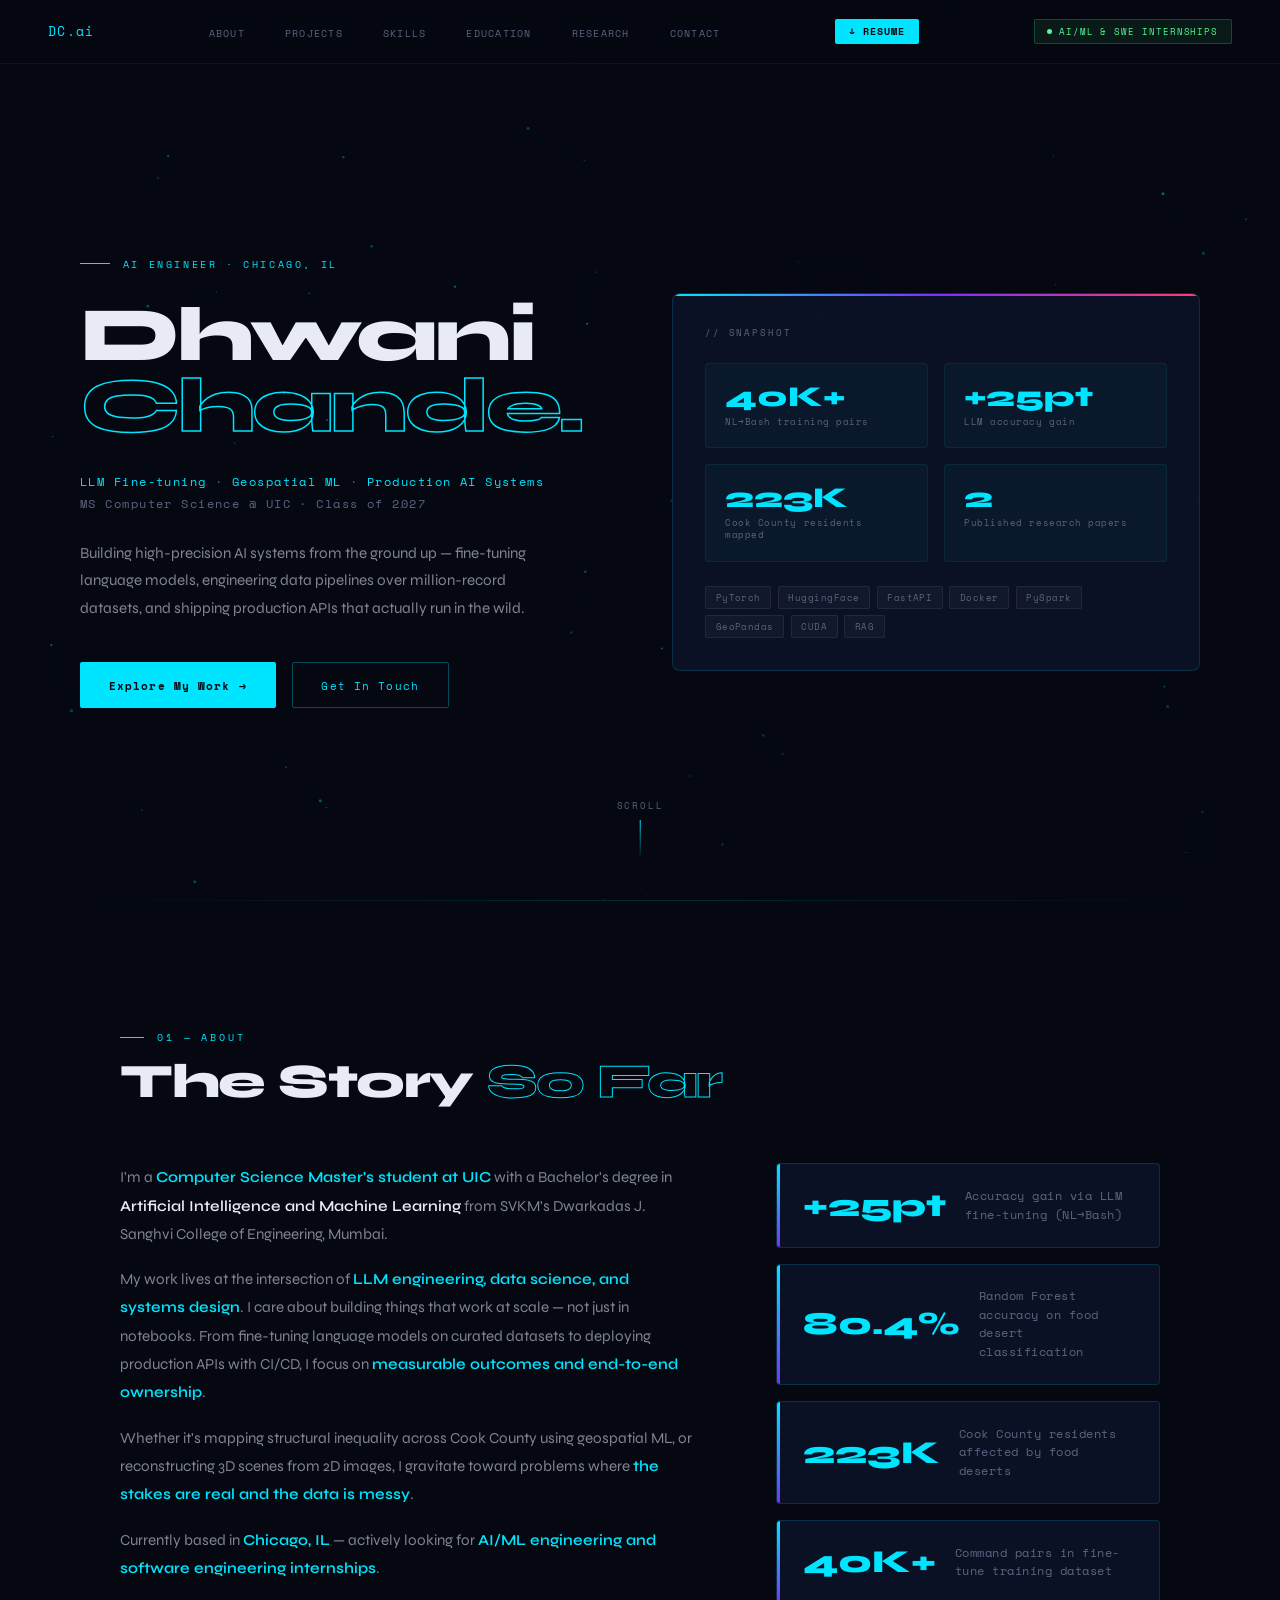
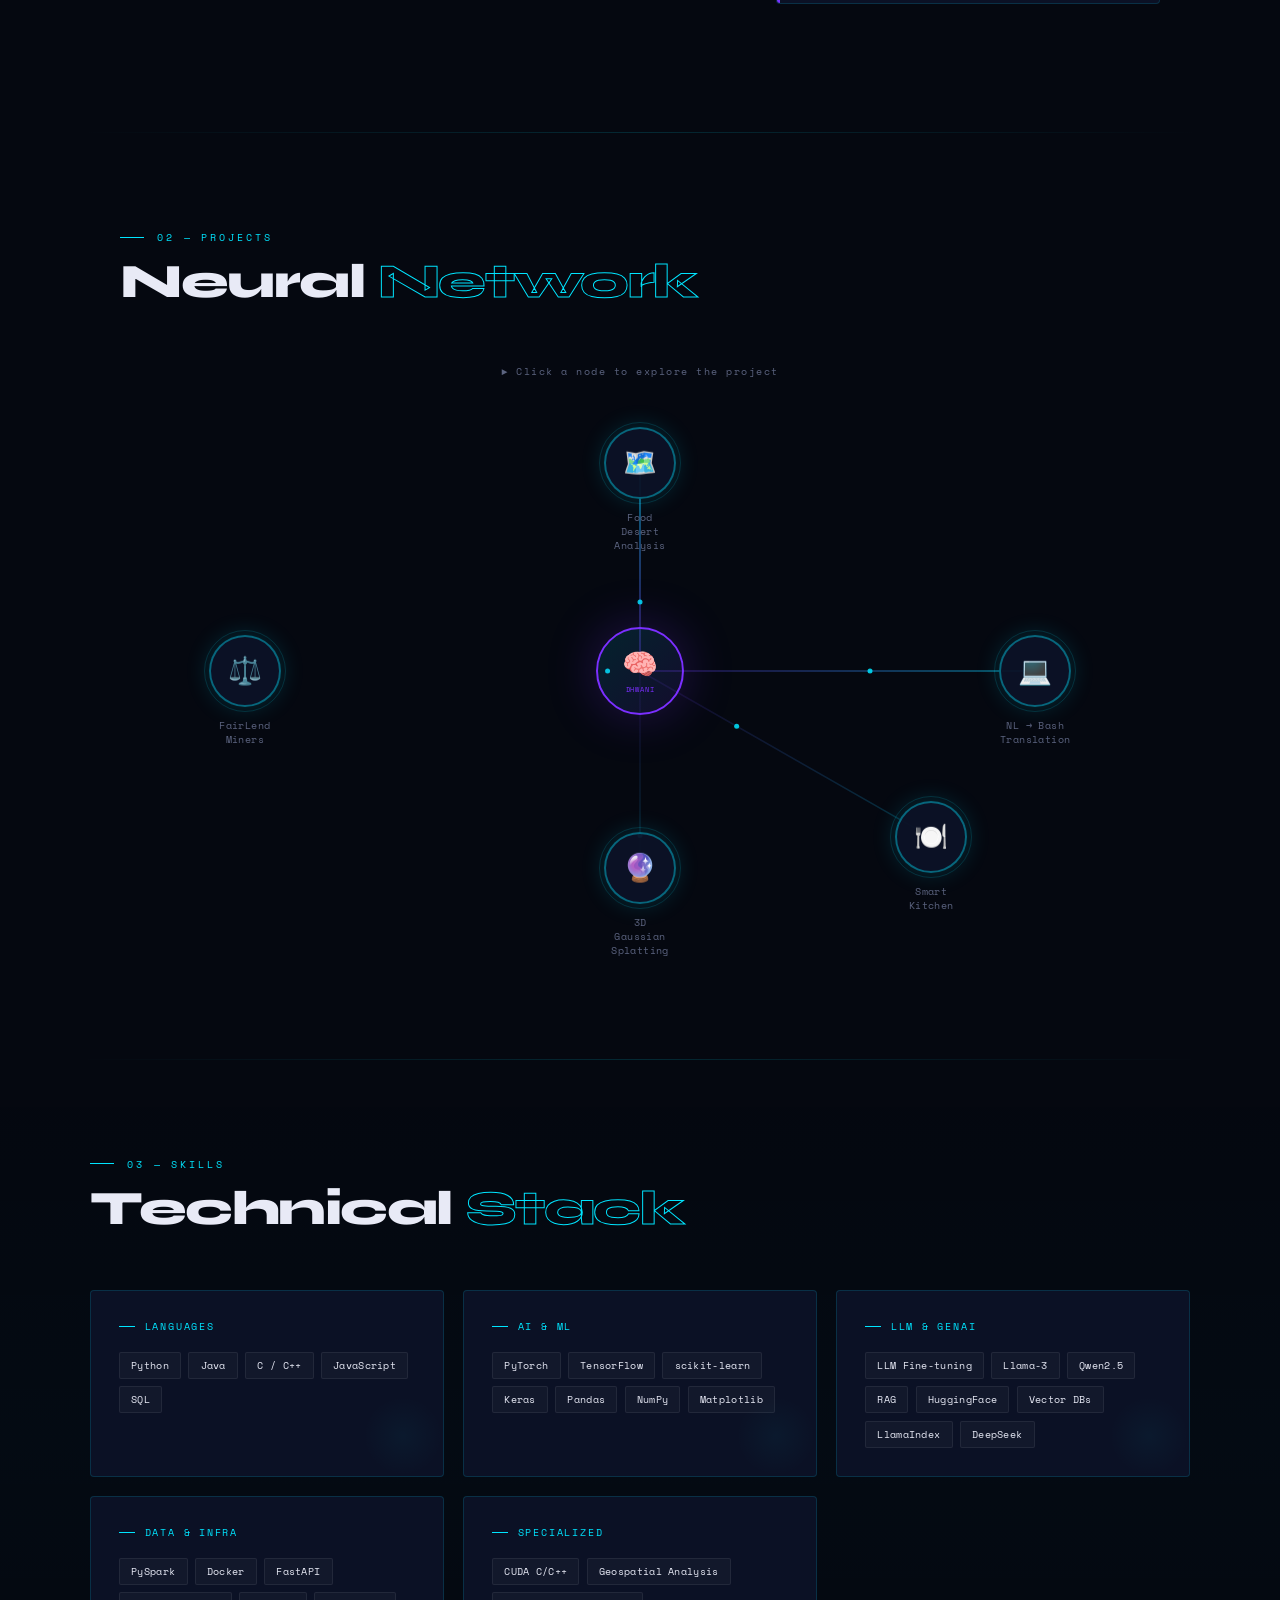
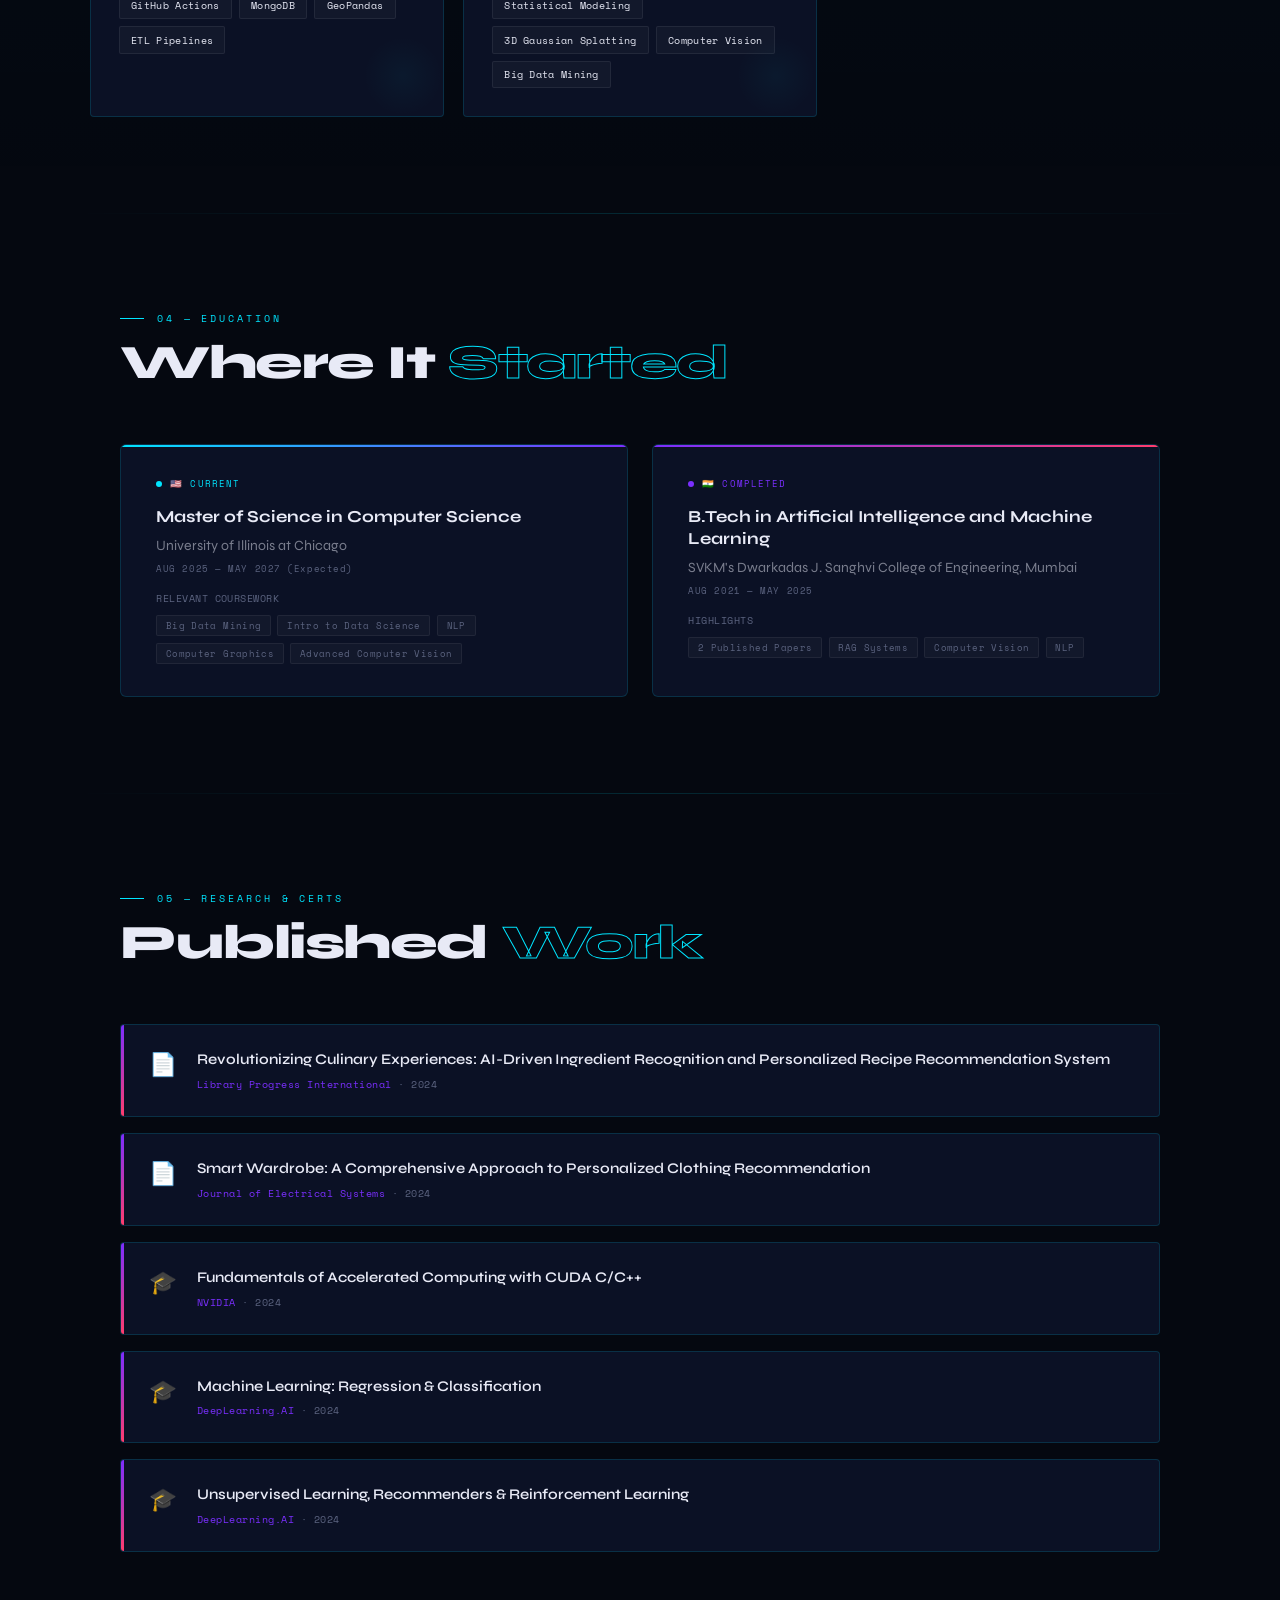
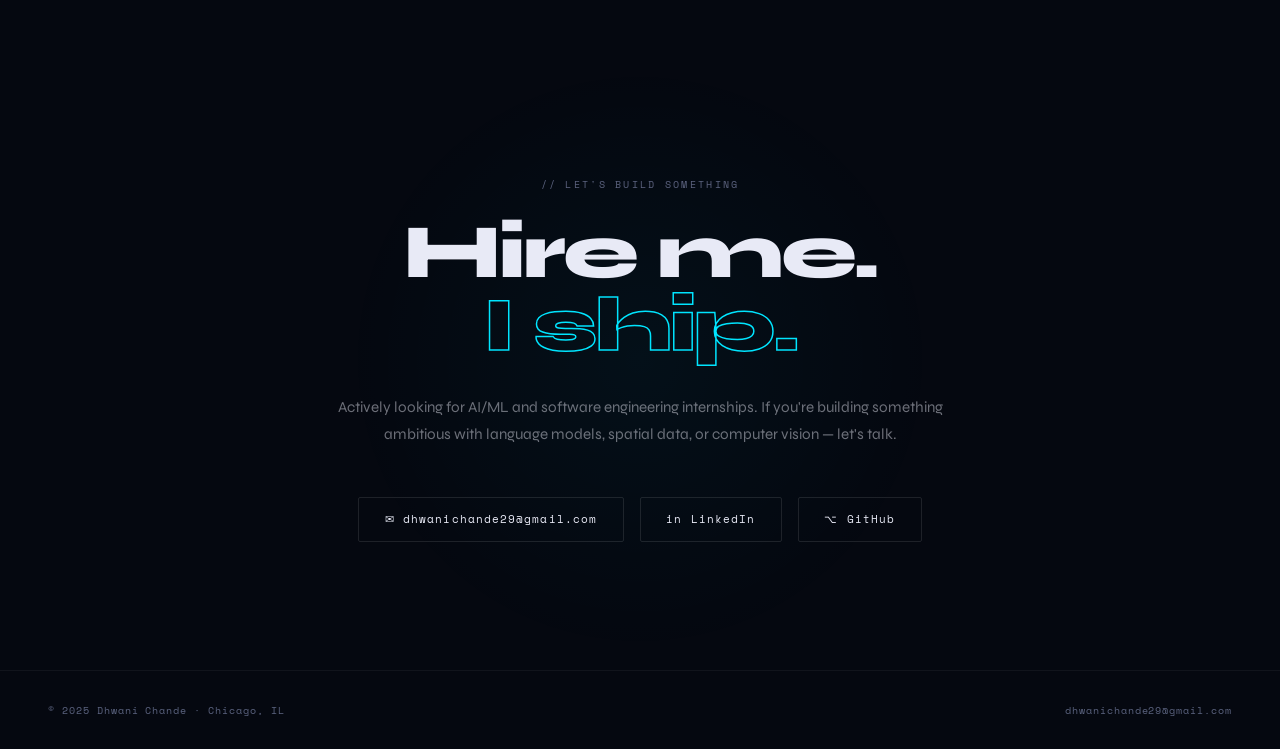
==== index.html @ 7e6d9a2f "Refactor HTML entities and add SmartKitchen project Updated various HTML elements to use proper HTML" ====
<!DOCTYPE html>
<html lang="en">

<head>
  <meta charset="UTF-8">
  <meta name="viewport" content="width=device-width, initial-scale=1.0">
  <title>Dhwani Chande — AI Engineer</title>
  <link
    href="https://fonts.googleapis.com/css2?family=Space+Mono:ital,wght@0,400;0,700;1,400&family=Syne:wght@400;600;700;800;900&display=swap"
    rel="stylesheet">
  <style>
    :root {
      --bg: #050810;
      --bg2: #080d1a;
      --accent: #00e5ff;
      --accent2: #7b2fff;
      --accent3: #ff3d6e;
      --node-glow: rgba(0, 229, 255, 0.18);
      --text: #e8eaf6;
      --muted: #5c6480;
      --card-bg: rgba(12, 18, 40, 0.95);
      --border: rgba(0, 229, 255, 0.15)
    }

    * {
      margin: 0;
      padding: 0;
      box-sizing: border-box
    }

    html {
      scroll-behavior: smooth
    }

    body {
      background: var(--bg);
      color: var(--text);
      font-family: 'Syne', sans-serif;
      overflow-x: hidden;
      cursor: crosshair
    }

    #neural-bg {
      position: fixed;
      top: 0;
      left: 0;
      width: 100%;
      height: 100%;
      z-index: 0;
      pointer-events: none
    }

    section {
      position: relative;
      z-index: 1
    }

    nav {
      position: fixed;
      top: 0;
      left: 0;
      right: 0;
      z-index: 100;
      padding: 1.2rem 3rem;
      display: flex;
      justify-content: space-between;
      align-items: center;
      background: rgba(5, 8, 16, 0.85);
      backdrop-filter: blur(16px);
      border-bottom: 1px solid rgba(0, 229, 255, 0.07)
    }

    .nav-logo {
      font-family: 'Space Mono', monospace;
      font-size: 0.8rem;
      color: var(--accent);
      letter-spacing: 0.1em
    }

    .nav-links {
      display: flex;
      gap: 2.5rem;
      list-style: none
    }

    .nav-links a {
      font-family: 'Space Mono', monospace;
      font-size: 0.65rem;
      color: var(--muted);
      text-decoration: none;
      letter-spacing: 0.12em;
      text-transform: uppercase;
      transition: color 0.2s;
      position: relative
    }

    .nav-links a::after {
      content: '';
      position: absolute;
      bottom: -4px;
      left: 0;
      width: 0;
      height: 1px;
      background: var(--accent);
      transition: width 0.2s
    }

    .nav-links a:hover {
      color: var(--accent)
    }

    .nav-links a:hover::after {
      width: 100%
    }

    .nav-resume {
      font-family: 'Space Mono', monospace;
      font-size: 0.62rem;
      color: var(--bg);
      background: var(--accent);
      padding: 0.3rem 0.9rem;
      border-radius: 2px;
      text-decoration: none;
      letter-spacing: 0.1em;
      font-weight: 700;
      transition: all 0.2s
    }

    .nav-resume:hover {
      background: #fff;
      transform: translateY(-1px)
    }

    .nav-badge {
      font-family: 'Space Mono', monospace;
      font-size: 0.58rem;
      color: #4dff8f;
      background: rgba(77, 255, 143, 0.08);
      border: 1px solid rgba(77, 255, 143, 0.2);
      padding: 0.3rem 0.8rem;
      border-radius: 2px;
      letter-spacing: 0.1em;
      display: flex;
      align-items: center;
      gap: 0.4rem
    }

    .nav-badge::before {
      content: '';
      width: 5px;
      height: 5px;
      border-radius: 50%;
      background: #4dff8f;
      animation: blink 2s infinite
    }

    @keyframes blink {

      0%,
      100% {
        opacity: 1
      }

      50% {
        opacity: 0.3
      }
    }

    @media(max-width:600px) {
      .nav-links {
        display: none
      }

      nav {
        padding: 1rem 1.5rem
      }
    }

    #hero {
      min-height: 100vh;
      display: grid;
      grid-template-columns: 1fr 1fr;
      align-items: center;
      gap: 4rem;
      padding: 8rem 5rem 4rem;
      max-width: 1300px;
      margin: 0 auto
    }

    .hero-left {
      position: relative;
      z-index: 2
    }

    .hero-eyebrow {
      font-family: 'Space Mono', monospace;
      font-size: 0.65rem;
      color: var(--accent);
      letter-spacing: 0.25em;
      text-transform: uppercase;
      margin-bottom: 1.8rem;
      opacity: 0;
      animation: fadeUp 0.8s 0.2s forwards;
      display: flex;
      align-items: center;
      gap: 0.8rem
    }

    .hero-eyebrow::before {
      content: '';
      width: 30px;
      height: 1px;
      background: var(--accent);
      flex-shrink: 0
    }

    .hero-name {
      font-family: 'Syne', sans-serif;
      font-size: clamp(3.5rem, 6vw, 6.5rem);
      font-weight: 900;
      line-height: 0.92;
      letter-spacing: -0.04em;
      opacity: 0;
      animation: fadeUp 0.8s 0.35s forwards
    }

    .hero-name .outline {
      display: block;
      color: transparent;
      -webkit-text-stroke: 1.5px var(--accent)
    }

    .hero-title {
      margin-top: 1.8rem;
      font-family: 'Space Mono', monospace;
      font-size: 0.75rem;
      color: var(--muted);
      letter-spacing: 0.12em;
      line-height: 1.9;
      opacity: 0;
      animation: fadeUp 0.8s 0.5s forwards
    }

    .hero-title b {
      color: var(--accent);
      font-weight: 400
    }

    .hero-summary {
      margin-top: 1.5rem;
      font-size: 0.95rem;
      line-height: 1.8;
      color: rgba(232, 234, 246, 0.55);
      max-width: 460px;
      opacity: 0;
      animation: fadeUp 0.8s 0.65s forwards
    }

    .hero-cta {
      margin-top: 2.5rem;
      display: flex;
      gap: 1rem;
      flex-wrap: wrap;
      opacity: 0;
      animation: fadeUp 0.8s 0.8s forwards
    }

    .btn {
      font-family: 'Space Mono', monospace;
      font-size: 0.7rem;
      letter-spacing: 0.1em;
      padding: 0.85rem 1.8rem;
      border-radius: 2px;
      cursor: pointer;
      text-decoration: none;
      transition: all 0.2s;
      display: inline-flex;
      align-items: center;
      gap: 0.5rem
    }

    .btn-primary {
      background: var(--accent);
      color: var(--bg);
      border: none;
      font-weight: 700
    }

    .btn-primary:hover {
      background: #fff;
      transform: translateY(-2px);
      box-shadow: 0 0 30px rgba(0, 229, 255, 0.4)
    }

    .btn-ghost {
      background: transparent;
      color: var(--accent);
      border: 1px solid rgba(0, 229, 255, 0.3)
    }

    .btn-ghost:hover {
      background: rgba(0, 229, 255, 0.06);
      transform: translateY(-2px);
      border-color: var(--accent)
    }

    .hero-right {
      position: relative;
      z-index: 2;
      opacity: 0;
      animation: fadeUp 0.8s 0.9s forwards
    }

    .hero-card {
      background: var(--card-bg);
      border: 1px solid var(--border);
      border-radius: 8px;
      padding: 2rem;
      position: relative;
      overflow: hidden
    }

    .hero-card::before {
      content: '';
      position: absolute;
      top: 0;
      left: 0;
      right: 0;
      height: 2px;
      background: linear-gradient(90deg, var(--accent), var(--accent2), var(--accent3))
    }

    .hc-label {
      font-family: 'Space Mono', monospace;
      font-size: 0.58rem;
      color: var(--muted);
      letter-spacing: 0.2em;
      text-transform: uppercase;
      margin-bottom: 1.5rem
    }

    .hc-stats {
      display: grid;
      grid-template-columns: 1fr 1fr;
      gap: 1rem;
      margin-bottom: 1.5rem
    }

    .hc-stat {
      padding: 1.2rem;
      background: rgba(0, 229, 255, 0.03);
      border: 1px solid rgba(0, 229, 255, 0.08);
      border-radius: 4px
    }

    .hc-stat-n {
      font-family: 'Syne', sans-serif;
      font-size: 1.8rem;
      font-weight: 800;
      color: var(--accent);
      line-height: 1;
      margin-bottom: 0.25rem
    }

    .hc-stat-l {
      font-family: 'Space Mono', monospace;
      font-size: 0.55rem;
      color: var(--muted);
      letter-spacing: 0.06em;
      line-height: 1.4
    }

    .hc-tags {
      display: flex;
      flex-wrap: wrap;
      gap: 0.4rem
    }

    .hc-tag {
      font-family: 'Space Mono', monospace;
      font-size: 0.58rem;
      color: var(--muted);
      background: rgba(255, 255, 255, 0.03);
      border: 1px solid rgba(255, 255, 255, 0.07);
      padding: 0.25rem 0.6rem;
      border-radius: 2px;
      letter-spacing: 0.05em;
      transition: all 0.2s
    }

    .hc-tag:hover {
      color: var(--accent);
      border-color: rgba(0, 229, 255, 0.3)
    }

    .scroll-hint {
      position: absolute;
      bottom: 2.5rem;
      left: 50%;
      transform: translateX(-50%);
      display: flex;
      flex-direction: column;
      align-items: center;
      gap: 0.5rem;
      opacity: 0;
      animation: fadeIn 1s 2s forwards;
      z-index: 2
    }

    .scroll-hint span {
      font-family: 'Space Mono', monospace;
      font-size: 0.55rem;
      color: var(--muted);
      letter-spacing: 0.2em
    }

    .scroll-line {
      width: 1px;
      height: 40px;
      background: linear-gradient(to bottom, var(--accent), transparent);
      animation: scrollPulse 2s infinite
    }

    @media(max-width:900px) {
      #hero {
        grid-template-columns: 1fr;
        padding: 8rem 2rem 4rem;
        gap: 3rem
      }

      .hero-right {
        display: none
      }
    }

    .section-header {
      margin-bottom: 3.5rem
    }

    .section-label {
      font-family: 'Space Mono', monospace;
      font-size: 0.65rem;
      color: var(--accent);
      letter-spacing: 0.28em;
      text-transform: uppercase;
      margin-bottom: 0.75rem;
      display: flex;
      align-items: center;
      gap: 0.8rem
    }

    .section-label::before {
      content: '';
      width: 24px;
      height: 1px;
      background: var(--accent)
    }

    .section-title {
      font-family: 'Syne', sans-serif;
      font-size: clamp(2rem, 4vw, 3rem);
      font-weight: 800;
      letter-spacing: -0.03em;
      line-height: 1.05
    }

    .section-title em {
      font-style: normal;
      color: transparent;
      -webkit-text-stroke: 1px var(--accent)
    }

    #about {
      padding: 8rem 5rem;
      max-width: 1200px;
      margin: 0 auto
    }

    .about-grid {
      display: grid;
      grid-template-columns: 3fr 2fr;
      gap: 5rem;
      align-items: start
    }

    .about-text p {
      color: rgba(232, 234, 246, 0.55);
      line-height: 1.85;
      margin-bottom: 1.1rem;
      font-size: 0.95rem
    }

    .about-text p b {
      color: var(--accent);
      font-weight: 600
    }

    .about-text p strong {
      color: var(--text);
      font-weight: 600
    }

    .about-stats {
      display: flex;
      flex-direction: column;
      gap: 1rem
    }

    .stat-card {
      background: var(--card-bg);
      border: 1px solid var(--border);
      padding: 1.4rem 1.6rem;
      border-radius: 4px;
      position: relative;
      overflow: hidden;
      transition: border-color 0.3s, transform 0.3s;
      display: flex;
      align-items: center;
      gap: 1.2rem
    }

    .stat-card::before {
      content: '';
      position: absolute;
      top: 0;
      left: 0;
      width: 3px;
      height: 100%;
      background: linear-gradient(to bottom, var(--accent), var(--accent2))
    }

    .stat-card:hover {
      border-color: rgba(0, 229, 255, 0.35);
      transform: translateX(4px)
    }

    .stat-num {
      font-family: 'Syne', sans-serif;
      font-size: 2rem;
      font-weight: 800;
      color: var(--accent);
      line-height: 1;
      flex-shrink: 0;
      min-width: 70px
    }

    .stat-label {
      font-size: 0.78rem;
      color: var(--muted);
      font-family: 'Space Mono', monospace;
      letter-spacing: 0.04em;
      line-height: 1.5
    }

    @media(max-width:768px) {
      .about-grid {
        grid-template-columns: 1fr;
        gap: 3rem
      }

      #about {
        padding: 6rem 1.5rem
      }
    }

    #projects {
      padding: 6rem 5rem;
      max-width: 1200px;
      margin: 0 auto
    }

    #network-container {
      position: relative;
      width: 100%;
      height: 520px;
      margin: 2rem 0;
      min-height: 520px
    }

    #network-canvas {
      position: absolute;
      top: 0;
      left: 0;
      width: 100%;
      height: 100%
    }

    .project-node {
      position: absolute;
      transform: translate(-50%, -50%);
      cursor: pointer;
      z-index: 10
    }

    .node-circle {
      width: 72px;
      height: 72px;
      border-radius: 50%;
      background: var(--card-bg);
      border: 2px solid rgba(0, 229, 255, 0.4);
      display: flex;
      align-items: center;
      justify-content: center;
      font-size: 1.7rem;
      transition: all 0.3s;
      box-shadow: 0 0 24px var(--node-glow);
      position: relative
    }

    .node-circle::after {
      content: '';
      position: absolute;
      inset: -7px;
      border-radius: 50%;
      border: 1px solid rgba(0, 229, 255, 0.15);
      animation: nodePulse 2.5s infinite
    }

    .project-node:hover .node-circle,
    .project-node.active .node-circle {
      border-color: var(--accent);
      background: rgba(0, 229, 255, 0.1);
      box-shadow: 0 0 50px rgba(0, 229, 255, 0.4);
      transform: scale(1.18)
    }

    .node-label {
      position: absolute;
      top: calc(100% + 12px);
      left: 50%;
      transform: translateX(-50%);
      font-size: 0.62rem;
      font-family: 'Space Mono', monospace;
      color: var(--muted);
      letter-spacing: 0.04em;
      text-align: center;
      max-width: 110px;
      line-height: 1.4;
      transition: color 0.3s
    }

    .project-node:hover .node-label,
    .project-node.active .node-label {
      color: var(--accent)
    }

    .hub-node {
      position: absolute;
      transform: translate(-50%, -50%);
      z-index: 10
    }

    .hub-circle {
      width: 88px;
      height: 88px;
      border-radius: 50%;
      background: linear-gradient(135deg, rgba(0, 229, 255, 0.12), rgba(123, 47, 255, 0.12));
      border: 2px solid var(--accent2);
      display: flex;
      align-items: center;
      justify-content: center;
      flex-direction: column;
      box-shadow: 0 0 50px rgba(123, 47, 255, 0.25);
      animation: hubPulse 3s infinite
    }

    .hub-circle span:first-child {
      font-size: 1.8rem
    }

    .hub-circle span:last-child {
      font-size: 0.42rem;
      font-family: 'Space Mono', monospace;
      color: var(--accent2);
      letter-spacing: 0.12em;
      margin-top: 2px
    }

    .hint-text {
      text-align: center;
      font-family: 'Space Mono', monospace;
      font-size: 0.62rem;
      color: var(--muted);
      letter-spacing: 0.15em;
      margin-bottom: 0.5rem;
      animation: nodePulse 3s infinite
    }

    #project-panel {
      background: var(--card-bg);
      border: 1px solid var(--border);
      border-radius: 6px;
      padding: 2.5rem;
      margin-top: 0.5rem;
      display: none;
      position: relative;
      overflow: hidden
    }

    #project-panel::before {
      content: '';
      position: absolute;
      top: 0;
      left: 0;
      width: 100%;
      height: 3px;
      background: linear-gradient(90deg, var(--accent), var(--accent2), var(--accent3))
    }

    #project-panel.visible {
      display: block;
      animation: panelIn 0.35s ease
    }

    .proj-link-btn {
      font-family: 'Space Mono', monospace;
      font-size: 0.62rem;
      color: var(--accent);
      border: 1px solid rgba(0, 229, 255, 0.25);
      padding: 0.4rem 1rem;
      border-radius: 2px;
      text-decoration: none;
      letter-spacing: 0.08em;
      transition: all 0.2s
    }

    .proj-link-btn:hover {
      background: rgba(0, 229, 255, 0.08);
      border-color: var(--accent)
    }

    .panel-header {
      display: flex;
      align-items: flex-start;
      justify-content: space-between;
      gap: 1.5rem;
      margin-bottom: 1.5rem;
      flex-wrap: wrap
    }

    .panel-emoji {
      font-size: 2.5rem;
      flex-shrink: 0
    }

    .panel-title-group {
      flex: 1
    }

    .panel-title {
      font-family: 'Syne', sans-serif;
      font-size: 1.35rem;
      font-weight: 700;
      margin-bottom: 0.5rem;
      line-height: 1.2
    }

    .panel-meta {
      font-family: 'Space Mono', monospace;
      font-size: 0.6rem;
      color: var(--muted);
      letter-spacing: 0.08em;
      margin-bottom: 0.6rem
    }

    .panel-meta span {
      color: var(--accent2)
    }

    .panel-tags {
      display: flex;
      flex-wrap: wrap;
      gap: 0.4rem
    }

    .tag {
      font-family: 'Space Mono', monospace;
      font-size: 0.58rem;
      padding: 0.22rem 0.55rem;
      border-radius: 2px;
      background: rgba(0, 229, 255, 0.06);
      border: 1px solid rgba(0, 229, 255, 0.18);
      color: var(--accent);
      letter-spacing: 0.04em
    }

    .wip-badge {
      font-family: 'Space Mono', monospace;
      font-size: 0.55rem;
      padding: 0.22rem 0.6rem;
      border-radius: 2px;
      background: rgba(255, 61, 110, 0.08);
      border: 1px solid rgba(255, 61, 110, 0.25);
      color: var(--accent3);
      letter-spacing: 0.08em
    }

    .panel-close {
      background: none;
      border: 1px solid var(--muted);
      color: var(--muted);
      width: 28px;
      height: 28px;
      border-radius: 2px;
      cursor: pointer;
      font-family: 'Space Mono', monospace;
      font-size: 0.75rem;
      transition: all 0.2s;
      flex-shrink: 0
    }

    .panel-close:hover {
      border-color: var(--accent3);
      color: var(--accent3)
    }

    .panel-description {
      color: rgba(232, 234, 246, 0.55);
      line-height: 1.75;
      font-size: 0.9rem;
      margin-bottom: 1.8rem
    }

    .panel-metrics {
      display: grid;
      grid-template-columns: repeat(auto-fit, minmax(130px, 1fr));
      gap: 0.9rem;
      margin-bottom: 1.8rem
    }

    .metric {
      background: rgba(0, 229, 255, 0.03);
      border: 1px solid rgba(0, 229, 255, 0.1);
      border-radius: 4px;
      padding: 1rem;
      text-align: center
    }

    .metric-value {
      font-family: 'Syne', sans-serif;
      font-size: 1.7rem;
      font-weight: 800;
      color: var(--accent);
      line-height: 1;
      margin-bottom: 0.3rem
    }

    .metric-label {
      font-family: 'Space Mono', monospace;
      font-size: 0.55rem;
      color: var(--muted);
      letter-spacing: 0.08em;
      text-transform: uppercase;
      line-height: 1.4
    }

    .panel-bullets {
      list-style: none
    }

    .panel-bullets li {
      padding: 0.55rem 0 0.55rem 1.3rem;
      color: rgba(232, 234, 246, 0.55);
      font-size: 0.88rem;
      line-height: 1.65;
      border-bottom: 1px solid rgba(255, 255, 255, 0.04);
      position: relative
    }

    .panel-bullets li::before {
      content: '\u25b8';
      position: absolute;
      left: 0;
      color: var(--accent);
      font-size: 0.65rem;
      top: 0.6rem
    }

    @media(max-width:768px) {
      #projects {
        padding: 6rem 1.5rem
      }

      #network-container {
        height: 400px
      }
    }

    #skills {
      padding: 6rem 5rem;
      background: linear-gradient(to bottom, transparent, rgba(0, 229, 255, 0.015), transparent)
    }

    .skills-inner {
      max-width: 1100px;
      margin: 0 auto
    }

    .skills-grid {
      display: grid;
      grid-template-columns: repeat(auto-fit, minmax(300px, 1fr));
      gap: 1.2rem
    }

    .skill-category {
      background: var(--card-bg);
      border: 1px solid var(--border);
      border-radius: 4px;
      padding: 1.75rem;
      transition: border-color 0.3s, transform 0.3s;
      position: relative;
      overflow: hidden
    }

    .skill-category::after {
      content: '';
      position: absolute;
      bottom: 0;
      right: 0;
      width: 80px;
      height: 80px;
      background: radial-gradient(circle, rgba(0, 229, 255, 0.04) 0%, transparent 70%);
      pointer-events: none
    }

    .skill-category:hover {
      border-color: rgba(0, 229, 255, 0.3);
      transform: translateY(-3px)
    }

    .skill-cat-label {
      font-family: 'Space Mono', monospace;
      font-size: 0.62rem;
      color: var(--accent);
      letter-spacing: 0.18em;
      text-transform: uppercase;
      margin-bottom: 1.1rem;
      display: flex;
      align-items: center;
      gap: 0.6rem
    }

    .skill-cat-label::before {
      content: '';
      width: 16px;
      height: 1px;
      background: var(--accent)
    }

    .skill-pills {
      display: flex;
      flex-wrap: wrap;
      gap: 0.45rem
    }

    .skill-pill {
      font-family: 'Space Mono', monospace;
      font-size: 0.63rem;
      padding: 0.32rem 0.7rem;
      border-radius: 2px;
      background: rgba(255, 255, 255, 0.03);
      border: 1px solid rgba(255, 255, 255, 0.07);
      color: var(--text);
      letter-spacing: 0.03em;
      transition: all 0.2s
    }

    .skill-pill:hover {
      background: rgba(0, 229, 255, 0.07);
      border-color: rgba(0, 229, 255, 0.25);
      color: var(--accent)
    }

    @media(max-width:768px) {
      #skills {
        padding: 6rem 1.5rem
      }
    }

    #education {
      padding: 6rem 5rem;
      max-width: 1200px;
      margin: 0 auto
    }

    .edu-grid {
      display: grid;
      grid-template-columns: 1fr 1fr;
      gap: 1.5rem
    }

    .edu-card {
      background: var(--card-bg);
      border: 1px solid var(--border);
      border-radius: 6px;
      padding: 2rem 2.2rem;
      position: relative;
      overflow: hidden;
      transition: border-color 0.3s, transform 0.3s
    }

    .edu-card::before {
      content: '';
      position: absolute;
      top: 0;
      left: 0;
      right: 0;
      height: 2px
    }

    .edu-card.current::before {
      background: linear-gradient(90deg, var(--accent), var(--accent2))
    }

    .edu-card.prev::before {
      background: linear-gradient(90deg, var(--accent2), var(--accent3))
    }

    .edu-card:hover {
      border-color: rgba(0, 229, 255, 0.3);
      transform: translateY(-3px)
    }

    .edu-flag {
      font-family: 'Space Mono', monospace;
      font-size: 0.58rem;
      letter-spacing: 0.12em;
      text-transform: uppercase;
      margin-bottom: 1rem;
      display: flex;
      align-items: center;
      gap: 0.5rem
    }

    .edu-card.current .edu-flag {
      color: var(--accent)
    }

    .edu-card.prev .edu-flag {
      color: var(--accent2)
    }

    .edu-flag-dot {
      width: 6px;
      height: 6px;
      border-radius: 50%
    }

    .edu-card.current .edu-flag-dot {
      background: var(--accent)
    }

    .edu-card.prev .edu-flag-dot {
      background: var(--accent2)
    }

    .edu-deg {
      font-family: 'Syne', sans-serif;
      font-size: 1.05rem;
      font-weight: 700;
      line-height: 1.3;
      margin-bottom: 0.5rem
    }

    .edu-school {
      font-size: 0.88rem;
      color: rgba(232, 234, 246, 0.5);
      margin-bottom: 0.4rem;
      line-height: 1.4
    }

    .edu-period {
      font-family: 'Space Mono', monospace;
      font-size: 0.58rem;
      color: var(--muted);
      letter-spacing: 0.06em;
      margin-bottom: 1rem
    }

    .edu-focus {
      font-family: 'Space Mono', monospace;
      font-size: 0.6rem;
      color: var(--muted);
      letter-spacing: 0.05em;
      margin-bottom: 0.6rem;
      text-transform: uppercase
    }

    .edu-courses {
      display: flex;
      flex-wrap: wrap;
      gap: 0.4rem
    }

    .edu-course {
      font-family: 'Space Mono', monospace;
      font-size: 0.55rem;
      color: var(--muted);
      background: rgba(255, 255, 255, 0.03);
      border: 1px solid rgba(255, 255, 255, 0.06);
      padding: 0.2rem 0.55rem;
      border-radius: 2px;
      letter-spacing: 0.04em;
      transition: all 0.2s
    }

    .edu-course:hover {
      color: var(--accent);
      border-color: rgba(0, 229, 255, 0.2)
    }

    @media(max-width:768px) {
      .edu-grid {
        grid-template-columns: 1fr
      }

      #education {
        padding: 6rem 1.5rem
      }
    }

    #publications {
      padding: 6rem 5rem;
      max-width: 1200px;
      margin: 0 auto
    }

    .pub-list {
      display: flex;
      flex-direction: column;
      gap: 1rem
    }

    .pub-card {
      background: var(--card-bg);
      border: 1px solid var(--border);
      border-radius: 4px;
      padding: 1.5rem 1.75rem;
      display: flex;
      gap: 1.25rem;
      align-items: flex-start;
      transition: border-color 0.3s, transform 0.3s;
      position: relative;
      overflow: hidden
    }

    .pub-card::before {
      content: '';
      position: absolute;
      left: 0;
      top: 0;
      width: 3px;
      height: 100%;
      background: linear-gradient(to bottom, var(--accent2), var(--accent3))
    }

    .pub-card:hover {
      border-color: rgba(123, 47, 255, 0.35);
      transform: translateX(4px)
    }

    .pub-icon {
      font-size: 1.4rem;
      flex-shrink: 0;
      margin-top: 2px
    }

    .pub-title {
      font-size: 0.92rem;
      font-weight: 600;
      line-height: 1.45;
      margin-bottom: 0.4rem
    }

    .pub-meta {
      font-family: 'Space Mono', monospace;
      font-size: 0.62rem;
      color: var(--muted);
      letter-spacing: 0.05em
    }

    .pub-meta span {
      color: var(--accent2)
    }

    @media(max-width:768px) {
      #publications {
        padding: 6rem 1.5rem
      }
    }

    #contact {
      padding: 8rem 5rem;
      text-align: center;
      position: relative;
      overflow: hidden
    }

    #contact::before {
      content: '';
      position: absolute;
      top: 50%;
      left: 50%;
      transform: translate(-50%, -50%);
      width: 600px;
      height: 600px;
      background: radial-gradient(circle, rgba(0, 229, 255, 0.04) 0%, transparent 70%);
      pointer-events: none
    }

    .contact-inner {
      max-width: 620px;
      margin: 0 auto;
      position: relative
    }

    .contact-kicker {
      font-family: 'Space Mono', monospace;
      font-size: 0.65rem;
      color: var(--muted);
      letter-spacing: 0.22em;
      text-transform: uppercase;
      margin-bottom: 1.5rem
    }

    .contact-headline {
      font-family: 'Syne', sans-serif;
      font-size: clamp(3rem, 6vw, 5.5rem);
      font-weight: 900;
      letter-spacing: -0.04em;
      line-height: 0.95;
      margin-bottom: 2rem
    }

    .contact-headline span {
      color: transparent;
      -webkit-text-stroke: 1.5px var(--accent)
    }

    .contact-sub {
      font-size: 0.95rem;
      color: rgba(232, 234, 246, 0.45);
      line-height: 1.8;
      margin-bottom: 3rem
    }

    .contact-links {
      display: flex;
      justify-content: center;
      gap: 1rem;
      flex-wrap: wrap
    }

    .contact-link {
      display: flex;
      align-items: center;
      gap: 0.5rem;
      font-family: 'Space Mono', monospace;
      font-size: 0.68rem;
      letter-spacing: 0.1em;
      color: var(--text);
      text-decoration: none;
      padding: 0.85rem 1.6rem;
      border: 1px solid rgba(255, 255, 255, 0.1);
      border-radius: 2px;
      transition: all 0.25s
    }

    .contact-link:hover {
      border-color: var(--accent);
      color: var(--accent);
      background: rgba(0, 229, 255, 0.05);
      transform: translateY(-2px)
    }

    @media(max-width:768px) {
      #contact {
        padding: 6rem 1.5rem
      }
    }

    footer {
      border-top: 1px solid rgba(255, 255, 255, 0.05);
      padding: 2rem 3rem;
      display: flex;
      justify-content: space-between;
      align-items: center;
      font-family: 'Space Mono', monospace;
      font-size: 0.6rem;
      color: var(--muted);
      letter-spacing: 0.1em;
      position: relative;
      z-index: 1
    }

    footer a {
      color: inherit;
      text-decoration: none;
      transition: color 0.2s
    }

    footer a:hover {
      color: var(--accent)
    }

    @keyframes fadeUp {
      from {
        opacity: 0;
        transform: translateY(22px)
      }

      to {
        opacity: 1;
        transform: translateY(0)
      }
    }

    @keyframes fadeIn {
      from {
        opacity: 0
      }

      to {
        opacity: 1
      }
    }

    @keyframes nodePulse {
      0% {
        opacity: 0.6;
        transform: scale(1)
      }

      50% {
        opacity: 0.15;
        transform: scale(1.45)
      }

      100% {
        opacity: 0.6;
        transform: scale(1)
      }
    }

    @keyframes hubPulse {

      0%,
      100% {
        box-shadow: 0 0 50px rgba(123, 47, 255, 0.25)
      }

      50% {
        box-shadow: 0 0 80px rgba(123, 47, 255, 0.45)
      }
    }

    @keyframes scrollPulse {

      0%,
      100% {
        opacity: 0.6
      }

      50% {
        opacity: 0.1
      }
    }

    @keyframes panelIn {
      from {
        opacity: 0;
        transform: translateY(14px)
      }

      to {
        opacity: 1;
        transform: translateY(0)
      }
    }

    @keyframes dividerGlow {

      0%,
      100% {
        opacity: 0.5
      }

      50% {
        opacity: 1
      }
    }

    .divider {
      height: 1px;
      background: linear-gradient(90deg, transparent, rgba(0, 229, 255, 0.15), transparent);
      margin: 0 5rem;
      animation: dividerGlow 4s infinite
    }
  </style>
</head>

<body>
  <canvas id="neural-bg"></canvas>
  <nav>
    <div class="nav-logo">DC.ai</div>
    <ul class="nav-links">
      <li><a href="#about">About</a></li>
      <li><a href="#projects">Projects</a></li>
      <li><a href="#skills">Skills</a></li>
      <li><a href="#education">Education</a></li>
      <li><a href="#publications">Research</a></li>
      <li><a href="#contact">Contact</a></li>
    </ul>
    <a href="Resume_Dhwani_Chande.pdf" download class="nav-resume">&#8595; RESUME</a>
    <div class="nav-badge">AI/ML &amp; SWE INTERNSHIPS</div>
  </nav>

  <section id="hero" style="position:relative">
    <div class="hero-left">
      <div class="hero-eyebrow">AI Engineer &middot; Chicago, IL</div>
      <h1 class="hero-name">Dhwani<br><span class="outline">Chande.</span></h1>
      <p class="hero-title"><b>LLM Fine-tuning</b> &middot; <b>Geospatial ML</b> &middot; <b>Production AI Systems</b><br>MS Computer
        Science @ UIC &middot; Class of 2027</p>
      <p class="hero-summary">Building high-precision AI systems from the ground up &mdash; fine-tuning language models,
        engineering data pipelines over million-record datasets, and shipping production APIs that actually run in the
        wild.</p>
      <div class="hero-cta">
        <a href="#projects" class="btn btn-primary">Explore My Work &#8594;</a>
        <a href="https://mail.google.com/mail/?view=cm&to=dhwanichande29@gmail.com" target="_blank"
          class="btn btn-ghost">Get In Touch</a>
      </div>
    </div>
    <div class="hero-right">
      <div class="hero-card">
        <div class="hc-label">// SNAPSHOT</div>
        <div class="hc-stats">
          <div class="hc-stat">
            <div class="hc-stat-n">40K+</div>
            <div class="hc-stat-l">NL&#8594;Bash training pairs</div>
          </div>
          <div class="hc-stat">
            <div class="hc-stat-n">+25pt</div>
            <div class="hc-stat-l">LLM accuracy gain</div>
          </div>
          <div class="hc-stat">
            <div class="hc-stat-n">223K</div>
            <div class="hc-stat-l">Cook County residents mapped</div>
          </div>
          <div class="hc-stat">
            <div class="hc-stat-n">2</div>
            <div class="hc-stat-l">Published research papers</div>
          </div>
        </div>
        <div class="hc-tags">
          <span class="hc-tag">PyTorch</span><span class="hc-tag">HuggingFace</span><span
            class="hc-tag">FastAPI</span><span class="hc-tag">Docker</span><span class="hc-tag">PySpark</span><span
            class="hc-tag">GeoPandas</span><span class="hc-tag">CUDA</span><span class="hc-tag">RAG</span>
        </div>
      </div>
    </div>
    <div class="scroll-hint"><span>SCROLL</span>
      <div class="scroll-line"></div>
    </div>
  </section>

  <div class="divider"></div>

  <section id="about">
    <div class="section-header">
      <div class="section-label">01 &mdash; About</div>
      <h2 class="section-title">The Story <em>So Far</em></h2>
    </div>
    <div class="about-grid">
      <div class="about-text">
        <p>I'm a <b>Computer Science Master's student at UIC</b> with a Bachelor's degree in <strong>Artificial
            Intelligence and Machine Learning</strong> from SVKM's Dwarkadas J. Sanghvi College of Engineering, Mumbai.
        </p>
        <p>My work lives at the intersection of <b>LLM engineering, data science, and systems design</b>. I care about
          building things that work at scale &mdash; not just in notebooks. From fine-tuning language models on curated
          datasets to deploying production APIs with CI/CD, I focus on <b>measurable outcomes and end-to-end
            ownership</b>.</p>
        <p>Whether it's mapping structural inequality across Cook County using geospatial ML, or reconstructing 3D
          scenes from 2D images, I gravitate toward problems where <b>the stakes are real and the data is messy</b>.</p>
        <p>Currently based in <b>Chicago, IL</b> &mdash; actively looking for <b>AI/ML engineering and software engineering
            internships</b>.</p>
      </div>
      <div class="about-stats">
        <div class="stat-card">
          <div class="stat-num">+25pt</div>
          <div class="stat-label">Accuracy gain via LLM fine-tuning (NL&#8594;Bash)</div>
        </div>
        <div class="stat-card">
          <div class="stat-num">80.4%</div>
          <div class="stat-label">Random Forest accuracy on food desert classification</div>
        </div>
        <div class="stat-card">
          <div class="stat-num">223K</div>
          <div class="stat-label">Cook County residents affected by food deserts</div>
        </div>
        <div class="stat-card">
          <div class="stat-num">40K+</div>
          <div class="stat-label">Command pairs in fine-tune training dataset</div>
        </div>
      </div>
    </div>
  </section>

  <div class="divider"></div>

  <section id="projects">
    <div class="section-header">
      <div class="section-label">02 &mdash; Projects</div>
      <h2 class="section-title">Neural <em>Network</em></h2>
    </div>
    <p class="hint-text">&#9658; Click a node to explore the project</p>
    <div id="network-container">
      <canvas id="network-canvas"></canvas>
      <div class="hub-node" id="hub" style="left:50%;top:50%">
        <div class="hub-circle"><span>&#129504;</span><span>DHWANI</span></div>
      </div>
      <div class="project-node" id="node-0" style="left:50%;top:10%">
        <div class="node-circle">&#128506;&#65039;</div>
        <div class="node-label">Food Desert<br>Analysis</div>
      </div>
      <div class="project-node" id="node-1" style="left:88%;top:50%">
        <div class="node-circle">&#128187;</div>
        <div class="node-label">NL &#8594; Bash<br>Translation</div>
      </div>
      <div class="project-node" id="node-2" style="left:50%;top:88%">
        <div class="node-circle">&#128302;</div>
        <div class="node-label">3D Gaussian<br>Splatting</div>
      </div>
      <div class="project-node" id="node-3" style="left:12%;top:50%">
        <div class="node-circle">&#9878;&#65039;</div>
        <div class="node-label">FairLend<br>Miners</div>
      </div>
      <!-- SmartKitchen node — ADDED, nothing else changed -->
      <div class="project-node" id="node-4" style="left:78%;top:82%">
        <div class="node-circle">&#127869;&#65039;</div>
        <div class="node-label">Smart<br>Kitchen</div>
      </div>
    </div>
    <div id="project-panel"></div>
  </section>

  <div class="divider"></div>

  <section id="skills">
    <div class="skills-inner">
      <div class="section-header">
        <div class="section-label">03 &mdash; Skills</div>
        <h2 class="section-title">Technical <em>Stack</em></h2>
      </div>
      <div class="skills-grid">
        <div class="skill-category">
          <div class="skill-cat-label">Languages</div>
          <div class="skill-pills"><span class="skill-pill">Python</span><span class="skill-pill">Java</span><span
              class="skill-pill">C / C++</span><span class="skill-pill">JavaScript</span><span
              class="skill-pill">SQL</span></div>
        </div>
        <div class="skill-category">
          <div class="skill-cat-label">AI &amp; ML</div>
          <div class="skill-pills"><span class="skill-pill">PyTorch</span><span
              class="skill-pill">TensorFlow</span><span class="skill-pill">scikit-learn</span><span
              class="skill-pill">Keras</span><span class="skill-pill">Pandas</span><span
              class="skill-pill">NumPy</span><span class="skill-pill">Matplotlib</span></div>
        </div>
        <div class="skill-category">
          <div class="skill-cat-label">LLM &amp; GenAI</div>
          <div class="skill-pills"><span class="skill-pill">LLM Fine-tuning</span><span
              class="skill-pill">Llama-3</span><span class="skill-pill">Qwen2.5</span><span
              class="skill-pill">RAG</span><span class="skill-pill">HuggingFace</span><span class="skill-pill">Vector
              DBs</span><span class="skill-pill">LlamaIndex</span><span class="skill-pill">DeepSeek</span></div>
        </div>
        <div class="skill-category">
          <div class="skill-cat-label">Data &amp; Infra</div>
          <div class="skill-pills"><span class="skill-pill">PySpark</span><span class="skill-pill">Docker</span><span
              class="skill-pill">FastAPI</span><span class="skill-pill">GitHub Actions</span><span
              class="skill-pill">MongoDB</span><span class="skill-pill">GeoPandas</span><span class="skill-pill">ETL
              Pipelines</span></div>
        </div>
        <div class="skill-category">
          <div class="skill-cat-label">Specialized</div>
          <div class="skill-pills"><span class="skill-pill">CUDA C/C++</span><span class="skill-pill">Geospatial
              Analysis</span><span class="skill-pill">Statistical Modeling</span><span class="skill-pill">3D Gaussian
              Splatting</span><span class="skill-pill">Computer Vision</span><span class="skill-pill">Big Data
              Mining</span></div>
        </div>
      </div>
    </div>
  </section>

  <div class="divider"></div>

  <section id="education">
    <div class="section-header">
      <div class="section-label">04 &mdash; Education</div>
      <h2 class="section-title">Where It <em>Started</em></h2>
    </div>
    <div class="edu-grid">
      <div class="edu-card current">
        <div class="edu-flag"><span class="edu-flag-dot"></span>&#127482;&#127480; CURRENT</div>
        <div class="edu-deg">Master of Science in Computer Science</div>
        <div class="edu-school">University of Illinois at Chicago</div>
        <div class="edu-period">AUG 2025 &mdash; MAY 2027 (Expected)</div>
        <div class="edu-focus">Relevant Coursework</div>
        <div class="edu-courses"><span class="edu-course">Big Data Mining</span><span class="edu-course">Intro to Data
            Science</span><span class="edu-course">NLP</span><span class="edu-course">Computer Graphics</span><span
            class="edu-course">Advanced Computer Vision</span></div>
      </div>
      <div class="edu-card prev">
        <div class="edu-flag"><span class="edu-flag-dot"></span>&#127470;&#127475; COMPLETED</div>
        <div class="edu-deg">B.Tech in Artificial Intelligence and Machine Learning</div>
        <div class="edu-school">SVKM's Dwarkadas J. Sanghvi College of Engineering, Mumbai</div>
        <div class="edu-period">AUG 2021 &mdash; MAY 2025</div>
        <div class="edu-focus">Highlights</div>
        <div class="edu-courses"><span class="edu-course">2 Published Papers</span><span class="edu-course">RAG
            Systems</span><span class="edu-course">Computer Vision</span><span class="edu-course">NLP</span></div>
      </div>
    </div>
  </section>

  <div class="divider"></div>

  <section id="publications">
    <div class="section-header">
      <div class="section-label">05 &mdash; Research &amp; Certs</div>
      <h2 class="section-title">Published <em>Work</em></h2>
    </div>
    <div class="pub-list">
      <div class="pub-card">
        <div class="pub-icon">&#128196;</div>
        <div>
          <div class="pub-title">Revolutionizing Culinary Experiences: AI-Driven Ingredient Recognition and Personalized
            Recipe Recommendation System</div>
          <div class="pub-meta"><span>Library Progress International</span> &middot; 2024</div>
        </div>
      </div>
      <div class="pub-card">
        <div class="pub-icon">&#128196;</div>
        <div>
          <div class="pub-title">Smart Wardrobe: A Comprehensive Approach to Personalized Clothing Recommendation</div>
          <div class="pub-meta"><span>Journal of Electrical Systems</span> &middot; 2024</div>
        </div>
      </div>
      <div class="pub-card">
        <div class="pub-icon">&#127891;</div>
        <div>
          <div class="pub-title">Fundamentals of Accelerated Computing with CUDA C/C++</div>
          <div class="pub-meta"><span>NVIDIA</span> &middot; 2024</div>
        </div>
      </div>
      <div class="pub-card">
        <div class="pub-icon">&#127891;</div>
        <div>
          <div class="pub-title">Machine Learning: Regression &amp; Classification</div>
          <div class="pub-meta"><span>DeepLearning.AI</span> &middot; 2024</div>
        </div>
      </div>
      <div class="pub-card">
        <div class="pub-icon">&#127891;</div>
        <div>
          <div class="pub-title">Unsupervised Learning, Recommenders &amp; Reinforcement Learning</div>
          <div class="pub-meta"><span>DeepLearning.AI</span> &middot; 2024</div>
        </div>
      </div>
    </div>
  </section>

  <section id="contact">
    <div class="contact-inner">
      <div class="contact-kicker">// let's build something</div>
      <div class="contact-headline">Hire me.<br><span>I ship.</span></div>
      <p class="contact-sub">Actively looking for AI/ML and software engineering internships. If you're building
        something ambitious with language models, spatial data, or computer vision &mdash; let's talk.</p>
      <div class="contact-links">
        <a href="https://mail.google.com/mail/?view=cm&to=dhwanichande29@gmail.com" target="_blank"
          class="contact-link">&#9993; dhwanichande29@gmail.com</a>
        <a href="https://www.linkedin.com/in/dhwani-chande29/" target="_blank" class="contact-link">in LinkedIn</a>
        <a href="https://github.com/Dhwani-Chande" target="_blank" class="contact-link">&#8997; GitHub</a>
      </div>
    </div>
  </section>

  <footer>
    <span>&copy; 2025 Dhwani Chande &middot; Chicago, IL</span>
    <span><a href="https://mail.google.com/mail/?view=cm&to=dhwanichande29@gmail.com"
        target="_blank">dhwanichande29@gmail.com</a></span>
  </footer>

  <script>
    const bgCanvas = document.getElementById('neural-bg');
    const bgCtx = bgCanvas.getContext('2d');
    let bgW, bgH, bgParticles = [];
    function resizeBg() { bgW = bgCanvas.width = window.innerWidth; bgH = bgCanvas.height = window.innerHeight; }
    resizeBg();
    window.addEventListener('resize', resizeBg);
    for (let i = 0; i < 70; i++) {
      bgParticles.push({ x: Math.random() * window.innerWidth, y: Math.random() * window.innerHeight, vx: (Math.random() - 0.5) * 0.25, vy: (Math.random() - 0.5) * 0.25, size: Math.random() * 1.2 + 0.4, opacity: Math.random() * 0.35 + 0.08 });
    }
    function animateBg() {
      bgCtx.clearRect(0, 0, bgW, bgH);
      bgParticles.forEach(function (p) {
        p.x += p.vx; p.y += p.vy;
        if (p.x < 0) p.x = bgW; if (p.x > bgW) p.x = 0; if (p.y < 0) p.y = bgH; if (p.y > bgH) p.y = 0;
        bgCtx.beginPath(); bgCtx.arc(p.x, p.y, p.size, 0, Math.PI * 2);
        bgCtx.fillStyle = 'rgba(0,229,255,' + p.opacity + ')'; bgCtx.fill();
      });
      bgParticles.forEach(function (a, i) {
        bgParticles.slice(i + 1).forEach(function (b) {
          var dx = a.x - b.x, dy = a.y - b.y, dist = Math.sqrt(dx * dx + dy * dy);
          if (dist < 110) { bgCtx.beginPath(); bgCtx.moveTo(a.x, a.y); bgCtx.lineTo(b.x, b.y); bgCtx.strokeStyle = 'rgba(0,229,255,' + (0.04 * (1 - dist / 110)) + ')'; bgCtx.lineWidth = 0.5; bgCtx.stroke(); }
        });
      });
      requestAnimationFrame(animateBg);
    }
    animateBg();

    var projects = [
      {
        id: 0, title: "Geospatial Analysis of Urban Food Deserts", emoji: "\uD83D\uDDFA\uFE0F", wip: false, course: "",
        tags: ["Python", "GeoPandas", "scikit-learn", "Random Forest", "ETL", "Matplotlib", "USDA", "US Census"],
        description: "A data-driven investigation into food access inequity across Cook County, Illinois. By fusing datasets from the USDA and US Census Bureau, this project mapped structural barriers affecting over 223,000 residents \u2014 and built an ML classifier that flipped a common narrative: income, not geography, is the dominant barrier.",
        metrics: [{ value: "80.4%", label: "RF Classifier Accuracy" }, { value: "223K", label: "Residents Affected" }, { value: "50", label: "Food Desert Tracts" }, { value: "197%", label: "SNAP Enrollment Rise" }],
        github: "https://github.com/Dhwani-Chande/Geospatial-Analysis-of-Urban-Food-Deserts",
        live: "https://dhwani-chande.github.io/Geospatial-Analysis-of-Urban-Food-Deserts/",
        bullets: ["Synthesized USDA Food Atlas + US Census Bureau datasets to map 50 food desert tracts across Cook County", "Engineered a Random Forest classifier achieving 80.4% accuracy, statistically validating income level as the primary barrier over geographic distance", "Built an automated ETL pipeline revealing a 197% increase in SNAP enrollment (2019-2025) in low-income communities", "Leveraged GeoPandas + Matplotlib to translate multi-million record datasets into actionable geospatial insights"]
      },
      {
        id: 1, title: "LLM-Supported NL to Bash Translation", emoji: "\uD83D\uDCBB", wip: false, course: "",
        tags: ["Llama-3.2-1B", "Qwen2.5-Coder", "Fine-tuning", "FastAPI", "Docker", "HuggingFace", "BLEU", "pytest"],
        description: "Fine-tuned small language models on a curated 40K-pair dataset to translate natural language into executable Bash commands. Built a complete fine-tuning pipeline, a custom 8-metric evaluation framework, and deployed the model as a live FastAPI service on HuggingFace Spaces with GitHub Actions CI.",
        metrics: [{ value: "+25pt", label: "Accuracy Gain" }, { value: "40K+", label: "Command Pairs" }, { value: "5x", label: "Semantic vs Exact Match" }, { value: "100%", label: "Pytest Pass Rate" }],
        github: "https://github.com/Dhwani-Chande/Natural-Language-to-Bash-Translation-using-LLMs",
        live: "https://huggingface.co/spaces/dhwanichande29/nl-to-bash",
        bullets:["Fine-tuned Llama-3.2-1B and Qwen2.5-Coder-0.5B on 40,639 command pairs, achieving a 25-point accuracy gain over baseline; model published on Hugging Face and live in production.","Built and deployed a REST API on Hugging Face Spaces using FastAPI and Docker, supporting single and batch translation (up to 10 commands), with per-query confidence scores and latency tracking at 1.5s/query.","Designed an evaluation framework across 8 metrics (BLEU, TF-IDF, Cosine Similarity), showing semantic methods outperform exact-match by 5x - a finding with direct implications for code generation benchmarking.","Set up GitHub Actions CI to run a 20-test pytest suite on every push, keeping the production API at 100% test pass rate across all deployments."]
      },
      {
        id: 2, title: "3D Gaussian Splatting: Real-Time Rendering & Scene Editing", emoji: "\uD83D\uDD2C", wip: true,
        course: "CS 515 - Advanced Computer Vision - UIC",
        tags: ["3DGS", "Mip-Splatting", "Gaussian Grouping", "SAM", "Novel View Synthesis", "Python", "COLMAP"],
        description: "A comparative study of three state-of-the-art 3D scene reconstruction methods - from the foundational 3DGS paper to alias-free Mip-Splatting to semantic scene editing with Gaussian Grouping. Ran full pipelines on benchmark datasets and self-captured images to analyze trade-offs between speed, quality, and semantic understanding.",
        metrics: [{ value: "100+", label: "FPS Real-time Render" }, { value: "3", label: "Methods Compared" }, { value: "3DGS", label: "SIGGRAPH 2023" }, { value: "SAM", label: "3D Segmentation" }],
        github: null, live: null,
        bullets: ["Studied and reproduced 3DGS (Kerbl et al., SIGGRAPH 2023), Mip-Splatting (Yu et al., 2023), and Gaussian Grouping (Ye et al., ECCV 2024)", "Ran full reconstruction and rendering pipelines on Tanks & Temples and Mip-NeRF360 benchmark datasets using pre-trained models", "Captured self-collected images and videos on campus; ran end-to-end novel view synthesis pipelines on this data", "Analyzed trade-offs: 3DGS for speed, Mip-Splatting for anti-aliasing, Gaussian Grouping for open-world semantic segmentation and scene editing", "Gaussian Grouping lifts SAM's 2D segmentation into 3D via learnable Identity Encodings - enabling object removal, inpainting, and recomposition without retraining"]
      },
      {
        id: 3, title: "FairLend Miners: Discriminatory Lending Pattern Discovery", emoji: "\u2696\uFE0F", wip: true,
        course: "CS 483 - Big Data Mining - UIC",
        tags: ["PySpark", "FP-Growth", "k-means", "HMDA", "Association Rules", "Fairness ML", "MapReduce"],
        description: "Mining discriminatory lending patterns from 10M+ federal mortgage applications using association rule mining and clustering. The project investigates whether a fairness-aware preprocessing step reduces racial and gender bias discovered in mined rules, with direct policy implications for fair lending enforcement.",
        metrics: [{ value: "10M+", label: "Loan Applications" }, { value: "0.8", label: "DIR Legal Threshold" }, { value: "FP-Growth", label: "Pattern Mining" }, { value: "HMDA", label: "2023 Dataset" }],
        github: null, live: null,
        bullets: ["Mining frequent itemsets and association rules from the HMDA 2023 National Loan-Level Dataset (~10M rows, 48 fields) using PySpark MLlib FP-Growth", "Investigating rules of the form {race=Black, income=low} implies {denied} with extended lift computed across protected vs. unprotected groups", "Implementing fairness-aware binning to reduce discriminatory signal while maintaining negligible Price of Fairness", "Running k-means clustering on financial features to isolate discrimination from legitimate risk factors via within-cluster disparate-impact ratios", "Responsible for association rule mining, discrimination metrics, and comparative analysis under standard vs. fair binning regimes"]
      },
      // SmartKitchen \u2014 ADDED below, nothing else changed
      {
        id: 4, title: "SmartKitchen \u2014 AI-Driven Food Recognition & Recipe Recommendation", emoji: "\uD83C\uDF7D\uFE0F", wip: false, course: "",
        tags: ["Python", "TensorFlow", "Keras", "MobileNet", "Transfer Learning", "Streamlit"],
        description: "An end-to-end ML application for automatic fruit and vegetable classification from images, powered by a MobileNet CNN trained with transfer learning. Recognized ingredients are mapped to an Indian food dataset to generate personalized recipe recommendations \u2014 deployed live as a Streamlit web app.",
        metrics: [{ value: "MobileNet", label: "Backbone Architecture" }, { value: "Transfer", label: "Learning Strategy" }, { value: "Live", label: "Streamlit Deployment" }, { value: "2024", label: "Published" }],
        github: "https://github.com/Dhwani-Chande/SmartKitchen",
        live: "https://smartkitchen.streamlit.app",
        bullets: [
          "Built image-based fruit & vegetable classifier using MobileNet transfer learning; trained model saved as a portable .h5 file for fast real-time inference.",
          "Integrated an Indian food dataset (CSV) to map recognized ingredients to personalized recipe suggestions, forming a complete smart kitchen assistant pipeline.",
          "Deployed as a live Streamlit web app \u2014 users upload a food image and instantly receive classification results and matching recipes.",
          "This project directly underpins the published paper: Revolutionizing Culinary Experiences: AI-Driven Ingredient Recognition and Personalized Recipe Recommendation System (Library Progress International, 2024)."
        ]
      }
    ];

    var netContainer = document.getElementById('network-container');
    var netCanvas = document.getElementById('network-canvas');
    var netCtx = netCanvas.getContext('2d');
    // SmartKitchen position added at the end of nodePercents
    var nodePercents = [{ left: 50, top: 10 }, { left: 88, top: 50 }, { left: 50, top: 88 }, { left: 12, top: 50 }, { left: 78, top: 82 }];

    function getPixelPos(pct) {
      return { x: netCanvas.width * pct.left / 100, y: netCanvas.height * pct.top / 100 };
    }

    var animT = 0;
    function drawNetwork() {
      var rect = netContainer.getBoundingClientRect();
      if (rect.width > 0) { netCanvas.width = rect.width; netCanvas.height = rect.height; }
      var W = netCanvas.width || 900, H = netCanvas.height || 520;
      var cx = W / 2, cy = H / 2;
      netCtx.clearRect(0, 0, W, H);
      nodePercents.forEach(function (pct, i) {
        var pos = getPixelPos(pct);
        var pulse = 0.5 + 0.5 * Math.sin(animT * 0.018 + i * 1.1);
        var grad = netCtx.createLinearGradient(cx, cy, pos.x, pos.y);
        grad.addColorStop(0, 'rgba(123,47,255,' + (0.35 * pulse) + ')');
        grad.addColorStop(1, 'rgba(0,229,255,' + (0.65 * pulse) + ')');
        netCtx.beginPath(); netCtx.moveTo(cx, cy); netCtx.lineTo(pos.x, pos.y);
        netCtx.strokeStyle = grad; netCtx.lineWidth = 1.5; netCtx.stroke();
        var t = ((animT * 0.004 + i * 0.25) % 1);
        netCtx.beginPath();
        netCtx.arc(cx + (pos.x - cx) * t, cy + (pos.y - cy) * t, 2.5, 0, Math.PI * 2);
        netCtx.fillStyle = 'rgba(0,229,255,0.85)'; netCtx.fill();
      });
      animT++;
      requestAnimationFrame(drawNetwork);
    }
    drawNetwork();

    var panel = document.getElementById('project-panel');
    var activeNode = null;

    function openPanel(idx) {
      var p = projects[idx];
      var html = '<div class="panel-header">' +
        '<div class="panel-emoji">' + p.emoji + '</div>' +
        '<div class="panel-title-group">' +
        '<div class="panel-title">' + p.title + '</div>' +
        (p.course ? '<div class="panel-meta"><span>' + p.course + '</span></div>' : '') +
        '<div class="panel-tags">' +
        (p.wip ? '<span class="wip-badge">IN PROGRESS</span>' : '') +
        p.tags.map(function (t) { return '<span class="tag">' + t + '</span>'; }).join('') +
        '</div>' +
        '</div>' +
        '<button class="panel-close" onclick="closePanel()">X</button>' +
        '</div>';
      if (p.github || p.live) {
        html += '<div style="display:flex;gap:0.6rem;margin-bottom:1.5rem;">';
        if (p.github) html += '<a href="' + p.github + '" target="_blank" class="proj-link-btn">GitHub</a>';
        if (p.live) html += '<a href="' + p.live + '" target="_blank" class="proj-link-btn">Live Demo</a>';
        html += '</div>';
      }
      html += '<p class="panel-description">' + p.description + '</p>';
      html += '<div class="panel-metrics">' +
        p.metrics.map(function (m) { return '<div class="metric"><div class="metric-value">' + m.value + '</div><div class="metric-label">' + m.label + '</div></div>'; }).join('') +
        '</div>';
      html += '<ul class="panel-bullets">' +
        p.bullets.map(function (b) { return '<li>' + b + '</li>'; }).join('') +
        '</ul>';
      panel.innerHTML = html;
      panel.classList.add('visible');
      setTimeout(function () { panel.scrollIntoView({ behavior: 'smooth', block: 'nearest' }); }, 50);
    }

    function closePanel() {
      panel.classList.remove('visible');
      if (activeNode !== null) {
        document.getElementById('node-' + activeNode).classList.remove('active');
        activeNode = null;
      }
    }

    projects.forEach(function (p, i) {
      document.getElementById('node-' + i).addEventListener('click', function () {
        if (activeNode === i) { closePanel(); return; }
        if (activeNode !== null) document.getElementById('node-' + activeNode).classList.remove('active');
        activeNode = i;
        document.getElementById('node-' + i).classList.add('active');
        openPanel(i);
      });
    });

    window.addEventListener('resize', function () {
      netCanvas.width = netContainer.offsetWidth || 900;
      netCanvas.height = 520;
    });
  </script>
</body>

</html>
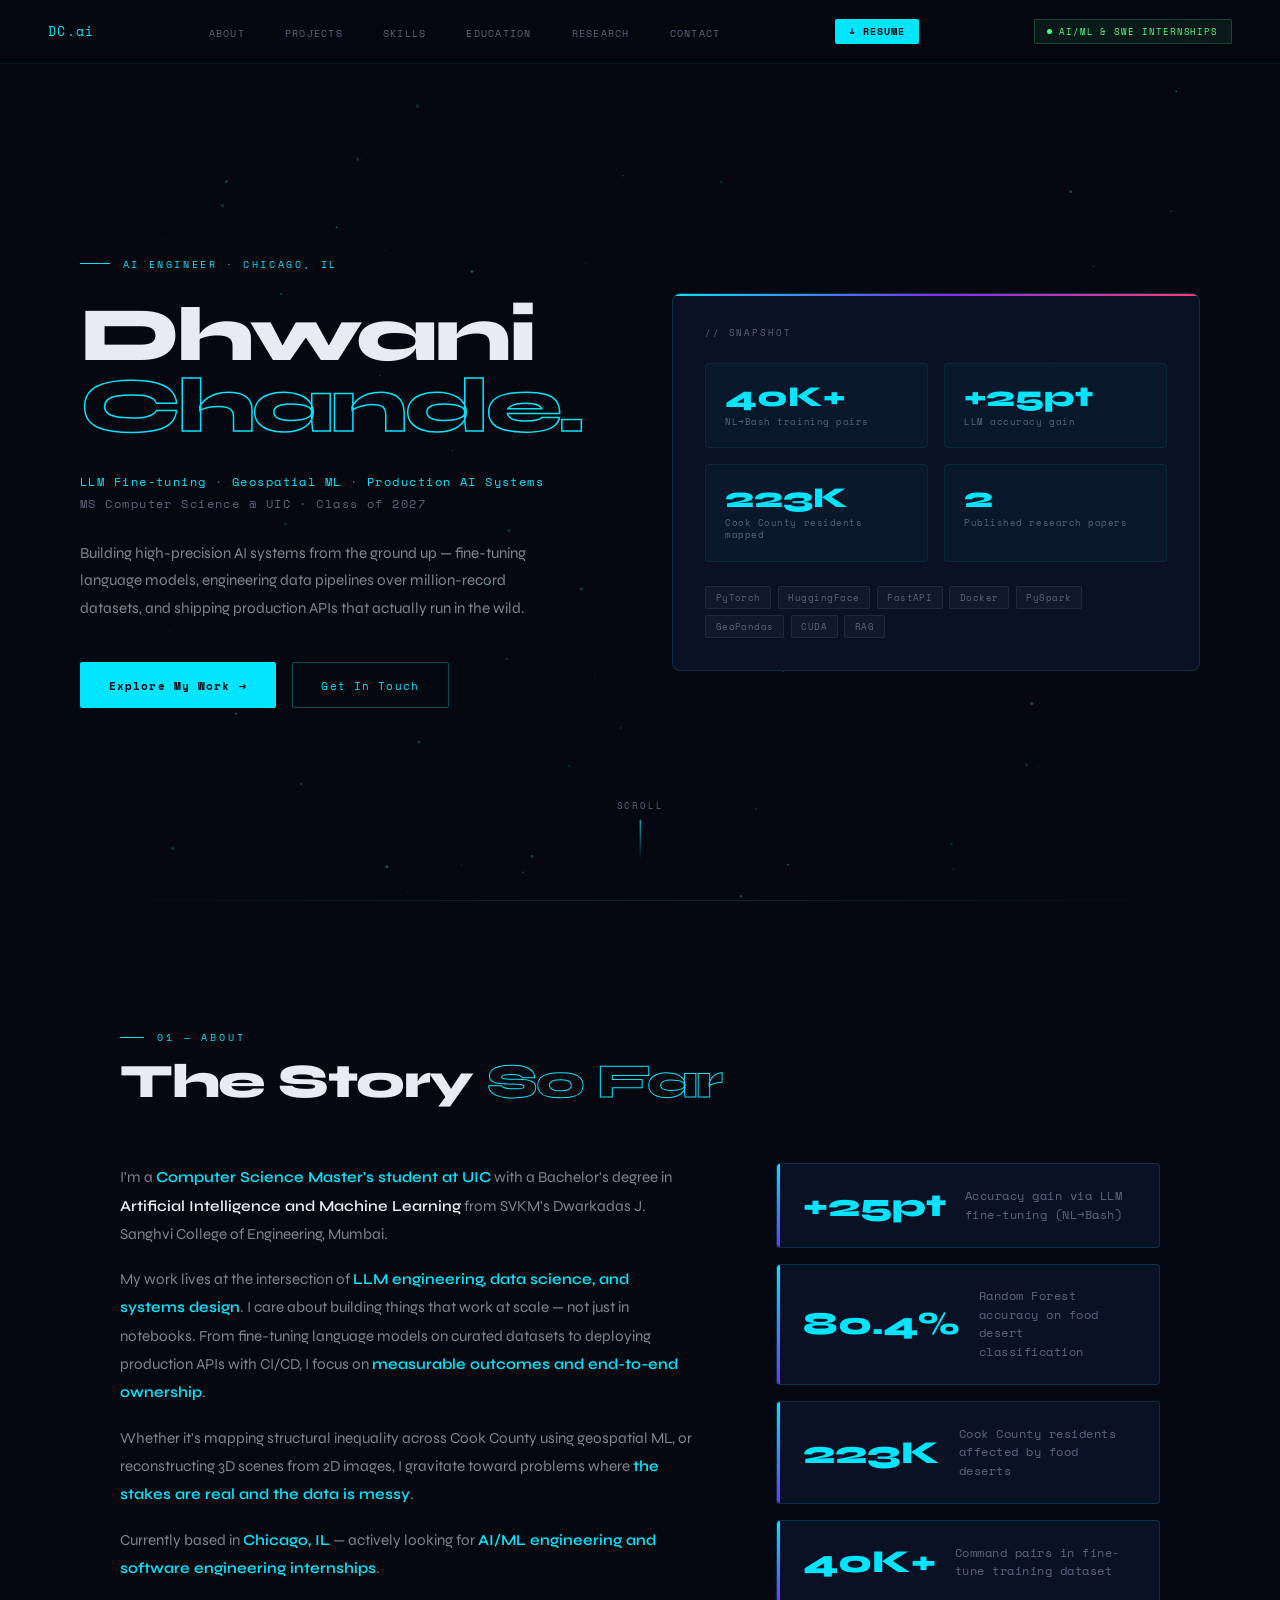
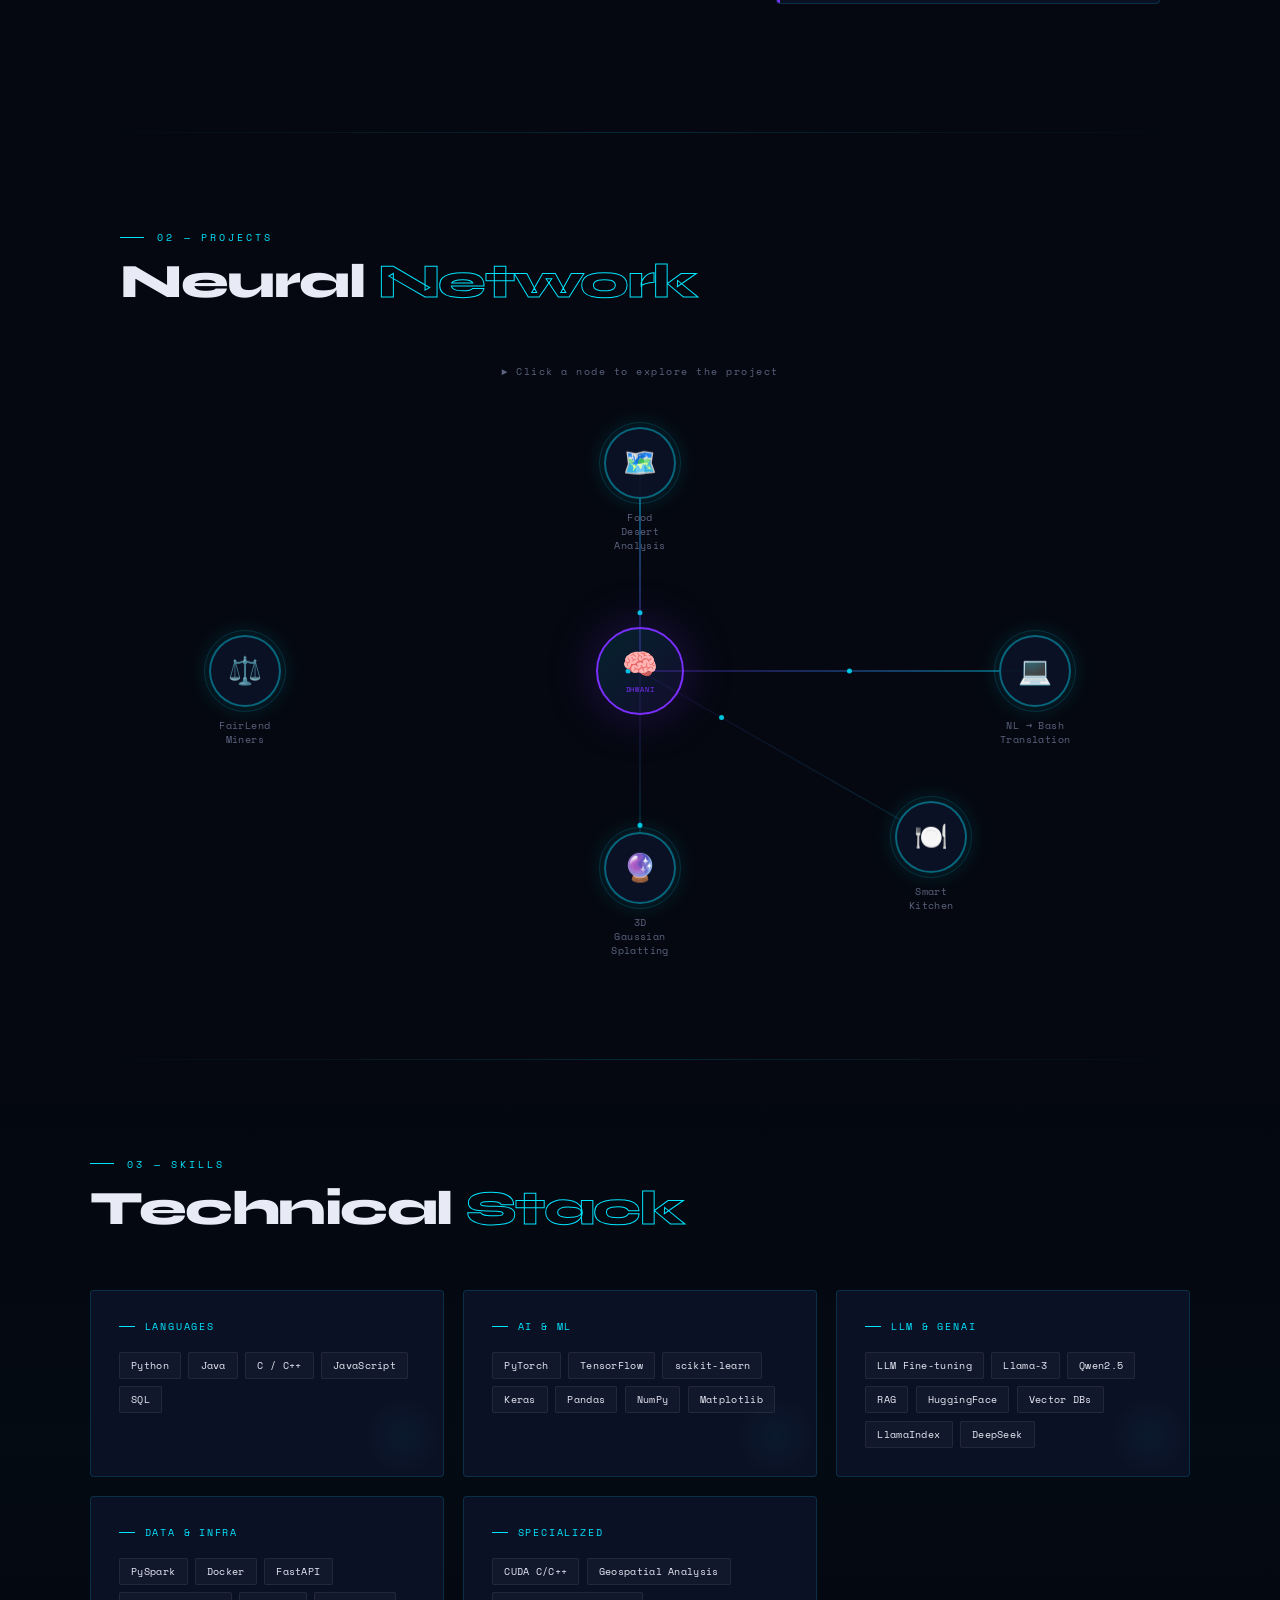
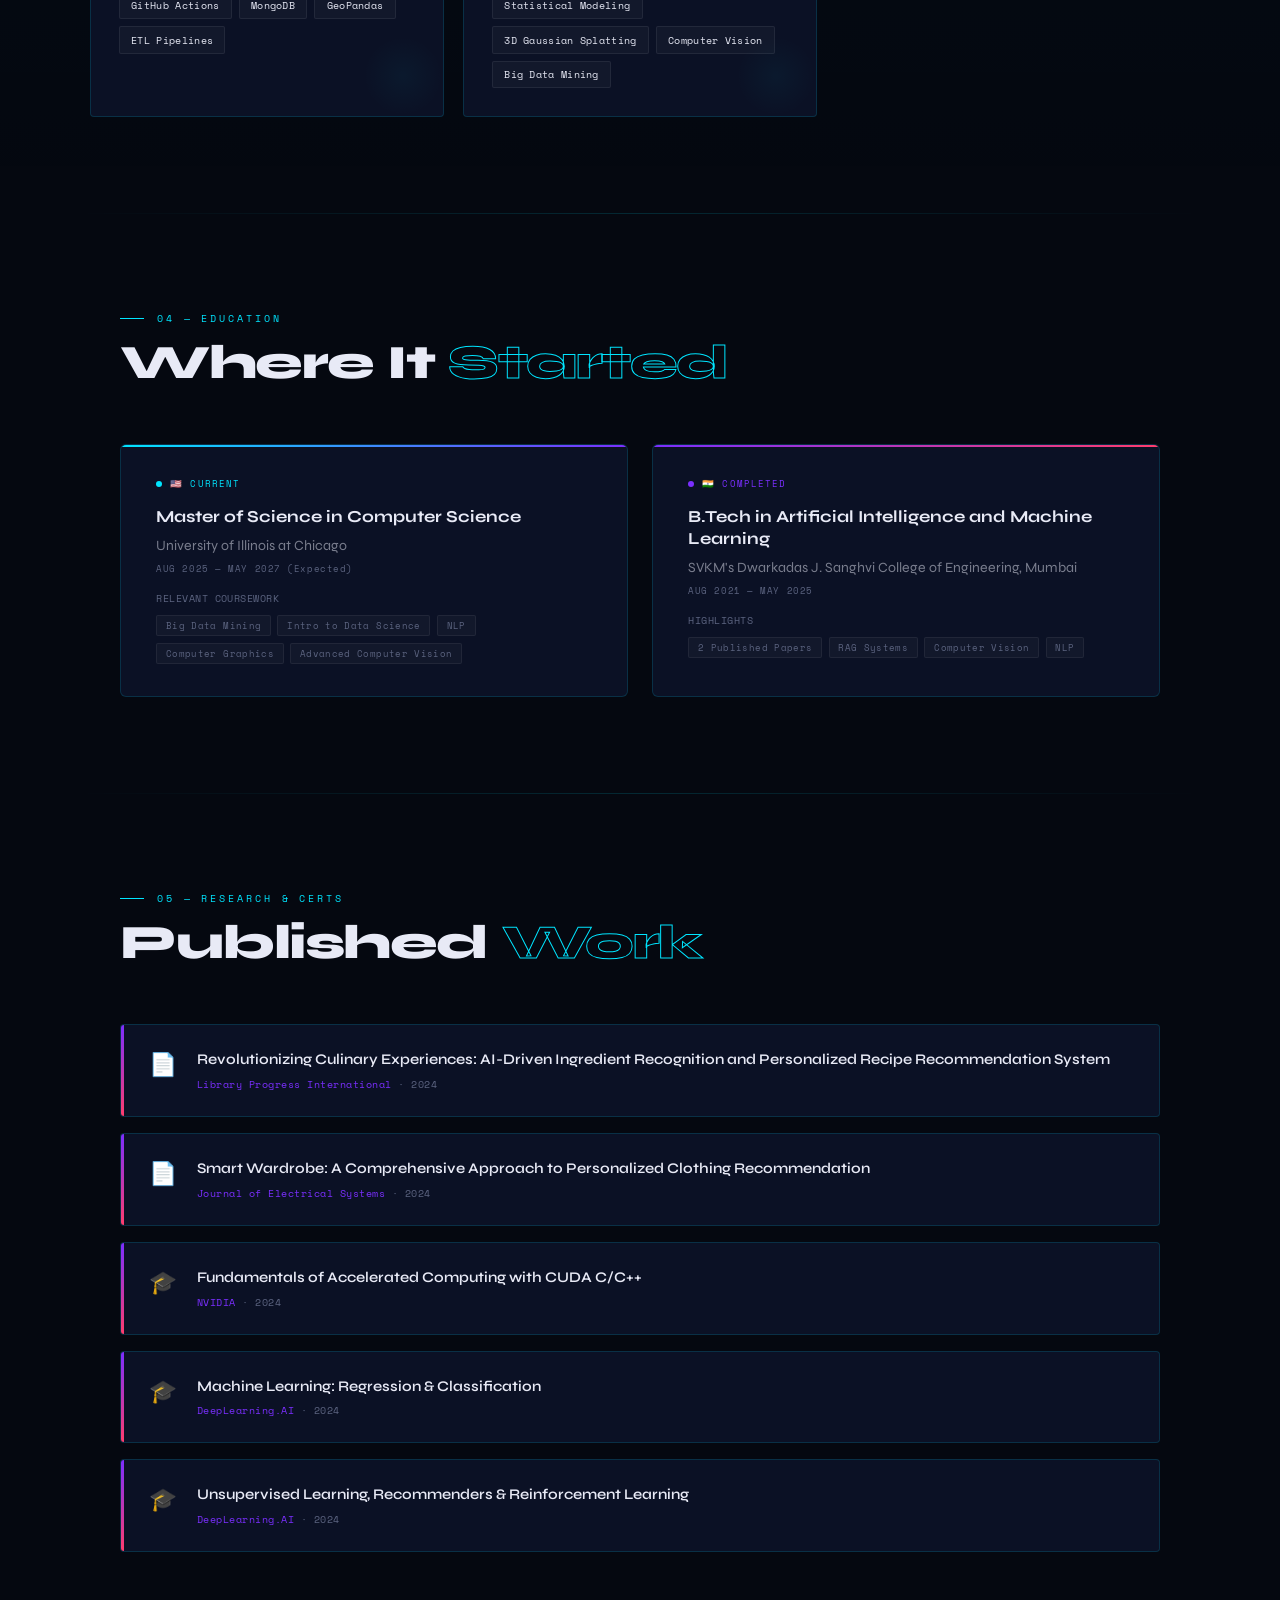
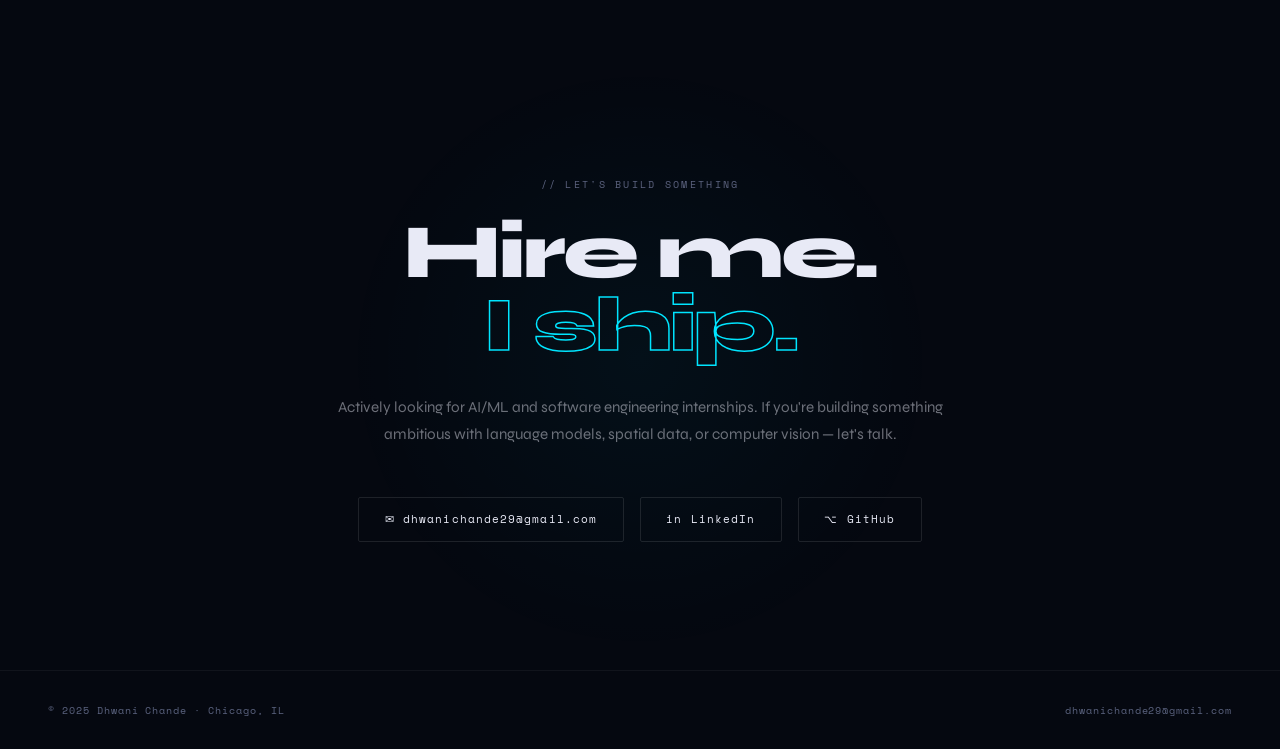
==== commit e3db1982: "Update resume link in index.html" ====
--- a/index.html
+++ b/index.html
@@ -1411,7 +1411,7 @@
       <li><a href="#publications">Research</a></li>
       <li><a href="#contact">Contact</a></li>
     </ul>
-    <a href="Resume_Dhwani_Chande.pdf" download class="nav-resume">&#8595; RESUME</a>
+    <a href="Dhwani_Auvnish_Chande_Resume.pdf" download class="nav-resume">&#8595; RESUME</a>
     <div class="nav-badge">AI/ML &amp; SWE INTERNSHIPS</div>
   </nav>
 
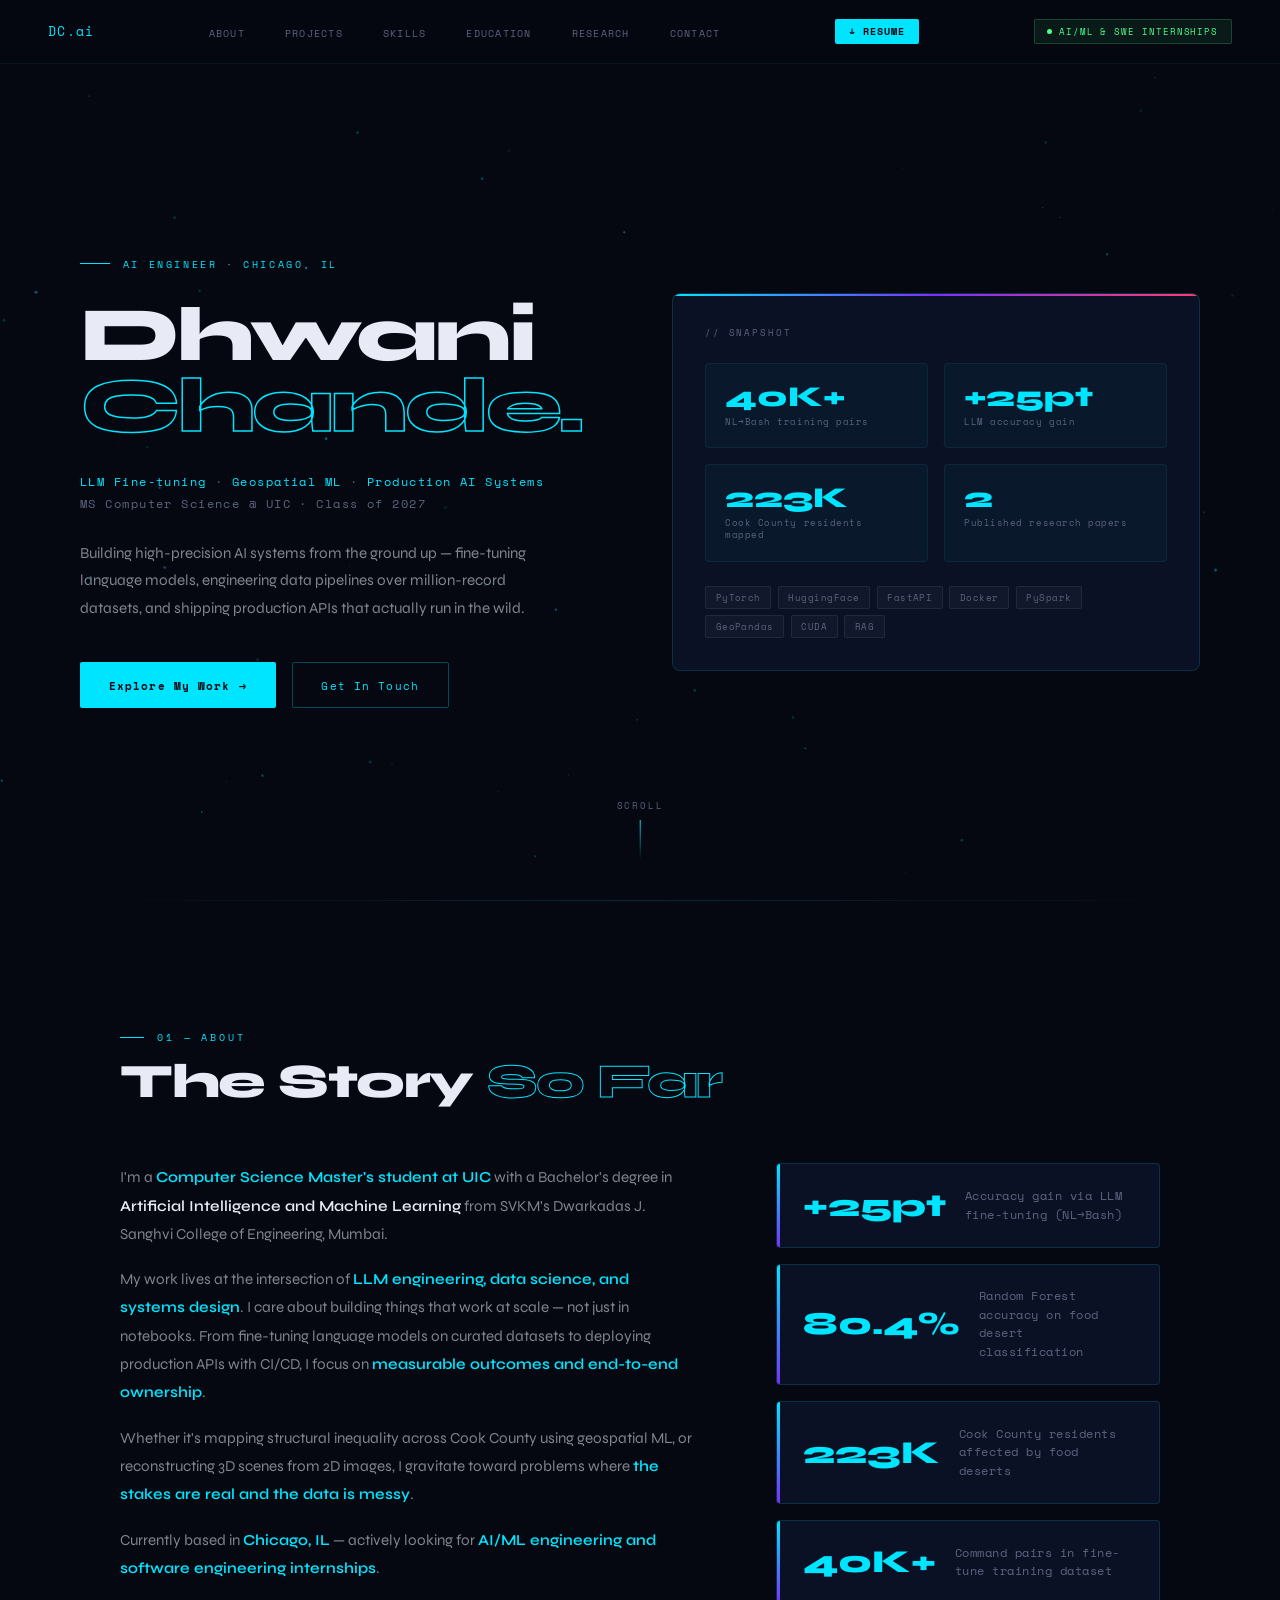
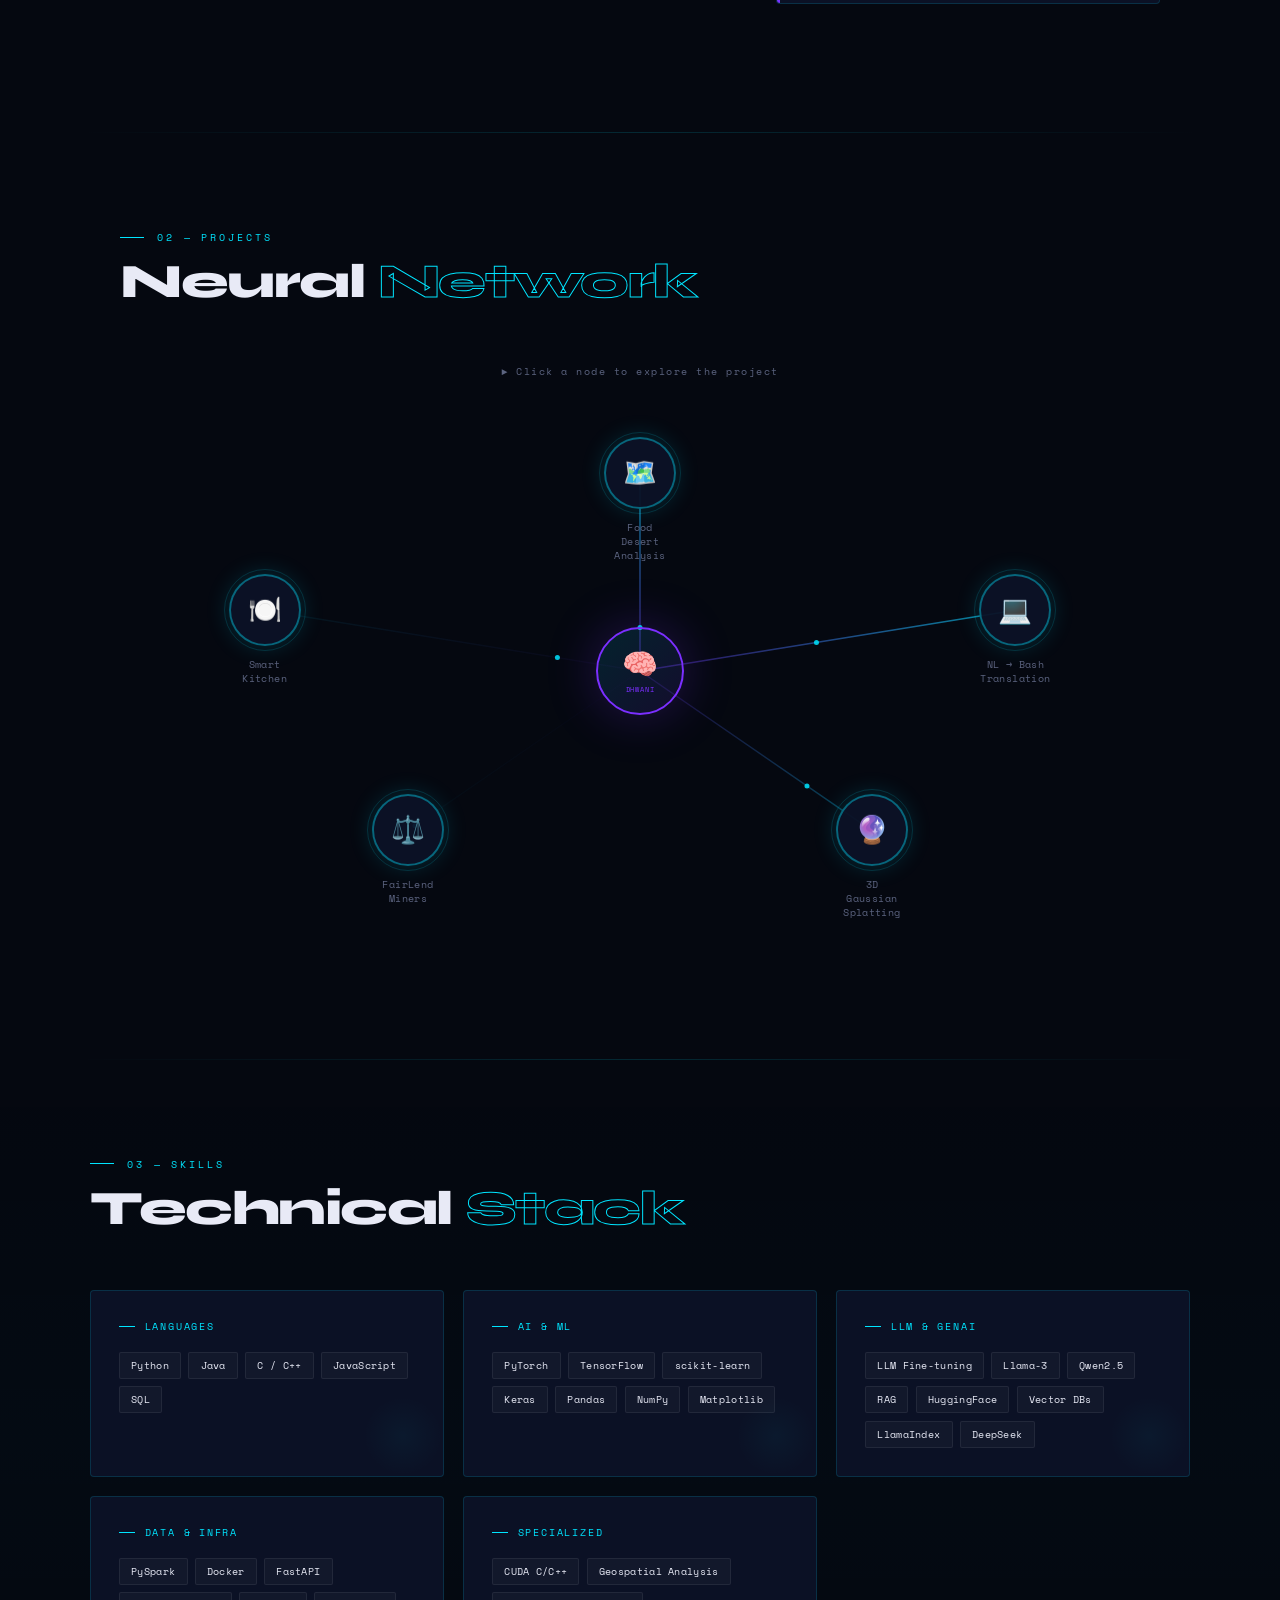
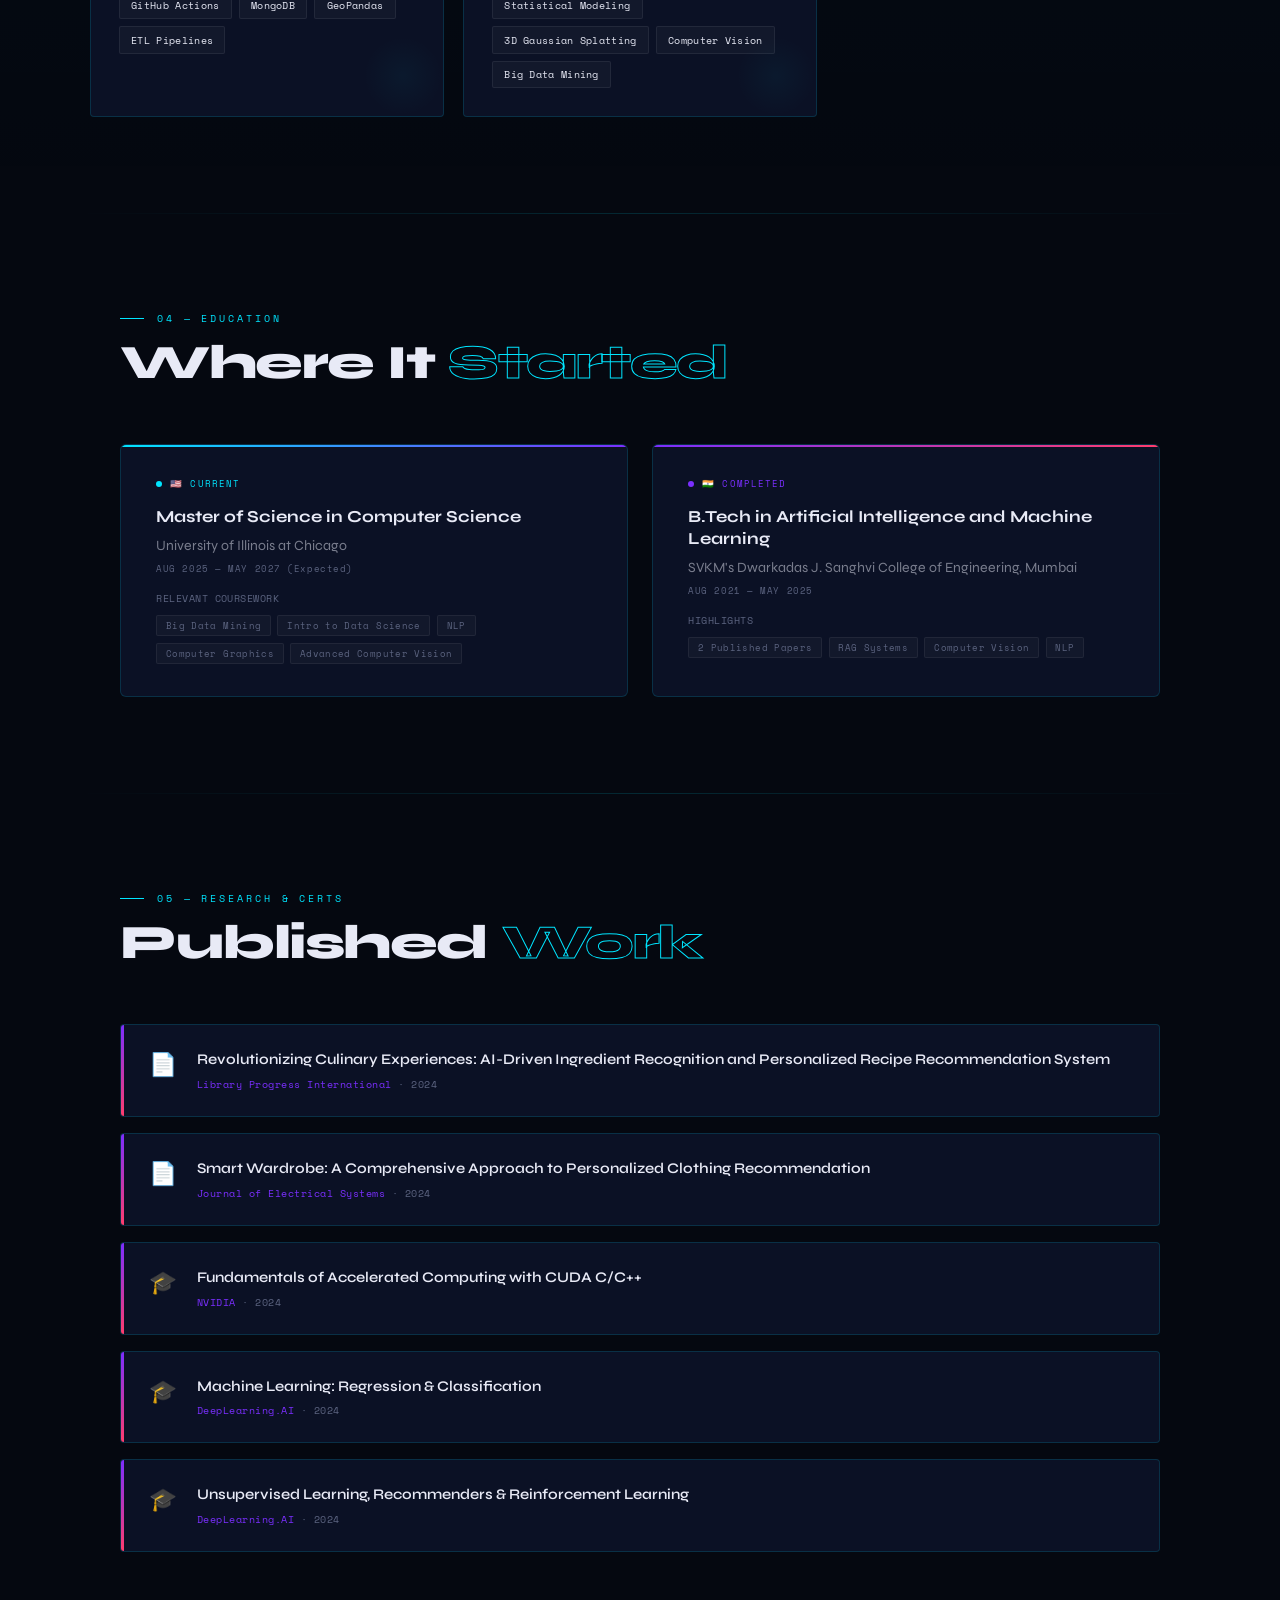
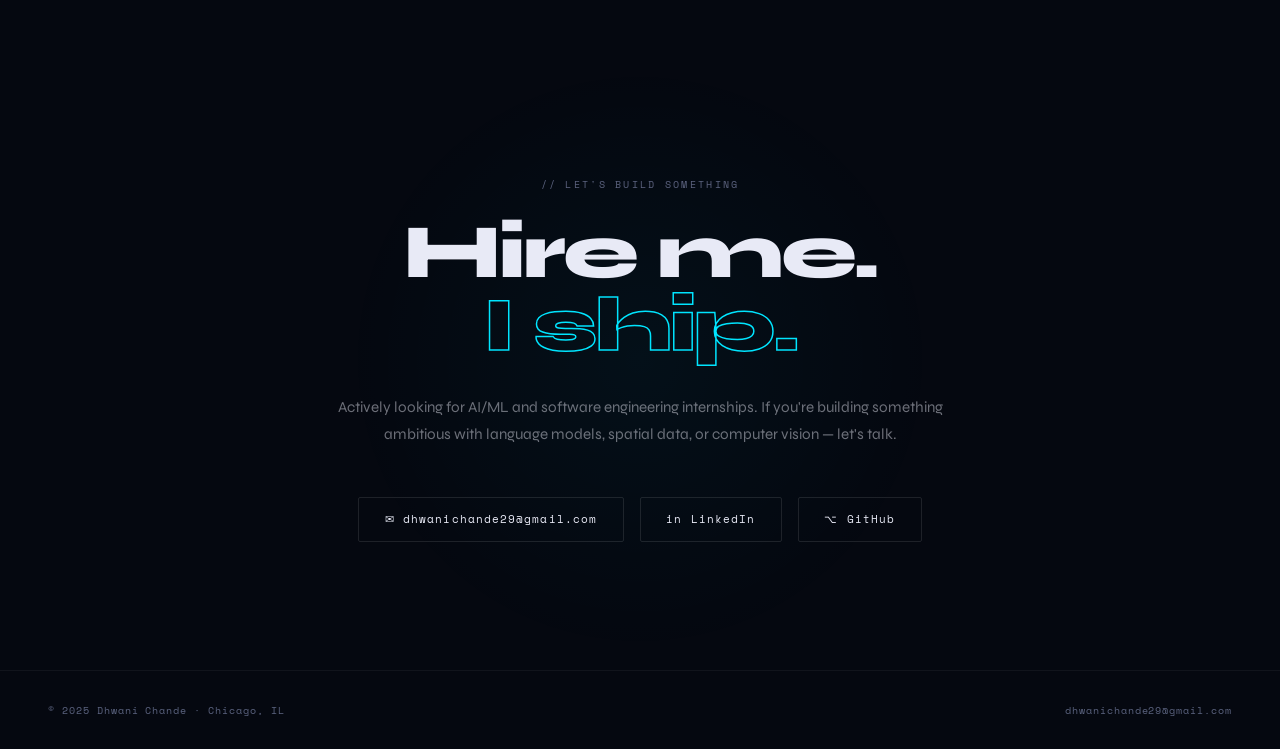
==== commit af284208: "Adjust project node positions in index.html" ====
--- a/index.html
+++ b/index.html
@@ -1518,24 +1518,24 @@
       <div class="hub-node" id="hub" style="left:50%;top:50%">
         <div class="hub-circle"><span>&#129504;</span><span>DHWANI</span></div>
       </div>
-      <div class="project-node" id="node-0" style="left:50%;top:10%">
+      <div class="project-node" id="node-0" style="left:50%;top:12%">
         <div class="node-circle">&#128506;&#65039;</div>
         <div class="node-label">Food Desert<br>Analysis</div>
       </div>
-      <div class="project-node" id="node-1" style="left:88%;top:50%">
+      <div class="project-node" id="node-1" style="left:86.1%;top:38.3%">
         <div class="node-circle">&#128187;</div>
         <div class="node-label">NL &#8594; Bash<br>Translation</div>
       </div>
-      <div class="project-node" id="node-2" style="left:50%;top:88%">
+      <div class="project-node" id="node-2" style="left:72.3%;top:80.7%">
         <div class="node-circle">&#128302;</div>
         <div class="node-label">3D Gaussian<br>Splatting</div>
       </div>
-      <div class="project-node" id="node-3" style="left:12%;top:50%">
+      <div class="project-node" id="node-3" style="left:27.7%;top:80.7%">
         <div class="node-circle">&#9878;&#65039;</div>
         <div class="node-label">FairLend<br>Miners</div>
       </div>
       <!-- SmartKitchen node — ADDED, nothing else changed -->
-      <div class="project-node" id="node-4" style="left:78%;top:82%">
+      <div class="project-node" id="node-4" style="left:13.9%;top:38.3%">
         <div class="node-circle">&#127869;&#65039;</div>
         <div class="node-label">Smart<br>Kitchen</div>
       </div>
@@ -1774,7 +1774,7 @@
     var netCanvas = document.getElementById('network-canvas');
     var netCtx = netCanvas.getContext('2d');
     // SmartKitchen position added at the end of nodePercents
-    var nodePercents = [{ left: 50, top: 10 }, { left: 88, top: 50 }, { left: 50, top: 88 }, { left: 12, top: 50 }, { left: 78, top: 82 }];
+    var nodePercents = [{ left: 50, top: 12 }, { left: 86.1, top: 38.3 }, { left: 72.3, top: 80.7 }, { left: 27.7, top: 80.7 }, { left: 13.9, top: 38.3 }];
 
     function getPixelPos(pct) {
       return { x: netCanvas.width * pct.left / 100, y: netCanvas.height * pct.top / 100 };
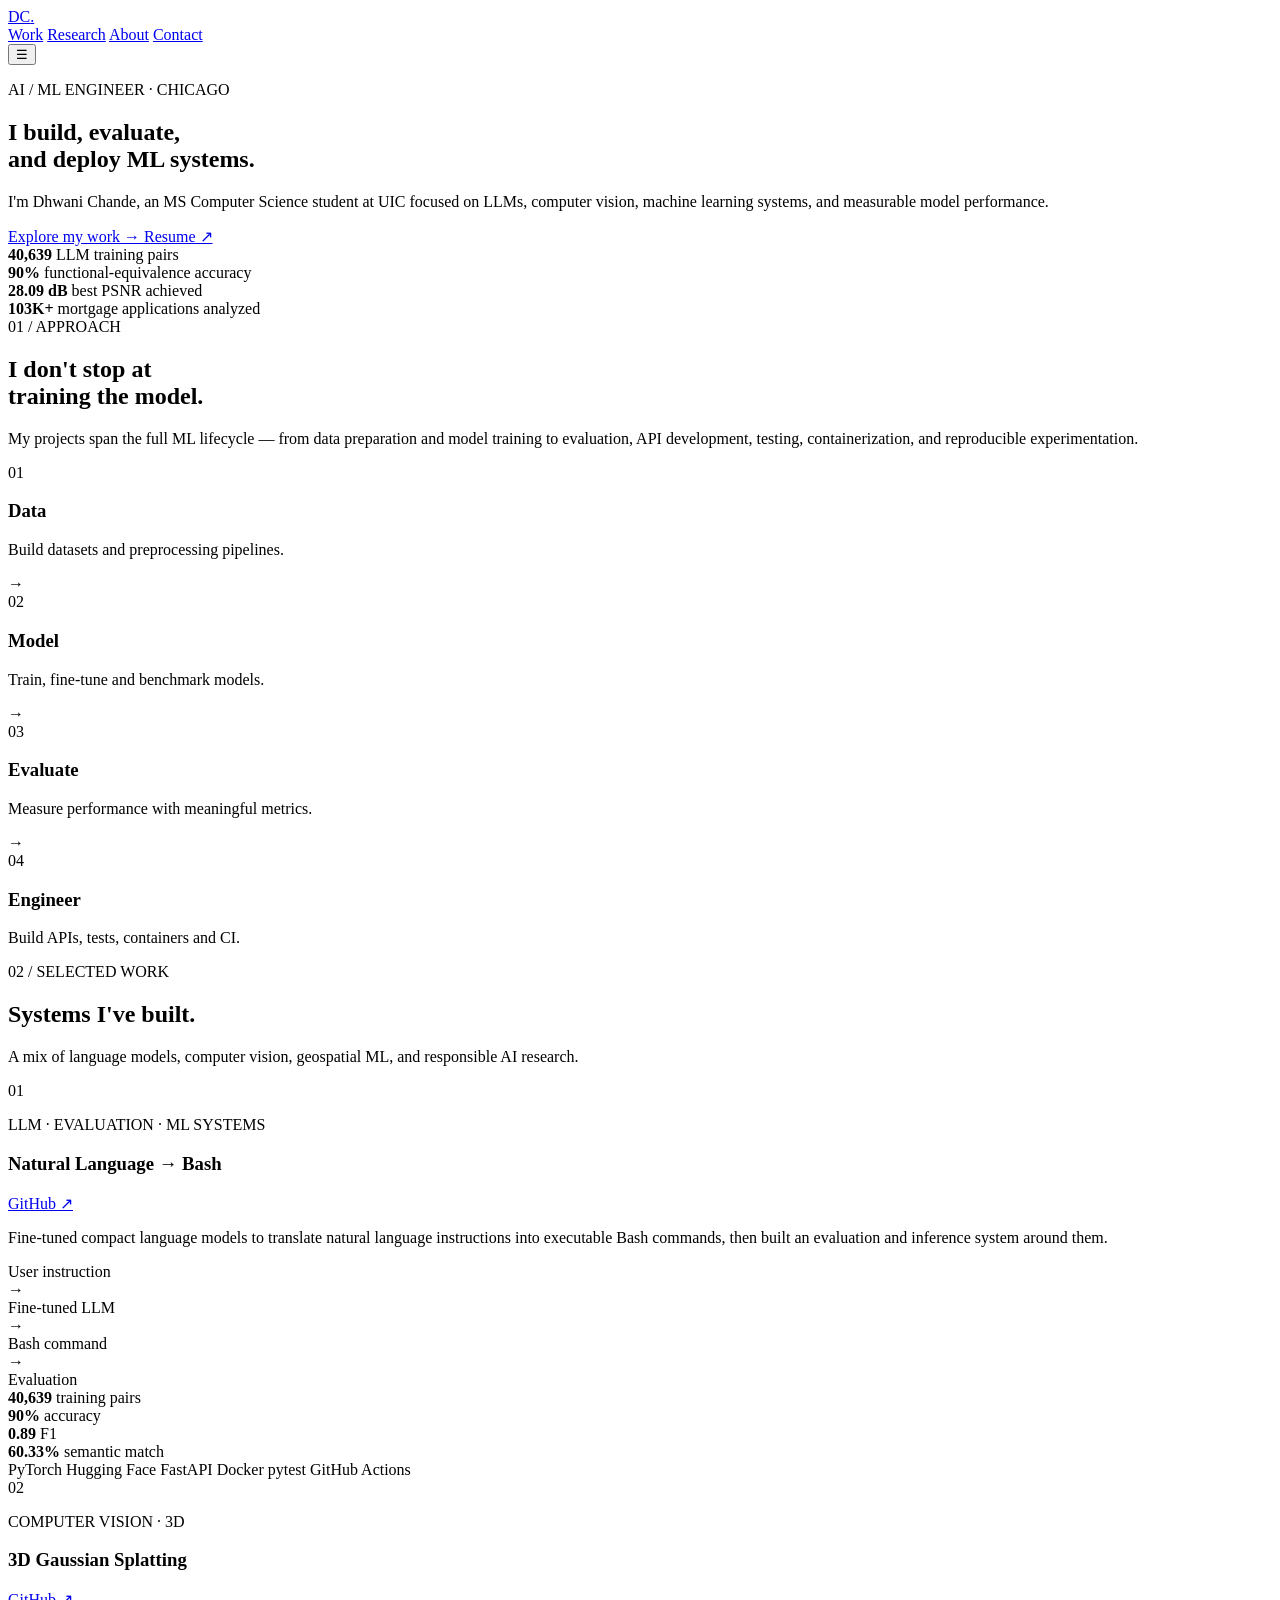
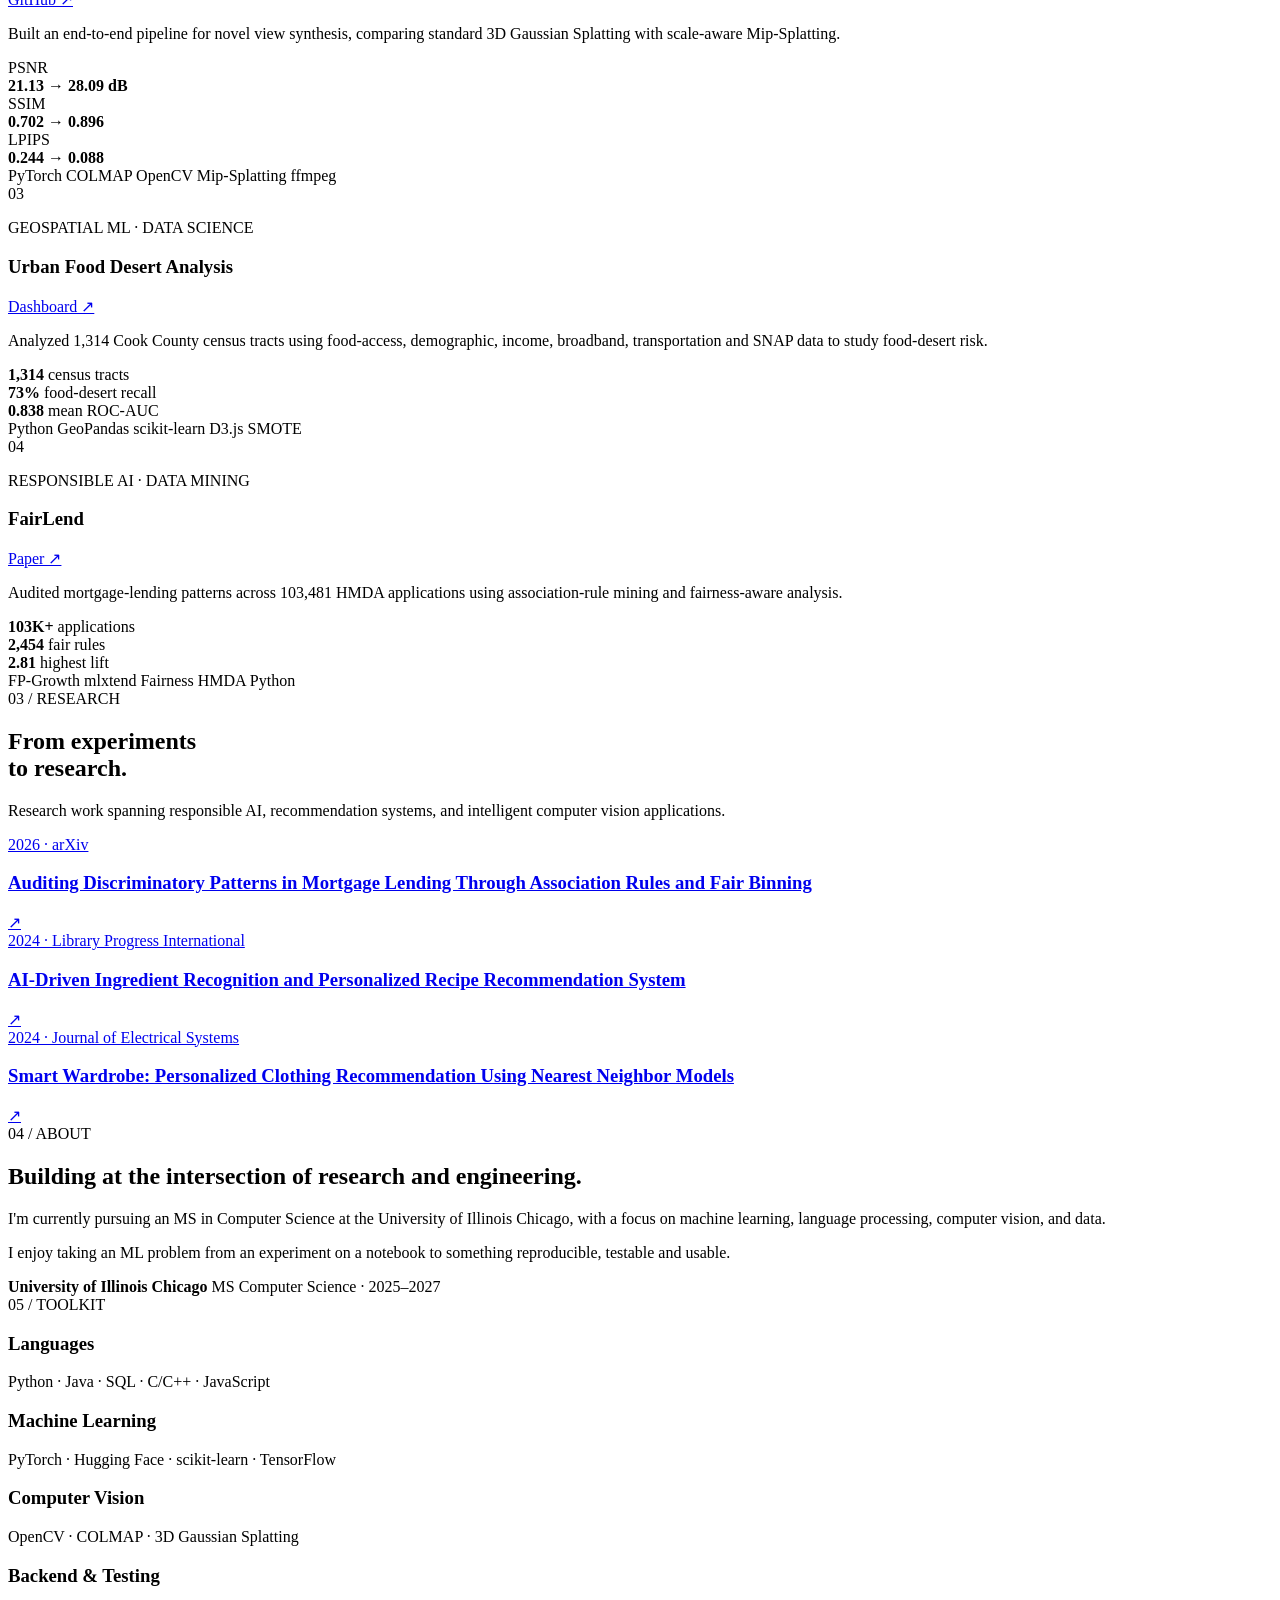
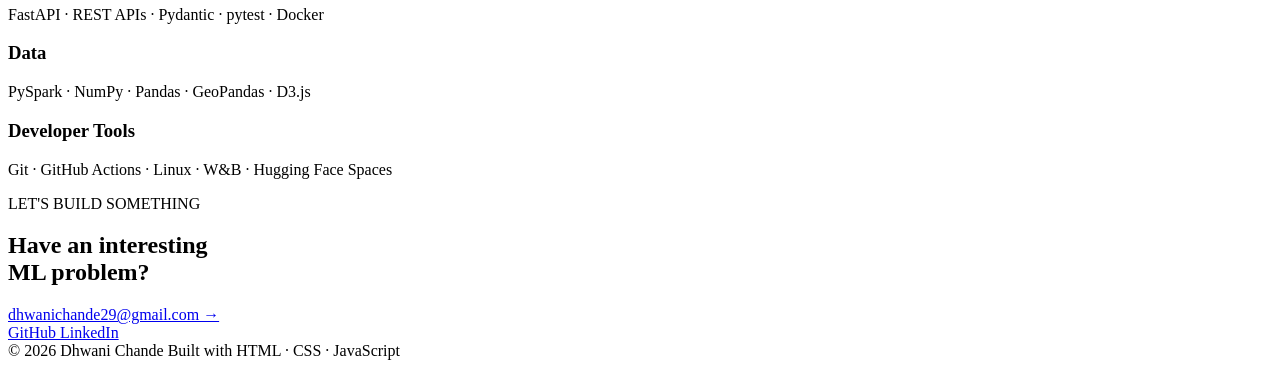
==== commit 72c4756e: "Update fmt.Println message from 'Hello' to 'Goodbye'" ====
--- a/index.html
+++ b/index.html
@@ -1,1868 +1,741 @@
 <!DOCTYPE html>
 <html lang="en">
-
 <head>
-  <meta charset="UTF-8">
-  <meta name="viewport" content="width=device-width, initial-scale=1.0">
-  <title>Dhwani Chande — AI Engineer</title>
-  <link
-    href="https://fonts.googleapis.com/css2?family=Space+Mono:ital,wght@0,400;0,700;1,400&family=Syne:wght@400;600;700;800;900&display=swap"
-    rel="stylesheet">
-  <style>
-    :root {
-      --bg: #050810;
-      --bg2: #080d1a;
-      --accent: #00e5ff;
-      --accent2: #7b2fff;
-      --accent3: #ff3d6e;
-      --node-glow: rgba(0, 229, 255, 0.18);
-      --text: #e8eaf6;
-      --muted: #5c6480;
-      --card-bg: rgba(12, 18, 40, 0.95);
-      --border: rgba(0, 229, 255, 0.15)
-    }
-
-    * {
-      margin: 0;
-      padding: 0;
-      box-sizing: border-box
-    }
-
-    html {
-      scroll-behavior: smooth
-    }
-
-    body {
-      background: var(--bg);
-      color: var(--text);
-      font-family: 'Syne', sans-serif;
-      overflow-x: hidden;
-      cursor: crosshair
-    }
-
-    #neural-bg {
-      position: fixed;
-      top: 0;
-      left: 0;
-      width: 100%;
-      height: 100%;
-      z-index: 0;
-      pointer-events: none
-    }
-
-    section {
-      position: relative;
-      z-index: 1
-    }
-
-    nav {
-      position: fixed;
-      top: 0;
-      left: 0;
-      right: 0;
-      z-index: 100;
-      padding: 1.2rem 3rem;
-      display: flex;
-      justify-content: space-between;
-      align-items: center;
-      background: rgba(5, 8, 16, 0.85);
-      backdrop-filter: blur(16px);
-      border-bottom: 1px solid rgba(0, 229, 255, 0.07)
-    }
-
-    .nav-logo {
-      font-family: 'Space Mono', monospace;
-      font-size: 0.8rem;
-      color: var(--accent);
-      letter-spacing: 0.1em
-    }
-
-    .nav-links {
-      display: flex;
-      gap: 2.5rem;
-      list-style: none
-    }
-
-    .nav-links a {
-      font-family: 'Space Mono', monospace;
-      font-size: 0.65rem;
-      color: var(--muted);
-      text-decoration: none;
-      letter-spacing: 0.12em;
-      text-transform: uppercase;
-      transition: color 0.2s;
-      position: relative
-    }
-
-    .nav-links a::after {
-      content: '';
-      position: absolute;
-      bottom: -4px;
-      left: 0;
-      width: 0;
-      height: 1px;
-      background: var(--accent);
-      transition: width 0.2s
-    }
-
-    .nav-links a:hover {
-      color: var(--accent)
-    }
-
-    .nav-links a:hover::after {
-      width: 100%
-    }
-
-    .nav-resume {
-      font-family: 'Space Mono', monospace;
-      font-size: 0.62rem;
-      color: var(--bg);
-      background: var(--accent);
-      padding: 0.3rem 0.9rem;
-      border-radius: 2px;
-      text-decoration: none;
-      letter-spacing: 0.1em;
-      font-weight: 700;
-      transition: all 0.2s
-    }
-
-    .nav-resume:hover {
-      background: #fff;
-      transform: translateY(-1px)
-    }
-
-    .nav-badge {
-      font-family: 'Space Mono', monospace;
-      font-size: 0.58rem;
-      color: #4dff8f;
-      background: rgba(77, 255, 143, 0.08);
-      border: 1px solid rgba(77, 255, 143, 0.2);
-      padding: 0.3rem 0.8rem;
-      border-radius: 2px;
-      letter-spacing: 0.1em;
-      display: flex;
-      align-items: center;
-      gap: 0.4rem
-    }
-
-    .nav-badge::before {
-      content: '';
-      width: 5px;
-      height: 5px;
-      border-radius: 50%;
-      background: #4dff8f;
-      animation: blink 2s infinite
-    }
-
-    @keyframes blink {
-
-      0%,
-      100% {
-        opacity: 1
-      }
-
-      50% {
-        opacity: 0.3
-      }
-    }
-
-    @media(max-width:600px) {
-      .nav-links {
-        display: none
-      }
-
-      nav {
-        padding: 1rem 1.5rem
-      }
-    }
-
-    #hero {
-      min-height: 100vh;
-      display: grid;
-      grid-template-columns: 1fr 1fr;
-      align-items: center;
-      gap: 4rem;
-      padding: 8rem 5rem 4rem;
-      max-width: 1300px;
-      margin: 0 auto
-    }
-
-    .hero-left {
-      position: relative;
-      z-index: 2
-    }
-
-    .hero-eyebrow {
-      font-family: 'Space Mono', monospace;
-      font-size: 0.65rem;
-      color: var(--accent);
-      letter-spacing: 0.25em;
-      text-transform: uppercase;
-      margin-bottom: 1.8rem;
-      opacity: 0;
-      animation: fadeUp 0.8s 0.2s forwards;
-      display: flex;
-      align-items: center;
-      gap: 0.8rem
-    }
-
-    .hero-eyebrow::before {
-      content: '';
-      width: 30px;
-      height: 1px;
-      background: var(--accent);
-      flex-shrink: 0
-    }
-
-    .hero-name {
-      font-family: 'Syne', sans-serif;
-      font-size: clamp(3.5rem, 6vw, 6.5rem);
-      font-weight: 900;
-      line-height: 0.92;
-      letter-spacing: -0.04em;
-      opacity: 0;
-      animation: fadeUp 0.8s 0.35s forwards
-    }
-
-    .hero-name .outline {
-      display: block;
-      color: transparent;
-      -webkit-text-stroke: 1.5px var(--accent)
-    }
-
-    .hero-title {
-      margin-top: 1.8rem;
-      font-family: 'Space Mono', monospace;
-      font-size: 0.75rem;
-      color: var(--muted);
-      letter-spacing: 0.12em;
-      line-height: 1.9;
-      opacity: 0;
-      animation: fadeUp 0.8s 0.5s forwards
-    }
-
-    .hero-title b {
-      color: var(--accent);
-      font-weight: 400
-    }
-
-    .hero-summary {
-      margin-top: 1.5rem;
-      font-size: 0.95rem;
-      line-height: 1.8;
-      color: rgba(232, 234, 246, 0.55);
-      max-width: 460px;
-      opacity: 0;
-      animation: fadeUp 0.8s 0.65s forwards
-    }
-
-    .hero-cta {
-      margin-top: 2.5rem;
-      display: flex;
-      gap: 1rem;
-      flex-wrap: wrap;
-      opacity: 0;
-      animation: fadeUp 0.8s 0.8s forwards
-    }
-
-    .btn {
-      font-family: 'Space Mono', monospace;
-      font-size: 0.7rem;
-      letter-spacing: 0.1em;
-      padding: 0.85rem 1.8rem;
-      border-radius: 2px;
-      cursor: pointer;
-      text-decoration: none;
-      transition: all 0.2s;
-      display: inline-flex;
-      align-items: center;
-      gap: 0.5rem
-    }
-
-    .btn-primary {
-      background: var(--accent);
-      color: var(--bg);
-      border: none;
-      font-weight: 700
-    }
-
-    .btn-primary:hover {
-      background: #fff;
-      transform: translateY(-2px);
-      box-shadow: 0 0 30px rgba(0, 229, 255, 0.4)
-    }
-
-    .btn-ghost {
-      background: transparent;
-      color: var(--accent);
-      border: 1px solid rgba(0, 229, 255, 0.3)
-    }
-
-    .btn-ghost:hover {
-      background: rgba(0, 229, 255, 0.06);
-      transform: translateY(-2px);
-      border-color: var(--accent)
-    }
-
-    .hero-right {
-      position: relative;
-      z-index: 2;
-      opacity: 0;
-      animation: fadeUp 0.8s 0.9s forwards
-    }
-
-    .hero-card {
-      background: var(--card-bg);
-      border: 1px solid var(--border);
-      border-radius: 8px;
-      padding: 2rem;
-      position: relative;
-      overflow: hidden
-    }
-
-    .hero-card::before {
-      content: '';
-      position: absolute;
-      top: 0;
-      left: 0;
-      right: 0;
-      height: 2px;
-      background: linear-gradient(90deg, var(--accent), var(--accent2), var(--accent3))
-    }
-
-    .hc-label {
-      font-family: 'Space Mono', monospace;
-      font-size: 0.58rem;
-      color: var(--muted);
-      letter-spacing: 0.2em;
-      text-transform: uppercase;
-      margin-bottom: 1.5rem
-    }
-
-    .hc-stats {
-      display: grid;
-      grid-template-columns: 1fr 1fr;
-      gap: 1rem;
-      margin-bottom: 1.5rem
-    }
-
-    .hc-stat {
-      padding: 1.2rem;
-      background: rgba(0, 229, 255, 0.03);
-      border: 1px solid rgba(0, 229, 255, 0.08);
-      border-radius: 4px
-    }
-
-    .hc-stat-n {
-      font-family: 'Syne', sans-serif;
-      font-size: 1.8rem;
-      font-weight: 800;
-      color: var(--accent);
-      line-height: 1;
-      margin-bottom: 0.25rem
-    }
-
-    .hc-stat-l {
-      font-family: 'Space Mono', monospace;
-      font-size: 0.55rem;
-      color: var(--muted);
-      letter-spacing: 0.06em;
-      line-height: 1.4
-    }
-
-    .hc-tags {
-      display: flex;
-      flex-wrap: wrap;
-      gap: 0.4rem
-    }
-
-    .hc-tag {
-      font-family: 'Space Mono', monospace;
-      font-size: 0.58rem;
-      color: var(--muted);
-      background: rgba(255, 255, 255, 0.03);
-      border: 1px solid rgba(255, 255, 255, 0.07);
-      padding: 0.25rem 0.6rem;
-      border-radius: 2px;
-      letter-spacing: 0.05em;
-      transition: all 0.2s
-    }
-
-    .hc-tag:hover {
-      color: var(--accent);
-      border-color: rgba(0, 229, 255, 0.3)
-    }
-
-    .scroll-hint {
-      position: absolute;
-      bottom: 2.5rem;
-      left: 50%;
-      transform: translateX(-50%);
-      display: flex;
-      flex-direction: column;
-      align-items: center;
-      gap: 0.5rem;
-      opacity: 0;
-      animation: fadeIn 1s 2s forwards;
-      z-index: 2
-    }
-
-    .scroll-hint span {
-      font-family: 'Space Mono', monospace;
-      font-size: 0.55rem;
-      color: var(--muted);
-      letter-spacing: 0.2em
-    }
-
-    .scroll-line {
-      width: 1px;
-      height: 40px;
-      background: linear-gradient(to bottom, var(--accent), transparent);
-      animation: scrollPulse 2s infinite
-    }
-
-    @media(max-width:900px) {
-      #hero {
-        grid-template-columns: 1fr;
-        padding: 8rem 2rem 4rem;
-        gap: 3rem
-      }
-
-      .hero-right {
-        display: none
-      }
-    }
-
-    .section-header {
-      margin-bottom: 3.5rem
-    }
-
-    .section-label {
-      font-family: 'Space Mono', monospace;
-      font-size: 0.65rem;
-      color: var(--accent);
-      letter-spacing: 0.28em;
-      text-transform: uppercase;
-      margin-bottom: 0.75rem;
-      display: flex;
-      align-items: center;
-      gap: 0.8rem
-    }
-
-    .section-label::before {
-      content: '';
-      width: 24px;
-      height: 1px;
-      background: var(--accent)
-    }
-
-    .section-title {
-      font-family: 'Syne', sans-serif;
-      font-size: clamp(2rem, 4vw, 3rem);
-      font-weight: 800;
-      letter-spacing: -0.03em;
-      line-height: 1.05
-    }
-
-    .section-title em {
-      font-style: normal;
-      color: transparent;
-      -webkit-text-stroke: 1px var(--accent)
-    }
-
-    #about {
-      padding: 8rem 5rem;
-      max-width: 1200px;
-      margin: 0 auto
-    }
-
-    .about-grid {
-      display: grid;
-      grid-template-columns: 3fr 2fr;
-      gap: 5rem;
-      align-items: start
-    }
-
-    .about-text p {
-      color: rgba(232, 234, 246, 0.55);
-      line-height: 1.85;
-      margin-bottom: 1.1rem;
-      font-size: 0.95rem
-    }
-
-    .about-text p b {
-      color: var(--accent);
-      font-weight: 600
-    }
-
-    .about-text p strong {
-      color: var(--text);
-      font-weight: 600
-    }
-
-    .about-stats {
-      display: flex;
-      flex-direction: column;
-      gap: 1rem
-    }
-
-    .stat-card {
-      background: var(--card-bg);
-      border: 1px solid var(--border);
-      padding: 1.4rem 1.6rem;
-      border-radius: 4px;
-      position: relative;
-      overflow: hidden;
-      transition: border-color 0.3s, transform 0.3s;
-      display: flex;
-      align-items: center;
-      gap: 1.2rem
-    }
-
-    .stat-card::before {
-      content: '';
-      position: absolute;
-      top: 0;
-      left: 0;
-      width: 3px;
-      height: 100%;
-      background: linear-gradient(to bottom, var(--accent), var(--accent2))
-    }
-
-    .stat-card:hover {
-      border-color: rgba(0, 229, 255, 0.35);
-      transform: translateX(4px)
-    }
-
-    .stat-num {
-      font-family: 'Syne', sans-serif;
-      font-size: 2rem;
-      font-weight: 800;
-      color: var(--accent);
-      line-height: 1;
-      flex-shrink: 0;
-      min-width: 70px
-    }
-
-    .stat-label {
-      font-size: 0.78rem;
-      color: var(--muted);
-      font-family: 'Space Mono', monospace;
-      letter-spacing: 0.04em;
-      line-height: 1.5
-    }
-
-    @media(max-width:768px) {
-      .about-grid {
-        grid-template-columns: 1fr;
-        gap: 3rem
-      }
-
-      #about {
-        padding: 6rem 1.5rem
-      }
-    }
-
-    #projects {
-      padding: 6rem 5rem;
-      max-width: 1200px;
-      margin: 0 auto
-    }
-
-    #network-container {
-      position: relative;
-      width: 100%;
-      height: 520px;
-      margin: 2rem 0;
-      min-height: 520px
-    }
-
-    #network-canvas {
-      position: absolute;
-      top: 0;
-      left: 0;
-      width: 100%;
-      height: 100%
-    }
-
-    .project-node {
-      position: absolute;
-      transform: translate(-50%, -50%);
-      cursor: pointer;
-      z-index: 10
-    }
-
-    .node-circle {
-      width: 72px;
-      height: 72px;
-      border-radius: 50%;
-      background: var(--card-bg);
-      border: 2px solid rgba(0, 229, 255, 0.4);
-      display: flex;
-      align-items: center;
-      justify-content: center;
-      font-size: 1.7rem;
-      transition: all 0.3s;
-      box-shadow: 0 0 24px var(--node-glow);
-      position: relative
-    }
-
-    .node-circle::after {
-      content: '';
-      position: absolute;
-      inset: -7px;
-      border-radius: 50%;
-      border: 1px solid rgba(0, 229, 255, 0.15);
-      animation: nodePulse 2.5s infinite
-    }
-
-    .project-node:hover .node-circle,
-    .project-node.active .node-circle {
-      border-color: var(--accent);
-      background: rgba(0, 229, 255, 0.1);
-      box-shadow: 0 0 50px rgba(0, 229, 255, 0.4);
-      transform: scale(1.18)
-    }
-
-    .node-label {
-      position: absolute;
-      top: calc(100% + 12px);
-      left: 50%;
-      transform: translateX(-50%);
-      font-size: 0.62rem;
-      font-family: 'Space Mono', monospace;
-      color: var(--muted);
-      letter-spacing: 0.04em;
-      text-align: center;
-      max-width: 110px;
-      line-height: 1.4;
-      transition: color 0.3s
-    }
-
-    .project-node:hover .node-label,
-    .project-node.active .node-label {
-      color: var(--accent)
-    }
-
-    .hub-node {
-      position: absolute;
-      transform: translate(-50%, -50%);
-      z-index: 10
-    }
-
-    .hub-circle {
-      width: 88px;
-      height: 88px;
-      border-radius: 50%;
-      background: linear-gradient(135deg, rgba(0, 229, 255, 0.12), rgba(123, 47, 255, 0.12));
-      border: 2px solid var(--accent2);
-      display: flex;
-      align-items: center;
-      justify-content: center;
-      flex-direction: column;
-      box-shadow: 0 0 50px rgba(123, 47, 255, 0.25);
-      animation: hubPulse 3s infinite
-    }
-
-    .hub-circle span:first-child {
-      font-size: 1.8rem
-    }
-
-    .hub-circle span:last-child {
-      font-size: 0.42rem;
-      font-family: 'Space Mono', monospace;
-      color: var(--accent2);
-      letter-spacing: 0.12em;
-      margin-top: 2px
-    }
-
-    .hint-text {
-      text-align: center;
-      font-family: 'Space Mono', monospace;
-      font-size: 0.62rem;
-      color: var(--muted);
-      letter-spacing: 0.15em;
-      margin-bottom: 0.5rem;
-      animation: nodePulse 3s infinite
-    }
-
-    #project-panel {
-      background: var(--card-bg);
-      border: 1px solid var(--border);
-      border-radius: 6px;
-      padding: 2.5rem;
-      margin-top: 0.5rem;
-      display: none;
-      position: relative;
-      overflow: hidden
-    }
-
-    #project-panel::before {
-      content: '';
-      position: absolute;
-      top: 0;
-      left: 0;
-      width: 100%;
-      height: 3px;
-      background: linear-gradient(90deg, var(--accent), var(--accent2), var(--accent3))
-    }
-
-    #project-panel.visible {
-      display: block;
-      animation: panelIn 0.35s ease
-    }
-
-    .proj-link-btn {
-      font-family: 'Space Mono', monospace;
-      font-size: 0.62rem;
-      color: var(--accent);
-      border: 1px solid rgba(0, 229, 255, 0.25);
-      padding: 0.4rem 1rem;
-      border-radius: 2px;
-      text-decoration: none;
-      letter-spacing: 0.08em;
-      transition: all 0.2s
-    }
-
-    .proj-link-btn:hover {
-      background: rgba(0, 229, 255, 0.08);
-      border-color: var(--accent)
-    }
-
-    .panel-header {
-      display: flex;
-      align-items: flex-start;
-      justify-content: space-between;
-      gap: 1.5rem;
-      margin-bottom: 1.5rem;
-      flex-wrap: wrap
-    }
-
-    .panel-emoji {
-      font-size: 2.5rem;
-      flex-shrink: 0
-    }
-
-    .panel-title-group {
-      flex: 1
-    }
-
-    .panel-title {
-      font-family: 'Syne', sans-serif;
-      font-size: 1.35rem;
-      font-weight: 700;
-      margin-bottom: 0.5rem;
-      line-height: 1.2
-    }
-
-    .panel-meta {
-      font-family: 'Space Mono', monospace;
-      font-size: 0.6rem;
-      color: var(--muted);
-      letter-spacing: 0.08em;
-      margin-bottom: 0.6rem
-    }
-
-    .panel-meta span {
-      color: var(--accent2)
-    }
-
-    .panel-tags {
-      display: flex;
-      flex-wrap: wrap;
-      gap: 0.4rem
-    }
-
-    .tag {
-      font-family: 'Space Mono', monospace;
-      font-size: 0.58rem;
-      padding: 0.22rem 0.55rem;
-      border-radius: 2px;
-      background: rgba(0, 229, 255, 0.06);
-      border: 1px solid rgba(0, 229, 255, 0.18);
-      color: var(--accent);
-      letter-spacing: 0.04em
-    }
-
-    .wip-badge {
-      font-family: 'Space Mono', monospace;
-      font-size: 0.55rem;
-      padding: 0.22rem 0.6rem;
-      border-radius: 2px;
-      background: rgba(255, 61, 110, 0.08);
-      border: 1px solid rgba(255, 61, 110, 0.25);
-      color: var(--accent3);
-      letter-spacing: 0.08em
-    }
-
-    .panel-close {
-      background: none;
-      border: 1px solid var(--muted);
-      color: var(--muted);
-      width: 28px;
-      height: 28px;
-      border-radius: 2px;
-      cursor: pointer;
-      font-family: 'Space Mono', monospace;
-      font-size: 0.75rem;
-      transition: all 0.2s;
-      flex-shrink: 0
-    }
-
-    .panel-close:hover {
-      border-color: var(--accent3);
-      color: var(--accent3)
-    }
-
-    .panel-description {
-      color: rgba(232, 234, 246, 0.55);
-      line-height: 1.75;
-      font-size: 0.9rem;
-      margin-bottom: 1.8rem
-    }
-
-    .panel-metrics {
-      display: grid;
-      grid-template-columns: repeat(auto-fit, minmax(130px, 1fr));
-      gap: 0.9rem;
-      margin-bottom: 1.8rem
-    }
-
-    .metric {
-      background: rgba(0, 229, 255, 0.03);
-      border: 1px solid rgba(0, 229, 255, 0.1);
-      border-radius: 4px;
-      padding: 1rem;
-      text-align: center
-    }
-
-    .metric-value {
-      font-family: 'Syne', sans-serif;
-      font-size: 1.7rem;
-      font-weight: 800;
-      color: var(--accent);
-      line-height: 1;
-      margin-bottom: 0.3rem
-    }
-
-    .metric-label {
-      font-family: 'Space Mono', monospace;
-      font-size: 0.55rem;
-      color: var(--muted);
-      letter-spacing: 0.08em;
-      text-transform: uppercase;
-      line-height: 1.4
-    }
-
-    .panel-bullets {
-      list-style: none
-    }
-
-    .panel-bullets li {
-      padding: 0.55rem 0 0.55rem 1.3rem;
-      color: rgba(232, 234, 246, 0.55);
-      font-size: 0.88rem;
-      line-height: 1.65;
-      border-bottom: 1px solid rgba(255, 255, 255, 0.04);
-      position: relative
-    }
-
-    .panel-bullets li::before {
-      content: '\u25b8';
-      position: absolute;
-      left: 0;
-      color: var(--accent);
-      font-size: 0.65rem;
-      top: 0.6rem
-    }
-
-    @media(max-width:768px) {
-      #projects {
-        padding: 6rem 1.5rem
-      }
-
-      #network-container {
-        height: 400px
-      }
-    }
-
-    #skills {
-      padding: 6rem 5rem;
-      background: linear-gradient(to bottom, transparent, rgba(0, 229, 255, 0.015), transparent)
-    }
-
-    .skills-inner {
-      max-width: 1100px;
-      margin: 0 auto
-    }
-
-    .skills-grid {
-      display: grid;
-      grid-template-columns: repeat(auto-fit, minmax(300px, 1fr));
-      gap: 1.2rem
-    }
-
-    .skill-category {
-      background: var(--card-bg);
-      border: 1px solid var(--border);
-      border-radius: 4px;
-      padding: 1.75rem;
-      transition: border-color 0.3s, transform 0.3s;
-      position: relative;
-      overflow: hidden
-    }
-
-    .skill-category::after {
-      content: '';
-      position: absolute;
-      bottom: 0;
-      right: 0;
-      width: 80px;
-      height: 80px;
-      background: radial-gradient(circle, rgba(0, 229, 255, 0.04) 0%, transparent 70%);
-      pointer-events: none
-    }
-
-    .skill-category:hover {
-      border-color: rgba(0, 229, 255, 0.3);
-      transform: translateY(-3px)
-    }
-
-    .skill-cat-label {
-      font-family: 'Space Mono', monospace;
-      font-size: 0.62rem;
-      color: var(--accent);
-      letter-spacing: 0.18em;
-      text-transform: uppercase;
-      margin-bottom: 1.1rem;
-      display: flex;
-      align-items: center;
-      gap: 0.6rem
-    }
-
-    .skill-cat-label::before {
-      content: '';
-      width: 16px;
-      height: 1px;
-      background: var(--accent)
-    }
-
-    .skill-pills {
-      display: flex;
-      flex-wrap: wrap;
-      gap: 0.45rem
-    }
-
-    .skill-pill {
-      font-family: 'Space Mono', monospace;
-      font-size: 0.63rem;
-      padding: 0.32rem 0.7rem;
-      border-radius: 2px;
-      background: rgba(255, 255, 255, 0.03);
-      border: 1px solid rgba(255, 255, 255, 0.07);
-      color: var(--text);
-      letter-spacing: 0.03em;
-      transition: all 0.2s
-    }
-
-    .skill-pill:hover {
-      background: rgba(0, 229, 255, 0.07);
-      border-color: rgba(0, 229, 255, 0.25);
-      color: var(--accent)
-    }
-
-    @media(max-width:768px) {
-      #skills {
-        padding: 6rem 1.5rem
-      }
-    }
-
-    #education {
-      padding: 6rem 5rem;
-      max-width: 1200px;
-      margin: 0 auto
-    }
-
-    .edu-grid {
-      display: grid;
-      grid-template-columns: 1fr 1fr;
-      gap: 1.5rem
-    }
-
-    .edu-card {
-      background: var(--card-bg);
-      border: 1px solid var(--border);
-      border-radius: 6px;
-      padding: 2rem 2.2rem;
-      position: relative;
-      overflow: hidden;
-      transition: border-color 0.3s, transform 0.3s
-    }
-
-    .edu-card::before {
-      content: '';
-      position: absolute;
-      top: 0;
-      left: 0;
-      right: 0;
-      height: 2px
-    }
-
-    .edu-card.current::before {
-      background: linear-gradient(90deg, var(--accent), var(--accent2))
-    }
-
-    .edu-card.prev::before {
-      background: linear-gradient(90deg, var(--accent2), var(--accent3))
-    }
-
-    .edu-card:hover {
-      border-color: rgba(0, 229, 255, 0.3);
-      transform: translateY(-3px)
-    }
-
-    .edu-flag {
-      font-family: 'Space Mono', monospace;
-      font-size: 0.58rem;
-      letter-spacing: 0.12em;
-      text-transform: uppercase;
-      margin-bottom: 1rem;
-      display: flex;
-      align-items: center;
-      gap: 0.5rem
-    }
-
-    .edu-card.current .edu-flag {
-      color: var(--accent)
-    }
-
-    .edu-card.prev .edu-flag {
-      color: var(--accent2)
-    }
-
-    .edu-flag-dot {
-      width: 6px;
-      height: 6px;
-      border-radius: 50%
-    }
-
-    .edu-card.current .edu-flag-dot {
-      background: var(--accent)
-    }
-
-    .edu-card.prev .edu-flag-dot {
-      background: var(--accent2)
-    }
-
-    .edu-deg {
-      font-family: 'Syne', sans-serif;
-      font-size: 1.05rem;
-      font-weight: 700;
-      line-height: 1.3;
-      margin-bottom: 0.5rem
-    }
-
-    .edu-school {
-      font-size: 0.88rem;
-      color: rgba(232, 234, 246, 0.5);
-      margin-bottom: 0.4rem;
-      line-height: 1.4
-    }
-
-    .edu-period {
-      font-family: 'Space Mono', monospace;
-      font-size: 0.58rem;
-      color: var(--muted);
-      letter-spacing: 0.06em;
-      margin-bottom: 1rem
-    }
-
-    .edu-focus {
-      font-family: 'Space Mono', monospace;
-      font-size: 0.6rem;
-      color: var(--muted);
-      letter-spacing: 0.05em;
-      margin-bottom: 0.6rem;
-      text-transform: uppercase
-    }
-
-    .edu-courses {
-      display: flex;
-      flex-wrap: wrap;
-      gap: 0.4rem
-    }
-
-    .edu-course {
-      font-family: 'Space Mono', monospace;
-      font-size: 0.55rem;
-      color: var(--muted);
-      background: rgba(255, 255, 255, 0.03);
-      border: 1px solid rgba(255, 255, 255, 0.06);
-      padding: 0.2rem 0.55rem;
-      border-radius: 2px;
-      letter-spacing: 0.04em;
-      transition: all 0.2s
-    }
-
-    .edu-course:hover {
-      color: var(--accent);
-      border-color: rgba(0, 229, 255, 0.2)
-    }
-
-    @media(max-width:768px) {
-      .edu-grid {
-        grid-template-columns: 1fr
-      }
-
-      #education {
-        padding: 6rem 1.5rem
-      }
-    }
-
-    #publications {
-      padding: 6rem 5rem;
-      max-width: 1200px;
-      margin: 0 auto
-    }
-
-    .pub-list {
-      display: flex;
-      flex-direction: column;
-      gap: 1rem
-    }
-
-    .pub-card {
-      background: var(--card-bg);
-      border: 1px solid var(--border);
-      border-radius: 4px;
-      padding: 1.5rem 1.75rem;
-      display: flex;
-      gap: 1.25rem;
-      align-items: flex-start;
-      transition: border-color 0.3s, transform 0.3s;
-      position: relative;
-      overflow: hidden
-    }
-
-    .pub-card::before {
-      content: '';
-      position: absolute;
-      left: 0;
-      top: 0;
-      width: 3px;
-      height: 100%;
-      background: linear-gradient(to bottom, var(--accent2), var(--accent3))
-    }
-
-    .pub-card:hover {
-      border-color: rgba(123, 47, 255, 0.35);
-      transform: translateX(4px)
-    }
-
-    .pub-icon {
-      font-size: 1.4rem;
-      flex-shrink: 0;
-      margin-top: 2px
-    }
-
-    .pub-title {
-      font-size: 0.92rem;
-      font-weight: 600;
-      line-height: 1.45;
-      margin-bottom: 0.4rem
-    }
-
-    .pub-meta {
-      font-family: 'Space Mono', monospace;
-      font-size: 0.62rem;
-      color: var(--muted);
-      letter-spacing: 0.05em
-    }
-
-    .pub-meta span {
-      color: var(--accent2)
-    }
-
-    @media(max-width:768px) {
-      #publications {
-        padding: 6rem 1.5rem
-      }
-    }
-
-    #contact {
-      padding: 8rem 5rem;
-      text-align: center;
-      position: relative;
-      overflow: hidden
-    }
-
-    #contact::before {
-      content: '';
-      position: absolute;
-      top: 50%;
-      left: 50%;
-      transform: translate(-50%, -50%);
-      width: 600px;
-      height: 600px;
-      background: radial-gradient(circle, rgba(0, 229, 255, 0.04) 0%, transparent 70%);
-      pointer-events: none
-    }
-
-    .contact-inner {
-      max-width: 620px;
-      margin: 0 auto;
-      position: relative
-    }
-
-    .contact-kicker {
-      font-family: 'Space Mono', monospace;
-      font-size: 0.65rem;
-      color: var(--muted);
-      letter-spacing: 0.22em;
-      text-transform: uppercase;
-      margin-bottom: 1.5rem
-    }
-
-    .contact-headline {
-      font-family: 'Syne', sans-serif;
-      font-size: clamp(3rem, 6vw, 5.5rem);
-      font-weight: 900;
-      letter-spacing: -0.04em;
-      line-height: 0.95;
-      margin-bottom: 2rem
-    }
-
-    .contact-headline span {
-      color: transparent;
-      -webkit-text-stroke: 1.5px var(--accent)
-    }
-
-    .contact-sub {
-      font-size: 0.95rem;
-      color: rgba(232, 234, 246, 0.45);
-      line-height: 1.8;
-      margin-bottom: 3rem
-    }
-
-    .contact-links {
-      display: flex;
-      justify-content: center;
-      gap: 1rem;
-      flex-wrap: wrap
-    }
-
-    .contact-link {
-      display: flex;
-      align-items: center;
-      gap: 0.5rem;
-      font-family: 'Space Mono', monospace;
-      font-size: 0.68rem;
-      letter-spacing: 0.1em;
-      color: var(--text);
-      text-decoration: none;
-      padding: 0.85rem 1.6rem;
-      border: 1px solid rgba(255, 255, 255, 0.1);
-      border-radius: 2px;
-      transition: all 0.25s
-    }
-
-    .contact-link:hover {
-      border-color: var(--accent);
-      color: var(--accent);
-      background: rgba(0, 229, 255, 0.05);
-      transform: translateY(-2px)
-    }
-
-    @media(max-width:768px) {
-      #contact {
-        padding: 6rem 1.5rem
-      }
-    }
-
-    footer {
-      border-top: 1px solid rgba(255, 255, 255, 0.05);
-      padding: 2rem 3rem;
-      display: flex;
-      justify-content: space-between;
-      align-items: center;
-      font-family: 'Space Mono', monospace;
-      font-size: 0.6rem;
-      color: var(--muted);
-      letter-spacing: 0.1em;
-      position: relative;
-      z-index: 1
-    }
-
-    footer a {
-      color: inherit;
-      text-decoration: none;
-      transition: color 0.2s
-    }
-
-    footer a:hover {
-      color: var(--accent)
-    }
-
-    @keyframes fadeUp {
-      from {
-        opacity: 0;
-        transform: translateY(22px)
-      }
-
-      to {
-        opacity: 1;
-        transform: translateY(0)
-      }
-    }
-
-    @keyframes fadeIn {
-      from {
-        opacity: 0
-      }
-
-      to {
-        opacity: 1
-      }
-    }
-
-    @keyframes nodePulse {
-      0% {
-        opacity: 0.6;
-        transform: scale(1)
-      }
-
-      50% {
-        opacity: 0.15;
-        transform: scale(1.45)
-      }
-
-      100% {
-        opacity: 0.6;
-        transform: scale(1)
-      }
-    }
-
-    @keyframes hubPulse {
-
-      0%,
-      100% {
-        box-shadow: 0 0 50px rgba(123, 47, 255, 0.25)
-      }
-
-      50% {
-        box-shadow: 0 0 80px rgba(123, 47, 255, 0.45)
-      }
-    }
-
-    @keyframes scrollPulse {
-
-      0%,
-      100% {
-        opacity: 0.6
-      }
-
-      50% {
-        opacity: 0.1
-      }
-    }
-
-    @keyframes panelIn {
-      from {
-        opacity: 0;
-        transform: translateY(14px)
-      }
-
-      to {
-        opacity: 1;
-        transform: translateY(0)
-      }
-    }
-
-    @keyframes dividerGlow {
-
-      0%,
-      100% {
-        opacity: 0.5
-      }
-
-      50% {
-        opacity: 1
-      }
-    }
-
-    .divider {
-      height: 1px;
-      background: linear-gradient(90deg, transparent, rgba(0, 229, 255, 0.15), transparent);
-      margin: 0 5rem;
-      animation: dividerGlow 4s infinite
-    }
-  </style>
+    <meta charset="UTF-8">
+    <meta name="viewport" content="width=device-width, initial-scale=1.0">
+
+    <title>Dhwani Chande | AI/ML Engineer</title>
+    <meta
+        name="description"
+        content="Dhwani Chande — AI/ML Engineer building, evaluating, and deploying machine learning systems."
+    >
+
+    <link rel="stylesheet" href="styles.css">
 </head>
 
 <body>
-  <canvas id="neural-bg"></canvas>
-  <nav>
-    <div class="nav-logo">DC.ai</div>
-    <ul class="nav-links">
-      <li><a href="#about">About</a></li>
-      <li><a href="#projects">Projects</a></li>
-      <li><a href="#skills">Skills</a></li>
-      <li><a href="#education">Education</a></li>
-      <li><a href="#publications">Research</a></li>
-      <li><a href="#contact">Contact</a></li>
-    </ul>
-    <a href="Dhwani_Auvnish_Chande_Resume.pdf" download class="nav-resume">&#8595; RESUME</a>
-    <div class="nav-badge">AI/ML &amp; SWE INTERNSHIPS</div>
-  </nav>
-
-  <section id="hero" style="position:relative">
-    <div class="hero-left">
-      <div class="hero-eyebrow">AI Engineer &middot; Chicago, IL</div>
-      <h1 class="hero-name">Dhwani<br><span class="outline">Chande.</span></h1>
-      <p class="hero-title"><b>LLM Fine-tuning</b> &middot; <b>Geospatial ML</b> &middot; <b>Production AI Systems</b><br>MS Computer
-        Science @ UIC &middot; Class of 2027</p>
-      <p class="hero-summary">Building high-precision AI systems from the ground up &mdash; fine-tuning language models,
-        engineering data pipelines over million-record datasets, and shipping production APIs that actually run in the
-        wild.</p>
-      <div class="hero-cta">
-        <a href="#projects" class="btn btn-primary">Explore My Work &#8594;</a>
-        <a href="https://mail.google.com/mail/?view=cm&to=dhwanichande29@gmail.com" target="_blank"
-          class="btn btn-ghost">Get In Touch</a>
-      </div>
-    </div>
-    <div class="hero-right">
-      <div class="hero-card">
-        <div class="hc-label">// SNAPSHOT</div>
-        <div class="hc-stats">
-          <div class="hc-stat">
-            <div class="hc-stat-n">40K+</div>
-            <div class="hc-stat-l">NL&#8594;Bash training pairs</div>
-          </div>
-          <div class="hc-stat">
-            <div class="hc-stat-n">+25pt</div>
-            <div class="hc-stat-l">LLM accuracy gain</div>
-          </div>
-          <div class="hc-stat">
-            <div class="hc-stat-n">223K</div>
-            <div class="hc-stat-l">Cook County residents mapped</div>
-          </div>
-          <div class="hc-stat">
-            <div class="hc-stat-n">2</div>
-            <div class="hc-stat-l">Published research papers</div>
-          </div>
-        </div>
-        <div class="hc-tags">
-          <span class="hc-tag">PyTorch</span><span class="hc-tag">HuggingFace</span><span
-            class="hc-tag">FastAPI</span><span class="hc-tag">Docker</span><span class="hc-tag">PySpark</span><span
-            class="hc-tag">GeoPandas</span><span class="hc-tag">CUDA</span><span class="hc-tag">RAG</span>
-        </div>
-      </div>
-    </div>
-    <div class="scroll-hint"><span>SCROLL</span>
-      <div class="scroll-line"></div>
-    </div>
-  </section>
-
-  <div class="divider"></div>
-
-  <section id="about">
-    <div class="section-header">
-      <div class="section-label">01 &mdash; About</div>
-      <h2 class="section-title">The Story <em>So Far</em></h2>
-    </div>
+
+<!-- ================= NAVBAR ================= -->
+
+<nav class="navbar">
+    <div class="nav-container">
+
+        <a href="#" class="logo">DC<span>.</span></a>
+
+        <div class="nav-links">
+            <a href="#work">Work</a>
+            <a href="#research">Research</a>
+            <a href="#about">About</a>
+            <a href="#contact">Contact</a>
+        </div>
+
+        <button class="menu-button" id="menuButton">
+            ☰
+        </button>
+
+    </div>
+</nav>
+
+
+<!-- ================= HERO ================= -->
+
+<section class="hero">
+
+    <div class="hero-content">
+
+        <p class="eyebrow">
+            AI / ML ENGINEER · CHICAGO
+        </p>
+
+        <h1>
+            I build, evaluate,<br>
+            and deploy <span>ML systems.</span>
+        </h1>
+
+        <p class="hero-description">
+            I'm Dhwani Chande, an MS Computer Science student at UIC
+            focused on LLMs, computer vision, machine learning systems,
+            and measurable model performance.
+        </p>
+
+        <div class="hero-buttons">
+            <a href="#work" class="button primary">
+                Explore my work →
+            </a>
+
+            <a href="assets/resume.pdf" class="button secondary" target="_blank">
+                Resume ↗
+            </a>
+        </div>
+
+    </div>
+
+</section>
+
+
+<!-- ================= PROOF ================= -->
+
+<section class="proof">
+
+    <div class="proof-grid">
+
+        <div class="proof-item">
+            <strong>40,639</strong>
+            <span>LLM training pairs</span>
+        </div>
+
+        <div class="proof-item">
+            <strong>90%</strong>
+            <span>functional-equivalence accuracy</span>
+        </div>
+
+        <div class="proof-item">
+            <strong>28.09 dB</strong>
+            <span>best PSNR achieved</span>
+        </div>
+
+        <div class="proof-item">
+            <strong>103K+</strong>
+            <span>mortgage applications analyzed</span>
+        </div>
+
+    </div>
+
+</section>
+
+
+<!-- ================= INTRO ================= -->
+
+<section class="intro section">
+
+    <div class="section-label">
+        01 / APPROACH
+    </div>
+
+    <div class="intro-content">
+
+        <h2>
+            I don't stop at<br>
+            training the model.
+        </h2>
+
+        <p>
+            My projects span the full ML lifecycle — from data preparation
+            and model training to evaluation, API development, testing,
+            containerization, and reproducible experimentation.
+        </p>
+
+    </div>
+
+
+    <div class="pipeline">
+
+        <div class="pipeline-step">
+            <span>01</span>
+            <h3>Data</h3>
+            <p>Build datasets and preprocessing pipelines.</p>
+        </div>
+
+        <div class="pipeline-arrow">→</div>
+
+        <div class="pipeline-step">
+            <span>02</span>
+            <h3>Model</h3>
+            <p>Train, fine-tune and benchmark models.</p>
+        </div>
+
+        <div class="pipeline-arrow">→</div>
+
+        <div class="pipeline-step">
+            <span>03</span>
+            <h3>Evaluate</h3>
+            <p>Measure performance with meaningful metrics.</p>
+        </div>
+
+        <div class="pipeline-arrow">→</div>
+
+        <div class="pipeline-step">
+            <span>04</span>
+            <h3>Engineer</h3>
+            <p>Build APIs, tests, containers and CI.</p>
+        </div>
+
+    </div>
+
+</section>
+
+
+<!-- ================= WORK ================= -->
+
+<section id="work" class="section work">
+
+    <div class="section-label">
+        02 / SELECTED WORK
+    </div>
+
+    <div class="section-heading">
+        <h2>Systems I've built.</h2>
+
+        <p>
+            A mix of language models, computer vision, geospatial ML,
+            and responsible AI research.
+        </p>
+    </div>
+
+
+    <!-- PROJECT 1 -->
+
+    <article class="project featured">
+
+        <div class="project-number">
+            01
+        </div>
+
+        <div class="project-content">
+
+            <div class="project-top">
+
+                <div>
+
+                    <p class="project-category">
+                        LLM · EVALUATION · ML SYSTEMS
+                    </p>
+
+                    <h3>
+                        Natural Language → Bash
+                    </h3>
+
+                </div>
+
+                <a
+                    href="#"
+                    class="project-link"
+                    target="_blank"
+                >
+                    GitHub ↗
+                </a>
+
+            </div>
+
+
+            <p class="project-description">
+                Fine-tuned compact language models to translate natural
+                language instructions into executable Bash commands,
+                then built an evaluation and inference system around them.
+            </p>
+
+
+            <div class="architecture">
+
+                <div>User instruction</div>
+                <span>→</span>
+                <div>Fine-tuned LLM</div>
+                <span>→</span>
+                <div>Bash command</div>
+                <span>→</span>
+                <div>Evaluation</div>
+
+            </div>
+
+
+            <div class="metrics">
+
+                <div>
+                    <strong>40,639</strong>
+                    <span>training pairs</span>
+                </div>
+
+                <div>
+                    <strong>90%</strong>
+                    <span>accuracy</span>
+                </div>
+
+                <div>
+                    <strong>0.89</strong>
+                    <span>F1</span>
+                </div>
+
+                <div>
+                    <strong>60.33%</strong>
+                    <span>semantic match</span>
+                </div>
+
+            </div>
+
+
+            <div class="tags">
+                <span>PyTorch</span>
+                <span>Hugging Face</span>
+                <span>FastAPI</span>
+                <span>Docker</span>
+                <span>pytest</span>
+                <span>GitHub Actions</span>
+            </div>
+
+        </div>
+
+    </article>
+
+
+    <!-- PROJECT 2 -->
+
+    <article class="project">
+
+        <div class="project-number">
+            02
+        </div>
+
+        <div class="project-content">
+
+            <div class="project-top">
+
+                <div>
+
+                    <p class="project-category">
+                        COMPUTER VISION · 3D
+                    </p>
+
+                    <h3>
+                        3D Gaussian Splatting
+                    </h3>
+
+                </div>
+
+                <a href="#" class="project-link">
+                    GitHub ↗
+                </a>
+
+            </div>
+
+
+            <p class="project-description">
+                Built an end-to-end pipeline for novel view synthesis,
+                comparing standard 3D Gaussian Splatting with
+                scale-aware Mip-Splatting.
+            </p>
+
+
+            <div class="comparison">
+
+                <div class="comparison-item">
+                    <span>PSNR</span>
+
+                    <div class="bar">
+                        <div class="bar-fill" style="width: 75%"></div>
+                    </div>
+
+                    <strong>21.13 → 28.09 dB</strong>
+                </div>
+
+
+                <div class="comparison-item">
+                    <span>SSIM</span>
+
+                    <div class="bar">
+                        <div class="bar-fill" style="width: 90%"></div>
+                    </div>
+
+                    <strong>0.702 → 0.896</strong>
+                </div>
+
+
+                <div class="comparison-item">
+                    <span>LPIPS</span>
+
+                    <div class="bar">
+                        <div class="bar-fill" style="width: 36%"></div>
+                    </div>
+
+                    <strong>0.244 → 0.088</strong>
+                </div>
+
+            </div>
+
+
+            <div class="tags">
+                <span>PyTorch</span>
+                <span>COLMAP</span>
+                <span>OpenCV</span>
+                <span>Mip-Splatting</span>
+                <span>ffmpeg</span>
+            </div>
+
+        </div>
+
+    </article>
+
+
+    <!-- PROJECT 3 -->
+
+    <article class="project">
+
+        <div class="project-number">
+            03
+        </div>
+
+        <div class="project-content">
+
+            <div class="project-top">
+
+                <div>
+
+                    <p class="project-category">
+                        GEOSPATIAL ML · DATA SCIENCE
+                    </p>
+
+                    <h3>
+                        Urban Food Desert Analysis
+                    </h3>
+
+                </div>
+
+                <a href="#" class="project-link">
+                    Dashboard ↗
+                </a>
+
+            </div>
+
+
+            <p class="project-description">
+                Analyzed 1,314 Cook County census tracts using food-access,
+                demographic, income, broadband, transportation and SNAP data
+                to study food-desert risk.
+            </p>
+
+
+            <div class="metrics three">
+
+                <div>
+                    <strong>1,314</strong>
+                    <span>census tracts</span>
+                </div>
+
+                <div>
+                    <strong>73%</strong>
+                    <span>food-desert recall</span>
+                </div>
+
+                <div>
+                    <strong>0.838</strong>
+                    <span>mean ROC-AUC</span>
+                </div>
+
+            </div>
+
+
+            <div class="tags">
+                <span>Python</span>
+                <span>GeoPandas</span>
+                <span>scikit-learn</span>
+                <span>D3.js</span>
+                <span>SMOTE</span>
+            </div>
+
+        </div>
+
+    </article>
+
+
+    <!-- PROJECT 4 -->
+
+    <article class="project">
+
+        <div class="project-number">
+            04
+        </div>
+
+        <div class="project-content">
+
+            <div class="project-top">
+
+                <div>
+
+                    <p class="project-category">
+                        RESPONSIBLE AI · DATA MINING
+                    </p>
+
+                    <h3>
+                        FairLend
+                    </h3>
+
+                </div>
+
+                <a href="#" class="project-link">
+                    Paper ↗
+                </a>
+
+            </div>
+
+
+            <p class="project-description">
+                Audited mortgage-lending patterns across 103,481 HMDA
+                applications using association-rule mining and fairness-aware
+                analysis.
+            </p>
+
+
+            <div class="metrics three">
+
+                <div>
+                    <strong>103K+</strong>
+                    <span>applications</span>
+                </div>
+
+                <div>
+                    <strong>2,454</strong>
+                    <span>fair rules</span>
+                </div>
+
+                <div>
+                    <strong>2.81</strong>
+                    <span>highest lift</span>
+                </div>
+
+            </div>
+
+
+            <div class="tags">
+                <span>FP-Growth</span>
+                <span>mlxtend</span>
+                <span>Fairness</span>
+                <span>HMDA</span>
+                <span>Python</span>
+            </div>
+
+        </div>
+
+    </article>
+
+</section>
+
+
+<!-- ================= RESEARCH ================= -->
+
+<section id="research" class="section research">
+
+    <div class="section-label">
+        03 / RESEARCH
+    </div>
+
+    <div class="section-heading">
+
+        <h2>
+            From experiments<br>
+            to research.
+        </h2>
+
+        <p>
+            Research work spanning responsible AI, recommendation systems,
+            and intelligent computer vision applications.
+        </p>
+
+    </div>
+
+
+    <div class="research-list">
+
+        <a href="#" class="research-item">
+
+            <div>
+                <span>2026 · arXiv</span>
+
+                <h3>
+                    Auditing Discriminatory Patterns in Mortgage Lending
+                    Through Association Rules and Fair Binning
+                </h3>
+            </div>
+
+            <span class="arrow">↗</span>
+
+        </a>
+
+
+        <a href="#" class="research-item">
+
+            <div>
+                <span>2024 · Library Progress International</span>
+
+                <h3>
+                    AI-Driven Ingredient Recognition and Personalized
+                    Recipe Recommendation System
+                </h3>
+            </div>
+
+            <span class="arrow">↗</span>
+
+        </a>
+
+
+        <a href="#" class="research-item">
+
+            <div>
+                <span>2024 · Journal of Electrical Systems</span>
+
+                <h3>
+                    Smart Wardrobe: Personalized Clothing Recommendation
+                    Using Nearest Neighbor Models
+                </h3>
+            </div>
+
+            <span class="arrow">↗</span>
+
+        </a>
+
+    </div>
+
+</section>
+
+
+<!-- ================= ABOUT ================= -->
+
+<section id="about" class="section about">
+
+    <div class="section-label">
+        04 / ABOUT
+    </div>
+
     <div class="about-grid">
-      <div class="about-text">
-        <p>I'm a <b>Computer Science Master's student at UIC</b> with a Bachelor's degree in <strong>Artificial
-            Intelligence and Machine Learning</strong> from SVKM's Dwarkadas J. Sanghvi College of Engineering, Mumbai.
-        </p>
-        <p>My work lives at the intersection of <b>LLM engineering, data science, and systems design</b>. I care about
-          building things that work at scale &mdash; not just in notebooks. From fine-tuning language models on curated
-          datasets to deploying production APIs with CI/CD, I focus on <b>measurable outcomes and end-to-end
-            ownership</b>.</p>
-        <p>Whether it's mapping structural inequality across Cook County using geospatial ML, or reconstructing 3D
-          scenes from 2D images, I gravitate toward problems where <b>the stakes are real and the data is messy</b>.</p>
-        <p>Currently based in <b>Chicago, IL</b> &mdash; actively looking for <b>AI/ML engineering and software engineering
-            internships</b>.</p>
-      </div>
-      <div class="about-stats">
-        <div class="stat-card">
-          <div class="stat-num">+25pt</div>
-          <div class="stat-label">Accuracy gain via LLM fine-tuning (NL&#8594;Bash)</div>
-        </div>
-        <div class="stat-card">
-          <div class="stat-num">80.4%</div>
-          <div class="stat-label">Random Forest accuracy on food desert classification</div>
-        </div>
-        <div class="stat-card">
-          <div class="stat-num">223K</div>
-          <div class="stat-label">Cook County residents affected by food deserts</div>
-        </div>
-        <div class="stat-card">
-          <div class="stat-num">40K+</div>
-          <div class="stat-label">Command pairs in fine-tune training dataset</div>
-        </div>
-      </div>
-    </div>
-  </section>
-
-  <div class="divider"></div>
-
-  <section id="projects">
-    <div class="section-header">
-      <div class="section-label">02 &mdash; Projects</div>
-      <h2 class="section-title">Neural <em>Network</em></h2>
-    </div>
-    <p class="hint-text">&#9658; Click a node to explore the project</p>
-    <div id="network-container">
-      <canvas id="network-canvas"></canvas>
-      <div class="hub-node" id="hub" style="left:50%;top:50%">
-        <div class="hub-circle"><span>&#129504;</span><span>DHWANI</span></div>
-      </div>
-      <div class="project-node" id="node-0" style="left:50%;top:12%">
-        <div class="node-circle">&#128506;&#65039;</div>
-        <div class="node-label">Food Desert<br>Analysis</div>
-      </div>
-      <div class="project-node" id="node-1" style="left:86.1%;top:38.3%">
-        <div class="node-circle">&#128187;</div>
-        <div class="node-label">NL &#8594; Bash<br>Translation</div>
-      </div>
-      <div class="project-node" id="node-2" style="left:72.3%;top:80.7%">
-        <div class="node-circle">&#128302;</div>
-        <div class="node-label">3D Gaussian<br>Splatting</div>
-      </div>
-      <div class="project-node" id="node-3" style="left:27.7%;top:80.7%">
-        <div class="node-circle">&#9878;&#65039;</div>
-        <div class="node-label">FairLend<br>Miners</div>
-      </div>
-      <!-- SmartKitchen node — ADDED, nothing else changed -->
-      <div class="project-node" id="node-4" style="left:13.9%;top:38.3%">
-        <div class="node-circle">&#127869;&#65039;</div>
-        <div class="node-label">Smart<br>Kitchen</div>
-      </div>
-    </div>
-    <div id="project-panel"></div>
-  </section>
-
-  <div class="divider"></div>
-
-  <section id="skills">
-    <div class="skills-inner">
-      <div class="section-header">
-        <div class="section-label">03 &mdash; Skills</div>
-        <h2 class="section-title">Technical <em>Stack</em></h2>
-      </div>
-      <div class="skills-grid">
-        <div class="skill-category">
-          <div class="skill-cat-label">Languages</div>
-          <div class="skill-pills"><span class="skill-pill">Python</span><span class="skill-pill">Java</span><span
-              class="skill-pill">C / C++</span><span class="skill-pill">JavaScript</span><span
-              class="skill-pill">SQL</span></div>
-        </div>
-        <div class="skill-category">
-          <div class="skill-cat-label">AI &amp; ML</div>
-          <div class="skill-pills"><span class="skill-pill">PyTorch</span><span
-              class="skill-pill">TensorFlow</span><span class="skill-pill">scikit-learn</span><span
-              class="skill-pill">Keras</span><span class="skill-pill">Pandas</span><span
-              class="skill-pill">NumPy</span><span class="skill-pill">Matplotlib</span></div>
-        </div>
-        <div class="skill-category">
-          <div class="skill-cat-label">LLM &amp; GenAI</div>
-          <div class="skill-pills"><span class="skill-pill">LLM Fine-tuning</span><span
-              class="skill-pill">Llama-3</span><span class="skill-pill">Qwen2.5</span><span
-              class="skill-pill">RAG</span><span class="skill-pill">HuggingFace</span><span class="skill-pill">Vector
-              DBs</span><span class="skill-pill">LlamaIndex</span><span class="skill-pill">DeepSeek</span></div>
-        </div>
-        <div class="skill-category">
-          <div class="skill-cat-label">Data &amp; Infra</div>
-          <div class="skill-pills"><span class="skill-pill">PySpark</span><span class="skill-pill">Docker</span><span
-              class="skill-pill">FastAPI</span><span class="skill-pill">GitHub Actions</span><span
-              class="skill-pill">MongoDB</span><span class="skill-pill">GeoPandas</span><span class="skill-pill">ETL
-              Pipelines</span></div>
-        </div>
-        <div class="skill-category">
-          <div class="skill-cat-label">Specialized</div>
-          <div class="skill-pills"><span class="skill-pill">CUDA C/C++</span><span class="skill-pill">Geospatial
-              Analysis</span><span class="skill-pill">Statistical Modeling</span><span class="skill-pill">3D Gaussian
-              Splatting</span><span class="skill-pill">Computer Vision</span><span class="skill-pill">Big Data
-              Mining</span></div>
-        </div>
-      </div>
-    </div>
-  </section>
-
-  <div class="divider"></div>
-
-  <section id="education">
-    <div class="section-header">
-      <div class="section-label">04 &mdash; Education</div>
-      <h2 class="section-title">Where It <em>Started</em></h2>
-    </div>
-    <div class="edu-grid">
-      <div class="edu-card current">
-        <div class="edu-flag"><span class="edu-flag-dot"></span>&#127482;&#127480; CURRENT</div>
-        <div class="edu-deg">Master of Science in Computer Science</div>
-        <div class="edu-school">University of Illinois at Chicago</div>
-        <div class="edu-period">AUG 2025 &mdash; MAY 2027 (Expected)</div>
-        <div class="edu-focus">Relevant Coursework</div>
-        <div class="edu-courses"><span class="edu-course">Big Data Mining</span><span class="edu-course">Intro to Data
-            Science</span><span class="edu-course">NLP</span><span class="edu-course">Computer Graphics</span><span
-            class="edu-course">Advanced Computer Vision</span></div>
-      </div>
-      <div class="edu-card prev">
-        <div class="edu-flag"><span class="edu-flag-dot"></span>&#127470;&#127475; COMPLETED</div>
-        <div class="edu-deg">B.Tech in Artificial Intelligence and Machine Learning</div>
-        <div class="edu-school">SVKM's Dwarkadas J. Sanghvi College of Engineering, Mumbai</div>
-        <div class="edu-period">AUG 2021 &mdash; MAY 2025</div>
-        <div class="edu-focus">Highlights</div>
-        <div class="edu-courses"><span class="edu-course">2 Published Papers</span><span class="edu-course">RAG
-            Systems</span><span class="edu-course">Computer Vision</span><span class="edu-course">NLP</span></div>
-      </div>
-    </div>
-  </section>
-
-  <div class="divider"></div>
-
-  <section id="publications">
-    <div class="section-header">
-      <div class="section-label">05 &mdash; Research &amp; Certs</div>
-      <h2 class="section-title">Published <em>Work</em></h2>
-    </div>
-    <div class="pub-list">
-      <div class="pub-card">
-        <div class="pub-icon">&#128196;</div>
+
         <div>
-          <div class="pub-title">Revolutionizing Culinary Experiences: AI-Driven Ingredient Recognition and Personalized
-            Recipe Recommendation System</div>
-          <div class="pub-meta"><span>Library Progress International</span> &middot; 2024</div>
-        </div>
-      </div>
-      <div class="pub-card">
-        <div class="pub-icon">&#128196;</div>
+
+            <h2>
+                Building at the intersection of
+                <span>research and engineering.</span>
+            </h2>
+
+        </div>
+
+
+        <div class="about-text">
+
+            <p>
+                I'm currently pursuing an MS in Computer Science at the
+                University of Illinois Chicago, with a focus on machine
+                learning, language processing, computer vision, and data.
+            </p>
+
+            <p>
+                I enjoy taking an ML problem from an experiment on a
+                notebook to something reproducible, testable and usable.
+            </p>
+
+
+            <div class="education">
+
+                <strong>
+                    University of Illinois Chicago
+                </strong>
+
+                <span>
+                    MS Computer Science · 2025–2027
+                </span>
+
+            </div>
+
+        </div>
+
+    </div>
+
+</section>
+
+
+<!-- ================= SKILLS ================= -->
+
+<section class="section skills">
+
+    <div class="section-label">
+        05 / TOOLKIT
+    </div>
+
+    <div class="skills-grid">
+
         <div>
-          <div class="pub-title">Smart Wardrobe: A Comprehensive Approach to Personalized Clothing Recommendation</div>
-          <div class="pub-meta"><span>Journal of Electrical Systems</span> &middot; 2024</div>
-        </div>
-      </div>
-      <div class="pub-card">
-        <div class="pub-icon">&#127891;</div>
+            <h3>Languages</h3>
+            <p>Python · Java · SQL · C/C++ · JavaScript</p>
+        </div>
+
         <div>
-          <div class="pub-title">Fundamentals of Accelerated Computing with CUDA C/C++</div>
-          <div class="pub-meta"><span>NVIDIA</span> &middot; 2024</div>
-        </div>
-      </div>
-      <div class="pub-card">
-        <div class="pub-icon">&#127891;</div>
+            <h3>Machine Learning</h3>
+            <p>PyTorch · Hugging Face · scikit-learn · TensorFlow</p>
+        </div>
+
         <div>
-          <div class="pub-title">Machine Learning: Regression &amp; Classification</div>
-          <div class="pub-meta"><span>DeepLearning.AI</span> &middot; 2024</div>
-        </div>
-      </div>
-      <div class="pub-card">
-        <div class="pub-icon">&#127891;</div>
+            <h3>Computer Vision</h3>
+            <p>OpenCV · COLMAP · 3D Gaussian Splatting</p>
+        </div>
+
         <div>
-          <div class="pub-title">Unsupervised Learning, Recommenders &amp; Reinforcement Learning</div>
-          <div class="pub-meta"><span>DeepLearning.AI</span> &middot; 2024</div>
-        </div>
-      </div>
-    </div>
-  </section>
-
-  <section id="contact">
-    <div class="contact-inner">
-      <div class="contact-kicker">// let's build something</div>
-      <div class="contact-headline">Hire me.<br><span>I ship.</span></div>
-      <p class="contact-sub">Actively looking for AI/ML and software engineering internships. If you're building
-        something ambitious with language models, spatial data, or computer vision &mdash; let's talk.</p>
-      <div class="contact-links">
-        <a href="https://mail.google.com/mail/?view=cm&to=dhwanichande29@gmail.com" target="_blank"
-          class="contact-link">&#9993; dhwanichande29@gmail.com</a>
-        <a href="https://www.linkedin.com/in/dhwani-chande29/" target="_blank" class="contact-link">in LinkedIn</a>
-        <a href="https://github.com/Dhwani-Chande" target="_blank" class="contact-link">&#8997; GitHub</a>
-      </div>
-    </div>
-  </section>
-
-  <footer>
-    <span>&copy; 2025 Dhwani Chande &middot; Chicago, IL</span>
-    <span><a href="https://mail.google.com/mail/?view=cm&to=dhwanichande29@gmail.com"
-        target="_blank">dhwanichande29@gmail.com</a></span>
-  </footer>
-
-  <script>
-    const bgCanvas = document.getElementById('neural-bg');
-    const bgCtx = bgCanvas.getContext('2d');
-    let bgW, bgH, bgParticles = [];
-    function resizeBg() { bgW = bgCanvas.width = window.innerWidth; bgH = bgCanvas.height = window.innerHeight; }
-    resizeBg();
-    window.addEventListener('resize', resizeBg);
-    for (let i = 0; i < 70; i++) {
-      bgParticles.push({ x: Math.random() * window.innerWidth, y: Math.random() * window.innerHeight, vx: (Math.random() - 0.5) * 0.25, vy: (Math.random() - 0.5) * 0.25, size: Math.random() * 1.2 + 0.4, opacity: Math.random() * 0.35 + 0.08 });
-    }
-    function animateBg() {
-      bgCtx.clearRect(0, 0, bgW, bgH);
-      bgParticles.forEach(function (p) {
-        p.x += p.vx; p.y += p.vy;
-        if (p.x < 0) p.x = bgW; if (p.x > bgW) p.x = 0; if (p.y < 0) p.y = bgH; if (p.y > bgH) p.y = 0;
-        bgCtx.beginPath(); bgCtx.arc(p.x, p.y, p.size, 0, Math.PI * 2);
-        bgCtx.fillStyle = 'rgba(0,229,255,' + p.opacity + ')'; bgCtx.fill();
-      });
-      bgParticles.forEach(function (a, i) {
-        bgParticles.slice(i + 1).forEach(function (b) {
-          var dx = a.x - b.x, dy = a.y - b.y, dist = Math.sqrt(dx * dx + dy * dy);
-          if (dist < 110) { bgCtx.beginPath(); bgCtx.moveTo(a.x, a.y); bgCtx.lineTo(b.x, b.y); bgCtx.strokeStyle = 'rgba(0,229,255,' + (0.04 * (1 - dist / 110)) + ')'; bgCtx.lineWidth = 0.5; bgCtx.stroke(); }
-        });
-      });
-      requestAnimationFrame(animateBg);
-    }
-    animateBg();
-
-    var projects = [
-      {
-        id: 0, title: "Geospatial Analysis of Urban Food Deserts", emoji: "\uD83D\uDDFA\uFE0F", wip: false, course: "",
-        tags: ["Python", "GeoPandas", "scikit-learn", "Random Forest", "ETL", "Matplotlib", "USDA", "US Census"],
-        description: "A data-driven investigation into food access inequity across Cook County, Illinois. By fusing datasets from the USDA and US Census Bureau, this project mapped structural barriers affecting over 223,000 residents \u2014 and built an ML classifier that flipped a common narrative: income, not geography, is the dominant barrier.",
-        metrics: [{ value: "80.4%", label: "RF Classifier Accuracy" }, { value: "223K", label: "Residents Affected" }, { value: "50", label: "Food Desert Tracts" }, { value: "197%", label: "SNAP Enrollment Rise" }],
-        github: "https://github.com/Dhwani-Chande/Geospatial-Analysis-of-Urban-Food-Deserts",
-        live: "https://dhwani-chande.github.io/Geospatial-Analysis-of-Urban-Food-Deserts/",
-        bullets: ["Synthesized USDA Food Atlas + US Census Bureau datasets to map 50 food desert tracts across Cook County", "Engineered a Random Forest classifier achieving 80.4% accuracy, statistically validating income level as the primary barrier over geographic distance", "Built an automated ETL pipeline revealing a 197% increase in SNAP enrollment (2019-2025) in low-income communities", "Leveraged GeoPandas + Matplotlib to translate multi-million record datasets into actionable geospatial insights"]
-      },
-      {
-        id: 1, title: "LLM-Supported NL to Bash Translation", emoji: "\uD83D\uDCBB", wip: false, course: "",
-        tags: ["Llama-3.2-1B", "Qwen2.5-Coder", "Fine-tuning", "FastAPI", "Docker", "HuggingFace", "BLEU", "pytest"],
-        description: "Fine-tuned small language models on a curated 40K-pair dataset to translate natural language into executable Bash commands. Built a complete fine-tuning pipeline, a custom 8-metric evaluation framework, and deployed the model as a live FastAPI service on HuggingFace Spaces with GitHub Actions CI.",
-        metrics: [{ value: "+25pt", label: "Accuracy Gain" }, { value: "40K+", label: "Command Pairs" }, { value: "5x", label: "Semantic vs Exact Match" }, { value: "100%", label: "Pytest Pass Rate" }],
-        github: "https://github.com/Dhwani-Chande/Natural-Language-to-Bash-Translation-using-LLMs",
-        live: "https://huggingface.co/spaces/dhwanichande29/nl-to-bash",
-        bullets:["Fine-tuned Llama-3.2-1B and Qwen2.5-Coder-0.5B on 40,639 command pairs, achieving a 25-point accuracy gain over baseline; model published on Hugging Face and live in production.","Built and deployed a REST API on Hugging Face Spaces using FastAPI and Docker, supporting single and batch translation (up to 10 commands), with per-query confidence scores and latency tracking at 1.5s/query.","Designed an evaluation framework across 8 metrics (BLEU, TF-IDF, Cosine Similarity), showing semantic methods outperform exact-match by 5x - a finding with direct implications for code generation benchmarking.","Set up GitHub Actions CI to run a 20-test pytest suite on every push, keeping the production API at 100% test pass rate across all deployments."]
-      },
-      {
-        id: 2, title: "3D Gaussian Splatting: Real-Time Rendering & Scene Editing", emoji: "\uD83D\uDD2C", wip: true,
-        course: "CS 515 - Advanced Computer Vision - UIC",
-        tags: ["3DGS", "Mip-Splatting", "Gaussian Grouping", "SAM", "Novel View Synthesis", "Python", "COLMAP"],
-        description: "A comparative study of three state-of-the-art 3D scene reconstruction methods - from the foundational 3DGS paper to alias-free Mip-Splatting to semantic scene editing with Gaussian Grouping. Ran full pipelines on benchmark datasets and self-captured images to analyze trade-offs between speed, quality, and semantic understanding.",
-        metrics: [{ value: "100+", label: "FPS Real-time Render" }, { value: "3", label: "Methods Compared" }, { value: "3DGS", label: "SIGGRAPH 2023" }, { value: "SAM", label: "3D Segmentation" }],
-        github: null, live: null,
-        bullets: ["Studied and reproduced 3DGS (Kerbl et al., SIGGRAPH 2023), Mip-Splatting (Yu et al., 2023), and Gaussian Grouping (Ye et al., ECCV 2024)", "Ran full reconstruction and rendering pipelines on Tanks & Temples and Mip-NeRF360 benchmark datasets using pre-trained models", "Captured self-collected images and videos on campus; ran end-to-end novel view synthesis pipelines on this data", "Analyzed trade-offs: 3DGS for speed, Mip-Splatting for anti-aliasing, Gaussian Grouping for open-world semantic segmentation and scene editing", "Gaussian Grouping lifts SAM's 2D segmentation into 3D via learnable Identity Encodings - enabling object removal, inpainting, and recomposition without retraining"]
-      },
-      {
-        id: 3, title: "FairLend Miners: Discriminatory Lending Pattern Discovery", emoji: "\u2696\uFE0F", wip: true,
-        course: "CS 483 - Big Data Mining - UIC",
-        tags: ["PySpark", "FP-Growth", "k-means", "HMDA", "Association Rules", "Fairness ML", "MapReduce"],
-        description: "Mining discriminatory lending patterns from 10M+ federal mortgage applications using association rule mining and clustering. The project investigates whether a fairness-aware preprocessing step reduces racial and gender bias discovered in mined rules, with direct policy implications for fair lending enforcement.",
-        metrics: [{ value: "10M+", label: "Loan Applications" }, { value: "0.8", label: "DIR Legal Threshold" }, { value: "FP-Growth", label: "Pattern Mining" }, { value: "HMDA", label: "2023 Dataset" }],
-        github: null, live: null,
-        bullets: ["Mining frequent itemsets and association rules from the HMDA 2023 National Loan-Level Dataset (~10M rows, 48 fields) using PySpark MLlib FP-Growth", "Investigating rules of the form {race=Black, income=low} implies {denied} with extended lift computed across protected vs. unprotected groups", "Implementing fairness-aware binning to reduce discriminatory signal while maintaining negligible Price of Fairness", "Running k-means clustering on financial features to isolate discrimination from legitimate risk factors via within-cluster disparate-impact ratios", "Responsible for association rule mining, discrimination metrics, and comparative analysis under standard vs. fair binning regimes"]
-      },
-      // SmartKitchen \u2014 ADDED below, nothing else changed
-      {
-        id: 4, title: "SmartKitchen \u2014 AI-Driven Food Recognition & Recipe Recommendation", emoji: "\uD83C\uDF7D\uFE0F", wip: false, course: "",
-        tags: ["Python", "TensorFlow", "Keras", "MobileNet", "Transfer Learning", "Streamlit"],
-        description: "An end-to-end ML application for automatic fruit and vegetable classification from images, powered by a MobileNet CNN trained with transfer learning. Recognized ingredients are mapped to an Indian food dataset to generate personalized recipe recommendations \u2014 deployed live as a Streamlit web app.",
-        metrics: [{ value: "MobileNet", label: "Backbone Architecture" }, { value: "Transfer", label: "Learning Strategy" }, { value: "Live", label: "Streamlit Deployment" }, { value: "2024", label: "Published" }],
-        github: "https://github.com/Dhwani-Chande/SmartKitchen",
-        live: "https://smartkitchen.streamlit.app",
-        bullets: [
-          "Built image-based fruit & vegetable classifier using MobileNet transfer learning; trained model saved as a portable .h5 file for fast real-time inference.",
-          "Integrated an Indian food dataset (CSV) to map recognized ingredients to personalized recipe suggestions, forming a complete smart kitchen assistant pipeline.",
-          "Deployed as a live Streamlit web app \u2014 users upload a food image and instantly receive classification results and matching recipes.",
-          "This project directly underpins the published paper: Revolutionizing Culinary Experiences: AI-Driven Ingredient Recognition and Personalized Recipe Recommendation System (Library Progress International, 2024)."
-        ]
-      }
-    ];
-
-    var netContainer = document.getElementById('network-container');
-    var netCanvas = document.getElementById('network-canvas');
-    var netCtx = netCanvas.getContext('2d');
-    // SmartKitchen position added at the end of nodePercents
-    var nodePercents = [{ left: 50, top: 12 }, { left: 86.1, top: 38.3 }, { left: 72.3, top: 80.7 }, { left: 27.7, top: 80.7 }, { left: 13.9, top: 38.3 }];
-
-    function getPixelPos(pct) {
-      return { x: netCanvas.width * pct.left / 100, y: netCanvas.height * pct.top / 100 };
-    }
-
-    var animT = 0;
-    function drawNetwork() {
-      var rect = netContainer.getBoundingClientRect();
-      if (rect.width > 0) { netCanvas.width = rect.width; netCanvas.height = rect.height; }
-      var W = netCanvas.width || 900, H = netCanvas.height || 520;
-      var cx = W / 2, cy = H / 2;
-      netCtx.clearRect(0, 0, W, H);
-      nodePercents.forEach(function (pct, i) {
-        var pos = getPixelPos(pct);
-        var pulse = 0.5 + 0.5 * Math.sin(animT * 0.018 + i * 1.1);
-        var grad = netCtx.createLinearGradient(cx, cy, pos.x, pos.y);
-        grad.addColorStop(0, 'rgba(123,47,255,' + (0.35 * pulse) + ')');
-        grad.addColorStop(1, 'rgba(0,229,255,' + (0.65 * pulse) + ')');
-        netCtx.beginPath(); netCtx.moveTo(cx, cy); netCtx.lineTo(pos.x, pos.y);
-        netCtx.strokeStyle = grad; netCtx.lineWidth = 1.5; netCtx.stroke();
-        var t = ((animT * 0.004 + i * 0.25) % 1);
-        netCtx.beginPath();
-        netCtx.arc(cx + (pos.x - cx) * t, cy + (pos.y - cy) * t, 2.5, 0, Math.PI * 2);
-        netCtx.fillStyle = 'rgba(0,229,255,0.85)'; netCtx.fill();
-      });
-      animT++;
-      requestAnimationFrame(drawNetwork);
-    }
-    drawNetwork();
-
-    var panel = document.getElementById('project-panel');
-    var activeNode = null;
-
-    function openPanel(idx) {
-      var p = projects[idx];
-      var html = '<div class="panel-header">' +
-        '<div class="panel-emoji">' + p.emoji + '</div>' +
-        '<div class="panel-title-group">' +
-        '<div class="panel-title">' + p.title + '</div>' +
-        (p.course ? '<div class="panel-meta"><span>' + p.course + '</span></div>' : '') +
-        '<div class="panel-tags">' +
-        (p.wip ? '<span class="wip-badge">IN PROGRESS</span>' : '') +
-        p.tags.map(function (t) { return '<span class="tag">' + t + '</span>'; }).join('') +
-        '</div>' +
-        '</div>' +
-        '<button class="panel-close" onclick="closePanel()">X</button>' +
-        '</div>';
-      if (p.github || p.live) {
-        html += '<div style="display:flex;gap:0.6rem;margin-bottom:1.5rem;">';
-        if (p.github) html += '<a href="' + p.github + '" target="_blank" class="proj-link-btn">GitHub</a>';
-        if (p.live) html += '<a href="' + p.live + '" target="_blank" class="proj-link-btn">Live Demo</a>';
-        html += '</div>';
-      }
-      html += '<p class="panel-description">' + p.description + '</p>';
-      html += '<div class="panel-metrics">' +
-        p.metrics.map(function (m) { return '<div class="metric"><div class="metric-value">' + m.value + '</div><div class="metric-label">' + m.label + '</div></div>'; }).join('') +
-        '</div>';
-      html += '<ul class="panel-bullets">' +
-        p.bullets.map(function (b) { return '<li>' + b + '</li>'; }).join('') +
-        '</ul>';
-      panel.innerHTML = html;
-      panel.classList.add('visible');
-      setTimeout(function () { panel.scrollIntoView({ behavior: 'smooth', block: 'nearest' }); }, 50);
-    }
-
-    function closePanel() {
-      panel.classList.remove('visible');
-      if (activeNode !== null) {
-        document.getElementById('node-' + activeNode).classList.remove('active');
-        activeNode = null;
-      }
-    }
-
-    projects.forEach(function (p, i) {
-      document.getElementById('node-' + i).addEventListener('click', function () {
-        if (activeNode === i) { closePanel(); return; }
-        if (activeNode !== null) document.getElementById('node-' + activeNode).classList.remove('active');
-        activeNode = i;
-        document.getElementById('node-' + i).classList.add('active');
-        openPanel(i);
-      });
-    });
-
-    window.addEventListener('resize', function () {
-      netCanvas.width = netContainer.offsetWidth || 900;
-      netCanvas.height = 520;
-    });
-  </script>
+            <h3>Backend & Testing</h3>
+            <p>FastAPI · REST APIs · Pydantic · pytest · Docker</p>
+        </div>
+
+        <div>
+            <h3>Data</h3>
+            <p>PySpark · NumPy · Pandas · GeoPandas · D3.js</p>
+        </div>
+
+        <div>
+            <h3>Developer Tools</h3>
+            <p>Git · GitHub Actions · Linux · W&B · Hugging Face Spaces</p>
+        </div>
+
+    </div>
+
+</section>
+
+
+<!-- ================= CONTACT ================= -->
+
+<section id="contact" class="contact">
+
+    <p class="eyebrow">
+        LET'S BUILD SOMETHING
+    </p>
+
+    <h2>
+        Have an interesting<br>
+        ML problem?
+    </h2>
+
+    <a
+        href="mailto:dhwanichande29@gmail.com"
+        class="contact-email"
+    >
+        dhwanichande29@gmail.com →
+    </a>
+
+
+    <div class="socials">
+
+        <a href="https://github.com/dhwani-chande" target="_blank">
+            GitHub
+        </a>
+
+        <a href="#" target="_blank">
+            LinkedIn
+        </a>
+
+    </div>
+
+</section>
+
+
+<!-- ================= FOOTER ================= -->
+
+<footer>
+
+    <span>
+        © 2026 Dhwani Chande
+    </span>
+
+    <span>
+        Built with HTML · CSS · JavaScript
+    </span>
+
+</footer>
+
+
+<script src="script.js"></script>
+
 </body>
-
 </html>
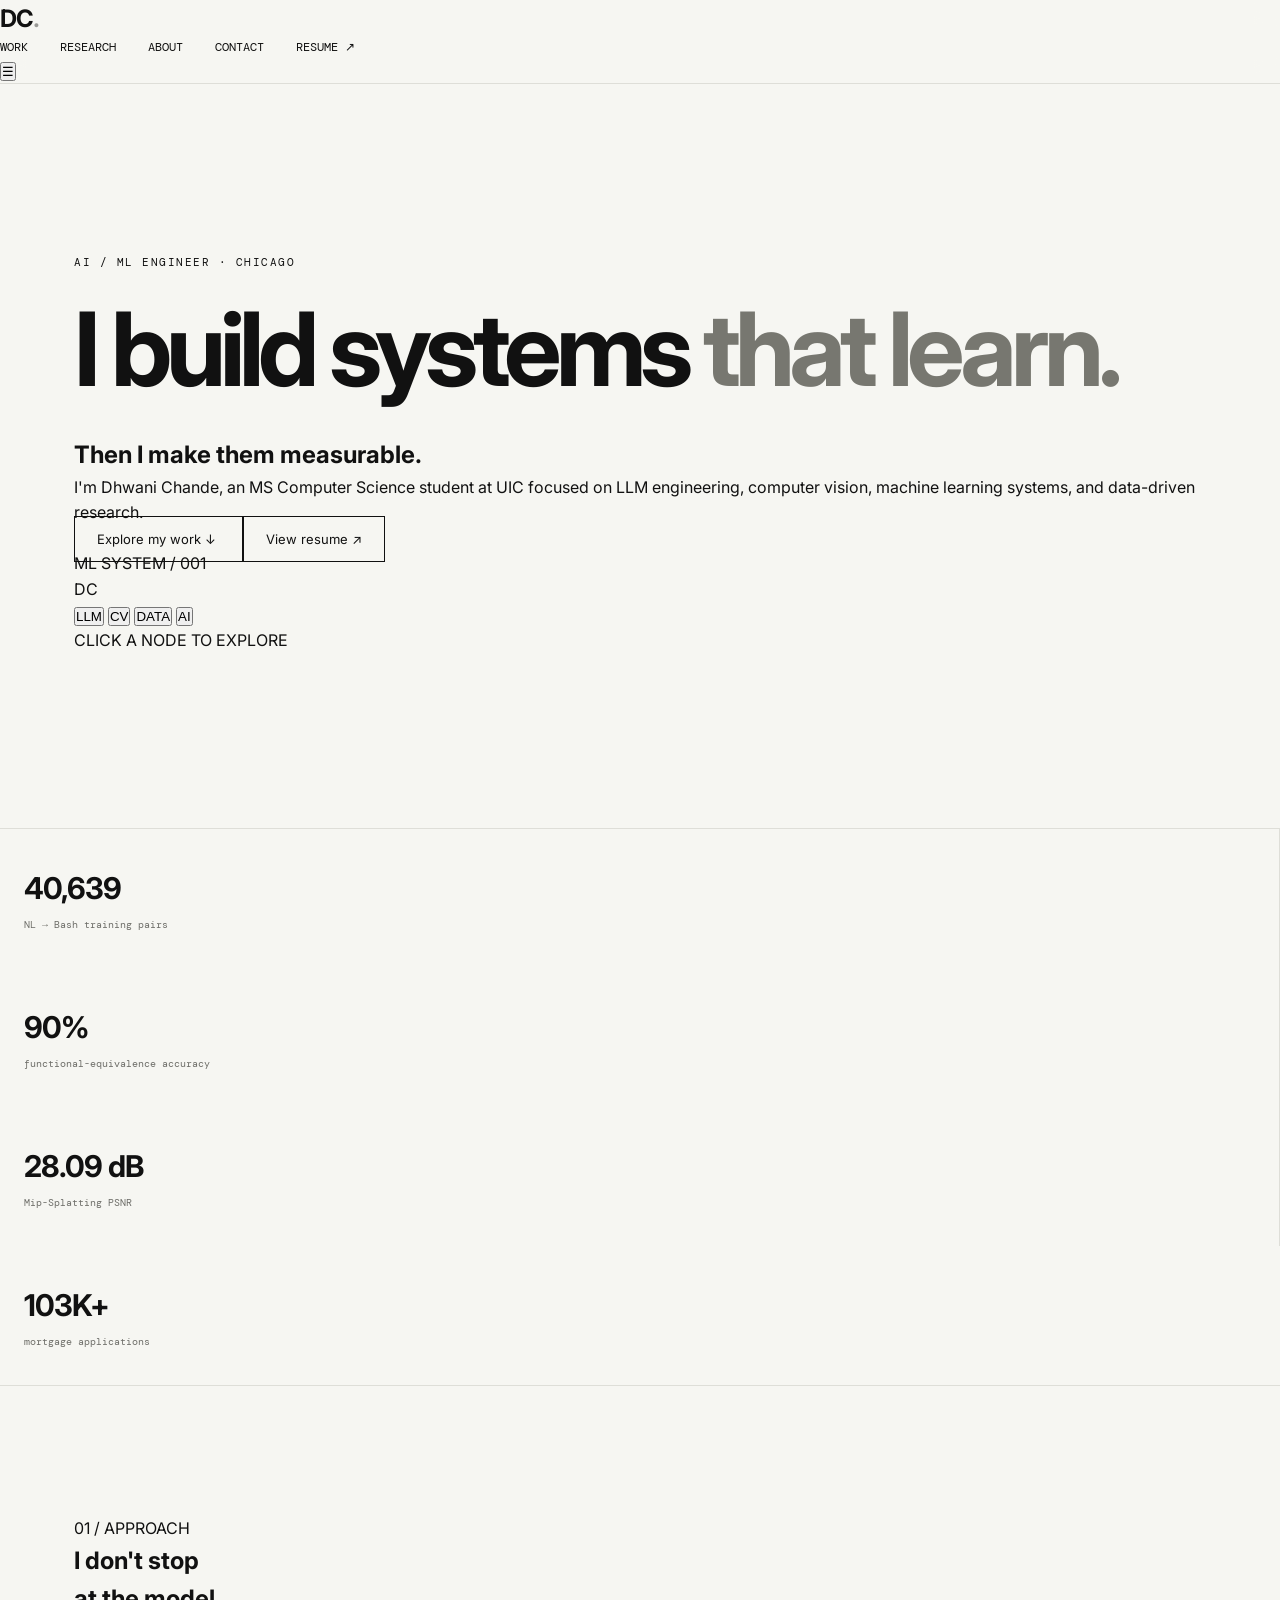
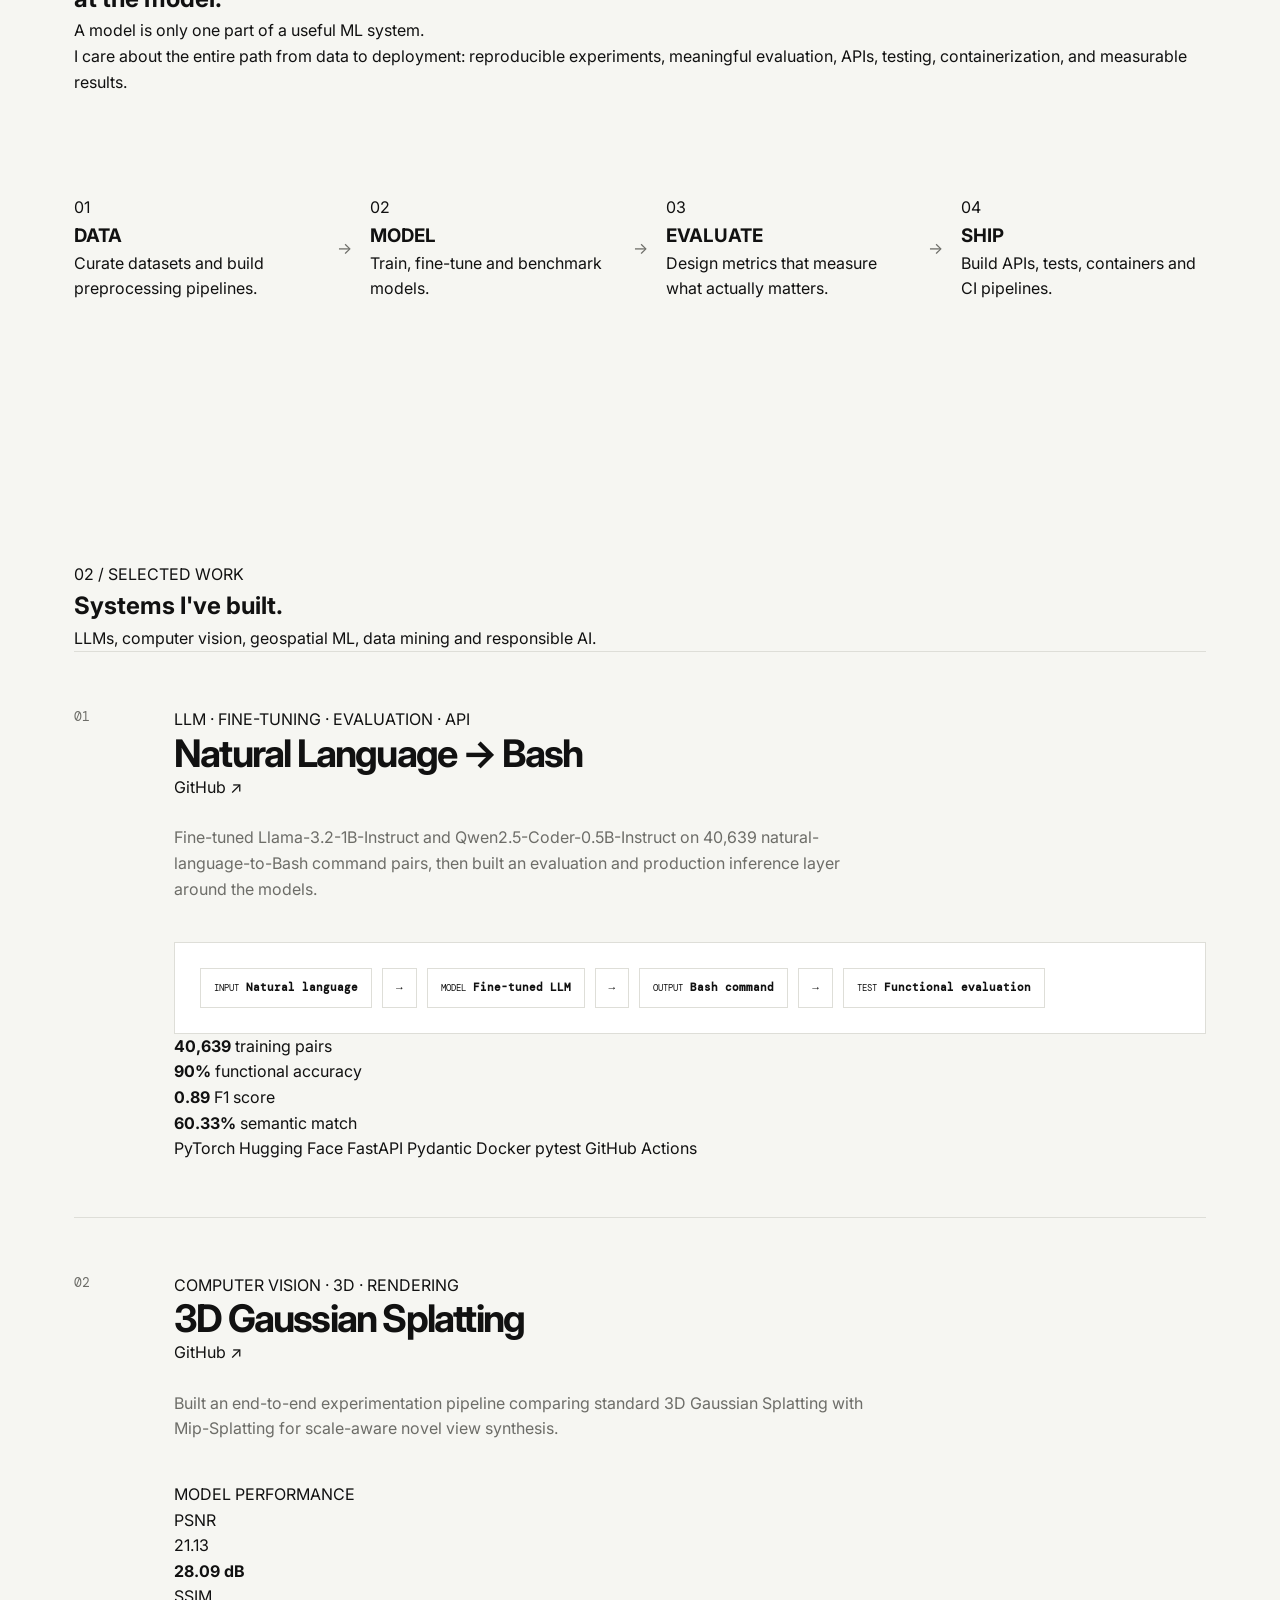
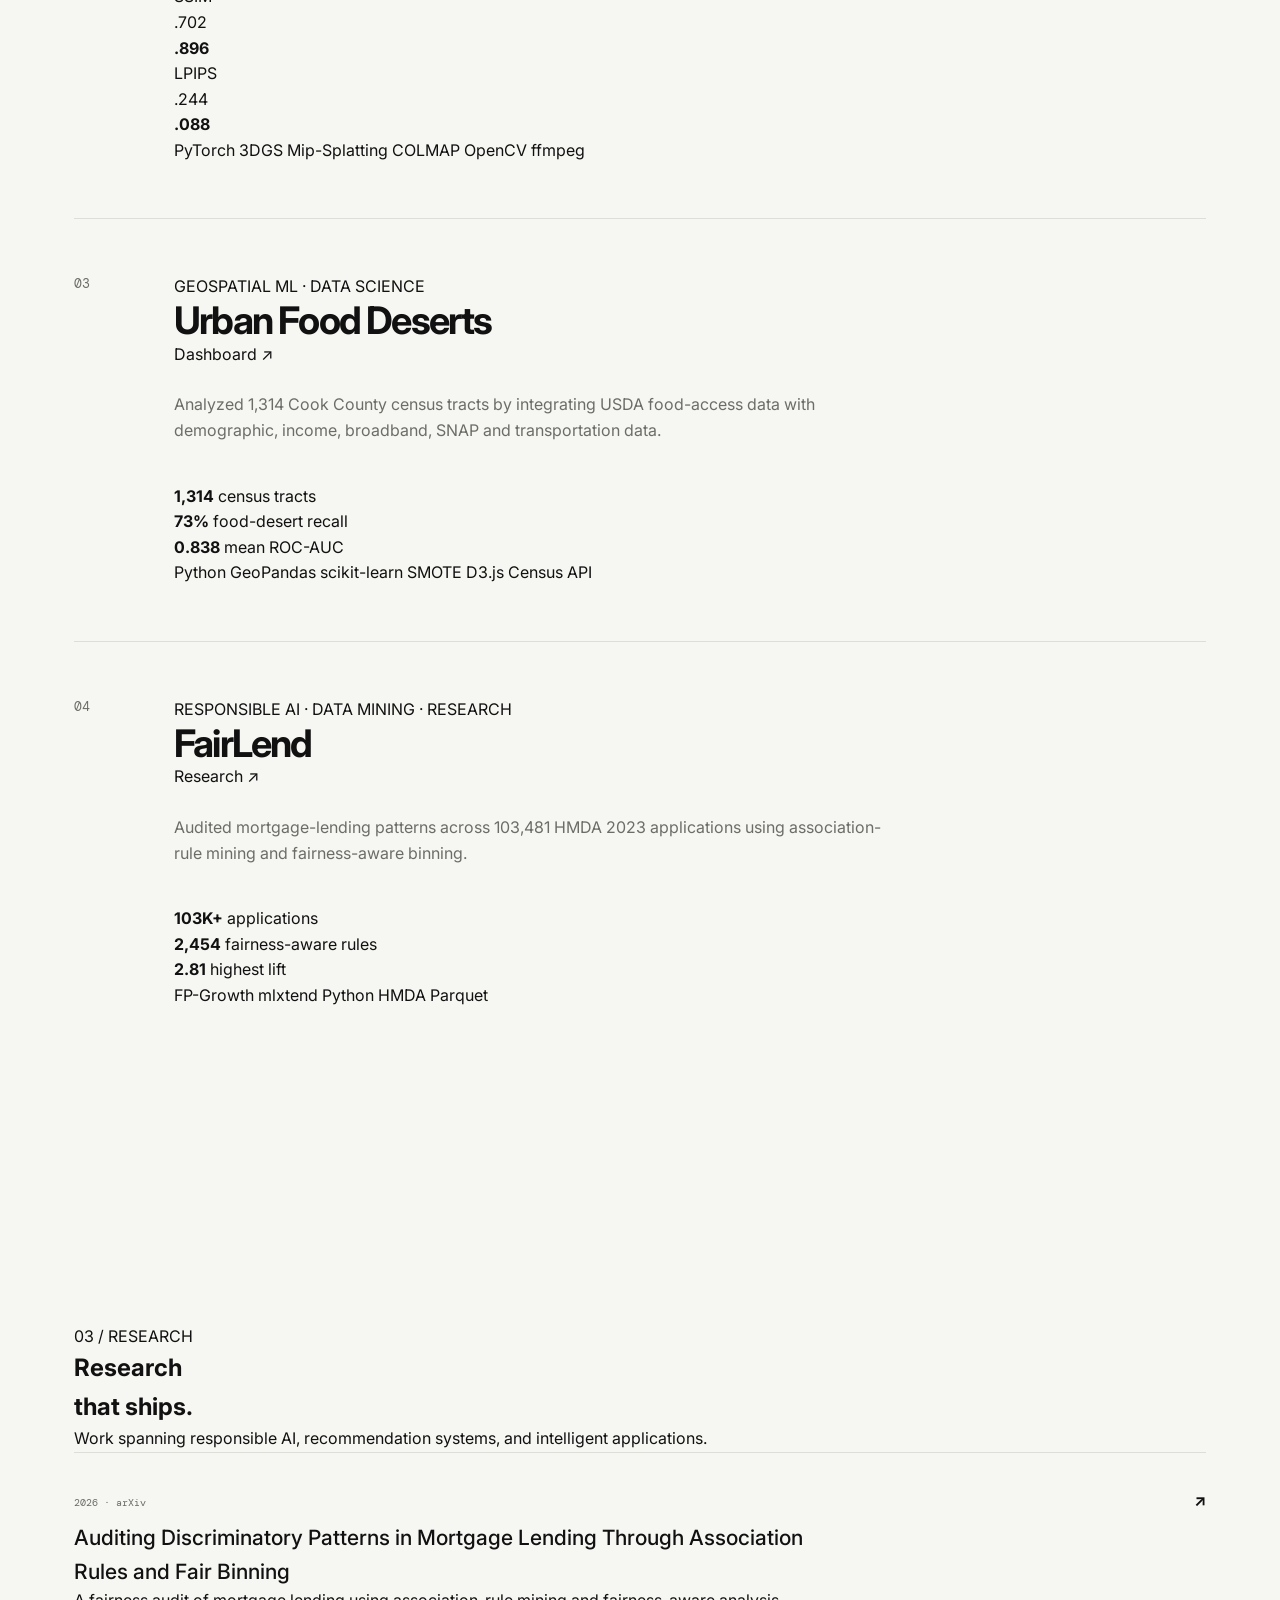
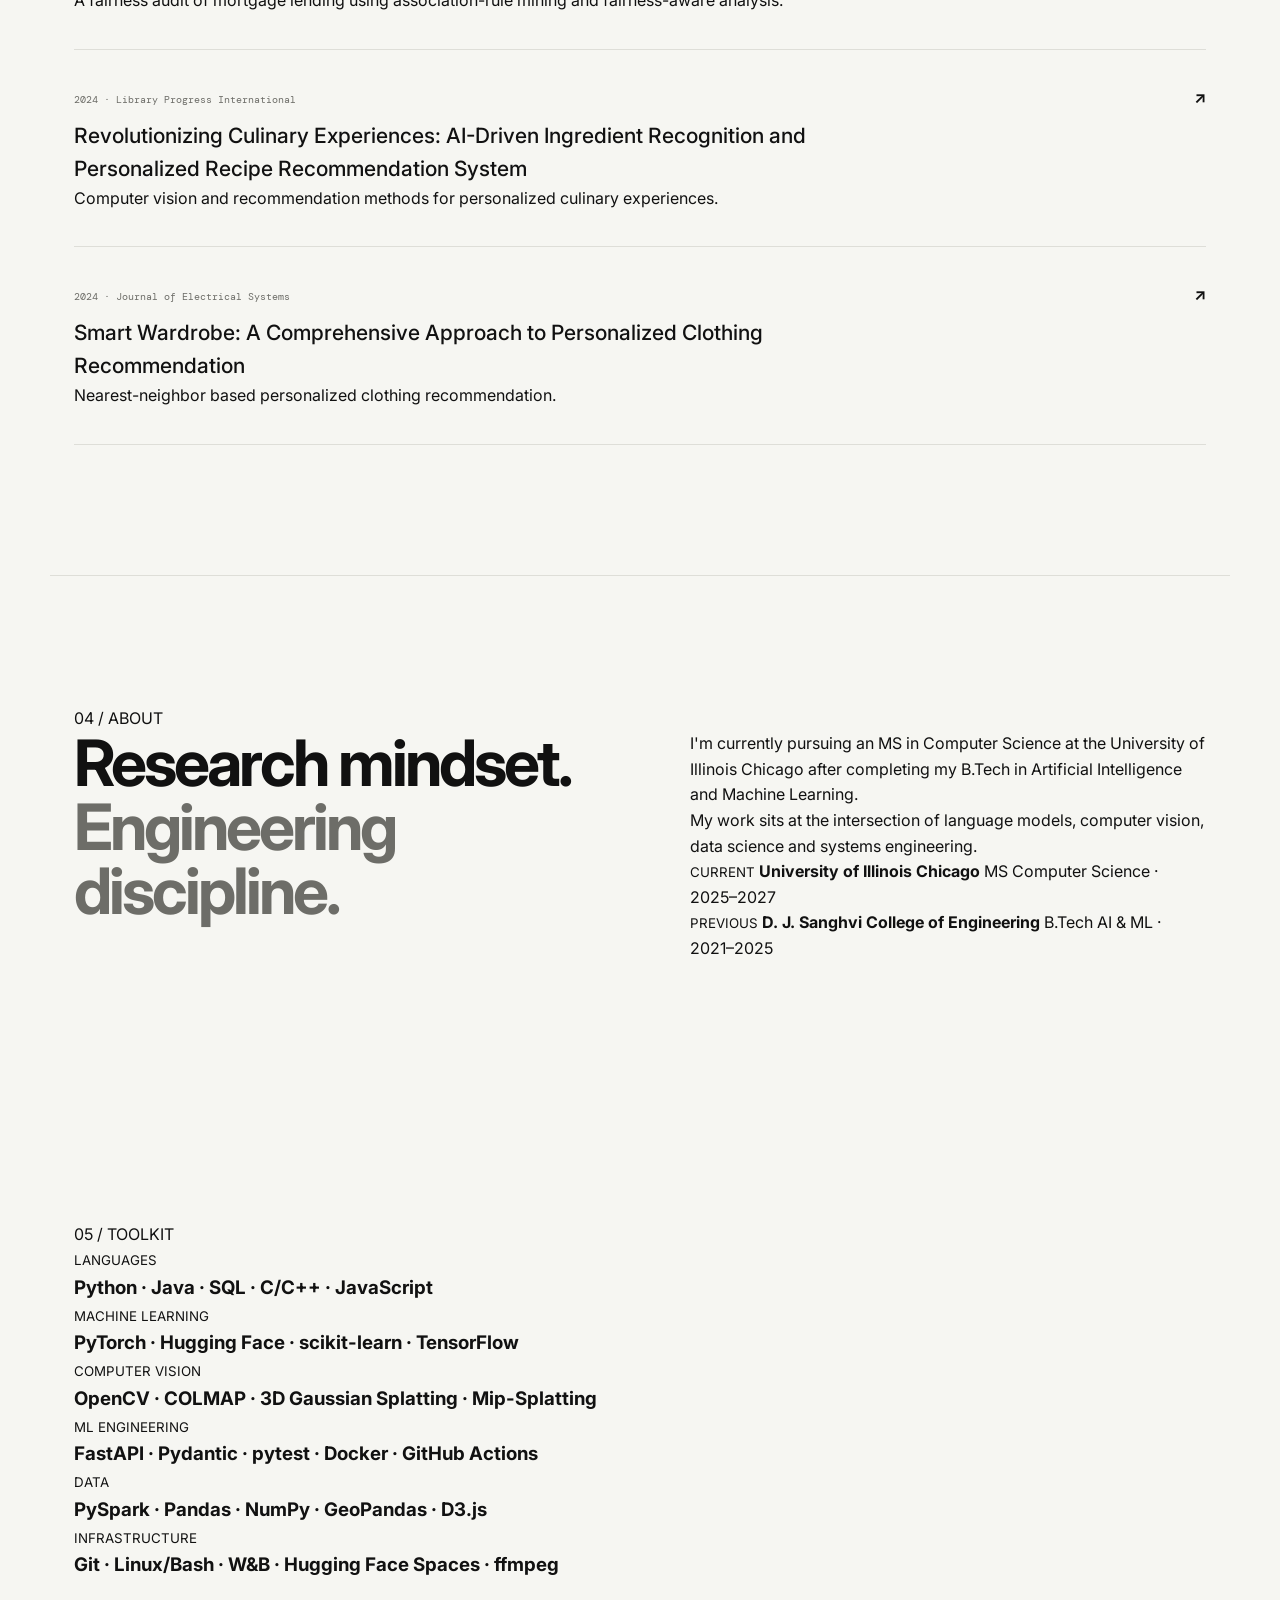
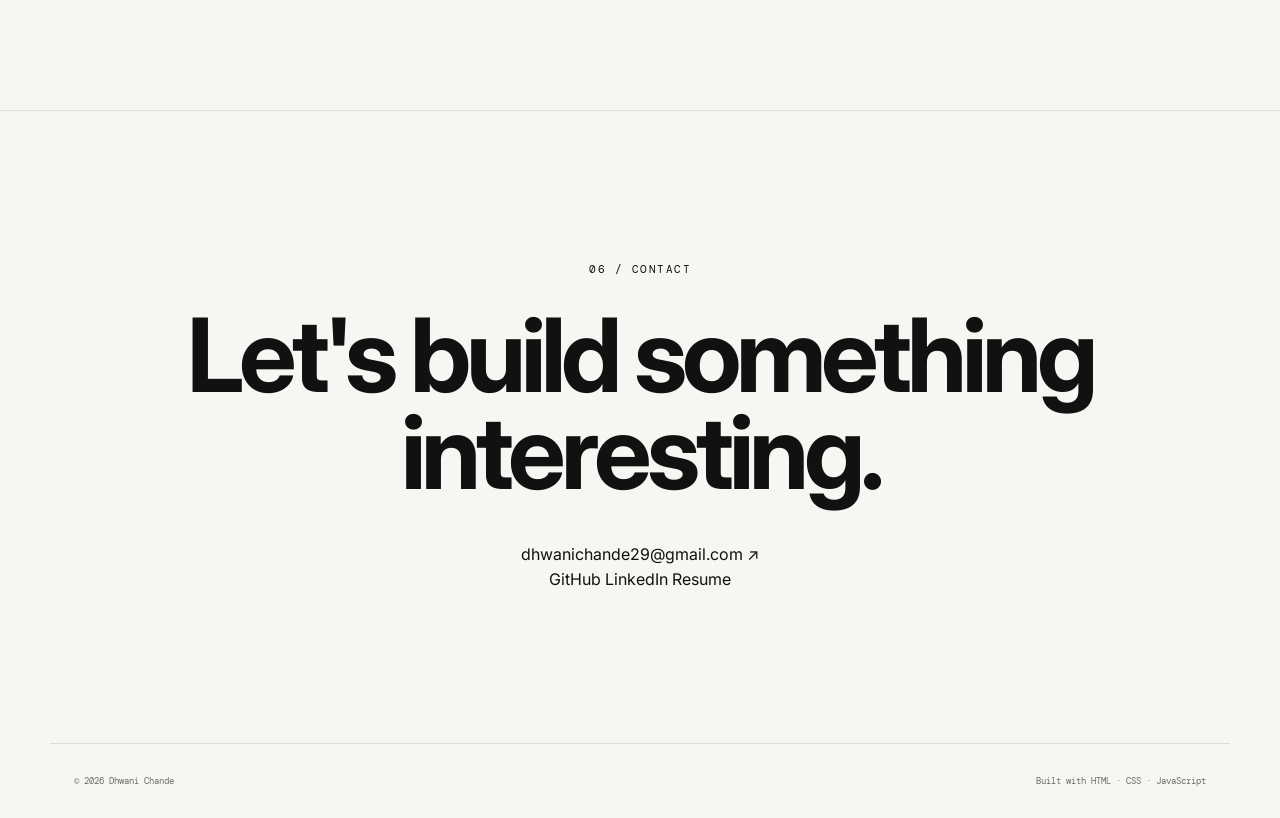
==== commit 938a0df9: "Refactor index.html for clarity and consistency Updated HTML structure and content for improved clar" ====
--- a/index.html
+++ b/index.html
@@ -2,215 +2,539 @@
 <html lang="en">
 <head>
     <meta charset="UTF-8">
-    <meta name="viewport" content="width=device-width, initial-scale=1.0">
-
-    <title>Dhwani Chande | AI/ML Engineer</title>
+    <meta
+        name="viewport"
+        content="width=device-width, initial-scale=1.0"
+    >
+
+    <title>Dhwani Chande — AI/ML Engineer</title>
+
     <meta
         name="description"
         content="Dhwani Chande — AI/ML Engineer building, evaluating, and deploying machine learning systems."
     >
 
-    <link rel="stylesheet" href="styles.css">
+    <link rel="stylesheet" href="style.css">
+
+    <link rel="preconnect" href="https://fonts.googleapis.com">
+    <link rel="preconnect" href="https://fonts.gstatic.com" crossorigin>
+
+    <link
+        href="https://fonts.googleapis.com/css2?family=DM+Mono:wght@300;400;500&family=Inter:wght@400;500;600;700&display=swap"
+        rel="stylesheet"
+    >
 </head>
 
 <body>
 
-<!-- ================= NAVBAR ================= -->
-
-<nav class="navbar">
-    <div class="nav-container">
-
-        <a href="#" class="logo">DC<span>.</span></a>
-
-        <div class="nav-links">
+<!-- =====================================================
+     NAVIGATION
+===================================================== -->
+
+<header class="navbar">
+
+    <div class="nav-inner">
+
+        <a href="#top" class="logo">
+            DC<span>.</span>
+        </a>
+
+        <nav class="nav-links">
+
             <a href="#work">Work</a>
             <a href="#research">Research</a>
             <a href="#about">About</a>
             <a href="#contact">Contact</a>
-        </div>
-
-        <button class="menu-button" id="menuButton">
+
+            <a
+                href="Dhwani_Auvnish_Chande_Resume.pdf"
+                target="_blank"
+                class="nav-resume"
+            >
+                Resume ↗
+            </a>
+
+        </nav>
+
+        <button
+            class="mobile-menu"
+            id="mobileMenu"
+            aria-label="Open menu"
+        >
             ☰
         </button>
 
     </div>
-</nav>
-
-
-<!-- ================= HERO ================= -->
+
+</header>
+
+
+<main id="top">
+
+<!-- =====================================================
+     HERO
+===================================================== -->
 
 <section class="hero">
 
-    <div class="hero-content">
-
-        <p class="eyebrow">
-            AI / ML ENGINEER · CHICAGO
+    <div class="hero-grid">
+
+        <div class="hero-main">
+
+            <div class="eyebrow">
+                AI / ML ENGINEER · CHICAGO
+            </div>
+
+            <h1>
+                I build systems
+                <span>that learn.</span>
+            </h1>
+
+            <h2>
+                Then I make them measurable.
+            </h2>
+
+            <p class="hero-copy">
+                I'm Dhwani Chande, an MS Computer Science student at UIC
+                focused on LLM engineering, computer vision, machine learning
+                systems, and data-driven research.
+            </p>
+
+            <div class="hero-actions">
+
+                <a href="#work" class="button button-dark">
+                    Explore my work
+                    <span>↓</span>
+                </a>
+
+                <a
+                    href="Dhwani_Auvnish_Chande_Resume.pdf"
+                    target="_blank"
+                    class="button button-light"
+                >
+                    View resume
+                    <span>↗</span>
+                </a>
+
+            </div>
+
+        </div>
+
+
+        <!-- Interactive system visual -->
+
+        <div class="hero-system">
+
+            <div class="system-label">
+                ML SYSTEM / 001
+            </div>
+
+            <div class="system-orbit">
+
+                <div class="orbit orbit-1"></div>
+                <div class="orbit orbit-2"></div>
+                <div class="orbit orbit-3"></div>
+
+                <div class="system-core">
+                    <span>DC</span>
+                </div>
+
+                <button
+                    class="system-node node-llm"
+                    data-target="project-bash"
+                >
+                    LLM
+                </button>
+
+                <button
+                    class="system-node node-cv"
+                    data-target="project-3d"
+                >
+                    CV
+                </button>
+
+                <button
+                    class="system-node node-data"
+                    data-target="project-food"
+                >
+                    DATA
+                </button>
+
+                <button
+                    class="system-node node-ai"
+                    data-target="project-fairlend"
+                >
+                    AI
+                </button>
+
+            </div>
+
+            <div class="system-caption">
+                <span></span>
+                CLICK A NODE TO EXPLORE
+            </div>
+
+        </div>
+
+    </div>
+
+</section>
+
+
+<!-- =====================================================
+     PROOF / METRICS
+===================================================== -->
+
+<section class="proof">
+
+    <div class="proof-inner">
+
+        <div class="proof-item">
+
+            <strong>40,639</strong>
+
+            <span>
+                NL → Bash training pairs
+            </span>
+
+        </div>
+
+
+        <div class="proof-item">
+
+            <strong>90%</strong>
+
+            <span>
+                functional-equivalence accuracy
+            </span>
+
+        </div>
+
+
+        <div class="proof-item">
+
+            <strong>28.09 dB</strong>
+
+            <span>
+                Mip-Splatting PSNR
+            </span>
+
+        </div>
+
+
+        <div class="proof-item">
+
+            <strong>103K+</strong>
+
+            <span>
+                mortgage applications
+            </span>
+
+        </div>
+
+    </div>
+
+</section>
+
+
+<!-- =====================================================
+     PHILOSOPHY
+===================================================== -->
+
+<section class="section philosophy">
+
+    <div class="section-index">
+        01 / APPROACH
+    </div>
+
+
+    <div class="philosophy-grid">
+
+        <h2>
+            I don't stop<br>
+            at the model.
+        </h2>
+
+
+        <div class="philosophy-text">
+
+            <p>
+                A model is only one part of a useful ML system.
+            </p>
+
+            <p>
+                I care about the entire path from data to deployment:
+                reproducible experiments, meaningful evaluation,
+                APIs, testing, containerization, and measurable results.
+            </p>
+
+        </div>
+
+    </div>
+
+
+    <div class="pipeline">
+
+        <div class="pipeline-item">
+
+            <span>01</span>
+
+            <h3>DATA</h3>
+
+            <p>
+                Curate datasets and build preprocessing pipelines.
+            </p>
+
+        </div>
+
+
+        <div class="pipeline-arrow">→</div>
+
+
+        <div class="pipeline-item">
+
+            <span>02</span>
+
+            <h3>MODEL</h3>
+
+            <p>
+                Train, fine-tune and benchmark models.
+            </p>
+
+        </div>
+
+
+        <div class="pipeline-arrow">→</div>
+
+
+        <div class="pipeline-item">
+
+            <span>03</span>
+
+            <h3>EVALUATE</h3>
+
+            <p>
+                Design metrics that measure what actually matters.
+            </p>
+
+        </div>
+
+
+        <div class="pipeline-arrow">→</div>
+
+
+        <div class="pipeline-item">
+
+            <span>04</span>
+
+            <h3>SHIP</h3>
+
+            <p>
+                Build APIs, tests, containers and CI pipelines.
+            </p>
+
+        </div>
+
+    </div>
+
+</section>
+
+
+<!-- =====================================================
+     PROJECTS
+===================================================== -->
+
+<section id="work" class="section work">
+
+    <div class="section-index">
+        02 / SELECTED WORK
+    </div>
+
+
+    <div class="section-title-row">
+
+        <h2>
+            Systems I've built.
+        </h2>
+
+        <p>
+            LLMs, computer vision, geospatial ML,
+            data mining and responsible AI.
         </p>
 
-        <h1>
-            I build, evaluate,<br>
-            and deploy <span>ML systems.</span>
-        </h1>
-
-        <p class="hero-description">
-            I'm Dhwani Chande, an MS Computer Science student at UIC
-            focused on LLMs, computer vision, machine learning systems,
-            and measurable model performance.
-        </p>
-
-        <div class="hero-buttons">
-            <a href="#work" class="button primary">
-                Explore my work →
-            </a>
-
-            <a href="assets/resume.pdf" class="button secondary" target="_blank">
-                Resume ↗
-            </a>
-        </div>
-
-    </div>
-
-</section>
-
-
-<!-- ================= PROOF ================= -->
-
-<section class="proof">
-
-    <div class="proof-grid">
-
-        <div class="proof-item">
-            <strong>40,639</strong>
-            <span>LLM training pairs</span>
-        </div>
-
-        <div class="proof-item">
-            <strong>90%</strong>
-            <span>functional-equivalence accuracy</span>
-        </div>
-
-        <div class="proof-item">
-            <strong>28.09 dB</strong>
-            <span>best PSNR achieved</span>
-        </div>
-
-        <div class="proof-item">
-            <strong>103K+</strong>
-            <span>mortgage applications analyzed</span>
-        </div>
-
-    </div>
-
-</section>
-
-
-<!-- ================= INTRO ================= -->
-
-<section class="intro section">
-
-    <div class="section-label">
-        01 / APPROACH
-    </div>
-
-    <div class="intro-content">
-
-        <h2>
-            I don't stop at<br>
-            training the model.
-        </h2>
-
-        <p>
-            My projects span the full ML lifecycle — from data preparation
-            and model training to evaluation, API development, testing,
-            containerization, and reproducible experimentation.
-        </p>
-
-    </div>
-
-
-    <div class="pipeline">
-
-        <div class="pipeline-step">
-            <span>01</span>
-            <h3>Data</h3>
-            <p>Build datasets and preprocessing pipelines.</p>
-        </div>
-
-        <div class="pipeline-arrow">→</div>
-
-        <div class="pipeline-step">
-            <span>02</span>
-            <h3>Model</h3>
-            <p>Train, fine-tune and benchmark models.</p>
-        </div>
-
-        <div class="pipeline-arrow">→</div>
-
-        <div class="pipeline-step">
-            <span>03</span>
-            <h3>Evaluate</h3>
-            <p>Measure performance with meaningful metrics.</p>
-        </div>
-
-        <div class="pipeline-arrow">→</div>
-
-        <div class="pipeline-step">
-            <span>04</span>
-            <h3>Engineer</h3>
-            <p>Build APIs, tests, containers and CI.</p>
-        </div>
-
-    </div>
-
-</section>
-
-
-<!-- ================= WORK ================= -->
-
-<section id="work" class="section work">
-
-    <div class="section-label">
-        02 / SELECTED WORK
-    </div>
-
-    <div class="section-heading">
-        <h2>Systems I've built.</h2>
-
-        <p>
-            A mix of language models, computer vision, geospatial ML,
-            and responsible AI research.
-        </p>
-    </div>
-
-
-    <!-- PROJECT 1 -->
-
-    <article class="project featured">
+    </div>
+
+
+    <!-- ================= PROJECT 01 ================= -->
+
+    <article
+        class="project project-featured"
+        id="project-bash"
+    >
 
         <div class="project-number">
             01
         </div>
 
-        <div class="project-content">
-
-            <div class="project-top">
-
-                <div>
-
-                    <p class="project-category">
-                        LLM · EVALUATION · ML SYSTEMS
-                    </p>
+
+        <div class="project-body">
+
+            <div class="project-heading">
+
+                <div>
+
+                    <div class="project-type">
+                        LLM · FINE-TUNING · EVALUATION · API
+                    </div>
 
                     <h3>
-                        Natural Language → Bash
+                        Natural Language
+                        <span>→ Bash</span>
                     </h3>
 
                 </div>
 
+
+                <div class="project-links">
+
+                    <a
+                        href="https://github.com/"
+                        target="_blank"
+                    >
+                        GitHub ↗
+                    </a>
+
+                </div>
+
+            </div>
+
+
+            <p class="project-description">
+                Fine-tuned Llama-3.2-1B-Instruct and Qwen2.5-Coder-0.5B-Instruct
+                on 40,639 natural-language-to-Bash command pairs, then built
+                an evaluation and production inference layer around the models.
+            </p>
+
+
+            <!-- Architecture -->
+
+            <div class="architecture">
+
+                <div class="architecture-node">
+                    <small>INPUT</small>
+                    <strong>
+                        Natural language
+                    </strong>
+                </div>
+
+                <div class="architecture-arrow">→</div>
+
+                <div class="architecture-node active">
+                    <small>MODEL</small>
+                    <strong>
+                        Fine-tuned LLM
+                    </strong>
+                </div>
+
+                <div class="architecture-arrow">→</div>
+
+                <div class="architecture-node">
+                    <small>OUTPUT</small>
+                    <strong>
+                        Bash command
+                    </strong>
+                </div>
+
+                <div class="architecture-arrow">→</div>
+
+                <div class="architecture-node">
+                    <small>TEST</small>
+                    <strong>
+                        Functional evaluation
+                    </strong>
+                </div>
+
+            </div>
+
+
+            <!-- Metrics -->
+
+            <div class="project-metrics">
+
+                <div>
+                    <strong>40,639</strong>
+                    <span>training pairs</span>
+                </div>
+
+                <div>
+                    <strong>90%</strong>
+                    <span>functional accuracy</span>
+                </div>
+
+                <div>
+                    <strong>0.89</strong>
+                    <span>F1 score</span>
+                </div>
+
+                <div>
+                    <strong>60.33%</strong>
+                    <span>semantic match</span>
+                </div>
+
+            </div>
+
+
+            <div class="tech-list">
+
+                <span>PyTorch</span>
+                <span>Hugging Face</span>
+                <span>FastAPI</span>
+                <span>Pydantic</span>
+                <span>Docker</span>
+                <span>pytest</span>
+                <span>GitHub Actions</span>
+
+            </div>
+
+        </div>
+
+    </article>
+
+
+    <!-- ================= PROJECT 02 ================= -->
+
+    <article
+        class="project"
+        id="project-3d"
+    >
+
+        <div class="project-number">
+            02
+        </div>
+
+
+        <div class="project-body">
+
+            <div class="project-heading">
+
+                <div>
+
+                    <div class="project-type">
+                        COMPUTER VISION · 3D · RENDERING
+                    </div>
+
+                    <h3>
+                        3D Gaussian
+                        <span>Splatting</span>
+                    </h3>
+
+                </div>
+
+
                 <a
-                    href="#"
-                    class="project-link"
+                    href="https://github.com/"
                     target="_blank"
+                    class="project-external"
                 >
                     GitHub ↗
                 </a>
@@ -219,145 +543,114 @@
 
 
             <p class="project-description">
-                Fine-tuned compact language models to translate natural
-                language instructions into executable Bash commands,
-                then built an evaluation and inference system around them.
+                Built an end-to-end experimentation pipeline comparing
+                standard 3D Gaussian Splatting with Mip-Splatting for
+                scale-aware novel view synthesis.
             </p>
 
 
-            <div class="architecture">
-
-                <div>User instruction</div>
-                <span>→</span>
-                <div>Fine-tuned LLM</div>
-                <span>→</span>
-                <div>Bash command</div>
-                <span>→</span>
-                <div>Evaluation</div>
-
-            </div>
-
-
-            <div class="metrics">
-
-                <div>
-                    <strong>40,639</strong>
-                    <span>training pairs</span>
-                </div>
-
-                <div>
-                    <strong>90%</strong>
-                    <span>accuracy</span>
-                </div>
-
-                <div>
-                    <strong>0.89</strong>
-                    <span>F1</span>
-                </div>
-
-                <div>
-                    <strong>60.33%</strong>
-                    <span>semantic match</span>
-                </div>
-
-            </div>
-
-
-            <div class="tags">
+            <div class="model-comparison">
+
+                <div class="comparison-label">
+                    MODEL PERFORMANCE
+                </div>
+
+
+                <div class="comparison-row">
+
+                    <div class="comparison-name">
+                        PSNR
+                    </div>
+
+                    <div class="comparison-values">
+
+                        <span>
+                            21.13
+                        </span>
+
+                        <div class="comparison-line">
+                            <div
+                                class="comparison-progress"
+                                style="width: 70%"
+                            ></div>
+                        </div>
+
+                        <strong>
+                            28.09 dB
+                        </strong>
+
+                    </div>
+
+                </div>
+
+
+                <div class="comparison-row">
+
+                    <div class="comparison-name">
+                        SSIM
+                    </div>
+
+                    <div class="comparison-values">
+
+                        <span>
+                            .702
+                        </span>
+
+                        <div class="comparison-line">
+                            <div
+                                class="comparison-progress"
+                                style="width: 82%"
+                            ></div>
+                        </div>
+
+                        <strong>
+                            .896
+                        </strong>
+
+                    </div>
+
+                </div>
+
+
+                <div class="comparison-row">
+
+                    <div class="comparison-name">
+                        LPIPS
+                    </div>
+
+                    <div class="comparison-values">
+
+                        <span>
+                            .244
+                        </span>
+
+                        <div class="comparison-line">
+                            <div
+                                class="comparison-progress"
+                                style="width: 36%"
+                            ></div>
+                        </div>
+
+                        <strong>
+                            .088
+                        </strong>
+
+                    </div>
+
+                </div>
+
+            </div>
+
+
+            <div class="tech-list">
+
                 <span>PyTorch</span>
-                <span>Hugging Face</span>
-                <span>FastAPI</span>
-                <span>Docker</span>
-                <span>pytest</span>
-                <span>GitHub Actions</span>
-            </div>
-
-        </div>
-
-    </article>
-
-
-    <!-- PROJECT 2 -->
-
-    <article class="project">
-
-        <div class="project-number">
-            02
-        </div>
-
-        <div class="project-content">
-
-            <div class="project-top">
-
-                <div>
-
-                    <p class="project-category">
-                        COMPUTER VISION · 3D
-                    </p>
-
-                    <h3>
-                        3D Gaussian Splatting
-                    </h3>
-
-                </div>
-
-                <a href="#" class="project-link">
-                    GitHub ↗
-                </a>
-
-            </div>
-
-
-            <p class="project-description">
-                Built an end-to-end pipeline for novel view synthesis,
-                comparing standard 3D Gaussian Splatting with
-                scale-aware Mip-Splatting.
-            </p>
-
-
-            <div class="comparison">
-
-                <div class="comparison-item">
-                    <span>PSNR</span>
-
-                    <div class="bar">
-                        <div class="bar-fill" style="width: 75%"></div>
-                    </div>
-
-                    <strong>21.13 → 28.09 dB</strong>
-                </div>
-
-
-                <div class="comparison-item">
-                    <span>SSIM</span>
-
-                    <div class="bar">
-                        <div class="bar-fill" style="width: 90%"></div>
-                    </div>
-
-                    <strong>0.702 → 0.896</strong>
-                </div>
-
-
-                <div class="comparison-item">
-                    <span>LPIPS</span>
-
-                    <div class="bar">
-                        <div class="bar-fill" style="width: 36%"></div>
-                    </div>
-
-                    <strong>0.244 → 0.088</strong>
-                </div>
-
-            </div>
-
-
-            <div class="tags">
-                <span>PyTorch</span>
+                <span>3DGS</span>
+                <span>Mip-Splatting</span>
                 <span>COLMAP</span>
                 <span>OpenCV</span>
-                <span>Mip-Splatting</span>
                 <span>ffmpeg</span>
+
             </div>
 
         </div>
@@ -365,31 +658,40 @@
     </article>
 
 
-    <!-- PROJECT 3 -->
-
-    <article class="project">
+    <!-- ================= PROJECT 03 ================= -->
+
+    <article
+        class="project project-split"
+        id="project-food"
+    >
 
         <div class="project-number">
             03
         </div>
 
-        <div class="project-content">
-
-            <div class="project-top">
-
-                <div>
-
-                    <p class="project-category">
+
+        <div class="project-body">
+
+            <div class="project-heading">
+
+                <div>
+
+                    <div class="project-type">
                         GEOSPATIAL ML · DATA SCIENCE
-                    </p>
+                    </div>
 
                     <h3>
-                        Urban Food Desert Analysis
+                        Urban Food
+                        <span>Deserts</span>
                     </h3>
 
                 </div>
 
-                <a href="#" class="project-link">
+
+                <a
+                    href="#"
+                    class="project-external"
+                >
                     Dashboard ↗
                 </a>
 
@@ -397,38 +699,58 @@
 
 
             <p class="project-description">
-                Analyzed 1,314 Cook County census tracts using food-access,
-                demographic, income, broadband, transportation and SNAP data
-                to study food-desert risk.
+                Analyzed 1,314 Cook County census tracts by integrating
+                USDA food-access data with demographic, income,
+                broadband, SNAP and transportation data.
             </p>
 
 
-            <div class="metrics three">
-
-                <div>
+            <div class="stat-grid">
+
+                <div>
+
                     <strong>1,314</strong>
-                    <span>census tracts</span>
-                </div>
-
-                <div>
+
+                    <span>
+                        census tracts
+                    </span>
+
+                </div>
+
+
+                <div>
+
                     <strong>73%</strong>
-                    <span>food-desert recall</span>
-                </div>
-
-                <div>
+
+                    <span>
+                        food-desert recall
+                    </span>
+
+                </div>
+
+
+                <div>
+
                     <strong>0.838</strong>
-                    <span>mean ROC-AUC</span>
-                </div>
-
-            </div>
-
-
-            <div class="tags">
+
+                    <span>
+                        mean ROC-AUC
+                    </span>
+
+                </div>
+
+            </div>
+
+
+            <div class="tech-list">
+
                 <span>Python</span>
                 <span>GeoPandas</span>
                 <span>scikit-learn</span>
+                <span>SMOTE</span>
                 <span>D3.js</span>
-                <span>SMOTE</span>
+                <span>Census API</span>
+
             </div>
 
         </div>
@@ -436,23 +758,27 @@
     </article>
 
 
-    <!-- PROJECT 4 -->
-
-    <article class="project">
+    <!-- ================= PROJECT 04 ================= -->
+
+    <article
+        class="project project-split"
+        id="project-fairlend"
+    >
 
         <div class="project-number">
             04
         </div>
 
-        <div class="project-content">
-
-            <div class="project-top">
-
-                <div>
-
-                    <p class="project-category">
-                        RESPONSIBLE AI · DATA MINING
-                    </p>
+
+        <div class="project-body">
+
+            <div class="project-heading">
+
+                <div>
+
+                    <div class="project-type">
+                        RESPONSIBLE AI · DATA MINING · RESEARCH
+                    </div>
 
                     <h3>
                         FairLend
@@ -460,8 +786,12 @@
 
                 </div>
 
-                <a href="#" class="project-link">
-                    Paper ↗
+
+                <a
+                    href="#research"
+                    class="project-external"
+                >
+                    Research ↗
                 </a>
 
             </div>
@@ -469,37 +799,56 @@
 
             <p class="project-description">
                 Audited mortgage-lending patterns across 103,481 HMDA
-                applications using association-rule mining and fairness-aware
-                analysis.
+                2023 applications using association-rule mining and
+                fairness-aware binning.
             </p>
 
 
-            <div class="metrics three">
-
-                <div>
+            <div class="stat-grid">
+
+                <div>
+
                     <strong>103K+</strong>
-                    <span>applications</span>
-                </div>
-
-                <div>
+
+                    <span>
+                        applications
+                    </span>
+
+                </div>
+
+
+                <div>
+
                     <strong>2,454</strong>
-                    <span>fair rules</span>
-                </div>
-
-                <div>
+
+                    <span>
+                        fairness-aware rules
+                    </span>
+
+                </div>
+
+
+                <div>
+
                     <strong>2.81</strong>
-                    <span>highest lift</span>
-                </div>
-
-            </div>
-
-
-            <div class="tags">
+
+                    <span>
+                        highest lift
+                    </span>
+
+                </div>
+
+            </div>
+
+
+            <div class="tech-list">
+
                 <span>FP-Growth</span>
                 <span>mlxtend</span>
-                <span>Fairness</span>
+                <span>Python</span>
                 <span>HMDA</span>
-                <span>Python</span>
+                <span>Parquet</span>
+
             </div>
 
         </div>
@@ -509,24 +858,27 @@
 </section>
 
 
-<!-- ================= RESEARCH ================= -->
+<!-- =====================================================
+     RESEARCH
+===================================================== -->
 
 <section id="research" class="section research">
 
-    <div class="section-label">
+    <div class="section-index">
         03 / RESEARCH
     </div>
 
-    <div class="section-heading">
+
+    <div class="section-title-row">
 
         <h2>
-            From experiments<br>
-            to research.
+            Research<br>
+            that ships.
         </h2>
 
         <p>
-            Research work spanning responsible AI, recommendation systems,
-            and intelligent computer vision applications.
+            Work spanning responsible AI, recommendation systems,
+            and intelligent applications.
         </p>
 
     </div>
@@ -534,50 +886,94 @@
 
     <div class="research-list">
 
-        <a href="#" class="research-item">
+
+        <a
+            href="#"
+            class="research-item"
+        >
 
             <div>
-                <span>2026 · arXiv</span>
+
+                <span>
+                    2026 · arXiv
+                </span>
 
                 <h3>
                     Auditing Discriminatory Patterns in Mortgage Lending
                     Through Association Rules and Fair Binning
                 </h3>
-            </div>
-
-            <span class="arrow">↗</span>
+
+                <p>
+                    A fairness audit of mortgage lending using
+                    association-rule mining and fairness-aware analysis.
+                </p>
+
+            </div>
+
+            <strong>
+                ↗
+            </strong>
 
         </a>
 
 
-        <a href="#" class="research-item">
+        <a
+            href="#"
+            class="research-item"
+        >
 
             <div>
-                <span>2024 · Library Progress International</span>
+
+                <span>
+                    2024 · Library Progress International
+                </span>
 
                 <h3>
+                    Revolutionizing Culinary Experiences:
                     AI-Driven Ingredient Recognition and Personalized
                     Recipe Recommendation System
                 </h3>
-            </div>
-
-            <span class="arrow">↗</span>
+
+                <p>
+                    Computer vision and recommendation methods
+                    for personalized culinary experiences.
+                </p>
+
+            </div>
+
+            <strong>
+                ↗
+            </strong>
 
         </a>
 
 
-        <a href="#" class="research-item">
+        <a
+            href="#"
+            class="research-item"
+        >
 
             <div>
-                <span>2024 · Journal of Electrical Systems</span>
+
+                <span>
+                    2024 · Journal of Electrical Systems
+                </span>
 
                 <h3>
-                    Smart Wardrobe: Personalized Clothing Recommendation
-                    Using Nearest Neighbor Models
+                    Smart Wardrobe: A Comprehensive Approach to
+                    Personalized Clothing Recommendation
                 </h3>
-            </div>
-
-            <span class="arrow">↗</span>
+
+                <p>
+                    Nearest-neighbor based personalized clothing
+                    recommendation.
+                </p>
+
+            </div>
+
+            <strong>
+                ↗
+            </strong>
 
         </a>
 
@@ -586,49 +982,78 @@
 </section>
 
 
-<!-- ================= ABOUT ================= -->
+<!-- =====================================================
+     ABOUT
+===================================================== -->
 
 <section id="about" class="section about">
 
-    <div class="section-label">
+    <div class="section-index">
         04 / ABOUT
     </div>
 
+
     <div class="about-grid">
 
         <div>
 
             <h2>
-                Building at the intersection of
-                <span>research and engineering.</span>
+                Research mindset.
+                <span>Engineering discipline.</span>
             </h2>
 
         </div>
 
 
-        <div class="about-text">
+        <div class="about-content">
 
             <p>
-                I'm currently pursuing an MS in Computer Science at the
-                University of Illinois Chicago, with a focus on machine
-                learning, language processing, computer vision, and data.
+                I'm currently pursuing an MS in Computer Science
+                at the University of Illinois Chicago after completing
+                my B.Tech in Artificial Intelligence and Machine Learning.
             </p>
 
+
             <p>
-                I enjoy taking an ML problem from an experiment on a
-                notebook to something reproducible, testable and usable.
+                My work sits at the intersection of language models,
+                computer vision, data science and systems engineering.
             </p>
 
 
-            <div class="education">
-
-                <strong>
-                    University of Illinois Chicago
-                </strong>
-
-                <span>
-                    MS Computer Science · 2025–2027
-                </span>
+            <div class="education-card">
+
+                <div>
+
+                    <small>
+                        CURRENT
+                    </small>
+
+                    <strong>
+                        University of Illinois Chicago
+                    </strong>
+
+                    <span>
+                        MS Computer Science · 2025–2027
+                    </span>
+
+                </div>
+
+
+                <div>
+
+                    <small>
+                        PREVIOUS
+                    </small>
+
+                    <strong>
+                        D. J. Sanghvi College of Engineering
+                    </strong>
+
+                    <span>
+                        B.Tech AI & ML · 2021–2025
+                    </span>
+
+                </div>
 
             </div>
 
@@ -639,44 +1064,95 @@
 </section>
 
 
-<!-- ================= SKILLS ================= -->
-
-<section class="section skills">
-
-    <div class="section-label">
+<!-- =====================================================
+     TOOLKIT
+===================================================== -->
+
+<section class="section toolkit">
+
+    <div class="section-index">
         05 / TOOLKIT
     </div>
 
-    <div class="skills-grid">
-
-        <div>
-            <h3>Languages</h3>
-            <p>Python · Java · SQL · C/C++ · JavaScript</p>
-        </div>
-
-        <div>
-            <h3>Machine Learning</h3>
-            <p>PyTorch · Hugging Face · scikit-learn · TensorFlow</p>
-        </div>
-
-        <div>
-            <h3>Computer Vision</h3>
-            <p>OpenCV · COLMAP · 3D Gaussian Splatting</p>
-        </div>
-
-        <div>
-            <h3>Backend & Testing</h3>
-            <p>FastAPI · REST APIs · Pydantic · pytest · Docker</p>
-        </div>
-
-        <div>
-            <h3>Data</h3>
-            <p>PySpark · NumPy · Pandas · GeoPandas · D3.js</p>
-        </div>
-
-        <div>
-            <h3>Developer Tools</h3>
-            <p>Git · GitHub Actions · Linux · W&B · Hugging Face Spaces</p>
+
+    <div class="toolkit-grid">
+
+
+        <div class="tool-group">
+
+            <small>
+                LANGUAGES
+            </small>
+
+            <h3>
+                Python · Java · SQL · C/C++ · JavaScript
+            </h3>
+
+        </div>
+
+
+        <div class="tool-group">
+
+            <small>
+                MACHINE LEARNING
+            </small>
+
+            <h3>
+                PyTorch · Hugging Face · scikit-learn · TensorFlow
+            </h3>
+
+        </div>
+
+
+        <div class="tool-group">
+
+            <small>
+                COMPUTER VISION
+            </small>
+
+            <h3>
+                OpenCV · COLMAP · 3D Gaussian Splatting · Mip-Splatting
+            </h3>
+
+        </div>
+
+
+        <div class="tool-group">
+
+            <small>
+                ML ENGINEERING
+            </small>
+
+            <h3>
+                FastAPI · Pydantic · pytest · Docker · GitHub Actions
+            </h3>
+
+        </div>
+
+
+        <div class="tool-group">
+
+            <small>
+                DATA
+            </small>
+
+            <h3>
+                PySpark · Pandas · NumPy · GeoPandas · D3.js
+            </h3>
+
+        </div>
+
+
+        <div class="tool-group">
+
+            <small>
+                INFRASTRUCTURE
+            </small>
+
+            <h3>
+                Git · Linux/Bash · W&B · Hugging Face Spaces · ffmpeg
+            </h3>
+
         </div>
 
     </div>
@@ -684,43 +1160,68 @@
 </section>
 
 
-<!-- ================= CONTACT ================= -->
+<!-- =====================================================
+     CONTACT
+===================================================== -->
 
 <section id="contact" class="contact">
 
-    <p class="eyebrow">
-        LET'S BUILD SOMETHING
-    </p>
-
-    <h2>
-        Have an interesting<br>
-        ML problem?
-    </h2>
-
-    <a
-        href="mailto:dhwanichande29@gmail.com"
-        class="contact-email"
-    >
-        dhwanichande29@gmail.com →
-    </a>
-
-
-    <div class="socials">
-
-        <a href="https://github.com/dhwani-chande" target="_blank">
-            GitHub
+    <div class="contact-inner">
+
+        <div class="eyebrow">
+            06 / CONTACT
+        </div>
+
+        <h2>
+            Let's build something
+            <span>interesting.</span>
+        </h2>
+
+
+        <a
+            href="mailto:dhwanichande29@gmail.com"
+            class="email-link"
+        >
+            dhwanichande29@gmail.com
+            <span>↗</span>
         </a>
 
-        <a href="#" target="_blank">
-            LinkedIn
-        </a>
+
+        <div class="contact-links">
+
+            <a
+                href="https://github.com/Dhwani-Chande"
+                target="_blank"
+            >
+                GitHub
+            </a>
+
+            <a
+                href="https://www.linkedin.com/"
+                target="_blank"
+            >
+                LinkedIn
+            </a>
+
+            <a
+                href="Dhwani_Auvnish_Chande_Resume.pdf"
+                target="_blank"
+            >
+                Resume
+            </a>
+
+        </div>
 
     </div>
 
 </section>
 
-
-<!-- ================= FOOTER ================= -->
+</main>
+
+
+<!-- =====================================================
+     FOOTER
+===================================================== -->
 
 <footer>
 
--- a/style.css
+++ b/style.css
@@ -0,0 +1,915 @@
+@import url('https://fonts.googleapis.com/css2?family=DM+Mono:wght@300;400;500&family=Inter:wght@400;500;600;700&display=swap');
+
+
+:root {
+    --background: #f6f6f2;
+    --surface: #ffffff;
+    --text: #111111;
+    --muted: #6d6d68;
+    --border: #deded8;
+    --accent: #111111;
+
+    --max-width: 1180px;
+}
+
+
+* {
+    margin: 0;
+    padding: 0;
+    box-sizing: border-box;
+}
+
+
+html {
+    scroll-behavior: smooth;
+}
+
+
+body {
+    background: var(--background);
+    color: var(--text);
+    font-family: "Inter", sans-serif;
+    line-height: 1.6;
+}
+
+
+a {
+    color: inherit;
+    text-decoration: none;
+}
+
+
+.navbar {
+    position: fixed;
+    top: 0;
+    left: 0;
+    width: 100%;
+    z-index: 100;
+
+    background: rgba(246, 246, 242, 0.88);
+    backdrop-filter: blur(12px);
+
+    border-bottom: 1px solid var(--border);
+}
+
+
+.nav-container {
+    max-width: var(--max-width);
+    margin: auto;
+
+    height: 72px;
+
+    display: flex;
+    align-items: center;
+    justify-content: space-between;
+
+    padding: 0 24px;
+}
+
+
+.logo {
+    font-size: 24px;
+    font-weight: 700;
+    letter-spacing: -1px;
+}
+
+
+.logo span {
+    opacity: .4;
+}
+
+
+.nav-links {
+    display: flex;
+    gap: 32px;
+
+    font-family: "DM Mono", monospace;
+    font-size: 12px;
+    text-transform: uppercase;
+}
+
+
+.nav-links a {
+    transition: opacity .2s;
+}
+
+
+.nav-links a:hover {
+    opacity: .45;
+}
+
+
+.menu-button {
+    display: none;
+
+    border: none;
+    background: none;
+
+    font-size: 22px;
+}
+
+
+.hero {
+    min-height: 92vh;
+
+    max-width: var(--max-width);
+    margin: auto;
+
+    padding: 180px 24px 100px;
+
+    display: flex;
+    align-items: center;
+}
+
+
+.hero-content {
+    max-width: 900px;
+}
+
+
+.eyebrow,
+.section-label,
+.project-category {
+    font-family: "DM Mono", monospace;
+    font-size: 11px;
+    letter-spacing: 1.5px;
+}
+
+
+.eyebrow {
+    margin-bottom: 28px;
+}
+
+
+.hero h1 {
+    font-size: clamp(58px, 8vw, 105px);
+
+    line-height: .96;
+
+    letter-spacing: -6px;
+
+    margin-bottom: 38px;
+}
+
+
+.hero h1 span {
+    color: #777770;
+}
+
+
+.hero-description {
+    max-width: 650px;
+
+    font-size: 19px;
+
+    color: var(--muted);
+
+    margin-bottom: 38px;
+}
+
+
+.hero-buttons {
+    display: flex;
+    gap: 12px;
+}
+
+
+.button {
+    padding: 14px 22px;
+
+    border: 1px solid var(--text);
+
+    font-size: 13px;
+
+    transition: .2s;
+}
+
+
+.button.primary {
+    background: var(--text);
+    color: white;
+}
+
+
+.button:hover {
+    transform: translateY(-2px);
+}
+
+
+.proof {
+    border-top: 1px solid var(--border);
+    border-bottom: 1px solid var(--border);
+}
+
+
+.proof-grid {
+    max-width: var(--max-width);
+    margin: auto;
+
+    display: grid;
+    grid-template-columns: repeat(4, 1fr);
+}
+
+
+.proof-item {
+    padding: 35px 24px;
+
+    border-right: 1px solid var(--border);
+}
+
+
+.proof-item:last-child {
+    border-right: none;
+}
+
+
+.proof-item strong {
+    display: block;
+
+    font-size: 30px;
+
+    letter-spacing: -1px;
+}
+
+
+.proof-item span {
+    display: block;
+
+    color: var(--muted);
+
+    font-family: "DM Mono", monospace;
+
+    font-size: 10px;
+
+    margin-top: 5px;
+}
+
+
+.section {
+    max-width: var(--max-width);
+
+    margin: auto;
+
+    padding: 130px 24px;
+}
+
+
+.section-label {
+    color: var(--muted);
+
+    margin-bottom: 70px;
+}
+
+
+.intro-content {
+    display: grid;
+    grid-template-columns: 1fr 1fr;
+
+    gap: 80px;
+}
+
+
+.intro h2,
+.section-heading h2 {
+    font-size: clamp(42px, 5vw, 68px);
+
+    line-height: 1;
+
+    letter-spacing: -3px;
+}
+
+
+.intro-content p {
+    font-size: 19px;
+
+    color: var(--muted);
+
+    max-width: 500px;
+}
+
+
+.pipeline {
+    margin-top: 100px;
+
+    display: grid;
+
+    grid-template-columns: 1fr auto 1fr auto 1fr auto 1fr;
+
+    align-items: center;
+
+    gap: 18px;
+}
+
+
+.pipeline-step {
+    border-top: 1px solid var(--text);
+
+    padding-top: 18px;
+}
+
+
+.pipeline-step span {
+    font-family: "DM Mono", monospace;
+
+    font-size: 10px;
+
+    color: var(--muted);
+}
+
+
+.pipeline-step h3 {
+    margin: 12px 0 5px;
+}
+
+
+.pipeline-step p {
+    font-size: 13px;
+
+    color: var(--muted);
+}
+
+
+.pipeline-arrow {
+    color: var(--muted);
+}
+
+
+.section-heading {
+    display: grid;
+
+    grid-template-columns: 1fr 1fr;
+
+    gap: 80px;
+
+    margin-bottom: 90px;
+}
+
+
+.section-heading p {
+    max-width: 480px;
+
+    color: var(--muted);
+
+    font-size: 18px;
+
+    align-self: end;
+}
+
+
+.project {
+    display: grid;
+
+    grid-template-columns: 100px 1fr;
+
+    border-top: 1px solid var(--border);
+
+    padding: 55px 0;
+}
+
+
+.project-number {
+    font-family: "DM Mono", monospace;
+
+    color: var(--muted);
+
+    font-size: 13px;
+}
+
+
+.project-content {
+    width: 100%;
+}
+
+
+.project-top {
+    display: flex;
+
+    justify-content: space-between;
+
+    gap: 30px;
+}
+
+
+.project-category {
+    color: var(--muted);
+
+    margin-bottom: 15px;
+}
+
+
+.project h3 {
+    font-size: 38px;
+
+    letter-spacing: -1.8px;
+
+    line-height: 1.1;
+}
+
+
+.project-link {
+    font-family: "DM Mono", monospace;
+
+    font-size: 11px;
+
+    border-bottom: 1px solid var(--text);
+
+    height: fit-content;
+
+    white-space: nowrap;
+}
+
+
+.project-description {
+    max-width: 720px;
+
+    color: var(--muted);
+
+    font-size: 16px;
+
+    margin: 25px 0 40px;
+}
+
+
+.architecture {
+    display: flex;
+
+    align-items: center;
+
+    flex-wrap: wrap;
+
+    gap: 10px;
+
+    padding: 25px;
+
+    background: var(--surface);
+
+    border: 1px solid var(--border);
+
+    font-family: "DM Mono", monospace;
+
+    font-size: 11px;
+}
+
+
+.architecture div {
+    border: 1px solid var(--border);
+
+    padding: 10px 13px;
+}
+
+
+.architecture span {
+    color: var(--muted);
+}
+
+
+.metrics {
+    display: grid;
+
+    grid-template-columns: repeat(4, 1fr);
+
+    border-top: 1px solid var(--border);
+
+    border-bottom: 1px solid var(--border);
+
+    margin-top: 35px;
+}
+
+
+.metrics.three {
+    grid-template-columns: repeat(3, 1fr);
+}
+
+
+.metrics > div {
+    padding: 24px 15px;
+
+    border-right: 1px solid var(--border);
+}
+
+
+.metrics > div:last-child {
+    border-right: none;
+}
+
+
+.metrics strong {
+    display: block;
+
+    font-size: 25px;
+
+    letter-spacing: -1px;
+}
+
+
+.metrics span {
+    display: block;
+
+    font-family: "DM Mono", monospace;
+
+    font-size: 9px;
+
+    color: var(--muted);
+
+    margin-top: 3px;
+}
+
+
+.tags {
+    display: flex;
+
+    flex-wrap: wrap;
+
+    gap: 7px;
+
+    margin-top: 25px;
+}
+
+
+.tags span {
+    padding: 6px 10px;
+
+    border: 1px solid var(--border);
+
+    font-family: "DM Mono", monospace;
+
+    font-size: 9px;
+}
+
+
+.comparison {
+    display: grid;
+
+    gap: 20px;
+
+    margin-top: 30px;
+
+    max-width: 700px;
+}
+
+
+.comparison-item {
+    display: grid;
+
+    grid-template-columns: 80px 1fr 130px;
+
+    align-items: center;
+
+    gap: 15px;
+}
+
+
+.comparison-item > span {
+    font-family: "DM Mono", monospace;
+
+    font-size: 10px;
+}
+
+
+.comparison-item strong {
+    font-size: 11px;
+
+    font-family: "DM Mono", monospace;
+}
+
+
+.bar {
+    height: 5px;
+
+    background: var(--border);
+}
+
+
+.bar-fill {
+    height: 100%;
+
+    background: var(--text);
+}
+
+
+.research-list {
+    border-top: 1px solid var(--border);
+}
+
+
+.research-item {
+    display: flex;
+
+    justify-content: space-between;
+
+    gap: 30px;
+
+    padding: 35px 0;
+
+    border-bottom: 1px solid var(--border);
+
+    transition: padding .2s;
+}
+
+
+.research-item:hover {
+    padding-left: 15px;
+}
+
+
+.research-item span {
+    font-family: "DM Mono", monospace;
+
+    font-size: 10px;
+
+    color: var(--muted);
+}
+
+
+.research-item h3 {
+    max-width: 750px;
+
+    font-size: 21px;
+
+    font-weight: 500;
+
+    margin-top: 8px;
+}
+
+
+.arrow {
+    font-size: 18px !important;
+}
+
+
+.about {
+    border-top: 1px solid var(--border);
+}
+
+
+.about-grid {
+    display: grid;
+
+    grid-template-columns: 1fr 1fr;
+
+    gap: 100px;
+}
+
+
+.about h2 {
+    font-size: clamp(40px, 5vw, 65px);
+
+    line-height: 1;
+
+    letter-spacing: -3px;
+}
+
+
+.about h2 span {
+    color: var(--muted);
+}
+
+
+.about-text p {
+    color: var(--muted);
+
+    font-size: 17px;
+
+    margin-bottom: 25px;
+}
+
+
+.education {
+    margin-top: 50px;
+
+    padding-top: 20px;
+
+    border-top: 1px solid var(--border);
+}
+
+
+.education strong,
+.education span {
+    display: block;
+}
+
+
+.education span {
+    font-family: "DM Mono", monospace;
+
+    color: var(--muted);
+
+    font-size: 10px;
+
+    margin-top: 5px;
+}
+
+
+.skills-grid {
+    display: grid;
+
+    grid-template-columns: repeat(3, 1fr);
+
+    border-top: 1px solid var(--border);
+}
+
+
+.skills-grid > div {
+    padding: 30px 20px;
+
+    border-right: 1px solid var(--border);
+    border-bottom: 1px solid var(--border);
+}
+
+
+.skills-grid h3 {
+    font-size: 15px;
+
+    margin-bottom: 10px;
+}
+
+
+.skills-grid p {
+    color: var(--muted);
+
+    font-size: 13px;
+}
+
+
+.contact {
+    text-align: center;
+
+    padding: 150px 24px;
+
+    border-top: 1px solid var(--border);
+}
+
+
+.contact h2 {
+    font-size: clamp(55px, 8vw, 105px);
+
+    line-height: .95;
+
+    letter-spacing: -5px;
+
+    margin: 25px 0 40px;
+}
+
+
+.contact-email {
+    font-family: "DM Mono", monospace;
+
+    font-size: 13px;
+
+    border-bottom: 1px solid var(--text);
+
+    padding-bottom: 5px;
+}
+
+
+.socials {
+    display: flex;
+
+    justify-content: center;
+
+    gap: 30px;
+
+    margin-top: 70px;
+
+    font-family: "DM Mono", monospace;
+
+    font-size: 11px;
+}
+
+
+footer {
+    max-width: var(--max-width);
+
+    margin: auto;
+
+    padding: 30px 24px;
+
+    border-top: 1px solid var(--border);
+
+    display: flex;
+
+    justify-content: space-between;
+
+    font-family: "DM Mono", monospace;
+
+    font-size: 9px;
+
+    color: var(--muted);
+}
+
+
+/* ================= MOBILE ================= */
+
+@media (max-width: 800px) {
+
+    .nav-links {
+        display: none;
+    }
+
+
+    .menu-button {
+        display: block;
+    }
+
+
+    .hero {
+        padding-top: 140px;
+    }
+
+
+    .hero h1 {
+        font-size: 58px;
+
+        letter-spacing: -3px;
+    }
+
+
+    .proof-grid {
+        grid-template-columns: 1fr 1fr;
+    }
+
+
+    .proof-item:nth-child(2) {
+        border-right: none;
+    }
+
+
+    .intro-content,
+    .section-heading,
+    .about-grid {
+        grid-template-columns: 1fr;
+
+        gap: 30px;
+    }
+
+
+    .pipeline {
+        grid-template-columns: 1fr;
+
+        gap: 30px;
+    }
+
+
+    .pipeline-arrow {
+        display: none;
+    }
+
+
+    .project {
+        grid-template-columns: 1fr;
+
+        gap: 20px;
+    }
+
+
+    .project-number {
+        margin-bottom: 10px;
+    }
+
+
+    .project h3 {
+        font-size: 30px;
+    }
+
+
+    .metrics,
+    .metrics.three {
+        grid-template-columns: 1fr 1fr;
+    }
+
+
+    .metrics > div:nth-child(2) {
+        border-right: none;
+    }
+
+
+    .comparison-item {
+        grid-template-columns: 60px 1fr;
+
+    }
+
+
+    .comparison-item strong {
+        grid-column: 2;
+    }
+
+
+    .skills-grid {
+        grid-template-columns: 1fr;
+    }
+
+
+    .contact h2 {
+        font-size: 58px;
+
+        letter-spacing: -3px;
+    }
+
+
+    footer {
+        flex-direction: column;
+
+        gap: 10px;
+    }
+
+}
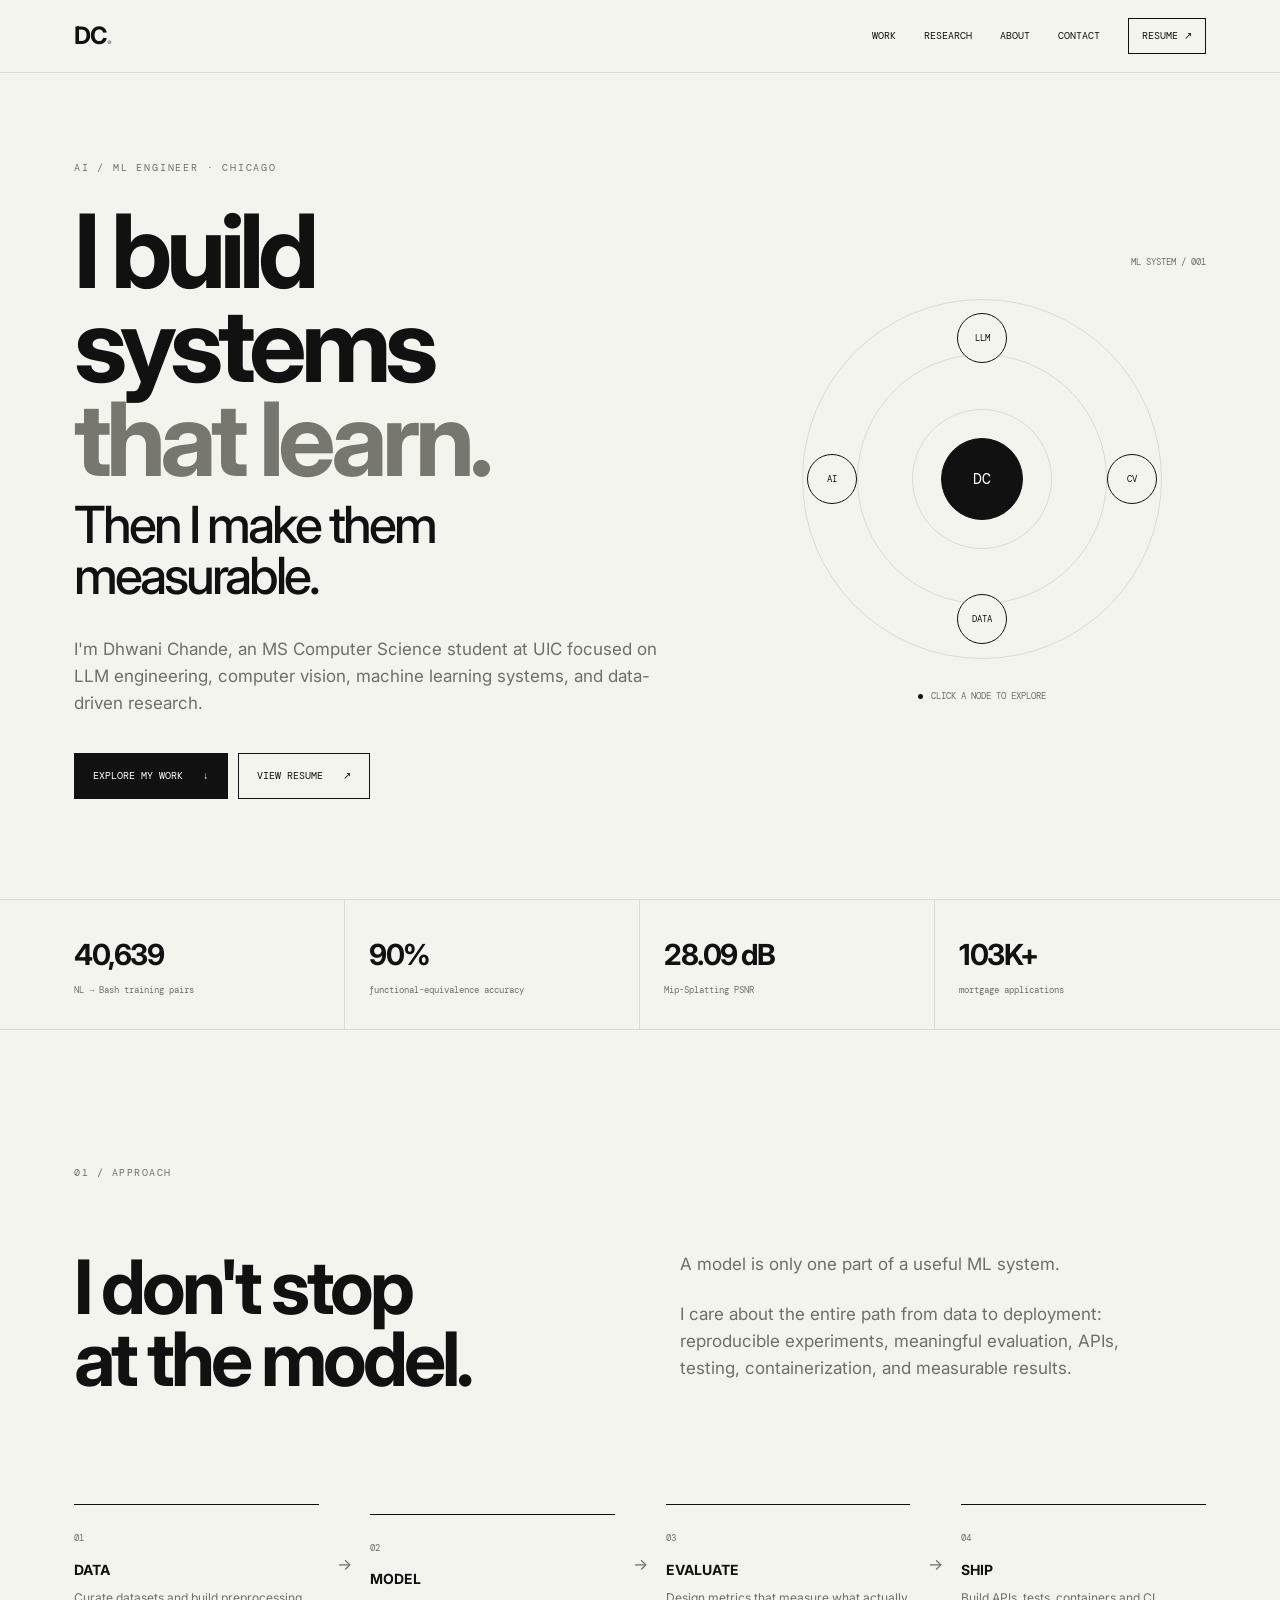
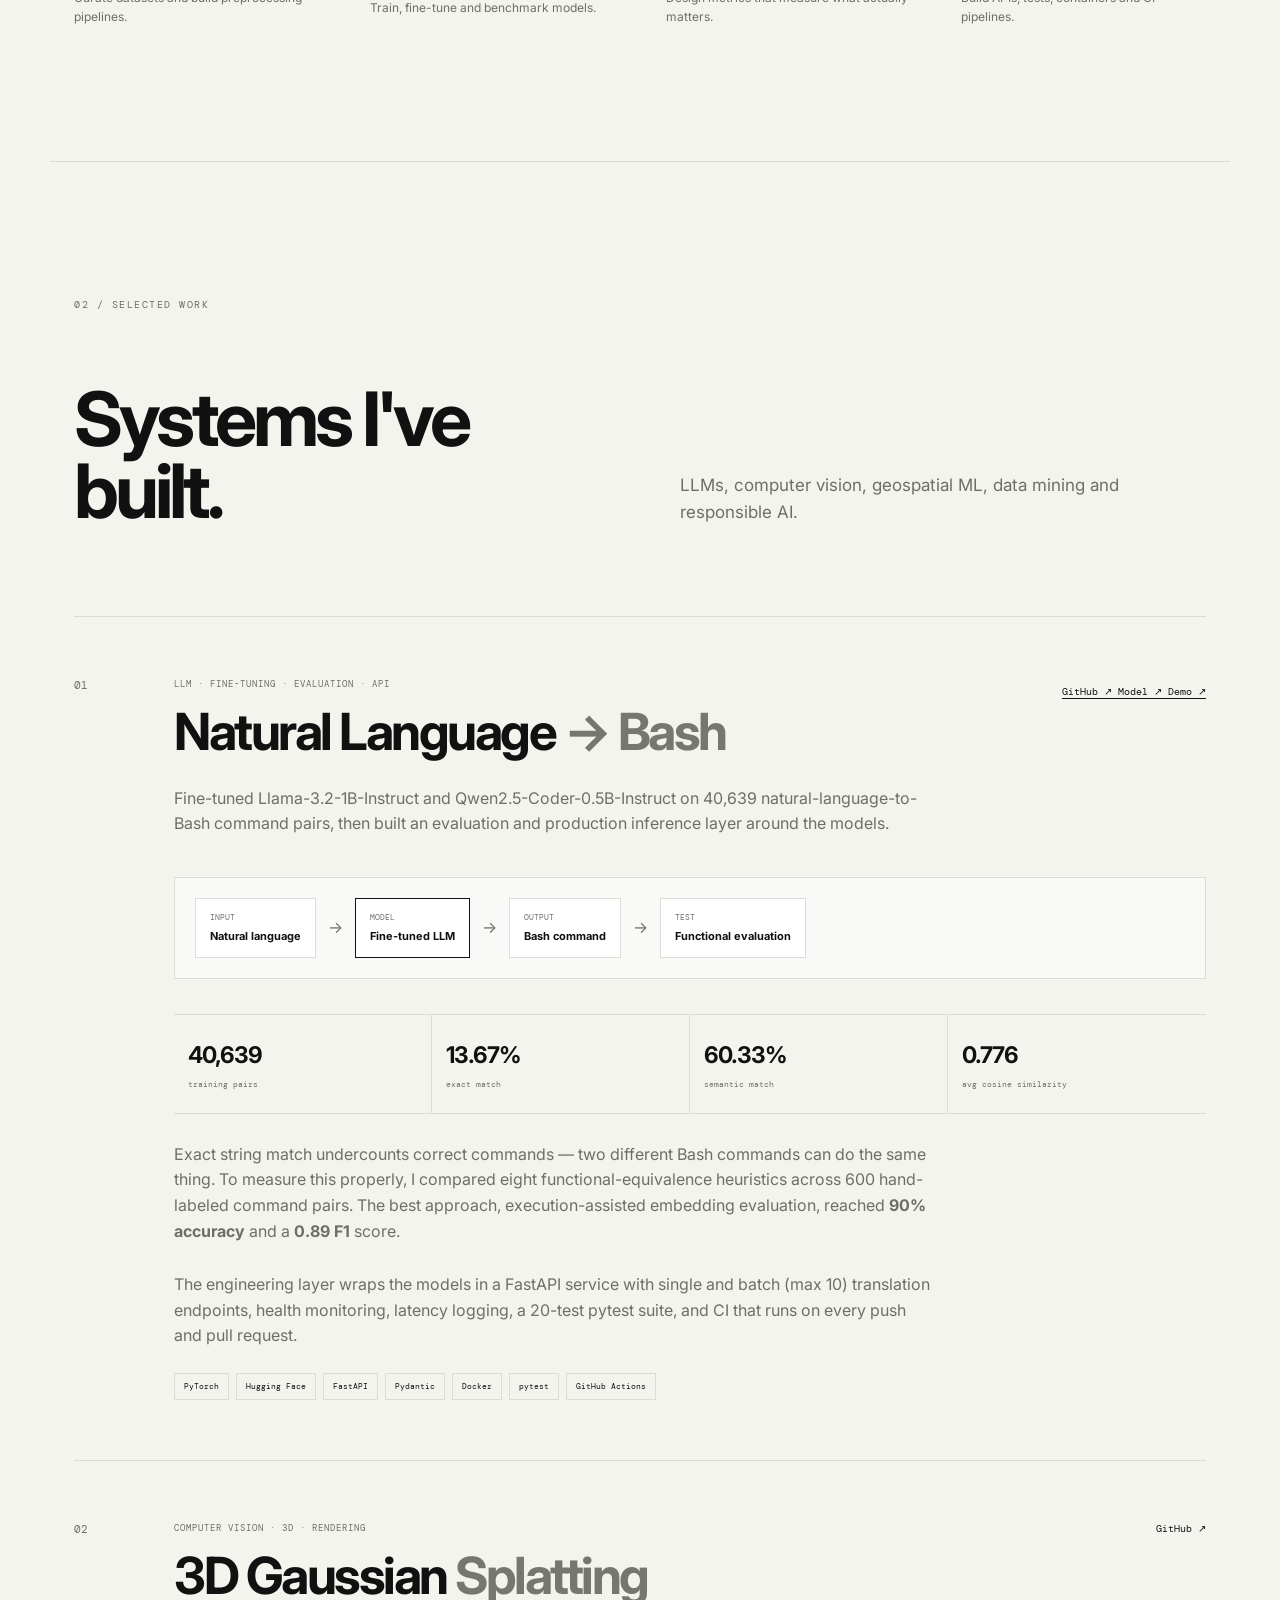
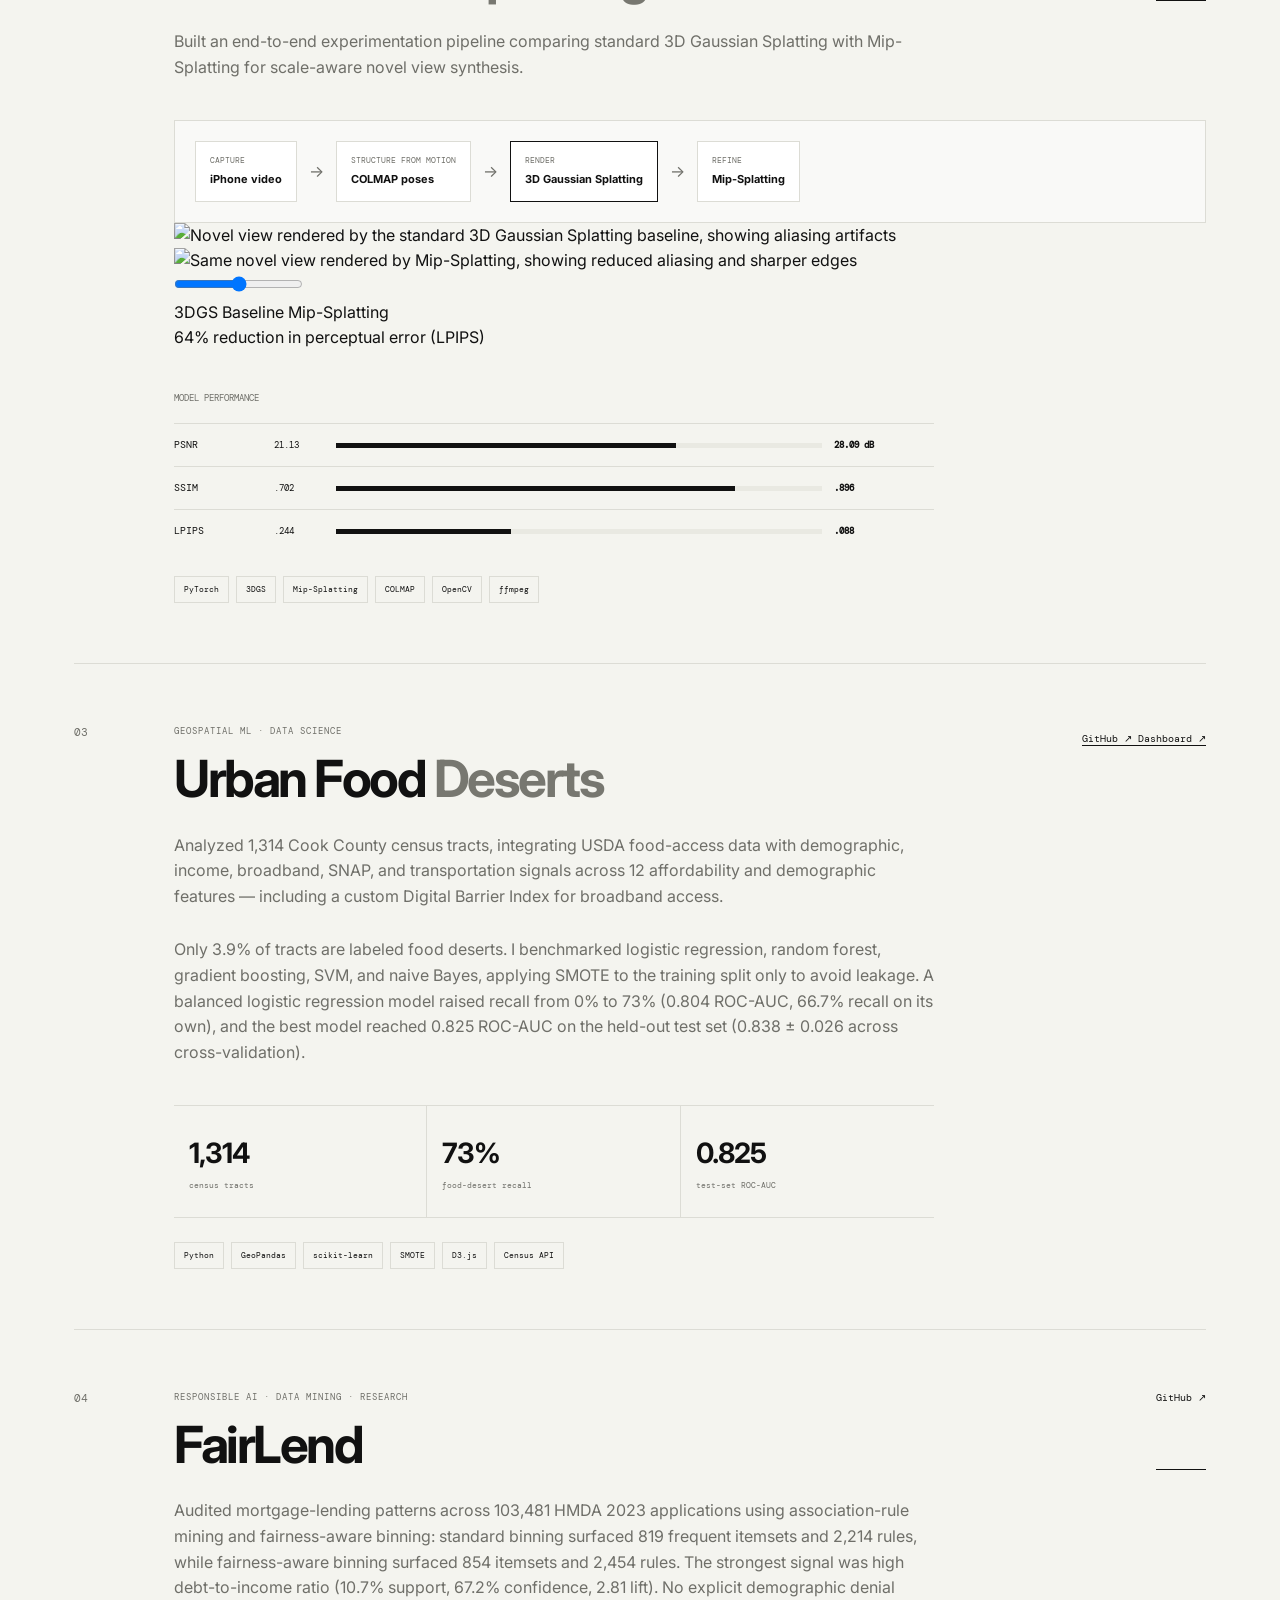
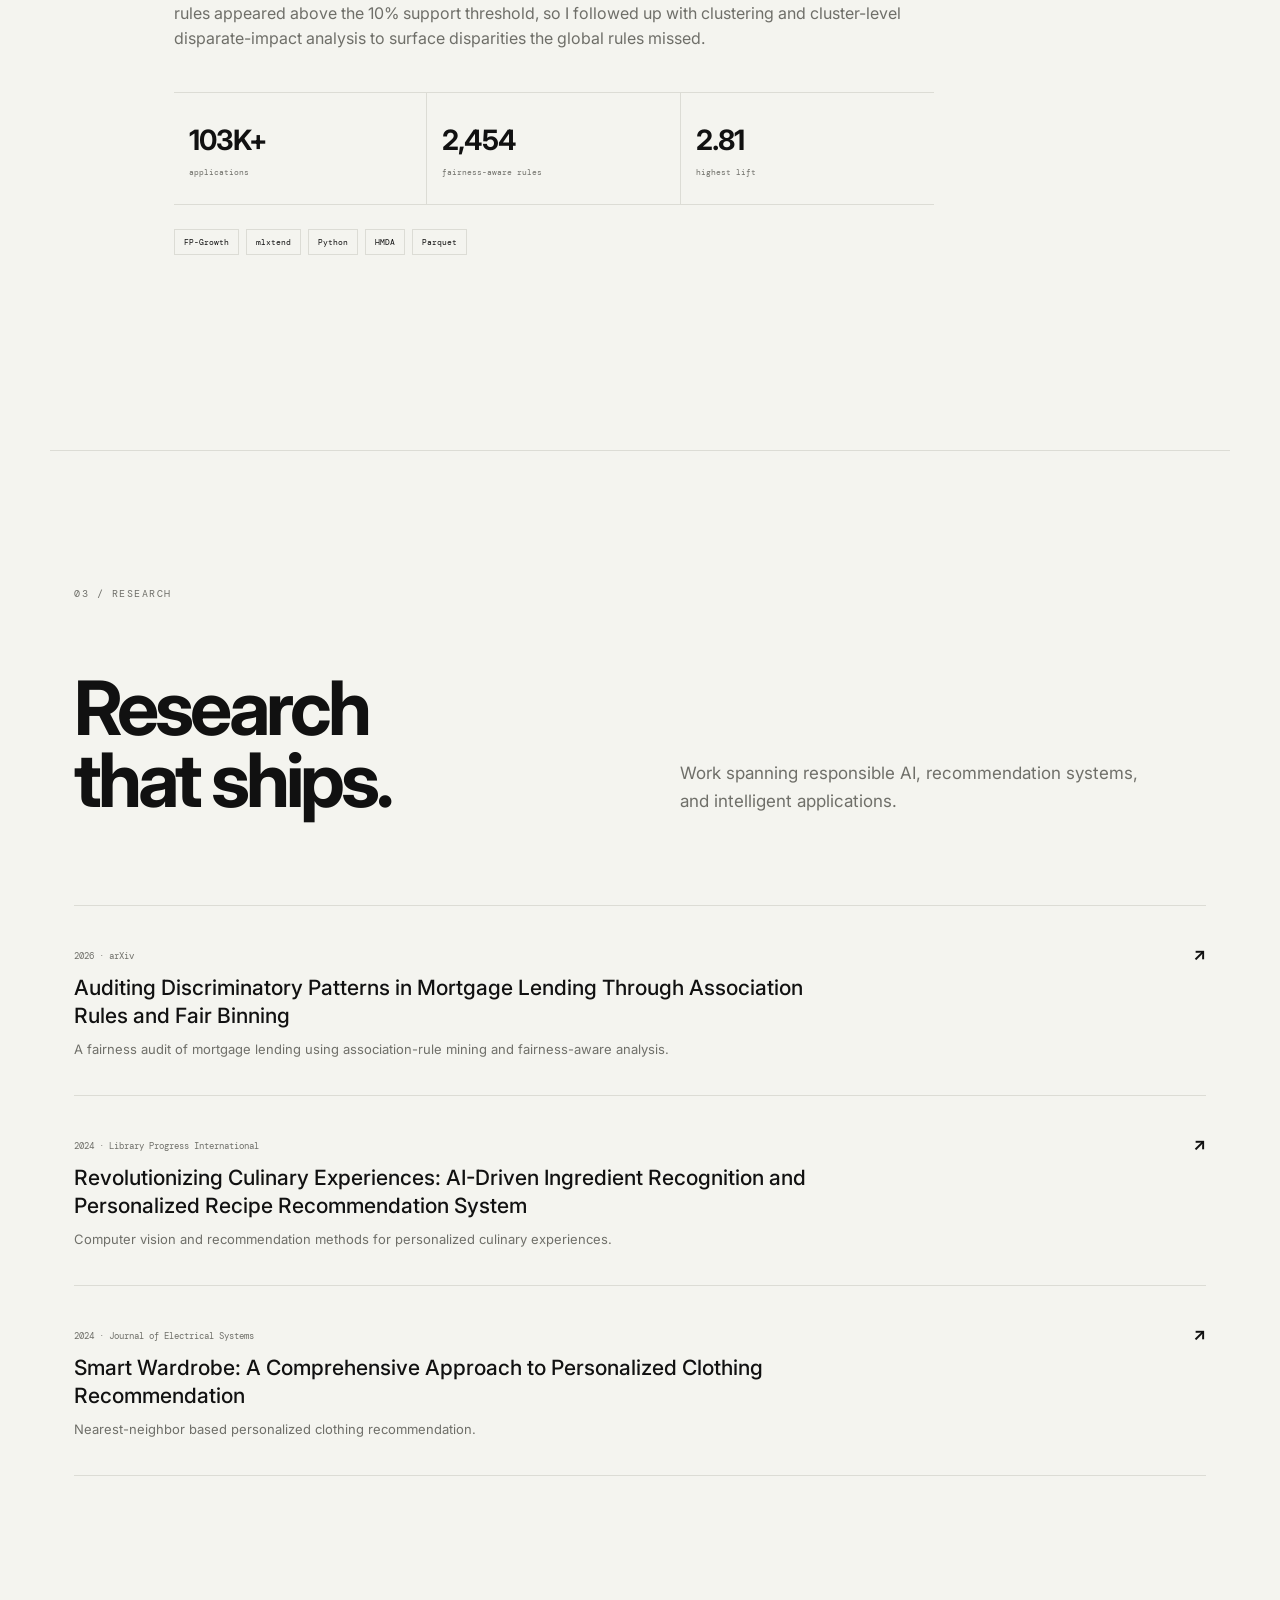
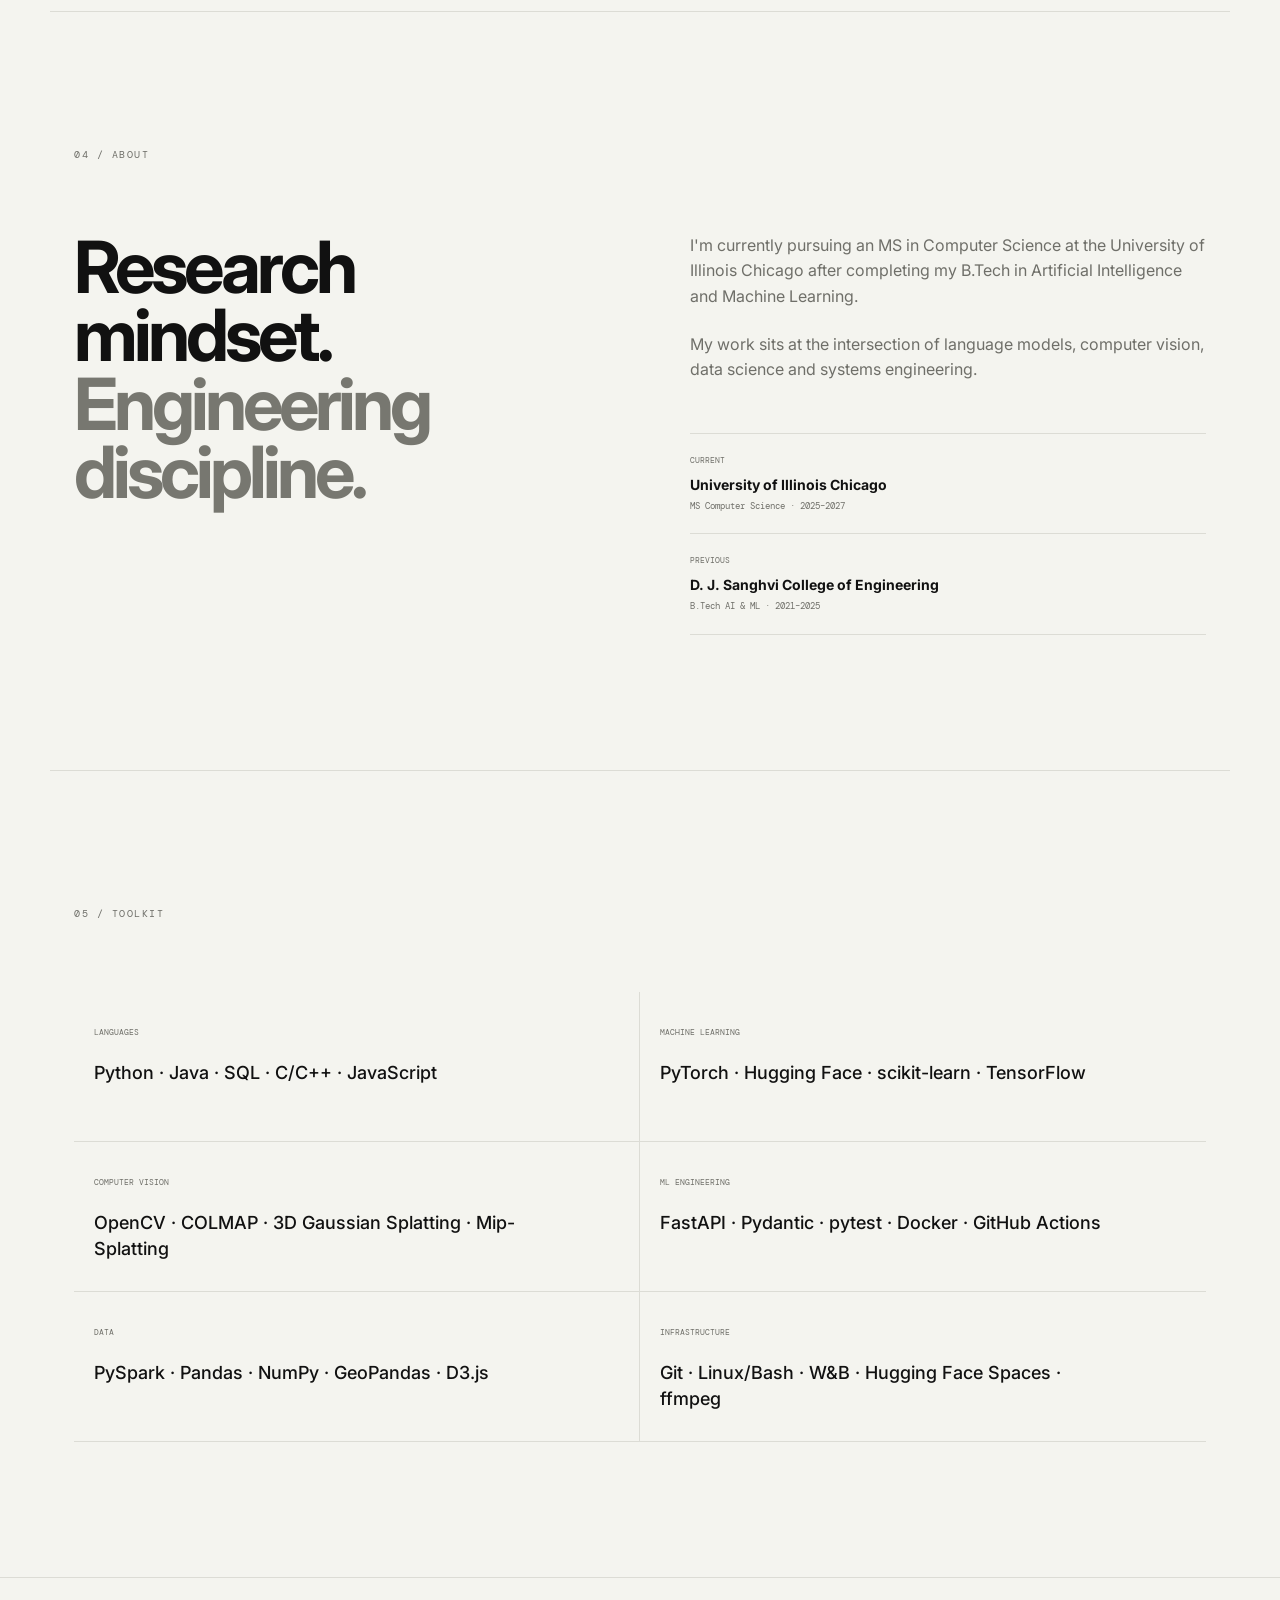
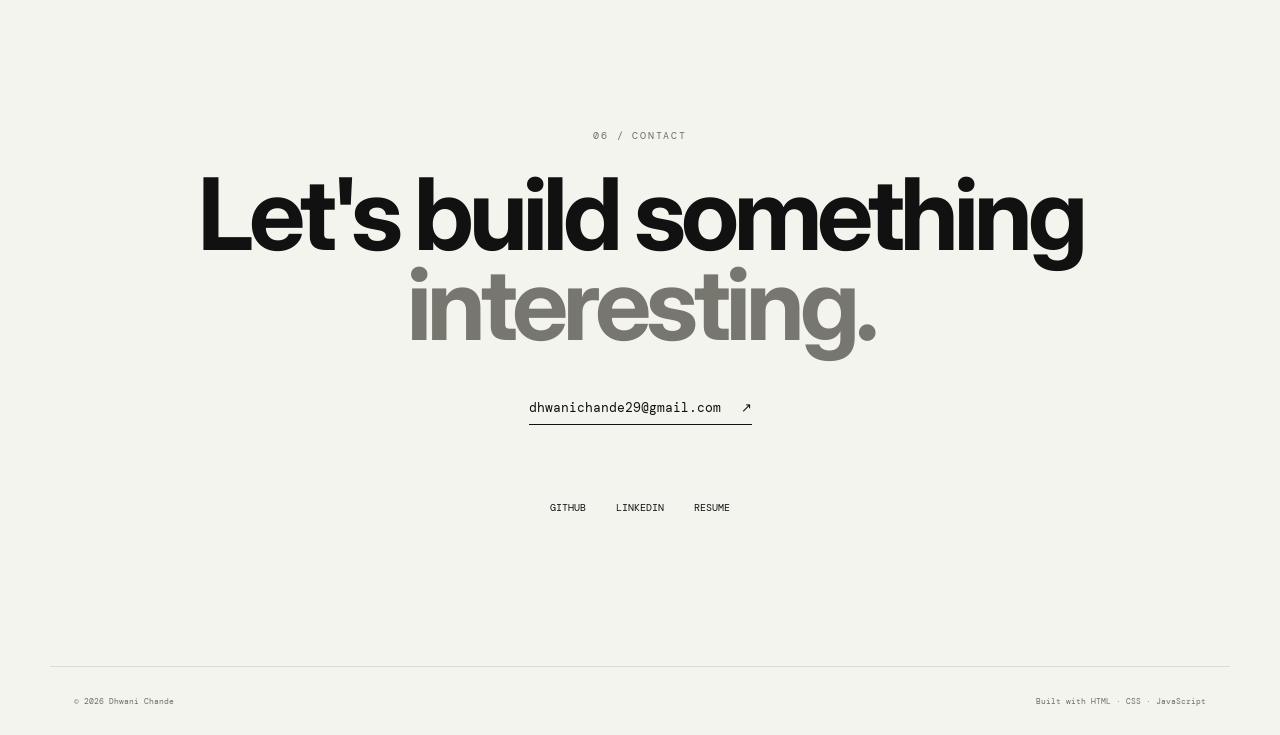
==== commit bc775f0d: "Enhance HTML with favicon and meta tags Added favicon and Open Graph/Twitter Card metadata to improv" ====
--- a/index.html
+++ b/index.html
@@ -14,6 +14,34 @@
         content="Dhwani Chande — AI/ML Engineer building, evaluating, and deploying machine learning systems."
     >
 
+    <!-- Favicon -->
+
+    <link rel="icon" type="image/svg+xml" href="favicon.svg">
+    <link rel="icon" type="image/png" sizes="32x32" href="favicon-32.png">
+    <link rel="apple-touch-icon" href="apple-touch-icon.png">
+
+    <!-- Open Graph -->
+
+    <meta property="og:type" content="website">
+    <meta property="og:title" content="Dhwani Chande — AI/ML Engineer">
+    <meta
+        property="og:description"
+        content="AI/ML Engineer building, evaluating, and deploying machine learning systems — LLMs, computer vision, ML systems, and data-driven research."
+    >
+    <meta property="og:url" content="https://dhwani-chande.github.io/">
+    <meta property="og:site_name" content="Dhwani Chande">
+
+    <!-- Twitter Card -->
+
+    <meta name="twitter:card" content="summary">
+    <meta name="twitter:title" content="Dhwani Chande — AI/ML Engineer">
+    <meta
+        name="twitter:description"
+        content="AI/ML Engineer building, evaluating, and deploying machine learning systems — LLMs, computer vision, ML systems, and data-driven research."
+    >
+
+    <link rel="canonical" href="https://dhwani-chande.github.io/">
+
     <link rel="stylesheet" href="style.css">
 
     <link rel="preconnect" href="https://fonts.googleapis.com">
@@ -39,7 +67,7 @@
             DC<span>.</span>
         </a>
 
-        <nav class="nav-links">
+        <nav class="nav-links" id="navLinks">
 
             <a href="#work">Work</a>
             <a href="#research">Research</a>
@@ -60,6 +88,8 @@
             class="mobile-menu"
             id="mobileMenu"
             aria-label="Open menu"
+            aria-expanded="false"
+            aria-controls="navLinks"
         >
             ☰
         </button>
@@ -398,10 +428,24 @@
                 <div class="project-links">
 
                     <a
-                        href="https://github.com/"
+                        href="https://github.com/Dhwani-Chande/Natural-Language-to-Bash-Translation-using-LLMs"
                         target="_blank"
                     >
                         GitHub ↗
+                    </a>
+
+                    <a
+                        href="https://huggingface.co/dhwanichande29/nl-to-bash"
+                        target="_blank"
+                    >
+                        Model ↗
+                    </a>
+
+                    <a
+                        href="https://huggingface.co/spaces/dhwanichande29/nl-to-bash"
+                        target="_blank"
+                    >
+                        Demo ↗
                     </a>
 
                 </div>
@@ -467,13 +511,8 @@
                 </div>
 
                 <div>
-                    <strong>90%</strong>
-                    <span>functional accuracy</span>
-                </div>
-
-                <div>
-                    <strong>0.89</strong>
-                    <span>F1 score</span>
+                    <strong>13.67%</strong>
+                    <span>exact match</span>
                 </div>
 
                 <div>
@@ -481,7 +520,29 @@
                     <span>semantic match</span>
                 </div>
 
-            </div>
+                <div>
+                    <strong>0.776</strong>
+                    <span>avg cosine similarity</span>
+                </div>
+
+            </div>
+
+            <p class="project-description">
+                Exact string match undercounts correct commands — two
+                different Bash commands can do the same thing. To measure
+                this properly, I compared eight functional-equivalence
+                heuristics across 600 hand-labeled command pairs. The best
+                approach, execution-assisted embedding evaluation, reached
+                <strong>90% accuracy</strong> and a <strong>0.89 F1</strong>
+                score.
+            </p>
+
+            <p class="project-description">
+                The engineering layer wraps the models in a FastAPI service
+                with single and batch (max 10) translation endpoints, health
+                monitoring, latency logging, a 20-test pytest suite, and CI
+                that runs on every push and pull request.
+            </p>
 
 
             <div class="tech-list">
@@ -532,7 +593,7 @@
 
 
                 <a
-                    href="https://github.com/"
+                    href="https://github.com/Dhwani-Chande/3D-Gaussian-Splatting-Real-Time-Rendering"
                     target="_blank"
                     class="project-external"
                 >
@@ -547,6 +608,90 @@
                 standard 3D Gaussian Splatting with Mip-Splatting for
                 scale-aware novel view synthesis.
             </p>
+
+
+            <!-- Pipeline -->
+
+            <div class="architecture">
+
+                <div class="architecture-node">
+                    <small>CAPTURE</small>
+                    <strong>
+                        iPhone video
+                    </strong>
+                </div>
+
+                <div class="architecture-arrow">→</div>
+
+                <div class="architecture-node">
+                    <small>STRUCTURE FROM MOTION</small>
+                    <strong>
+                        COLMAP poses
+                    </strong>
+                </div>
+
+                <div class="architecture-arrow">→</div>
+
+                <div class="architecture-node active">
+                    <small>RENDER</small>
+                    <strong>
+                        3D Gaussian Splatting
+                    </strong>
+                </div>
+
+                <div class="architecture-arrow">→</div>
+
+                <div class="architecture-node">
+                    <small>REFINE</small>
+                    <strong>
+                        Mip-Splatting
+                    </strong>
+                </div>
+
+            </div>
+
+
+            <!-- Before / after render comparison -->
+
+            <div class="compare-slider" data-compare>
+
+                <div class="compare-images">
+
+                    <img
+                        src="assets/3dgs/3dgs-baseline-result.png"
+                        alt="Novel view rendered by the standard 3D Gaussian Splatting baseline, showing aliasing artifacts"
+                        class="compare-img compare-before"
+                        loading="lazy"
+                    >
+
+                    <img
+                        src="assets/3dgs/mip-splatting-result.png"
+                        alt="Same novel view rendered by Mip-Splatting, showing reduced aliasing and sharper edges"
+                        class="compare-img compare-after"
+                        loading="lazy"
+                    >
+
+                </div>
+
+                <input
+                    type="range"
+                    min="0"
+                    max="100"
+                    value="50"
+                    class="compare-range"
+                    aria-label="Drag to compare the 3D Gaussian Splatting baseline render against the Mip-Splatting render"
+                >
+
+                <div class="compare-labels">
+                    <span>3DGS Baseline</span>
+                    <span>Mip-Splatting</span>
+                </div>
+
+            </div>
+
+            <div class="pipeline-callout">
+                64% reduction in perceptual error (LPIPS)
+            </div>
 
 
             <div class="model-comparison">
@@ -688,20 +833,43 @@
                 </div>
 
 
-                <a
-                    href="#"
-                    class="project-external"
-                >
-                    Dashboard ↗
-                </a>
+                <div class="project-links">
+
+                    <a
+                        href="https://github.com/Dhwani-Chande/Geospatial-Analysis-of-Urban-Food-Deserts"
+                        target="_blank"
+                    >
+                        GitHub ↗
+                    </a>
+
+                    <a
+                        href="https://dhwani-chande.github.io/Geospatial-Analysis-of-Urban-Food-Deserts/"
+                        target="_blank"
+                    >
+                        Dashboard ↗
+                    </a>
+
+                </div>
 
             </div>
 
 
             <p class="project-description">
-                Analyzed 1,314 Cook County census tracts by integrating
-                USDA food-access data with demographic, income,
-                broadband, SNAP and transportation data.
+                Analyzed 1,314 Cook County census tracts, integrating USDA
+                food-access data with demographic, income, broadband, SNAP,
+                and transportation signals across 12 affordability and
+                demographic features — including a custom Digital Barrier
+                Index for broadband access.
+            </p>
+
+            <p class="project-description">
+                Only 3.9% of tracts are labeled food deserts. I benchmarked
+                logistic regression, random forest, gradient boosting, SVM,
+                and naive Bayes, applying SMOTE to the training split only
+                to avoid leakage. A balanced logistic regression model
+                raised recall from 0% to 73% (0.804 ROC-AUC, 66.7% recall
+                on its own), and the best model reached 0.825 ROC-AUC on
+                the held-out test set (0.838 ± 0.026 across cross-validation).
             </p>
 
 
@@ -731,10 +899,10 @@
 
                 <div>
 
-                    <strong>0.838</strong>
+                    <strong>0.825</strong>
 
                     <span>
-                        mean ROC-AUC
+                        test-set ROC-AUC
                     </span>
 
                 </div>
@@ -788,10 +956,11 @@
 
 
                 <a
-                    href="#research"
+                    href="https://github.com/Archit1706/FairLend-Miners"
+                    target="_blank"
                     class="project-external"
                 >
-                    Research ↗
+                    GitHub ↗
                 </a>
 
             </div>
@@ -800,7 +969,15 @@
             <p class="project-description">
                 Audited mortgage-lending patterns across 103,481 HMDA
                 2023 applications using association-rule mining and
-                fairness-aware binning.
+                fairness-aware binning: standard binning surfaced 819
+                frequent itemsets and 2,214 rules, while fairness-aware
+                binning surfaced 854 itemsets and 2,454 rules. The
+                strongest signal was high debt-to-income ratio (10.7%
+                support, 67.2% confidence, 2.81 lift). No explicit
+                demographic denial rules appeared above the 10% support
+                threshold, so I followed up with clustering and
+                cluster-level disparate-impact analysis to surface
+                disparities the global rules missed.
             </p>
 
 
@@ -888,8 +1065,9 @@
 
 
         <a
-            href="#"
+            href="https://arxiv.org/abs/2606.12435"
             class="research-item"
+            target="_blank"
         >
 
             <div>
@@ -918,8 +1096,9 @@
 
 
         <a
-            href="#"
+            href="https://bpasjournals.com/library-science/index.php/journal/article/view/2693/1888"
             class="research-item"
+            target="_blank"
         >
 
             <div>
@@ -949,8 +1128,9 @@
 
 
         <a
-            href="#"
+            href="https://journal.esrgroups.org/jes/article/view/6776"
             class="research-item"
+            target="_blank"
         >
 
             <div>
@@ -1197,7 +1377,7 @@
             </a>
 
             <a
-                href="https://www.linkedin.com/"
+                href="https://www.linkedin.com/in/dhwani-chande29/"
                 target="_blank"
             >
                 LinkedIn
--- a/style.css
+++ b/style.css
@@ -1,17 +1,24 @@
-@import url('https://fonts.googleapis.com/css2?family=DM+Mono:wght@300;400;500&family=Inter:wght@400;500;600;700&display=swap');
-
+/* =====================================================
+   VARIABLES
+===================================================== */
 
 :root {
-    --background: #f6f6f2;
+
+    --bg: #f4f4ef;
     --surface: #ffffff;
     --text: #111111;
-    --muted: #6d6d68;
-    --border: #deded8;
-    --accent: #111111;
+    --muted: #6f6f69;
+    --border: #dcdcd5;
+    --soft: #e9e9e2;
 
     --max-width: 1180px;
-}
-
+
+}
+
+
+/* =====================================================
+   RESET
+===================================================== */
 
 * {
     margin: 0;
@@ -26,890 +33,2031 @@
 
 
 body {
-    background: var(--background);
+
+    background: var(--bg);
+
     color: var(--text);
-    font-family: "Inter", sans-serif;
+
+    font-family:
+        "Inter",
+        -apple-system,
+        BlinkMacSystemFont,
+        "Segoe UI",
+        sans-serif;
+
     line-height: 1.6;
+
 }
 
 
 a {
+
     color: inherit;
+
     text-decoration: none;
-}
-
+
+}
+
+
+button {
+
+    font: inherit;
+
+}
+
+
+/* =====================================================
+   NAVIGATION
+===================================================== */
 
 .navbar {
+
     position: fixed;
+
     top: 0;
     left: 0;
+
     width: 100%;
-    z-index: 100;
-
-    background: rgba(246, 246, 242, 0.88);
-    backdrop-filter: blur(12px);
-
-    border-bottom: 1px solid var(--border);
-}
-
-
-.nav-container {
+
+    z-index: 1000;
+
+    background:
+        rgba(244, 244, 239, .9);
+
+    backdrop-filter:
+        blur(15px);
+
+    border-bottom:
+        1px solid var(--border);
+
+}
+
+
+.nav-inner {
+
     max-width: var(--max-width);
+
+    height: 72px;
+
     margin: auto;
 
-    height: 72px;
+    padding: 0 24px;
 
     display: flex;
+
     align-items: center;
+
     justify-content: space-between;
 
-    padding: 0 24px;
 }
 
 
 .logo {
+
     font-size: 24px;
+
     font-weight: 700;
+
+    letter-spacing: -1.5px;
+
+}
+
+
+.logo span {
+
+    opacity: .35;
+
+}
+
+
+.nav-links {
+
+    display: flex;
+
+    align-items: center;
+
+    gap: 28px;
+
+    font-family: "DM Mono", monospace;
+
+    font-size: 10px;
+
+    text-transform: uppercase;
+
+}
+
+
+.nav-links a {
+
+    transition:
+        opacity .2s ease;
+
+}
+
+
+.nav-links a:hover {
+
+    opacity: .45;
+
+}
+
+
+.nav-resume {
+
+    border:
+        1px solid var(--text);
+
+    padding:
+        9px 13px;
+
+}
+
+
+.mobile-menu {
+
+    display: none;
+
+    background: none;
+
+    border: none;
+
+    cursor: pointer;
+
+    font-size: 22px;
+
+}
+
+
+/* =====================================================
+   HERO
+===================================================== */
+
+.hero {
+
+    max-width: var(--max-width);
+
+    min-height: 92vh;
+
+    margin: auto;
+
+    padding:
+        160px 24px 100px;
+
+    display: flex;
+
+    align-items: center;
+
+}
+
+
+.hero-grid {
+
+    width: 100%;
+
+    display: grid;
+
+    grid-template-columns:
+        1.15fr .85fr;
+
+    gap: 80px;
+
+    align-items: center;
+
+}
+
+
+.eyebrow {
+
+    font-family: "DM Mono", monospace;
+
+    font-size: 10px;
+
+    letter-spacing: 1.8px;
+
+    color: var(--muted);
+
+}
+
+
+.hero-main .eyebrow {
+
+    margin-bottom: 28px;
+
+}
+
+
+.hero h1 {
+
+    font-size:
+        clamp(62px, 8vw, 105px);
+
+    line-height: .92;
+
+    letter-spacing: -6px;
+
+    font-weight: 700;
+
+}
+
+
+.hero h1 span {
+
+    display: block;
+
+    color: #777770;
+
+}
+
+
+.hero h2 {
+
+    font-size:
+        clamp(34px, 4vw, 58px);
+
+    line-height: 1;
+
+    letter-spacing: -3px;
+
+    margin-top: 12px;
+
+    font-weight: 500;
+
+}
+
+
+.hero-copy {
+
+    max-width: 650px;
+
+    margin-top: 35px;
+
+    color: var(--muted);
+
+    font-size: 17px;
+
+}
+
+
+.hero-actions {
+
+    display: flex;
+
+    gap: 10px;
+
+    margin-top: 35px;
+
+}
+
+
+.button {
+
+    display: inline-flex;
+
+    align-items: center;
+
+    gap: 20px;
+
+    padding: 14px 18px;
+
+    border: 1px solid var(--text);
+
+    font-family: "DM Mono", monospace;
+
+    font-size: 10px;
+
+    text-transform: uppercase;
+
+    transition:
+        transform .2s ease,
+        background .2s ease,
+        color .2s ease;
+
+}
+
+
+.button:hover {
+
+    transform: translateY(-3px);
+
+}
+
+
+.button-dark {
+
+    background: var(--text);
+
+    color: white;
+
+}
+
+
+.button-light {
+
+    background: transparent;
+
+}
+
+
+/* =====================================================
+   HERO SYSTEM
+===================================================== */
+
+.hero-system {
+
+    min-height: 470px;
+
+    display: flex;
+
+    flex-direction: column;
+
+    align-items: center;
+
+    justify-content: center;
+
+}
+
+
+.system-label {
+
+    align-self: flex-end;
+
+    margin-bottom: 20px;
+
+    font-family: "DM Mono", monospace;
+
+    color: var(--muted);
+
+    font-size: 9px;
+
+}
+
+
+.system-orbit {
+
+    position: relative;
+
+    width: 380px;
+
+    height: 380px;
+
+}
+
+
+.orbit {
+
+    position: absolute;
+
+    inset: 50%;
+
+    transform:
+        translate(-50%, -50%);
+
+    border:
+        1px solid var(--border);
+
+    border-radius: 50%;
+
+}
+
+
+.orbit-1 {
+
+    width: 140px;
+    height: 140px;
+
+}
+
+
+.orbit-2 {
+
+    width: 250px;
+    height: 250px;
+
+}
+
+
+.orbit-3 {
+
+    width: 360px;
+    height: 360px;
+
+}
+
+
+.system-core {
+
+    position: absolute;
+
+    top: 50%;
+    left: 50%;
+
+    width: 82px;
+    height: 82px;
+
+    transform:
+        translate(-50%, -50%);
+
+    display: flex;
+
+    align-items: center;
+    justify-content: center;
+
+    border:
+        1px solid var(--text);
+
+    border-radius: 50%;
+
+    background: var(--text);
+
+    color: white;
+
+    font-family: "DM Mono", monospace;
+
+    font-size: 15px;
+
+}
+
+
+.system-node {
+
+    position: absolute;
+
+    width: 50px;
+    height: 50px;
+
+    border:
+        1px solid var(--text);
+
+    border-radius: 50%;
+
+    background: var(--bg);
+
+    color: var(--text);
+
+    font-family: "DM Mono", monospace;
+
+    font-size: 9px;
+
+    cursor: pointer;
+
+    transition:
+        background .25s ease,
+        color .25s ease,
+        transform .25s ease;
+
+}
+
+
+.system-node:hover {
+
+    background: var(--text);
+
+    color: white;
+
+    transform: scale(1.08);
+
+}
+
+
+.node-llm {
+
+    top: 24px;
+    left: 50%;
+
+    transform:
+        translateX(-50%);
+
+}
+
+
+.node-cv {
+
+    right: 15px;
+    top: 50%;
+
+    transform:
+        translateY(-50%);
+
+}
+
+
+.node-data {
+
+    bottom: 25px;
+    left: 50%;
+
+    transform:
+        translateX(-50%);
+
+}
+
+
+.node-ai {
+
+    left: 15px;
+    top: 50%;
+
+    transform:
+        translateY(-50%);
+
+}
+
+
+.system-caption {
+
+    display: flex;
+
+    align-items: center;
+
+    gap: 8px;
+
+    margin-top: 20px;
+
+    font-family: "DM Mono", monospace;
+
+    color: var(--muted);
+
+    font-size: 9px;
+
+}
+
+
+.system-caption span {
+
+    width: 5px;
+    height: 5px;
+
+    border-radius: 50%;
+
+    background: var(--text);
+
+}
+
+
+/* =====================================================
+   PROOF
+===================================================== */
+
+.proof {
+
+    border-top:
+        1px solid var(--border);
+
+    border-bottom:
+        1px solid var(--border);
+
+}
+
+
+.proof-inner {
+
+    max-width: var(--max-width);
+
+    margin: auto;
+
+    display: grid;
+
+    grid-template-columns:
+        repeat(4, 1fr);
+
+}
+
+
+.proof-item {
+
+    padding: 32px 24px;
+
+    border-right:
+        1px solid var(--border);
+
+}
+
+
+.proof-item:last-child {
+
+    border-right: none;
+
+}
+
+
+.proof-item strong {
+
+    display: block;
+
+    font-size: 29px;
+
+    letter-spacing: -1.5px;
+
+}
+
+
+.proof-item span {
+
+    display: block;
+
+    margin-top: 5px;
+
+    font-family: "DM Mono", monospace;
+
+    font-size: 9px;
+
+    color: var(--muted);
+
+}
+
+
+/* =====================================================
+   GENERIC SECTION
+===================================================== */
+
+.section {
+
+    max-width: var(--max-width);
+
+    margin: auto;
+
+    padding:
+        135px 24px;
+
+}
+
+
+.section-index {
+
+    margin-bottom: 70px;
+
+    font-family: "DM Mono", monospace;
+
+    font-size: 10px;
+
+    color: var(--muted);
+
+    letter-spacing: 1.5px;
+
+}
+
+
+/* =====================================================
+   PHILOSOPHY
+===================================================== */
+
+.philosophy {
+
+    border-bottom:
+        1px solid var(--border);
+
+}
+
+
+.philosophy-grid {
+
+    display: grid;
+
+    grid-template-columns:
+        1fr 1fr;
+
+    gap: 80px;
+
+}
+
+
+.philosophy h2 {
+
+    font-size:
+        clamp(48px, 6vw, 75px);
+
+    line-height: .95;
+
+    letter-spacing: -4px;
+
+}
+
+
+.philosophy-text {
+
+    max-width: 500px;
+
+}
+
+
+.philosophy-text p {
+
+    margin-bottom: 22px;
+
+    color: var(--muted);
+
+    font-size: 17px;
+
+}
+
+
+.pipeline {
+
+    margin-top: 100px;
+
+    display: grid;
+
+    grid-template-columns:
+        1fr auto 1fr auto 1fr auto 1fr;
+
+    gap: 18px;
+
+    align-items: center;
+
+}
+
+
+.pipeline-item {
+
+    border-top:
+        1px solid var(--text);
+
+    padding-top: 18px;
+
+}
+
+
+.pipeline-item span {
+
+    font-family: "DM Mono", monospace;
+
+    font-size: 9px;
+
+    color: var(--muted);
+
+}
+
+
+.pipeline-item h3 {
+
+    margin-top: 10px;
+
+    font-size: 14px;
+
+}
+
+
+.pipeline-item p {
+
+    margin-top: 7px;
+
+    color: var(--muted);
+
+    font-size: 12px;
+
+}
+
+
+.pipeline-arrow {
+
+    color: var(--muted);
+
+}
+
+
+/* =====================================================
+   SECTION TITLES
+===================================================== */
+
+.section-title-row {
+
+    display: grid;
+
+    grid-template-columns:
+        1fr 1fr;
+
+    gap: 80px;
+
+    margin-bottom: 90px;
+
+}
+
+
+.section-title-row h2 {
+
+    font-size:
+        clamp(48px, 6vw, 75px);
+
+    line-height: .95;
+
+    letter-spacing: -4px;
+
+}
+
+
+.section-title-row p {
+
+    max-width: 470px;
+
+    align-self: end;
+
+    color: var(--muted);
+
+    font-size: 17px;
+
+}
+
+
+/* =====================================================
+   PROJECTS
+===================================================== */
+
+.project {
+
+    display: grid;
+
+    grid-template-columns: 100px 1fr;
+
+    border-top:
+        1px solid var(--border);
+
+    padding:
+        60px 0;
+
+}
+
+
+.project-number {
+
+    font-family: "DM Mono", monospace;
+
+    font-size: 11px;
+
+    color: var(--muted);
+
+}
+
+
+.project-body {
+
+    min-width: 0;
+
+}
+
+
+.project-heading {
+
+    display: flex;
+
+    justify-content: space-between;
+
+    gap: 30px;
+
+}
+
+
+.project-type {
+
+    font-family: "DM Mono", monospace;
+
+    color: var(--muted);
+
+    font-size: 9px;
+
+    letter-spacing: 1px;
+
+    margin-bottom: 15px;
+
+}
+
+
+.project h3 {
+
+    font-size:
+        clamp(35px, 4vw, 52px);
+
+    line-height: 1;
+
+    letter-spacing: -2.5px;
+
+}
+
+
+.project h3 span {
+
+    color: #777770;
+
+}
+
+
+.project-links a,
+.project-external {
+
+    font-family: "DM Mono", monospace;
+
+    font-size: 10px;
+
+    border-bottom:
+        1px solid var(--text);
+
+    white-space: nowrap;
+
+}
+
+
+.project-description {
+
+    max-width: 760px;
+
+    margin-top: 28px;
+
+    color: var(--muted);
+
+    font-size: 16px;
+
+}
+
+
+/* =====================================================
+   ARCHITECTURE
+===================================================== */
+
+.architecture {
+
+    margin-top: 40px;
+
+    padding: 20px;
+
+    border:
+        1px solid var(--border);
+
+    background:
+        rgba(255,255,255,.5);
+
+    display: flex;
+
+    align-items: center;
+
+    gap: 12px;
+
+    flex-wrap: wrap;
+
+}
+
+
+.architecture-node {
+
+    padding: 12px 14px;
+
+    border:
+        1px solid var(--border);
+
+    background: var(--surface);
+
+}
+
+
+.architecture-node.active {
+
+    border-color: var(--text);
+
+}
+
+
+.architecture-node small {
+
+    display: block;
+
+    font-family: "DM Mono", monospace;
+
+    color: var(--muted);
+
+    font-size: 8px;
+
+}
+
+
+.architecture-node strong {
+
+    display: block;
+
+    margin-top: 4px;
+
+    font-size: 11px;
+
+}
+
+
+.architecture-arrow {
+
+    color: var(--muted);
+
+}
+
+
+/* =====================================================
+   PROJECT METRICS
+===================================================== */
+
+.project-metrics {
+
+    margin-top: 35px;
+
+    display: grid;
+
+    grid-template-columns:
+        repeat(4, 1fr);
+
+    border-top:
+        1px solid var(--border);
+
+    border-bottom:
+        1px solid var(--border);
+
+}
+
+
+.project-metrics > div {
+
+    padding:
+        22px 14px;
+
+    border-right:
+        1px solid var(--border);
+
+}
+
+
+.project-metrics > div:last-child {
+
+    border-right: none;
+
+}
+
+
+.project-metrics strong {
+
+    display: block;
+
+    font-size: 23px;
+
     letter-spacing: -1px;
-}
-
-
-.logo span {
-    opacity: .4;
-}
-
-
-.nav-links {
+
+}
+
+
+.project-metrics span {
+
+    display: block;
+
+    margin-top: 4px;
+
+    color: var(--muted);
+
+    font-family: "DM Mono", monospace;
+
+    font-size: 8px;
+
+}
+
+
+/* =====================================================
+   TECH TAGS
+===================================================== */
+
+.tech-list {
+
     display: flex;
-    gap: 32px;
-
-    font-family: "DM Mono", monospace;
-    font-size: 12px;
+
+    flex-wrap: wrap;
+
+    gap: 7px;
+
+    margin-top: 24px;
+
+}
+
+
+.tech-list span {
+
+    padding:
+        6px 9px;
+
+    border:
+        1px solid var(--border);
+
+    font-family: "DM Mono", monospace;
+
+    font-size: 8px;
+
+}
+
+
+/* =====================================================
+   MODEL COMPARISON
+===================================================== */
+
+.model-comparison {
+
+    max-width: 760px;
+
+    margin-top: 40px;
+
+}
+
+
+.comparison-label {
+
+    margin-bottom: 18px;
+
+    font-family: "DM Mono", monospace;
+
+    font-size: 9px;
+
+    color: var(--muted);
+
+}
+
+
+.comparison-row {
+
+    display: grid;
+
+    grid-template-columns:
+        80px 1fr;
+
+    gap: 20px;
+
+    padding: 13px 0;
+
+    border-top:
+        1px solid var(--border);
+
+}
+
+
+.comparison-name {
+
+    font-family: "DM Mono", monospace;
+
+    font-size: 10px;
+
+}
+
+
+.comparison-values {
+
+    display: grid;
+
+    grid-template-columns:
+        50px 1fr 100px;
+
+    gap: 12px;
+
+    align-items: center;
+
+    font-family: "DM Mono", monospace;
+
+    font-size: 9px;
+
+}
+
+
+.comparison-line {
+
+    height: 5px;
+
+    background: var(--soft);
+
+}
+
+
+.comparison-progress {
+
+    height: 100%;
+
+    background: var(--text);
+
+}
+
+
+/* =====================================================
+   STAT GRID
+===================================================== */
+
+.stat-grid {
+
+    max-width: 760px;
+
+    margin-top: 40px;
+
+    display: grid;
+
+    grid-template-columns:
+        repeat(3, 1fr);
+
+    border-top:
+        1px solid var(--border);
+
+    border-bottom:
+        1px solid var(--border);
+
+}
+
+
+.stat-grid > div {
+
+    padding:
+        25px 15px;
+
+    border-right:
+        1px solid var(--border);
+
+}
+
+
+.stat-grid > div:last-child {
+
+    border-right: none;
+
+}
+
+
+.stat-grid strong {
+
+    display: block;
+
+    font-size: 28px;
+
+    letter-spacing: -1px;
+
+}
+
+
+.stat-grid span {
+
+    display: block;
+
+    margin-top: 3px;
+
+    font-family: "DM Mono", monospace;
+
+    color: var(--muted);
+
+    font-size: 8px;
+
+}
+
+
+/* =====================================================
+   RESEARCH
+===================================================== */
+
+.research {
+
+    border-top:
+        1px solid var(--border);
+
+}
+
+
+.research-list {
+
+    border-top:
+        1px solid var(--border);
+
+}
+
+
+.research-item {
+
+    display: flex;
+
+    justify-content: space-between;
+
+    gap: 40px;
+
+    padding:
+        35px 0;
+
+    border-bottom:
+        1px solid var(--border);
+
+    transition:
+        padding .2s ease;
+
+}
+
+
+.research-item:hover {
+
+    padding-left: 15px;
+
+}
+
+
+.research-item span {
+
+    font-family: "DM Mono", monospace;
+
+    font-size: 9px;
+
+    color: var(--muted);
+
+}
+
+
+.research-item h3 {
+
+    max-width: 780px;
+
+    margin-top: 8px;
+
+    font-size: 21px;
+
+    line-height: 1.3;
+
+    font-weight: 500;
+
+}
+
+
+.research-item p {
+
+    max-width: 700px;
+
+    margin-top: 10px;
+
+    color: var(--muted);
+
+    font-size: 13px;
+
+}
+
+
+.research-item > strong {
+
+    font-size: 17px;
+
+}
+
+
+/* =====================================================
+   ABOUT
+===================================================== */
+
+.about {
+
+    border-top:
+        1px solid var(--border);
+
+}
+
+
+.about-grid {
+
+    display: grid;
+
+    grid-template-columns:
+        1fr 1fr;
+
+    gap: 100px;
+
+}
+
+
+.about h2 {
+
+    font-size:
+        clamp(48px, 6vw, 72px);
+
+    line-height: .95;
+
+    letter-spacing: -4px;
+
+}
+
+
+.about h2 span {
+
+    display: block;
+
+    color: #777770;
+
+}
+
+
+.about-content {
+
+    max-width: 520px;
+
+}
+
+
+.about-content > p {
+
+    margin-bottom: 22px;
+
+    color: var(--muted);
+
+    font-size: 16px;
+
+}
+
+
+.education-card {
+
+    margin-top: 50px;
+
+    border-top:
+        1px solid var(--border);
+
+}
+
+
+.education-card > div {
+
+    padding:
+        20px 0;
+
+    border-bottom:
+        1px solid var(--border);
+
+}
+
+
+.education-card small {
+
+    display: block;
+
+    margin-bottom: 7px;
+
+    font-family: "DM Mono", monospace;
+
+    font-size: 8px;
+
+    color: var(--muted);
+
+}
+
+
+.education-card strong {
+
+    display: block;
+
+    font-size: 14px;
+
+}
+
+
+.education-card span {
+
+    display: block;
+
+    margin-top: 3px;
+
+    font-family: "DM Mono", monospace;
+
+    color: var(--muted);
+
+    font-size: 9px;
+
+}
+
+
+/* =====================================================
+   TOOLKIT
+===================================================== */
+
+.toolkit {
+
+    border-top:
+        1px solid var(--border);
+
+}
+
+
+.toolkit-grid {
+
+    display: grid;
+
+    grid-template-columns:
+        repeat(2, 1fr);
+
+}
+
+
+.tool-group {
+
+    min-height: 150px;
+
+    padding:
+        25px 20px;
+
+    border-right:
+        1px solid var(--border);
+
+    border-bottom:
+        1px solid var(--border);
+
+}
+
+
+.tool-group:nth-child(2n) {
+
+    border-right: none;
+
+}
+
+
+.tool-group small {
+
+    font-family: "DM Mono", monospace;
+
+    font-size: 8px;
+
+    color: var(--muted);
+
+}
+
+
+.tool-group h3 {
+
+    max-width: 450px;
+
+    margin-top: 18px;
+
+    font-size: 18px;
+
+    line-height: 1.4;
+
+    font-weight: 500;
+
+}
+
+
+/* =====================================================
+   CONTACT
+===================================================== */
+
+.contact {
+
+    border-top:
+        1px solid var(--border);
+
+    padding:
+        150px 24px;
+
+    text-align: center;
+
+}
+
+
+.contact-inner {
+
+    max-width: 900px;
+
+    margin: auto;
+
+}
+
+
+.contact h2 {
+
+    margin:
+        25px 0 45px;
+
+    font-size:
+        clamp(52px, 8vw, 100px);
+
+    line-height: .9;
+
+    letter-spacing: -5px;
+
+}
+
+
+.contact h2 span {
+
+    display: block;
+
+    color: #777770;
+
+}
+
+
+.email-link {
+
+    display: inline-flex;
+
+    align-items: center;
+
+    gap: 20px;
+
+    font-family: "DM Mono", monospace;
+
+    font-size: 13px;
+
+    border-bottom:
+        1px solid var(--text);
+
+    padding-bottom: 5px;
+
+}
+
+
+.contact-links {
+
+    margin-top: 75px;
+
+    display: flex;
+
+    justify-content: center;
+
+    gap: 30px;
+
+    font-family: "DM Mono", monospace;
+
+    font-size: 10px;
+
     text-transform: uppercase;
-}
-
-
-.nav-links a {
-    transition: opacity .2s;
-}
-
-
-.nav-links a:hover {
-    opacity: .45;
-}
-
-
-.menu-button {
-    display: none;
-
-    border: none;
-    background: none;
-
-    font-size: 22px;
-}
-
-
-.hero {
-    min-height: 92vh;
+
+}
+
+
+/* =====================================================
+   FOOTER
+===================================================== */
+
+footer {
 
     max-width: var(--max-width);
+
     margin: auto;
 
-    padding: 180px 24px 100px;
+    padding:
+        28px 24px;
+
+    border-top:
+        1px solid var(--border);
 
     display: flex;
-    align-items: center;
-}
-
-
-.hero-content {
-    max-width: 900px;
-}
-
-
-.eyebrow,
-.section-label,
-.project-category {
-    font-family: "DM Mono", monospace;
-    font-size: 11px;
-    letter-spacing: 1.5px;
-}
-
-
-.eyebrow {
-    margin-bottom: 28px;
-}
-
-
-.hero h1 {
-    font-size: clamp(58px, 8vw, 105px);
-
-    line-height: .96;
-
-    letter-spacing: -6px;
-
-    margin-bottom: 38px;
-}
-
-
-.hero h1 span {
-    color: #777770;
-}
-
-
-.hero-description {
-    max-width: 650px;
-
-    font-size: 19px;
-
-    color: var(--muted);
-
-    margin-bottom: 38px;
-}
-
-
-.hero-buttons {
-    display: flex;
-    gap: 12px;
-}
-
-
-.button {
-    padding: 14px 22px;
-
-    border: 1px solid var(--text);
-
-    font-size: 13px;
-
-    transition: .2s;
-}
-
-
-.button.primary {
-    background: var(--text);
-    color: white;
-}
-
-
-.button:hover {
-    transform: translateY(-2px);
-}
-
-
-.proof {
-    border-top: 1px solid var(--border);
-    border-bottom: 1px solid var(--border);
-}
-
-
-.proof-grid {
-    max-width: var(--max-width);
-    margin: auto;
-
-    display: grid;
-    grid-template-columns: repeat(4, 1fr);
-}
-
-
-.proof-item {
-    padding: 35px 24px;
-
-    border-right: 1px solid var(--border);
-}
-
-
-.proof-item:last-child {
-    border-right: none;
-}
-
-
-.proof-item strong {
-    display: block;
-
-    font-size: 30px;
-
-    letter-spacing: -1px;
-}
-
-
-.proof-item span {
-    display: block;
-
-    color: var(--muted);
-
-    font-family: "DM Mono", monospace;
-
-    font-size: 10px;
-
-    margin-top: 5px;
-}
-
-
-.section {
-    max-width: var(--max-width);
-
-    margin: auto;
-
-    padding: 130px 24px;
-}
-
-
-.section-label {
-    color: var(--muted);
-
-    margin-bottom: 70px;
-}
-
-
-.intro-content {
-    display: grid;
-    grid-template-columns: 1fr 1fr;
-
-    gap: 80px;
-}
-
-
-.intro h2,
-.section-heading h2 {
-    font-size: clamp(42px, 5vw, 68px);
-
-    line-height: 1;
-
-    letter-spacing: -3px;
-}
-
-
-.intro-content p {
-    font-size: 19px;
-
-    color: var(--muted);
-
-    max-width: 500px;
-}
-
-
-.pipeline {
-    margin-top: 100px;
-
-    display: grid;
-
-    grid-template-columns: 1fr auto 1fr auto 1fr auto 1fr;
-
-    align-items: center;
-
-    gap: 18px;
-}
-
-
-.pipeline-step {
-    border-top: 1px solid var(--text);
-
-    padding-top: 18px;
-}
-
-
-.pipeline-step span {
-    font-family: "DM Mono", monospace;
-
-    font-size: 10px;
-
-    color: var(--muted);
-}
-
-
-.pipeline-step h3 {
-    margin: 12px 0 5px;
-}
-
-
-.pipeline-step p {
-    font-size: 13px;
-
-    color: var(--muted);
-}
-
-
-.pipeline-arrow {
-    color: var(--muted);
-}
-
-
-.section-heading {
-    display: grid;
-
-    grid-template-columns: 1fr 1fr;
-
-    gap: 80px;
-
-    margin-bottom: 90px;
-}
-
-
-.section-heading p {
-    max-width: 480px;
-
-    color: var(--muted);
-
-    font-size: 18px;
-
-    align-self: end;
-}
-
-
-.project {
-    display: grid;
-
-    grid-template-columns: 100px 1fr;
-
-    border-top: 1px solid var(--border);
-
-    padding: 55px 0;
-}
-
-
-.project-number {
-    font-family: "DM Mono", monospace;
-
-    color: var(--muted);
-
-    font-size: 13px;
-}
-
-
-.project-content {
-    width: 100%;
-}
-
-
-.project-top {
-    display: flex;
 
     justify-content: space-between;
 
-    gap: 30px;
-}
-
-
-.project-category {
-    color: var(--muted);
-
-    margin-bottom: 15px;
-}
-
-
-.project h3 {
-    font-size: 38px;
-
-    letter-spacing: -1.8px;
-
-    line-height: 1.1;
-}
-
-
-.project-link {
-    font-family: "DM Mono", monospace;
-
-    font-size: 11px;
-
-    border-bottom: 1px solid var(--text);
-
-    height: fit-content;
-
-    white-space: nowrap;
-}
-
-
-.project-description {
-    max-width: 720px;
-
-    color: var(--muted);
-
-    font-size: 16px;
-
-    margin: 25px 0 40px;
-}
-
-
-.architecture {
-    display: flex;
-
-    align-items: center;
-
-    flex-wrap: wrap;
-
-    gap: 10px;
-
-    padding: 25px;
-
-    background: var(--surface);
-
-    border: 1px solid var(--border);
-
-    font-family: "DM Mono", monospace;
-
-    font-size: 11px;
-}
-
-
-.architecture div {
-    border: 1px solid var(--border);
-
-    padding: 10px 13px;
-}
-
-
-.architecture span {
-    color: var(--muted);
-}
-
-
-.metrics {
-    display: grid;
-
-    grid-template-columns: repeat(4, 1fr);
-
-    border-top: 1px solid var(--border);
-
-    border-bottom: 1px solid var(--border);
-
-    margin-top: 35px;
-}
-
-
-.metrics.three {
-    grid-template-columns: repeat(3, 1fr);
-}
-
-
-.metrics > div {
-    padding: 24px 15px;
-
-    border-right: 1px solid var(--border);
-}
-
-
-.metrics > div:last-child {
-    border-right: none;
-}
-
-
-.metrics strong {
-    display: block;
-
-    font-size: 25px;
-
-    letter-spacing: -1px;
-}
-
-
-.metrics span {
-    display: block;
-
-    font-family: "DM Mono", monospace;
-
-    font-size: 9px;
-
-    color: var(--muted);
-
-    margin-top: 3px;
-}
-
-
-.tags {
-    display: flex;
-
-    flex-wrap: wrap;
-
-    gap: 7px;
-
-    margin-top: 25px;
-}
-
-
-.tags span {
-    padding: 6px 10px;
-
-    border: 1px solid var(--border);
-
-    font-family: "DM Mono", monospace;
-
-    font-size: 9px;
-}
-
-
-.comparison {
-    display: grid;
-
-    gap: 20px;
-
-    margin-top: 30px;
-
-    max-width: 700px;
-}
-
-
-.comparison-item {
-    display: grid;
-
-    grid-template-columns: 80px 1fr 130px;
-
-    align-items: center;
-
-    gap: 15px;
-}
-
-
-.comparison-item > span {
-    font-family: "DM Mono", monospace;
-
-    font-size: 10px;
-}
-
-
-.comparison-item strong {
-    font-size: 11px;
-
-    font-family: "DM Mono", monospace;
-}
-
-
-.bar {
-    height: 5px;
-
-    background: var(--border);
-}
-
-
-.bar-fill {
-    height: 100%;
-
-    background: var(--text);
-}
-
-
-.research-list {
-    border-top: 1px solid var(--border);
-}
-
-
-.research-item {
-    display: flex;
-
-    justify-content: space-between;
-
-    gap: 30px;
-
-    padding: 35px 0;
-
-    border-bottom: 1px solid var(--border);
-
-    transition: padding .2s;
-}
-
-
-.research-item:hover {
-    padding-left: 15px;
-}
-
-
-.research-item span {
-    font-family: "DM Mono", monospace;
-
-    font-size: 10px;
-
-    color: var(--muted);
-}
-
-
-.research-item h3 {
-    max-width: 750px;
-
-    font-size: 21px;
-
-    font-weight: 500;
-
-    margin-top: 8px;
-}
-
-
-.arrow {
-    font-size: 18px !important;
-}
-
-
-.about {
-    border-top: 1px solid var(--border);
-}
-
-
-.about-grid {
-    display: grid;
-
-    grid-template-columns: 1fr 1fr;
-
-    gap: 100px;
-}
-
-
-.about h2 {
-    font-size: clamp(40px, 5vw, 65px);
-
-    line-height: 1;
-
-    letter-spacing: -3px;
-}
-
-
-.about h2 span {
-    color: var(--muted);
-}
-
-
-.about-text p {
-    color: var(--muted);
-
-    font-size: 17px;
-
-    margin-bottom: 25px;
-}
-
-
-.education {
-    margin-top: 50px;
-
-    padding-top: 20px;
-
-    border-top: 1px solid var(--border);
-}
-
-
-.education strong,
-.education span {
-    display: block;
-}
-
-
-.education span {
-    font-family: "DM Mono", monospace;
-
-    color: var(--muted);
-
-    font-size: 10px;
-
-    margin-top: 5px;
-}
-
-
-.skills-grid {
-    display: grid;
-
-    grid-template-columns: repeat(3, 1fr);
-
-    border-top: 1px solid var(--border);
-}
-
-
-.skills-grid > div {
-    padding: 30px 20px;
-
-    border-right: 1px solid var(--border);
-    border-bottom: 1px solid var(--border);
-}
-
-
-.skills-grid h3 {
-    font-size: 15px;
-
-    margin-bottom: 10px;
-}
-
-
-.skills-grid p {
-    color: var(--muted);
-
-    font-size: 13px;
-}
-
-
-.contact {
-    text-align: center;
-
-    padding: 150px 24px;
-
-    border-top: 1px solid var(--border);
-}
-
-
-.contact h2 {
-    font-size: clamp(55px, 8vw, 105px);
-
-    line-height: .95;
-
-    letter-spacing: -5px;
-
-    margin: 25px 0 40px;
-}
-
-
-.contact-email {
-    font-family: "DM Mono", monospace;
-
-    font-size: 13px;
-
-    border-bottom: 1px solid var(--text);
-
-    padding-bottom: 5px;
-}
-
-
-.socials {
-    display: flex;
-
-    justify-content: center;
-
-    gap: 30px;
-
-    margin-top: 70px;
-
-    font-family: "DM Mono", monospace;
-
-    font-size: 11px;
-}
-
-
-footer {
-    max-width: var(--max-width);
-
-    margin: auto;
-
-    padding: 30px 24px;
-
-    border-top: 1px solid var(--border);
-
-    display: flex;
-
-    justify-content: space-between;
-
-    font-family: "DM Mono", monospace;
-
-    font-size: 9px;
-
-    color: var(--muted);
-}
-
-
-/* ================= MOBILE ================= */
-
-@media (max-width: 800px) {
+    font-family: "DM Mono", monospace;
+
+    font-size: 8px;
+
+    color: var(--muted);
+
+}
+
+
+/* =====================================================
+   NODE HIGHLIGHT
+===================================================== */
+
+.project.highlight {
+
+    background:
+        rgba(0,0,0,.025);
+
+    transition:
+        background .3s ease;
+
+}
+
+
+/* =====================================================
+   MOBILE
+===================================================== */
+
+@media (max-width: 850px) {
+
 
     .nav-links {
+
         display: none;
-    }
-
-
-    .menu-button {
+
+        position: absolute;
+
+        top: 72px;
+
+        left: 0;
+        right: 0;
+
+        padding: 25px;
+
+        background: var(--bg);
+
+        border-bottom:
+            1px solid var(--border);
+
+        flex-direction: column;
+
+        align-items: flex-start;
+
+        gap: 20px;
+
+    }
+
+
+    .nav-links.open {
+
+        display: flex;
+
+    }
+
+
+    .mobile-menu {
+
         display: block;
+
     }
 
 
     .hero {
-        padding-top: 140px;
+
+        padding-top: 125px;
+
+    }
+
+
+    .hero-grid {
+
+        grid-template-columns: 1fr;
+
+        gap: 50px;
+
     }
 
 
     .hero h1 {
+
+        font-size: 62px;
+
+        letter-spacing: -4px;
+
+    }
+
+
+    .hero-system {
+
+        min-height: 360px;
+
+    }
+
+
+    .system-orbit {
+
+        width: 310px;
+        height: 310px;
+
+    }
+
+
+    .orbit-3 {
+
+        width: 300px;
+        height: 300px;
+
+    }
+
+
+    .orbit-2 {
+
+        width: 205px;
+        height: 205px;
+
+    }
+
+
+    .proof-inner {
+
+        grid-template-columns:
+            1fr 1fr;
+
+    }
+
+
+    .proof-item:nth-child(2) {
+
+        border-right: none;
+
+    }
+
+
+    .philosophy-grid,
+    .section-title-row,
+    .about-grid {
+
+        grid-template-columns: 1fr;
+
+        gap: 35px;
+
+    }
+
+
+    .pipeline {
+
+        grid-template-columns: 1fr;
+
+        gap: 35px;
+
+    }
+
+
+    .pipeline-arrow {
+
+        display: none;
+
+    }
+
+
+    .project {
+
+        grid-template-columns: 1fr;
+
+        gap: 20px;
+
+    }
+
+
+    .project-number {
+
+        margin-bottom: 5px;
+
+    }
+
+
+    .project-metrics {
+
+        grid-template-columns:
+            1fr 1fr;
+
+    }
+
+
+    .project-metrics > div:nth-child(2) {
+
+        border-right: none;
+
+    }
+
+
+    .stat-grid {
+
+        grid-template-columns:
+            1fr 1fr;
+
+    }
+
+
+    .stat-grid > div:nth-child(2) {
+
+        border-right: none;
+
+    }
+
+
+    .comparison-values {
+
+        grid-template-columns:
+            45px 1fr;
+
+    }
+
+
+    .comparison-values strong {
+
+        grid-column: 2;
+
+    }
+
+
+    .toolkit-grid {
+
+        grid-template-columns: 1fr;
+
+    }
+
+
+    .tool-group:nth-child(2n) {
+
+        border-right:
+            1px solid var(--border);
+
+    }
+
+
+    .contact h2 {
+
         font-size: 58px;
 
         letter-spacing: -3px;
-    }
-
-
-    .proof-grid {
-        grid-template-columns: 1fr 1fr;
-    }
-
-
-    .proof-item:nth-child(2) {
+
+    }
+
+
+    footer {
+
+        flex-direction: column;
+
+        gap: 10px;
+
+    }
+
+}
+
+
+@media (max-width: 500px) {
+
+
+    .hero h1 {
+
+        font-size: 50px;
+
+    }
+
+
+    .hero h2 {
+
+        font-size: 31px;
+
+    }
+
+
+    .hero-actions {
+
+        flex-direction: column;
+
+        align-items: stretch;
+
+    }
+
+
+    .button {
+
+        justify-content: space-between;
+
+    }
+
+
+    .proof-item strong {
+
+        font-size: 22px;
+
+    }
+
+
+    .project h3 {
+
+        font-size: 33px;
+
+    }
+
+
+    .project-heading {
+
+        flex-direction: column;
+
+        gap: 18px;
+
+    }
+
+
+    .architecture {
+
+        align-items: stretch;
+
+    }
+
+
+    .architecture-arrow {
+
+        display: none;
+
+    }
+
+
+    .architecture-node {
+
+        width: 100%;
+
+    }
+
+
+    .project-metrics,
+    .stat-grid {
+
+        grid-template-columns: 1fr;
+
+    }
+
+
+    .project-metrics > div,
+    .stat-grid > div {
+
         border-right: none;
-    }
-
-
-    .intro-content,
-    .section-heading,
-    .about-grid {
-        grid-template-columns: 1fr;
-
-        gap: 30px;
-    }
-
-
-    .pipeline {
-        grid-template-columns: 1fr;
-
-        gap: 30px;
-    }
-
-
-    .pipeline-arrow {
-        display: none;
-    }
-
-
-    .project {
-        grid-template-columns: 1fr;
-
-        gap: 20px;
-    }
-
-
-    .project-number {
-        margin-bottom: 10px;
-    }
-
-
-    .project h3 {
-        font-size: 30px;
-    }
-
-
-    .metrics,
-    .metrics.three {
-        grid-template-columns: 1fr 1fr;
-    }
-
-
-    .metrics > div:nth-child(2) {
-        border-right: none;
-    }
-
-
-    .comparison-item {
-        grid-template-columns: 60px 1fr;
-
-    }
-
-
-    .comparison-item strong {
-        grid-column: 2;
-    }
-
-
-    .skills-grid {
-        grid-template-columns: 1fr;
+
     }
 
 
     .contact h2 {
-        font-size: 58px;
-
-        letter-spacing: -3px;
-    }
-
-
-    footer {
-        flex-direction: column;
-
-        gap: 10px;
-    }
-
-}
+
+        font-size: 48px;
+
+    }
+
+}
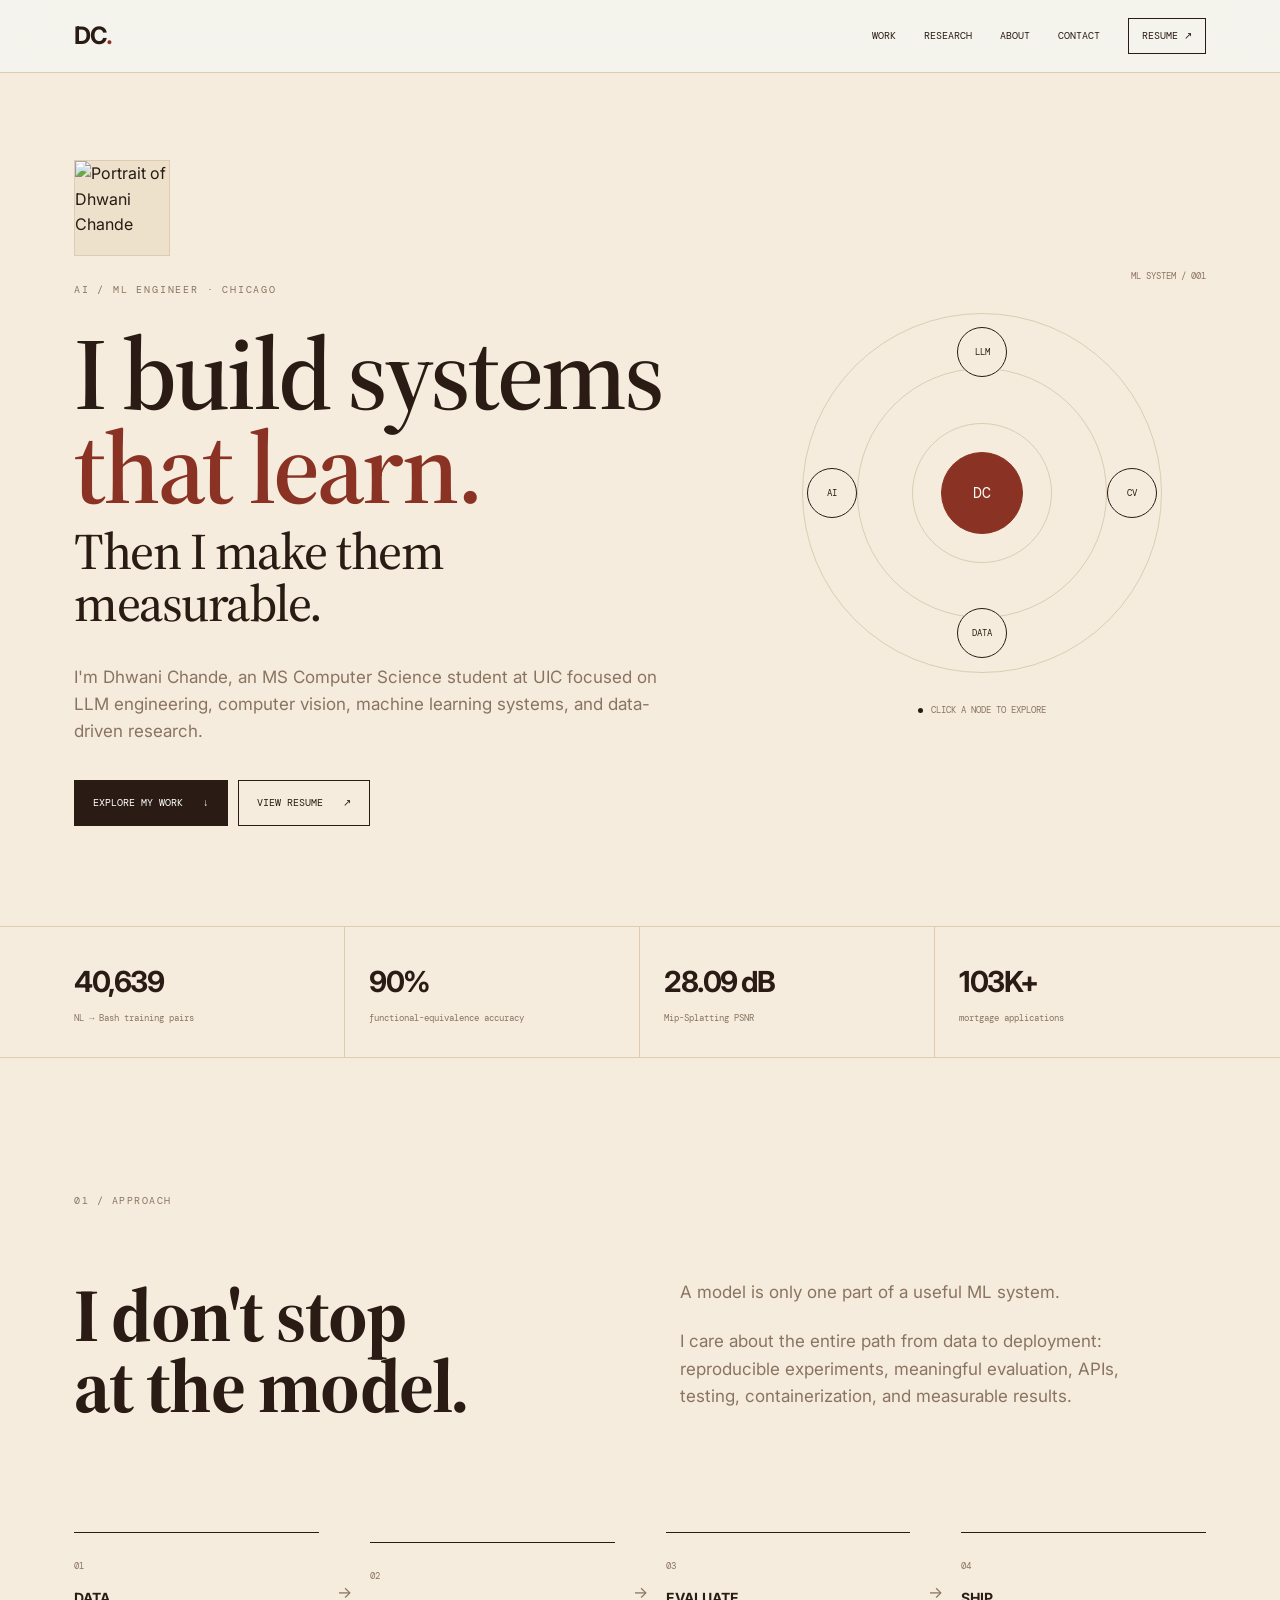
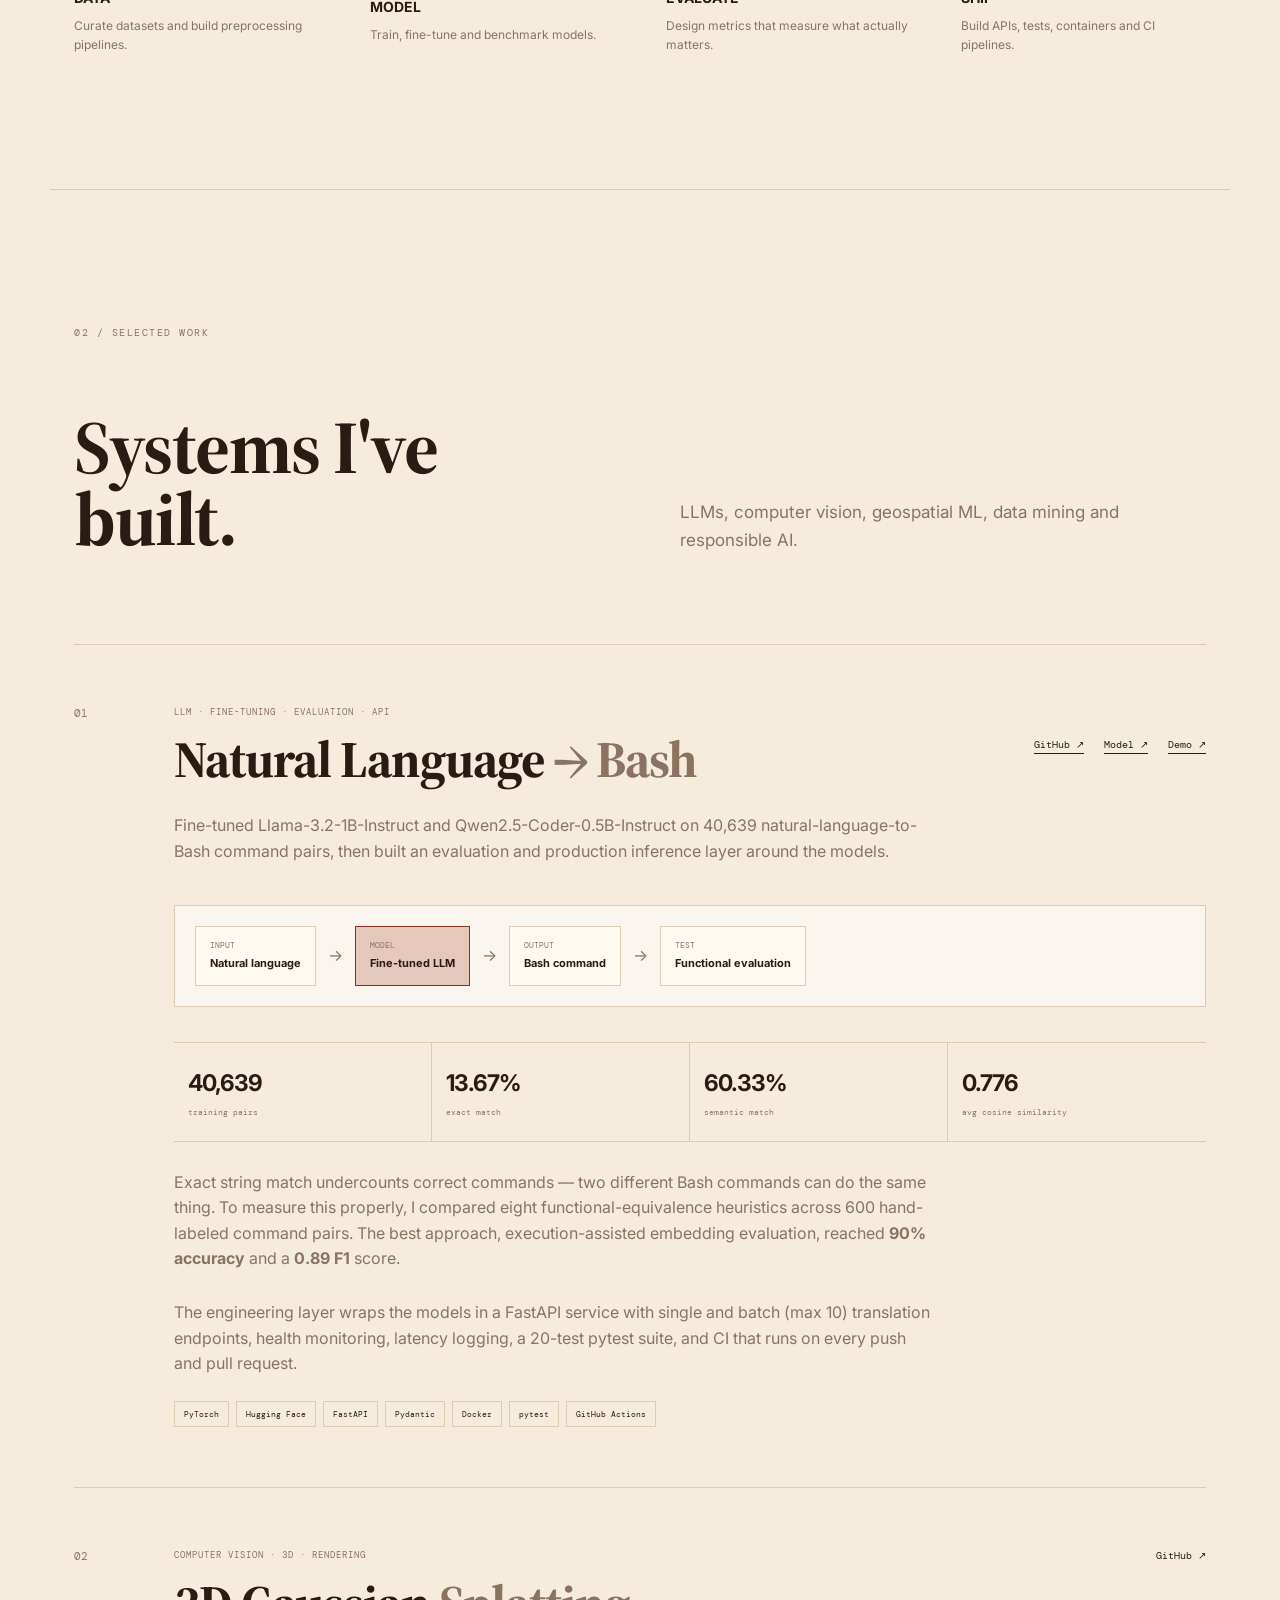
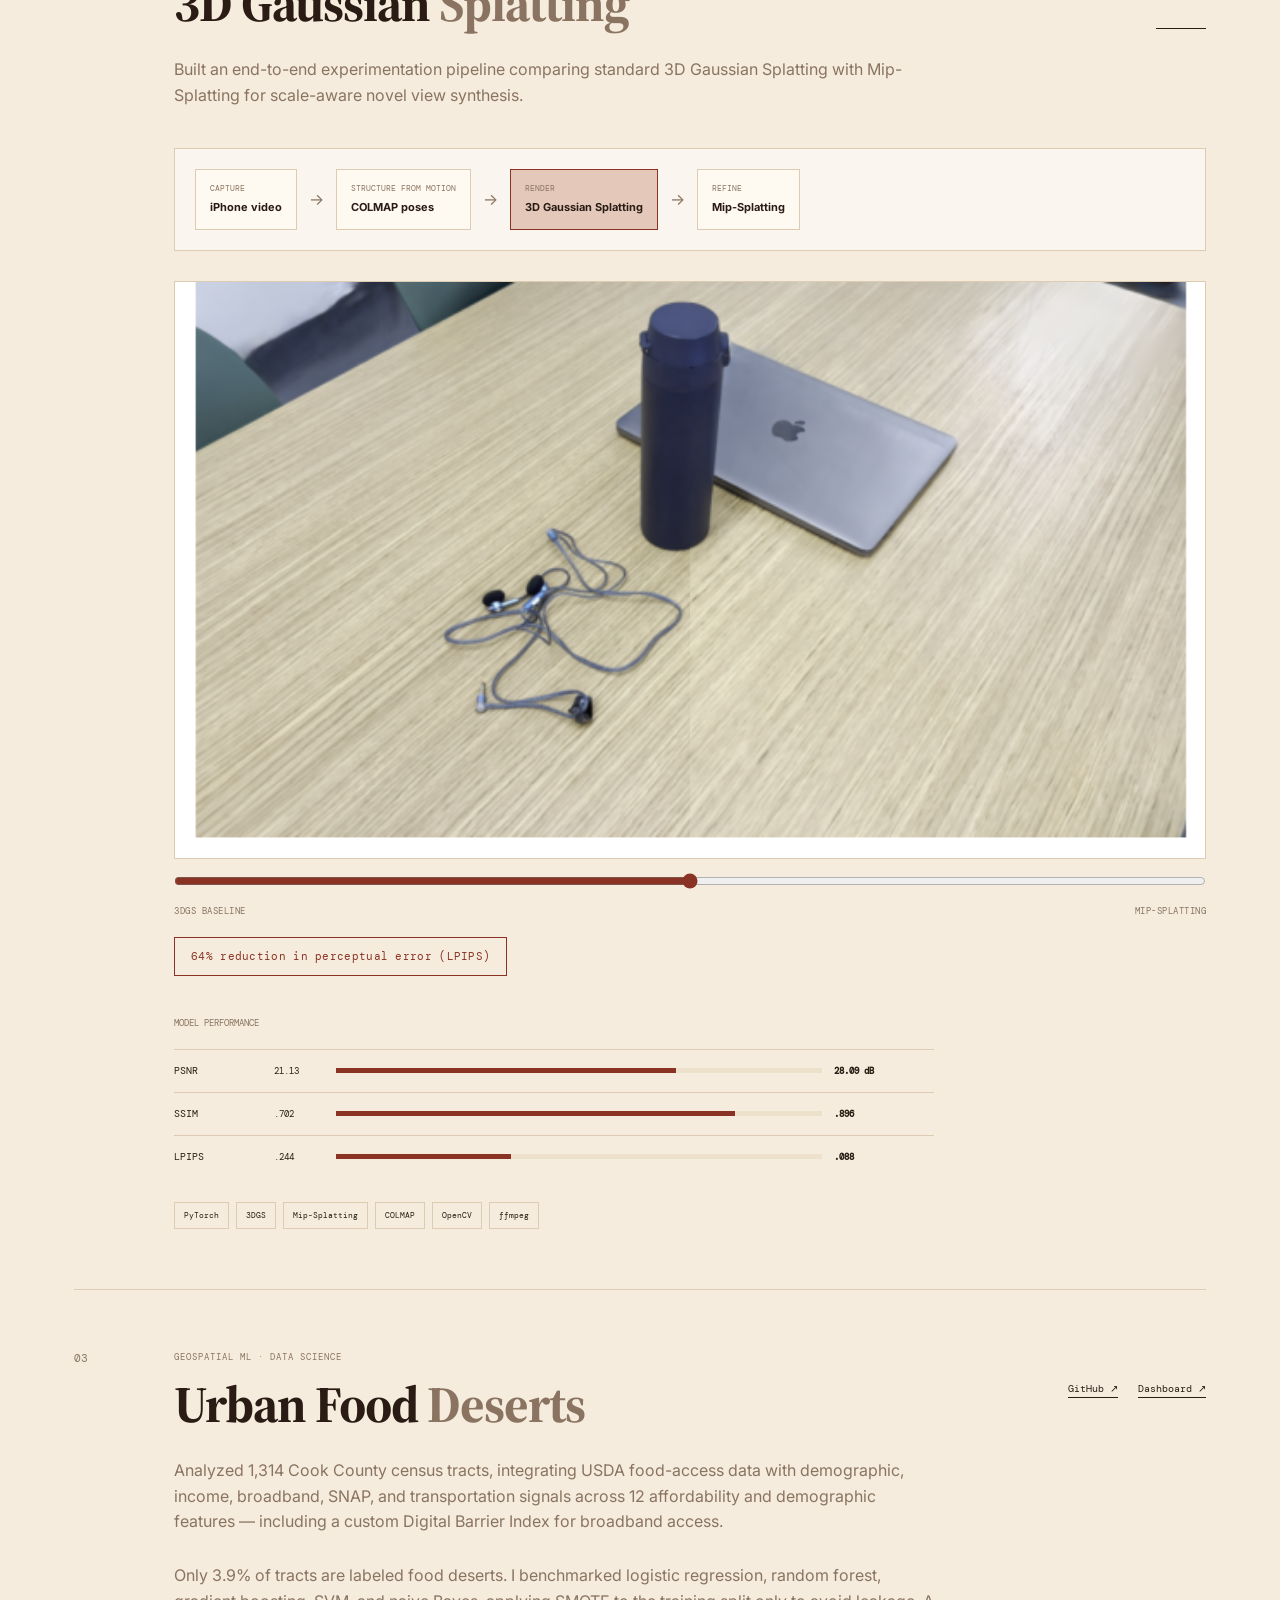
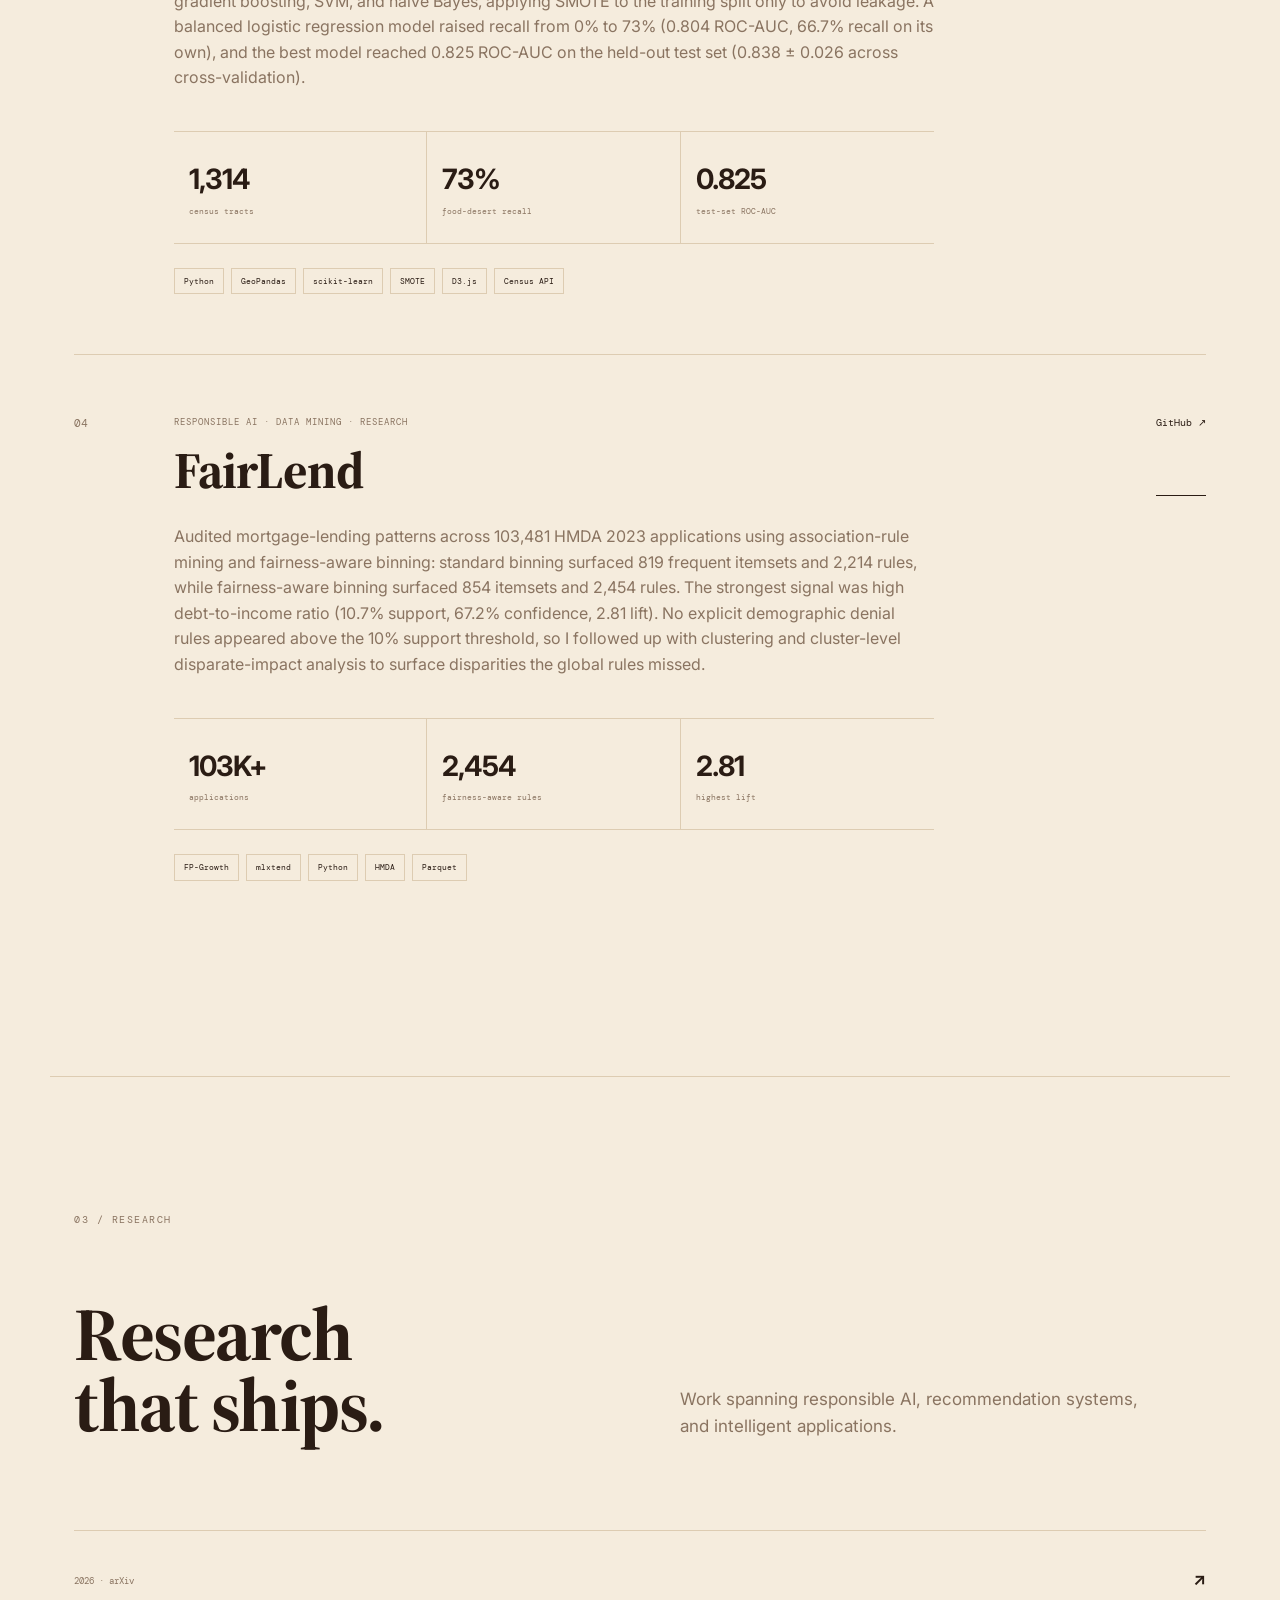
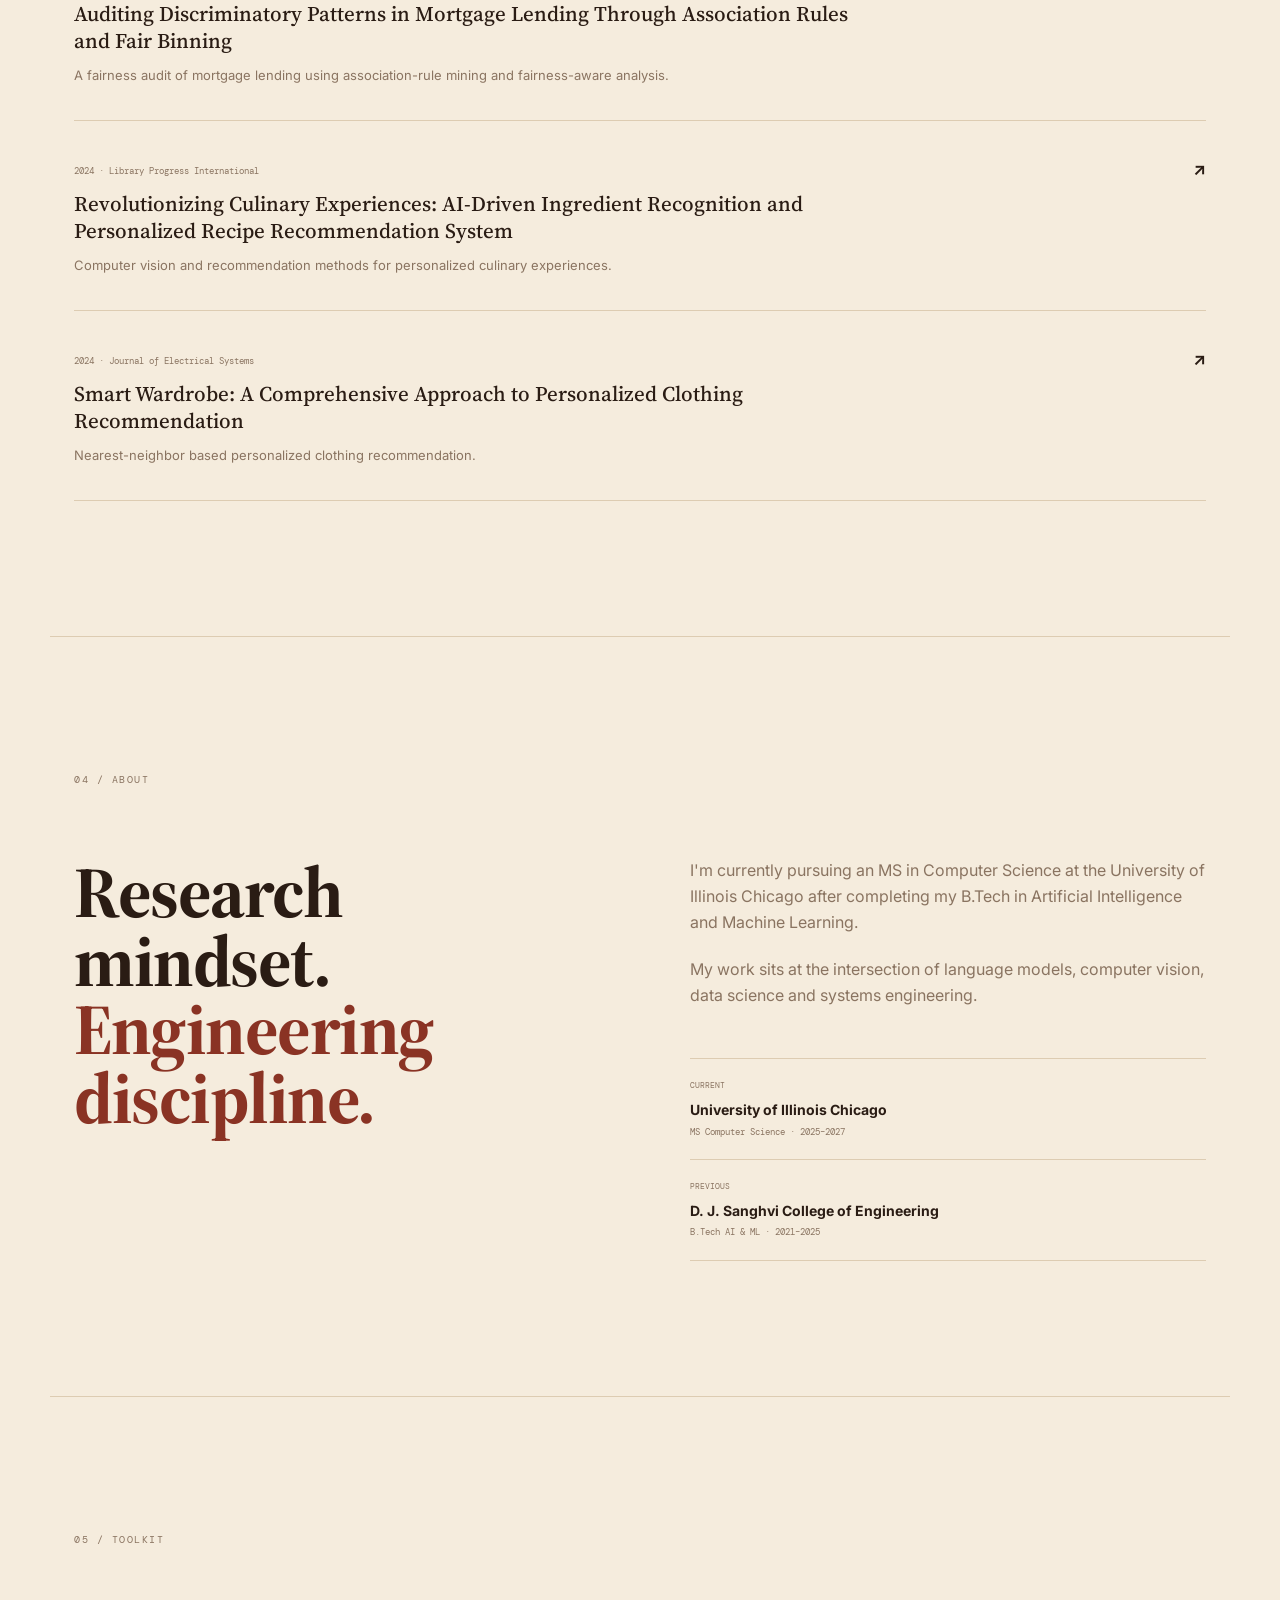
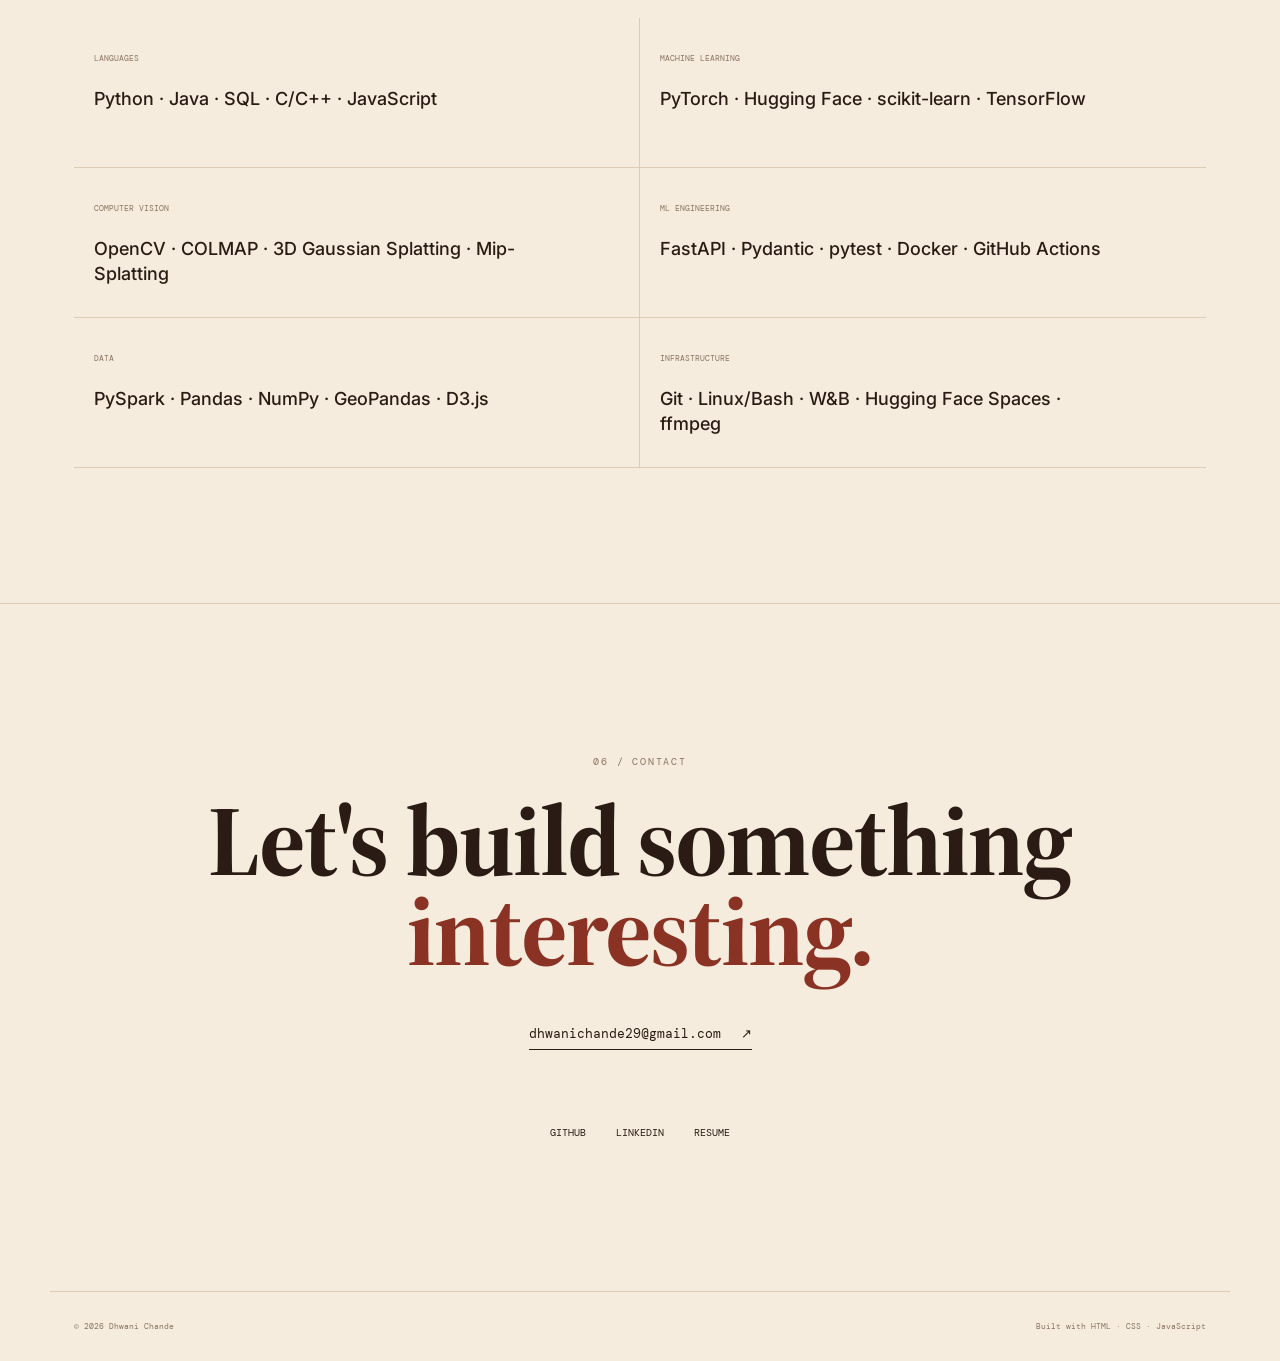
==== commit 2073e4c1: "Add theme color and update font stylesheet links Added theme color meta tag and updated font links." ====
--- a/index.html
+++ b/index.html
@@ -19,6 +19,7 @@
     <link rel="icon" type="image/svg+xml" href="favicon.svg">
     <link rel="icon" type="image/png" sizes="32x32" href="favicon-32.png">
     <link rel="apple-touch-icon" href="apple-touch-icon.png">
+    <meta name="theme-color" content="#f5ecdd">
 
     <!-- Open Graph -->
 
@@ -48,7 +49,7 @@
     <link rel="preconnect" href="https://fonts.gstatic.com" crossorigin>
 
     <link
-        href="https://fonts.googleapis.com/css2?family=DM+Mono:wght@300;400;500&family=Inter:wght@400;500;600;700&display=swap"
+        href="https://fonts.googleapis.com/css2?family=DM+Mono:wght@300;400;500&family=Source+Serif+4:opsz,wght@8..60,400;8..60,500;8..60,600;8..60,700&family=Inter:wght@400;500;600;700&display=swap"
         rel="stylesheet"
     >
 </head>
@@ -110,6 +111,14 @@
     <div class="hero-grid">
 
         <div class="hero-main">
+
+            <div class="hero-photo">
+                <img
+                    src="assets/photo.jpg"
+                    alt="Portrait of Dhwani Chande"
+                    loading="eager"
+                >
+            </div>
 
             <div class="eyebrow">
                 AI / ML ENGINEER · CHICAGO
--- a/style.css
+++ b/style.css
@@ -4,12 +4,14 @@
 
 :root {
 
-    --bg: #f4f4ef;
-    --surface: #ffffff;
-    --text: #111111;
-    --muted: #6f6f69;
-    --border: #dcdcd5;
-    --soft: #e9e9e2;
+    --bg: #f5ecdd;
+    --surface: #fffaf1;
+    --text: #2a1c14;
+    --muted: #8a7461;
+    --border: #ddccb2;
+    --soft: #ede1cb;
+    --accent: #8a3324;
+    --accent-soft: #e4c9ba;
 
     --max-width: 1180px;
 
@@ -125,7 +127,8 @@
 
 .logo span {
 
-    opacity: .35;
+    color: var(--accent);
+    opacity: 1;
 
 }
 
@@ -157,7 +160,8 @@
 
 .nav-links a:hover {
 
-    opacity: .45;
+    opacity: .6;
+    color: var(--accent);
 
 }
 
@@ -246,6 +250,50 @@
 }
 
 
+.hero-photo {
+
+    width: 96px;
+    height: 96px;
+
+    margin-bottom: 26px;
+
+    overflow: hidden;
+
+    border: 1px solid var(--border);
+
+    background: var(--soft);
+
+}
+
+
+.hero-photo img {
+
+    display: block;
+
+    width: 100%;
+    height: 100%;
+
+    object-fit: cover;
+
+    filter: grayscale(8%) sepia(12%) contrast(1.02);
+
+}
+
+
+.hero h1,
+.hero h2,
+.philosophy h2,
+.section-title-row h2,
+.project h3,
+.research-item h3,
+.about h2,
+.contact h2 {
+
+    font-family: "Source Serif 4", Georgia, serif;
+
+}
+
+
 .hero h1 {
 
     font-size:
@@ -253,9 +301,9 @@
 
     line-height: .92;
 
-    letter-spacing: -6px;
-
-    font-weight: 700;
+    letter-spacing: -3px;
+
+    font-weight: 600;
 
 }
 
@@ -264,7 +312,7 @@
 
     display: block;
 
-    color: #777770;
+    color: var(--accent);
 
 }
 
@@ -276,7 +324,7 @@
 
     line-height: 1;
 
-    letter-spacing: -3px;
+    letter-spacing: -1.5px;
 
     margin-top: 12px;
 
@@ -463,13 +511,13 @@
     justify-content: center;
 
     border:
-        1px solid var(--text);
+        1px solid var(--accent);
 
     border-radius: 50%;
 
-    background: var(--text);
-
-    color: white;
+    background: var(--accent);
+
+    color: var(--surface);
 
     font-family: "DM Mono", monospace;
 
@@ -510,9 +558,11 @@
 
 .system-node:hover {
 
-    background: var(--text);
-
-    color: white;
+    background: var(--accent);
+
+    border-color: var(--accent);
+
+    color: var(--surface);
 
     transform: scale(1.08);
 
@@ -728,7 +778,7 @@
 
     line-height: .95;
 
-    letter-spacing: -4px;
+    letter-spacing: -1.5px;
 
 }
 
@@ -840,7 +890,7 @@
 
     line-height: .95;
 
-    letter-spacing: -4px;
+    letter-spacing: -1.5px;
 
 }
 
@@ -928,14 +978,27 @@
 
     line-height: 1;
 
-    letter-spacing: -2.5px;
+    letter-spacing: -1px;
 
 }
 
 
 .project h3 span {
 
-    color: #777770;
+    color: var(--muted);
+
+}
+
+
+.project-links {
+
+    display: flex;
+
+    align-items: center;
+
+    flex-wrap: wrap;
+
+    gap: 20px;
 
 }
 
@@ -1009,7 +1072,9 @@
 
 .architecture-node.active {
 
-    border-color: var(--text);
+    border-color: var(--accent);
+
+    background: var(--accent-soft);
 
 }
 
@@ -1226,7 +1291,7 @@
 
     height: 100%;
 
-    background: var(--text);
+    background: var(--accent);
 
 }
 
@@ -1343,6 +1408,15 @@
 
     padding-left: 15px;
 
+    border-color: var(--accent);
+
+}
+
+
+.research-item:hover h3 {
+
+    color: var(--accent);
+
 }
 
 
@@ -1423,7 +1497,7 @@
 
     line-height: .95;
 
-    letter-spacing: -4px;
+    letter-spacing: -1.5px;
 
 }
 
@@ -1432,7 +1506,7 @@
 
     display: block;
 
-    color: #777770;
+    color: var(--accent);
 
 }
 
@@ -1622,7 +1696,7 @@
 
     line-height: .9;
 
-    letter-spacing: -5px;
+    letter-spacing: -2px;
 
 }
 
@@ -1631,7 +1705,7 @@
 
     display: block;
 
-    color: #777770;
+    color: var(--accent);
 
 }
 
@@ -1705,6 +1779,106 @@
 
 
 /* =====================================================
+   COMPARISON SLIDER
+===================================================== */
+
+.compare-slider {
+
+    margin-top: 30px;
+
+}
+
+
+.compare-images {
+
+    position: relative;
+
+    width: 100%;
+
+    overflow: hidden;
+
+    border: 1px solid var(--border);
+
+}
+
+
+.compare-img {
+
+    display: block;
+
+    width: 100%;
+
+    height: auto;
+
+}
+
+
+.compare-after {
+
+    position: absolute;
+
+    top: 0;
+    left: 0;
+
+    clip-path: inset(0 50% 0 0);
+
+}
+
+
+.compare-range {
+
+    width: 100%;
+
+    margin-top: 14px;
+
+    accent-color: var(--accent);
+
+}
+
+
+.compare-labels {
+
+    display: flex;
+
+    justify-content: space-between;
+
+    margin-top: 8px;
+
+    font-family: "DM Mono", monospace;
+
+    font-size: 9px;
+
+    letter-spacing: .5px;
+
+    text-transform: uppercase;
+
+    color: var(--muted);
+
+}
+
+
+.pipeline-callout {
+
+    display: inline-block;
+
+    margin-top: 18px;
+
+    padding: 10px 16px;
+
+    border: 1px solid var(--accent);
+
+    color: var(--accent);
+
+    font-family: "DM Mono", monospace;
+
+    font-size: 11px;
+
+    letter-spacing: .3px;
+
+}
+
+
+/* =====================================================
    NODE HIGHLIGHT
 ===================================================== */
 
@@ -1787,7 +1961,7 @@
 
         font-size: 62px;
 
-        letter-spacing: -4px;
+        letter-spacing: -2px;
 
     }
 
@@ -2061,3 +2235,21 @@
     }
 
 }
+
+
+/* =====================================================
+   REDUCED MOTION
+===================================================== */
+
+@media (prefers-reduced-motion: reduce) {
+
+    * {
+
+        animation-duration: .01ms !important;
+        animation-iteration-count: 1 !important;
+        transition-duration: .01ms !important;
+        scroll-behavior: auto !important;
+
+    }
+
+}
